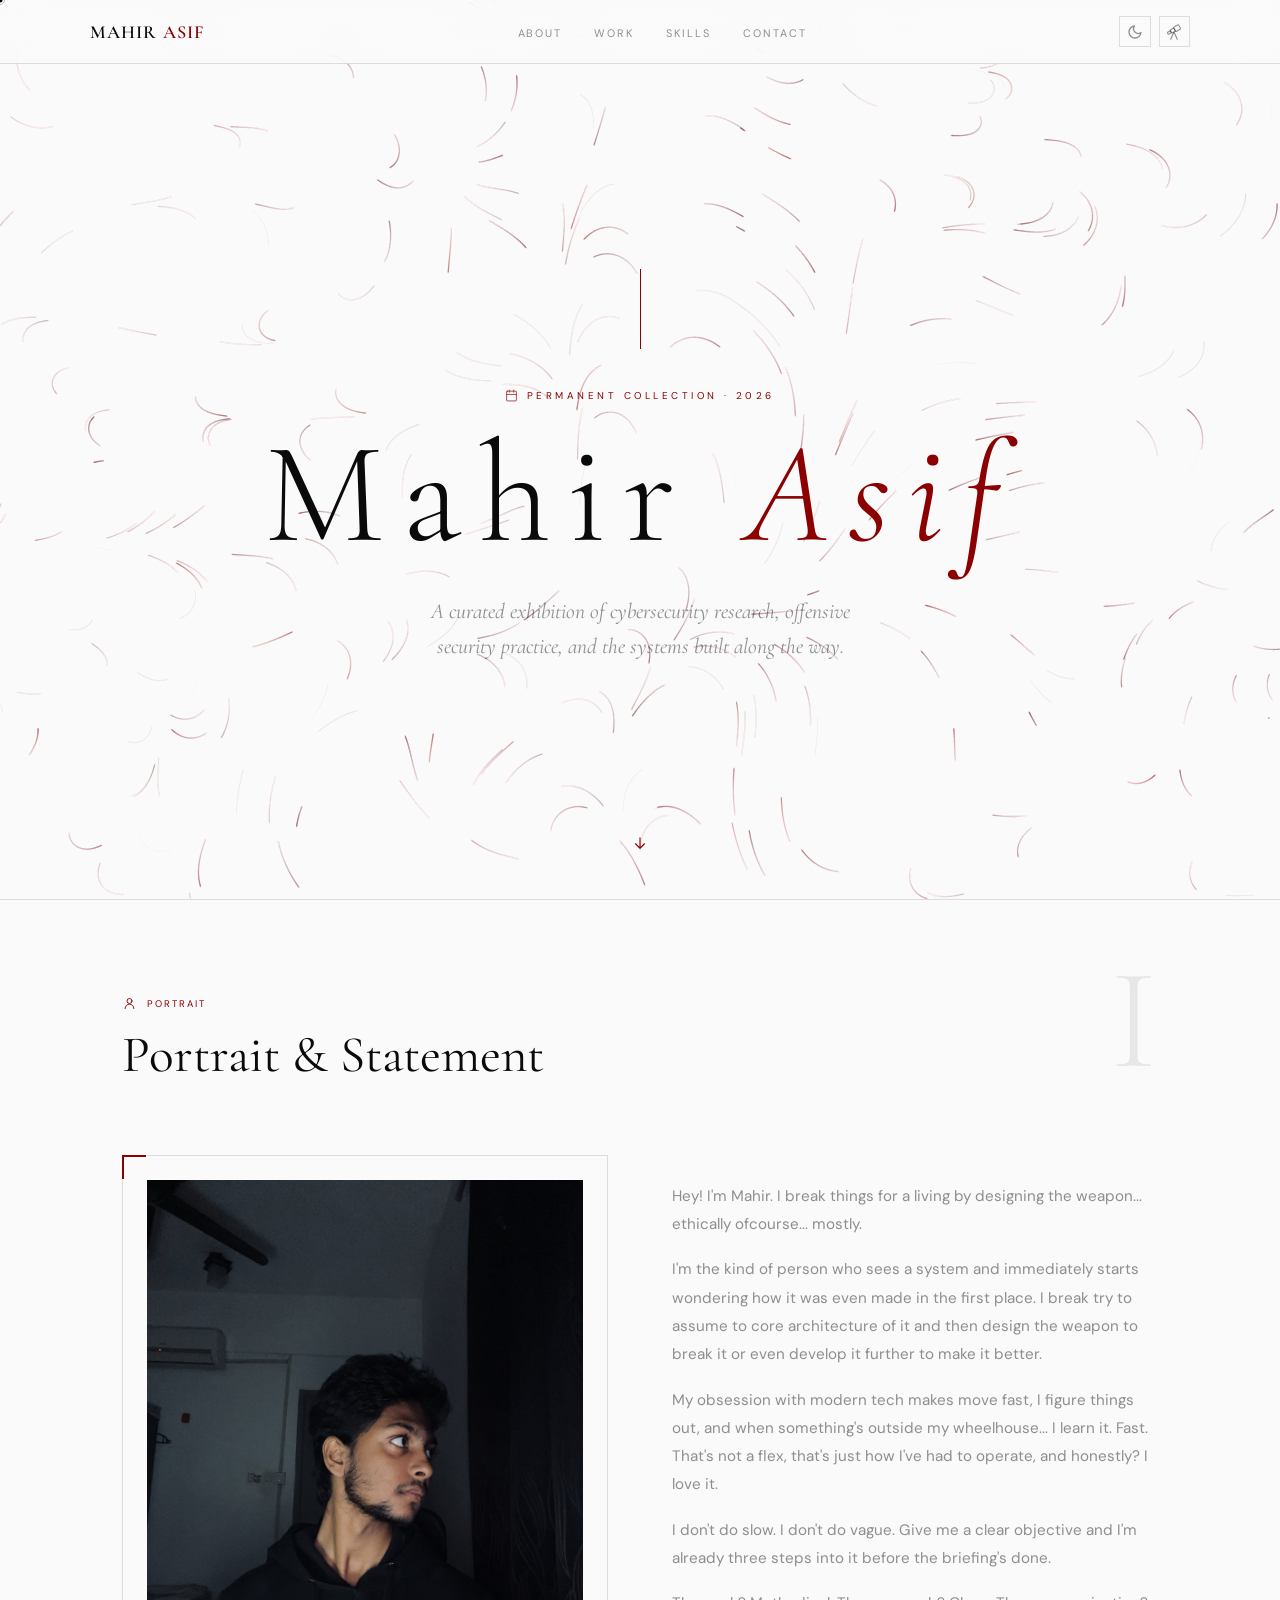
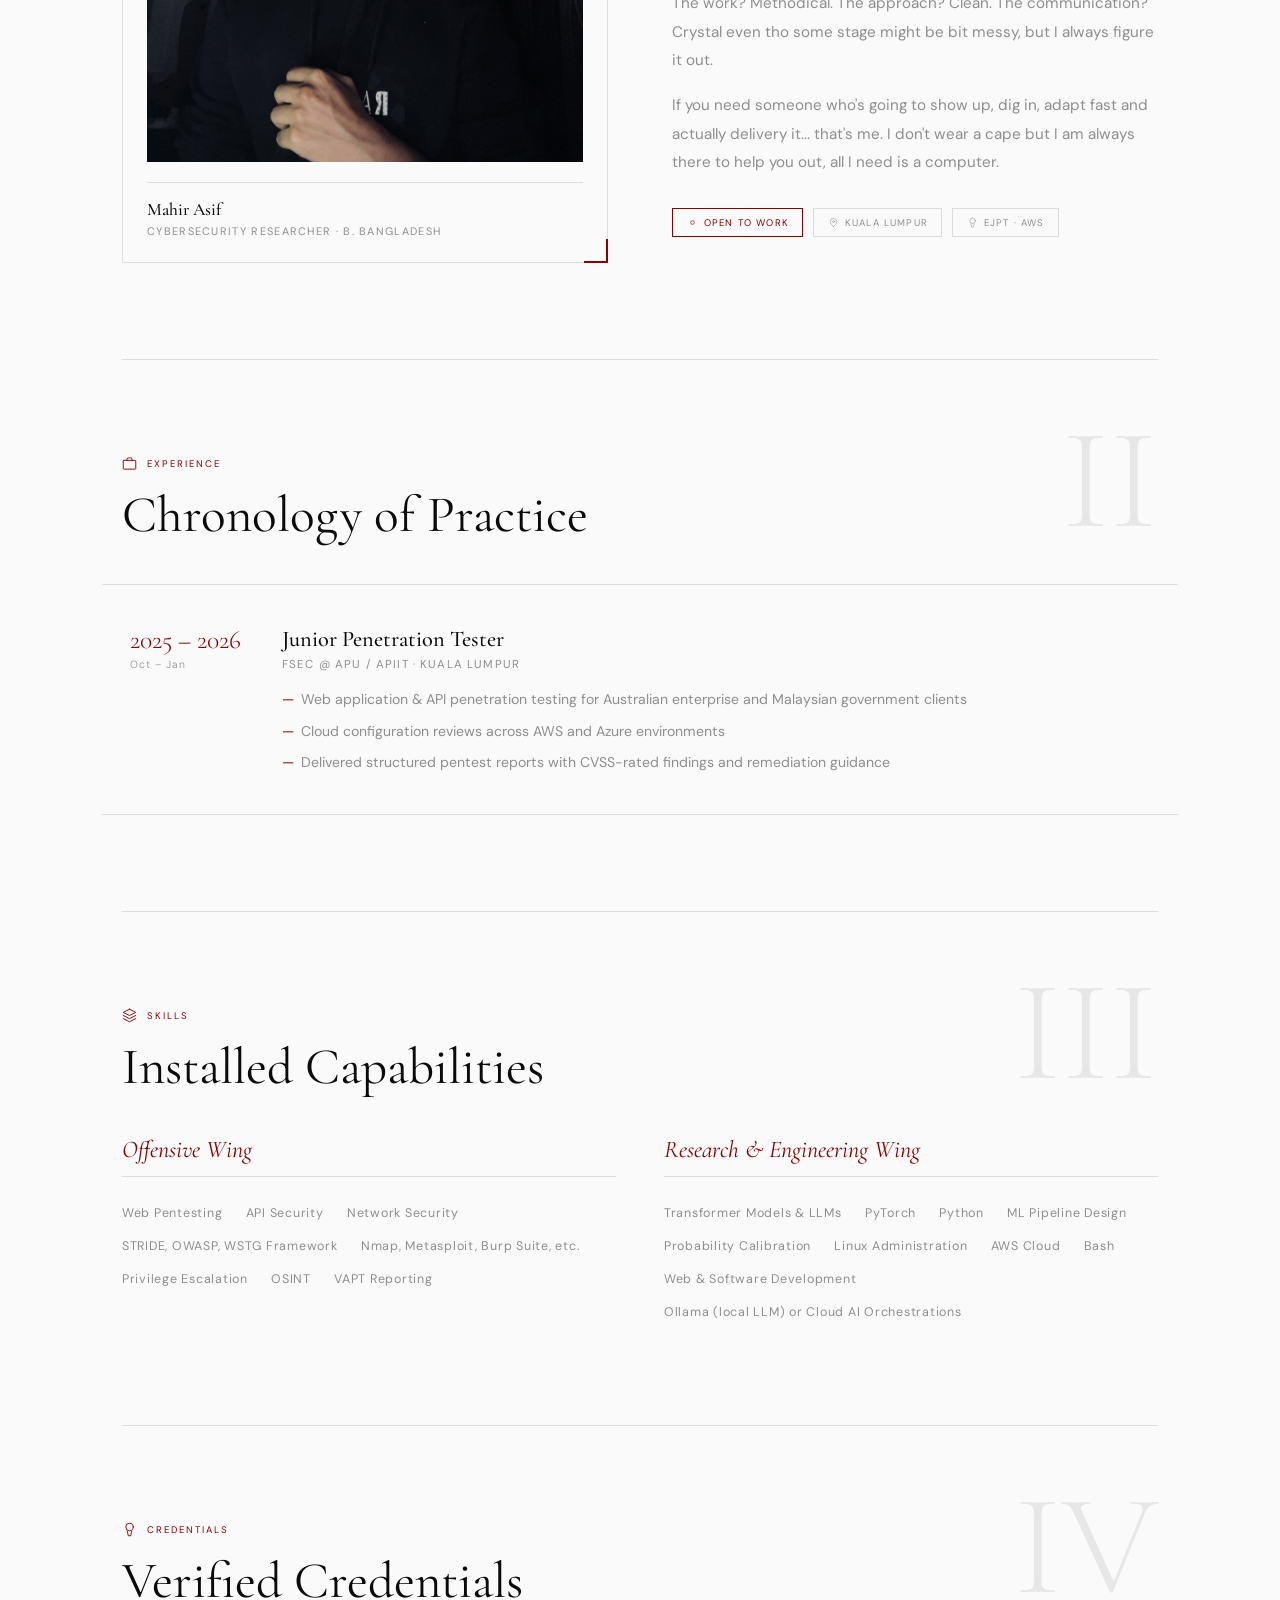
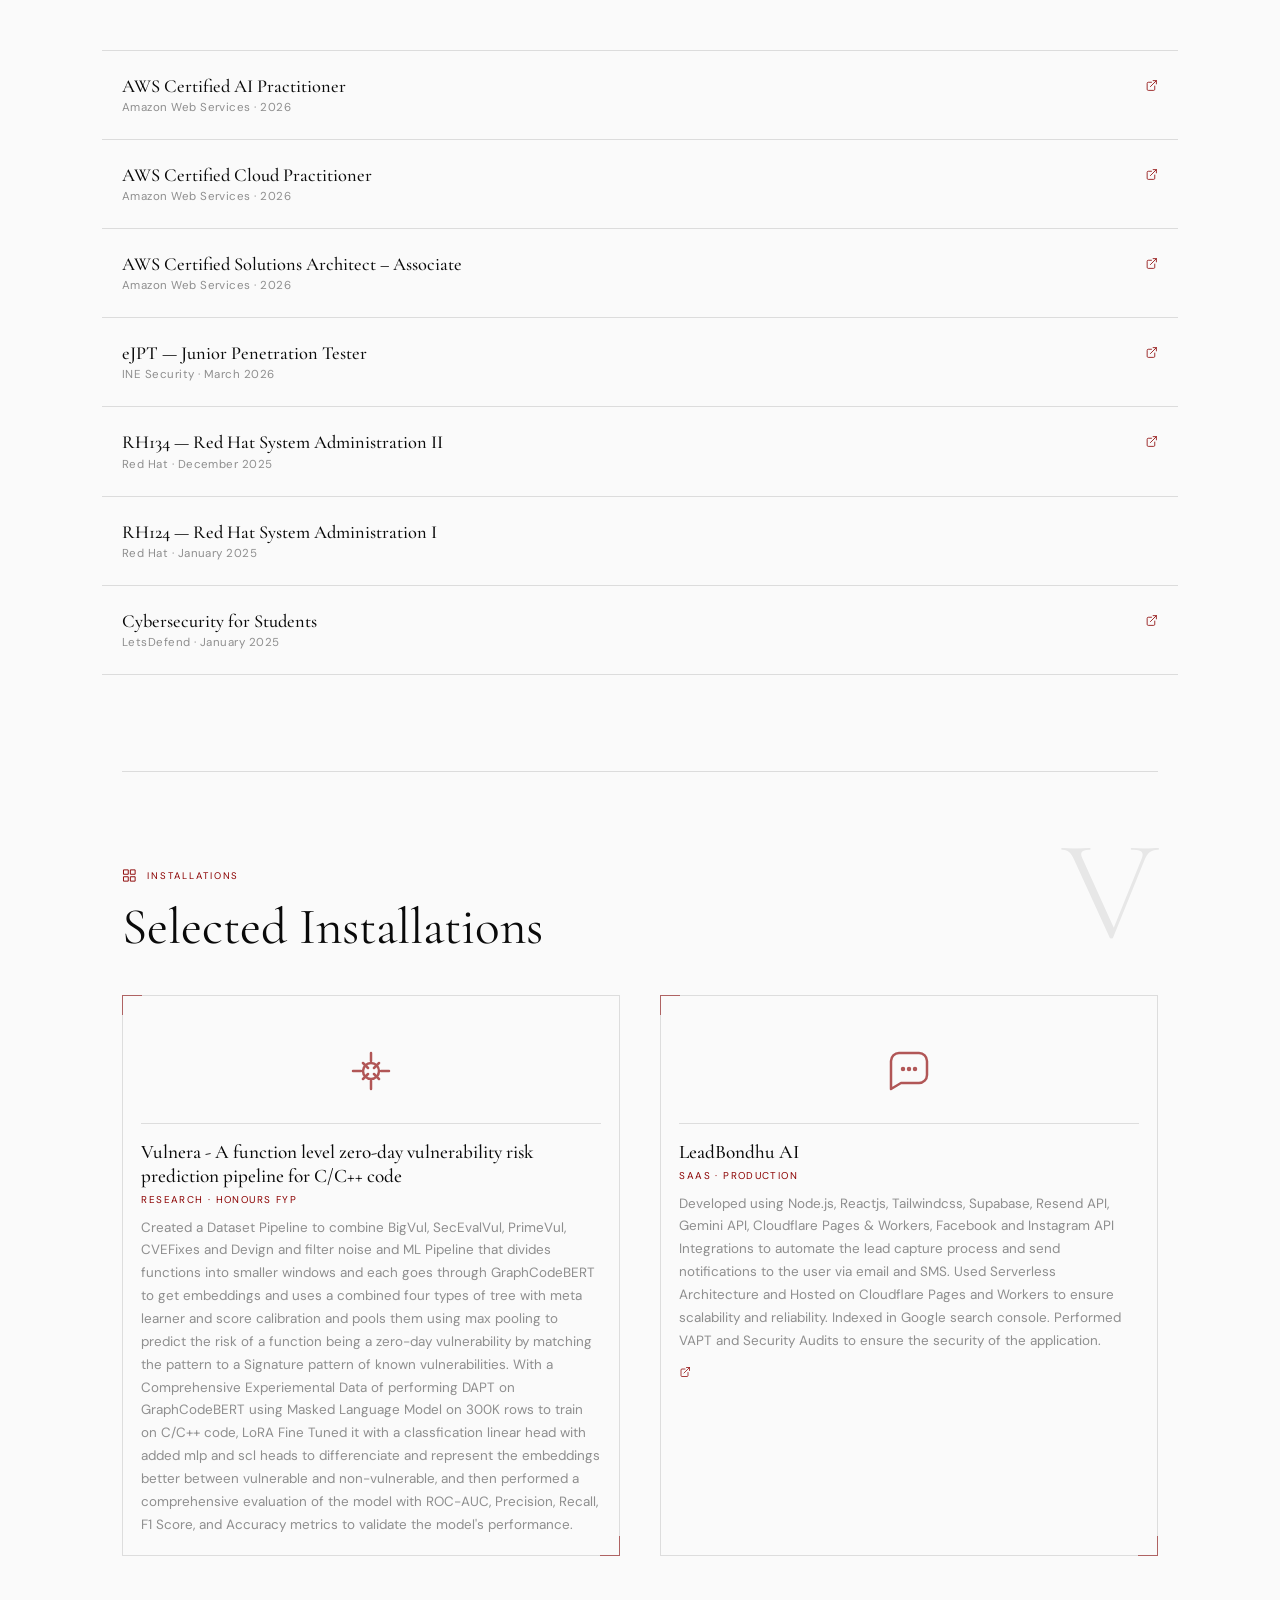
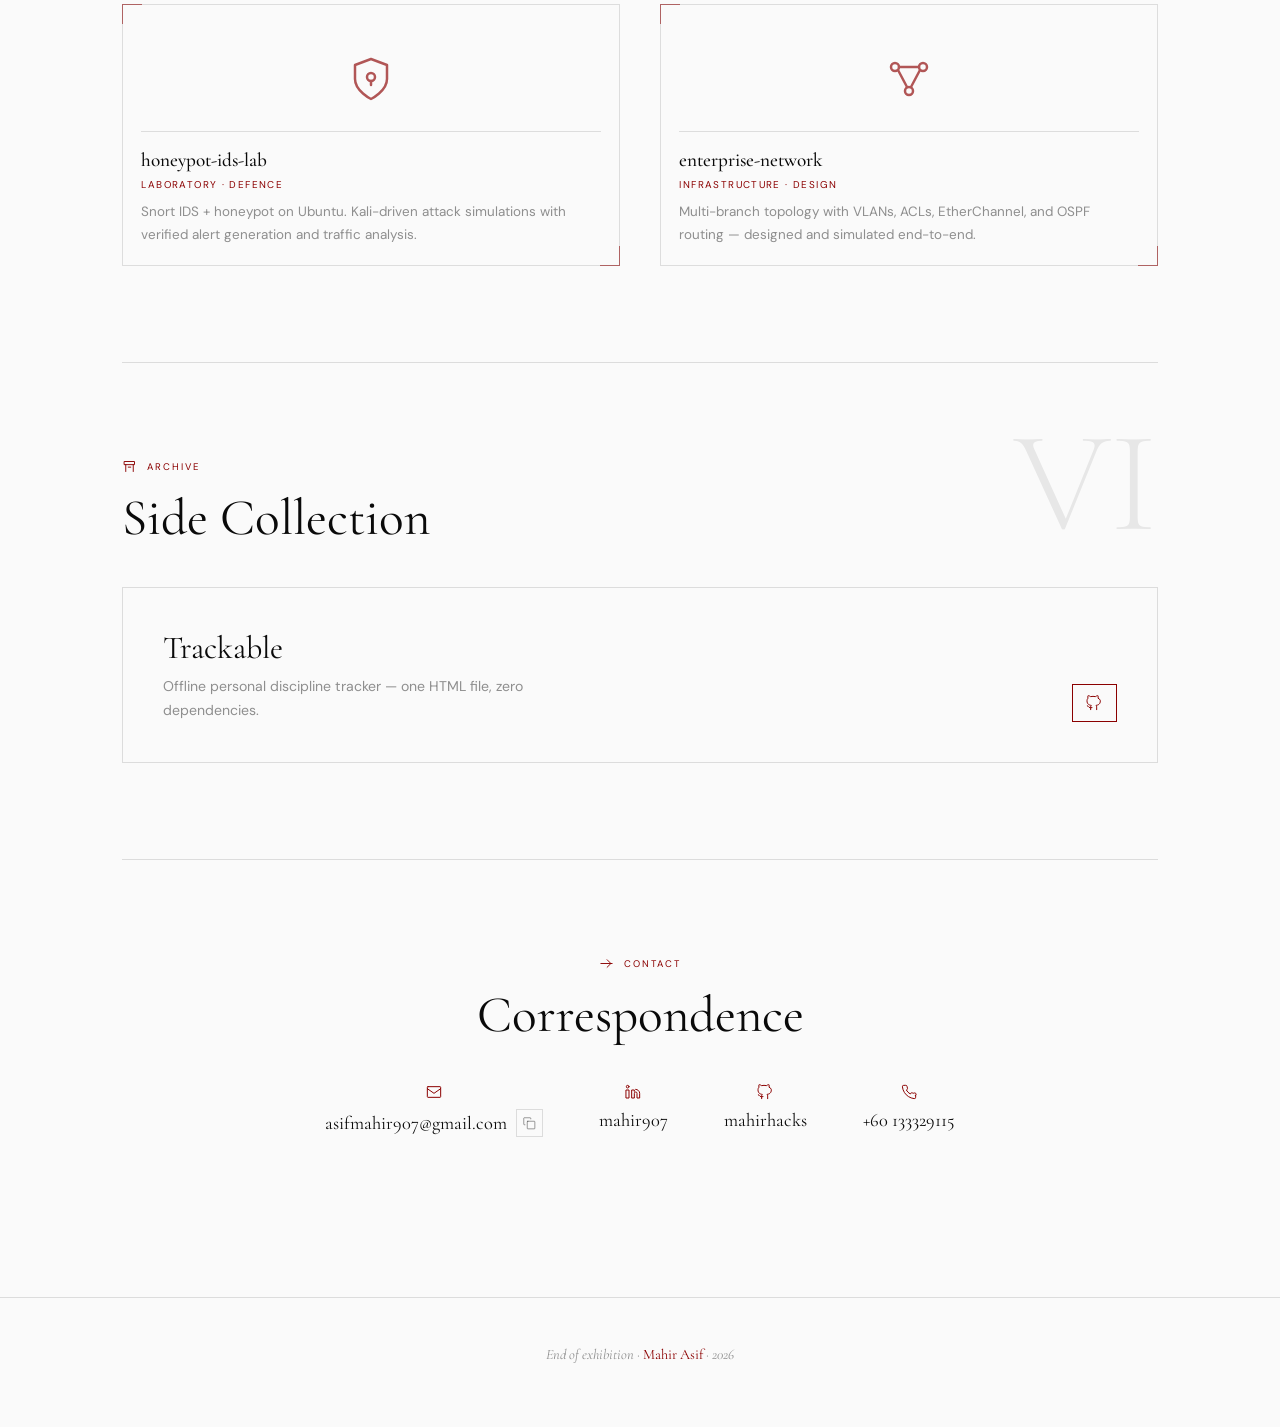
==== index.html @ 6c2ed22b "updated project description" ====
<!DOCTYPE html>
<html lang="en">
<head>
  <meta charset="utf-8"/>
  <meta name="viewport" content="width=device-width,initial-scale=1"/>
  <title>Mahir Asif | Portfolio</title>
  <link rel="icon" type="image/x-icon" href="icon.png">
  <link rel="preconnect" href="https://fonts.googleapis.com">
  <link href="https://fonts.googleapis.com/css2?family=Cormorant+Garamond:ital,wght@0,300;0,400;0,500;0,600;0,700;1,400;1,500&family=DM+Sans:opsz,wght@9..40,300;9..40,400;9..40,500&display=swap" rel="stylesheet">

<style>
:root {
  --base:    #fafafa;
  --ink:     #0a0a0a;
  --red:     #8B0000;
  --red-lit: #A01020;
  --red-glow:rgba(139,0,0,0.15);
  --red-soft:rgba(139,0,0,0.06);
  --faint:   rgba(10,10,10,0.45);
  --line:    rgba(10,10,10,0.12);
  --frame:   rgba(10,10,10,0.08);
  --nav-bg:  rgba(250,250,250,0.82);
  --spot:    radial-gradient(ellipse 80% 60% at 50% 0%, rgba(139,0,0,0.07) 0%, transparent 70%);
}

html.dark-theme {
  --base:    #080808;
  --ink:     #f2f0ec;
  --red:     #DC143C;
  --red-lit: #FF3355;
  --red-glow:rgba(220,20,60,0.22);
  --red-soft:rgba(220,20,60,0.08);
  --faint:   rgba(242,240,236,0.42);
  --line:    rgba(242,240,236,0.1);
  --frame:   rgba(242,240,236,0.06);
  --nav-bg:  rgba(8,8,8,0.85);
  --spot:    radial-gradient(ellipse 80% 60% at 50% 0%, rgba(220,20,60,0.12) 0%, transparent 70%);
}

*,*::before,*::after { box-sizing:border-box; margin:0; padding:0; }
html { scroll-behavior:smooth; scroll-padding-top:100px; }

body {
  font-family:'DM Sans',system-ui,sans-serif;
  background:var(--base);
  color:var(--ink);
  -webkit-font-smoothing:antialiased;
  overflow-x:hidden;
  transition:background .6s ease,color .6s ease;
}
body.custom-cursor { cursor:none; }
body.custom-cursor a,
body.custom-cursor button,
body.custom-cursor [role="button"] { cursor:none; }

/* Gallery cursor */
#galleryCursor {
  position:fixed; top:0; left:0; z-index:100000;
  pointer-events:none; opacity:0;
  transition:opacity .35s ease;
  will-change:transform;
}
body.custom-cursor #galleryCursor { opacity:1; }

.cursor-dot {
  position:absolute; top:0; left:0;
  width:5px; height:5px;
  background:var(--ink); border-radius:50%;
  transform:translate(-50%,-50%);
  transition:background .35s ease, transform .35s ease, width .35s ease, height .35s ease;
}
.cursor-trail {
  position:absolute; top:0; left:0;
  width:10px; height:10px;
  border:1px solid var(--ink);
  border-radius:50%; opacity:.25;
  transform:translate(-50%,-50%);
  transition:border-color .35s ease, opacity .35s ease, width .35s ease, height .35s ease;
}

#galleryCursor.is-hover .cursor-dot {
  background:var(--red); width:6px; height:6px;
}
#galleryCursor.is-hover .cursor-trail {
  width:18px; height:18px; border-color:var(--red); opacity:.5;
}
#galleryCursor.is-click .cursor-dot { transform:translate(-50%,-50%) scale(.6); }
#galleryCursor.is-click .cursor-trail { width:8px; height:8px; opacity:.35; }

#starsCanvas {
  position:fixed; inset:0; z-index:0; pointer-events:none;
  background:var(--base);
  transition:background .6s ease;
}
html.dark-theme #starsCanvas { background:#050505; }

#spotlight {
  position:fixed; inset:0; z-index:1; pointer-events:none;
  background:var(--spot);
  transition:background .6s ease;
}

header { position:fixed; width:100%; top:0; z-index:500; }
nav.navbar {
  background:var(--nav-bg);
  backdrop-filter:blur(20px);
  border-bottom:1px solid var(--line);
  padding:1rem 2rem;
  transition:background .6s,border-color .6s;
}
.nav-inner {
  max-width:1100px; margin:0 auto;
  display:flex; align-items:center; justify-content:space-between; gap:1rem;
}
.nav-logo {
  font-family:'Cormorant Garamond',serif;
  font-size:1.15rem; font-weight:600; letter-spacing:.06em;
  color:var(--ink); text-decoration:none; text-transform:uppercase;
}
.nav-logo em { font-style:normal; color:var(--red); }
.nav-links { display:flex; gap:2rem; list-style:none; }
.nav-links a {
  font-size:.68rem; letter-spacing:.18em; text-transform:uppercase;
  color:var(--faint); text-decoration:none; font-weight:400;
  position:relative; transition:color .3s;
}
.nav-links a::after {
  content:''; position:absolute; bottom:-4px; left:0; width:0; height:1px;
  background:var(--red); transition:width .35s ease;
}
.nav-links a:hover { color:var(--red); }
.nav-links a:hover::after { width:100%; }
.nav-controls { display:flex; gap:.5rem; align-items:center; }
.icon-btn {
  background:transparent; border:1px solid var(--line);
  color:var(--faint); padding:.42rem; border-radius:0;
  line-height:0; cursor:pointer; transition:all .3s;
}
.icon-btn:hover { color:var(--red); border-color:var(--red); }
.icon-btn svg { width:16px; height:16px; }
.nav-mobile { display:none; }
@media(max-width:760px){ .nav-links{ display:none; } .nav-mobile{ display:flex; } }
@media(min-width:761px){ #mobileMenu{ display:none; } }
#mobileMenu {
  background:var(--nav-bg); border-top:1px solid var(--line);
  max-height:0; overflow:hidden; opacity:0;
  transition:max-height .4s ease,opacity .4s ease;
}
#mobileMenu.active { max-height:300px; opacity:1; }
#mobileMenu a {
  display:block; padding:.85rem 2rem;
  font-size:.72rem; letter-spacing:.14em; text-transform:uppercase;
  color:var(--faint); text-decoration:none;
  border-bottom:1px solid var(--line); transition:color .3s;
}
#mobileMenu a:hover { color:var(--red); }

#exitStarView {
  position:fixed; bottom:2rem; right:2rem; z-index:9999;
  background:var(--base); border:1px solid var(--line);
  color:var(--red); padding:.7rem; cursor:pointer;
  transition:all .3s;
}
#exitStarView:hover { box-shadow:0 0 30px var(--red-glow); border-color:var(--red); }
#exitStarView svg { width:20px; height:20px; display:block; }

#pageContent { position:relative; z-index:10; }

/* ── Museum entrance / hero ── */
.entrance {
  min-height:100vh; min-height:100dvh;
  height:100vh; height:100dvh;
  display:flex; flex-direction:column;
  justify-content:center; align-items:center;
  text-align:center; padding:0;
  position:relative; overflow:hidden;
}
.hero-panel {
  position:absolute; inset:0;
  width:100%; height:100%;
  border:none;
  border-bottom:1px solid var(--line);
  background:var(--base);
  z-index:0; pointer-events:none; overflow:hidden;
}
.hero-fiber-flow {
  position:absolute; inset:0;
  width:100%; height:100%;
  display:block; opacity:.92;
}
@media (prefers-reduced-motion:reduce) {
  .hero-fiber-flow { display:none; }
}
.entrance-content {
  position:relative; z-index:2;
  display:flex; flex-direction:column; align-items:center;
  width:100%; max-width:min(96vw,1100px);
  padding:8rem 2rem 6rem;
}
.entrance-rule {
  width:1px; height:80px; background:var(--red);
  margin:0 auto 2.5rem;
  animation:ruleGrow 1.2s ease forwards;
  transform-origin:top; transform:scaleY(0);
}
@keyframes ruleGrow { to { transform:scaleY(1); } }

.museum-tag {
  font-size:.62rem; letter-spacing:.35em; text-transform:uppercase;
  color:var(--red); margin-bottom:1.5rem;
  opacity:0; animation:fadeUp .8s .3s ease forwards;
  display:inline-flex; align-items:center; gap:.55rem;
}
.museum-tag .ico { width:13px; height:13px; opacity:.85; }

.hero-name {
  font-family:'Cormorant Garamond',serif;
  font-size:clamp(3.6rem,15vw,9rem);
  font-weight:300; line-height:.95;
  letter-spacing:.12em;
  color:var(--ink);
  margin:0;
  opacity:0; animation:fadeUp 1s .5s ease forwards;
}
.hero-name em {
  font-style:italic; color:var(--red); font-weight:300;
}

/* Shared inline icons */
.ico {
  display:inline-block; vertical-align:middle; flex-shrink:0;
  width:14px; height:14px;
  stroke:currentColor; fill:none;
}
.ico--sm { width:12px; height:12px; }
.ico--md { width:16px; height:16px; }
.label-ico {
  display:inline-flex; align-items:center; justify-content:center;
  color:var(--red); line-height:0;
}
.label-ico .ico { width:15px; height:15px; }

.entrance-sub {
  font-family:'Cormorant Garamond',serif;
  font-size:clamp(1rem,2.5vw,1.35rem);
  font-weight:400; font-style:italic;
  color:var(--faint); max-width:480px;
  margin:2rem auto 0; line-height:1.6;
  opacity:0; animation:fadeUp 1s .7s ease forwards;
}
@keyframes fadeUp {
  from { opacity:0; transform:translateY(24px); }
  to   { opacity:1; transform:none; }
}

.scroll-cue {
  position:absolute; bottom:3rem; left:0; right:0;
  width:max-content; margin:0 auto;
  display:flex; flex-direction:column; align-items:center; gap:.5rem;
  color:var(--red); z-index:2;
  opacity:0;
  animation:fadeUpCue 1s 1.2s ease forwards, bob 2.5s 2.2s ease-in-out infinite;
}
.scroll-cue .ico { width:18px; height:18px; stroke-width:1.5; }
@keyframes fadeUpCue {
  from { opacity:0; transform:translateY(24px); }
  to   { opacity:1; transform:translateY(0); }
}
@keyframes bob { 0%,100%{ transform:translateY(0); } 50%{ transform:translateY(6px); } }

/* ── Gallery layout ── */
.gallery {
  max-width:1100px; margin:0 auto;
  padding:0 2rem 8rem;
}
.gallery-hall {
  padding:6rem 0;
  border-top:1px solid var(--line);
  position:relative;
}
.gallery-hall:first-child { border-top:none; }

.exhibit-num {
  font-family:'Cormorant Garamond',serif;
  font-size:clamp(5rem,14vw,9rem);
  font-weight:300; color:var(--frame);
  position:absolute; top:3rem; right:0;
  line-height:1; pointer-events:none; user-select:none;
  transition:color .6s;
}

.exhibit-label {
  font-size:.6rem; letter-spacing:.2em; text-transform:uppercase;
  color:var(--red); margin-bottom:1rem;
  display:flex; align-items:center; gap:.65rem;
}
.exhibit-label::before { display:none; }

.exhibit-title {
  font-family:'Cormorant Garamond',serif;
  font-size:clamp(2rem,5vw,3.2rem);
  font-weight:400; color:var(--ink);
  line-height:1.1; margin-bottom:2.5rem;
  max-width:600px;
}

/* Portrait frame — museum piece */
.portrait-hall {
  display:grid; grid-template-columns:1fr 1fr; gap:4rem;
  align-items:center; padding-top:2rem;
}
@media(max-width:800px){ .portrait-hall{ grid-template-columns:1fr; gap:3rem; } }

.frame {
  position:relative; padding:1.5rem;
  border:1px solid var(--line);
  background:var(--base);
  transition:border-color .4s, box-shadow .4s;
}
.frame::before, .frame::after {
  content:''; position:absolute; width:24px; height:24px;
  border-color:var(--red); border-style:solid; transition:border-color .4s;
}
.frame::before { top:-1px; left:-1px; border-width:2px 0 0 2px; }
.frame::after  { bottom:-1px; right:-1px; border-width:0 2px 2px 0; }
.frame:hover { border-color:var(--red); box-shadow:0 0 60px var(--red-glow); }

.frame-inner { aspect-ratio:3/4; overflow:hidden; position:relative; }
.frame-inner img {
  width:100%; height:100%; object-fit:cover; object-position:center top;
  display:block; filter:grayscale(20%);
  transition:filter .6s ease, transform .8s cubic-bezier(.22,.61,.36,1);
}
.frame:hover .frame-inner img { filter:grayscale(0%); transform:scale(1.03); }

.plaque {
  margin-top:1.25rem; padding-top:1rem;
  border-top:1px solid var(--line);
}
.plaque-title {
  font-family:'Cormorant Garamond',serif;
  font-size:1.1rem; font-weight:500; color:var(--ink);
}
.plaque-meta {
  font-size:.68rem; letter-spacing:.12em; text-transform:uppercase;
  color:var(--faint); margin-top:.3rem;
}

.portrait-text { font-size:.95rem; line-height:1.85; color:var(--faint); }
.portrait-text + .portrait-text { margin-top:1.1rem; }
.portrait-text strong { color:var(--ink); font-weight:500; }
.status-row { display:flex; flex-wrap:wrap; gap:.6rem; margin-top:2rem; }
.status-chip {
  font-size:.6rem; letter-spacing:.12em; text-transform:uppercase;
  padding:.45rem .85rem; border:1px solid var(--line);
  color:var(--faint); transition:all .3s;
  display:inline-flex; align-items:center; gap:.4rem;
}
.status-chip .ico { width:11px; height:11px; opacity:.75; }
.status-chip.live { border-color:var(--red); color:var(--red); }

/* Work exhibits — staggered */
.exhibit-grid { display:flex; flex-direction:column; gap:0; }
.work-piece {
  position:relative;
  display:grid; grid-template-columns:120px 1fr; gap:2rem;
  padding:2.5rem 1.25rem 2.5rem 1.75rem;
  margin:0 -1.25rem;
  border-bottom:1px solid var(--line);
  overflow:hidden;
  transition:
    transform .55s cubic-bezier(.22,.61,.36,1),
    background .55s ease,
    border-color .45s ease,
    box-shadow .55s ease;
}
.work-piece::before {
  content:''; position:absolute; left:0; top:50%;
  width:2px; height:0; background:var(--red);
  transform:translateY(-50%);
  transition:height .55s cubic-bezier(.22,.61,.36,1);
}
.work-piece::after {
  content:''; position:absolute; inset:0;
  background:linear-gradient(90deg, var(--red-soft) 0%, transparent 55%);
  opacity:0; transition:opacity .55s ease;
  pointer-events:none;
}
.work-piece:first-child { border-top:1px solid var(--line); }
.work-piece:hover {
  transform:translateX(14px);
  border-color:transparent;
  box-shadow:-12px 0 32px var(--red-glow);
}
.work-piece:hover::before { height:55%; }
.work-piece:hover::after { opacity:1; }
@media(max-width:600px){ .work-piece{ grid-template-columns:1fr; gap:.75rem; padding:2rem 1rem; margin:0 -.5rem; } }

.work-year {
  font-family:'Cormorant Garamond',serif;
  font-size:1.6rem; font-weight:300; color:var(--red);
  line-height:1.2;
  transition:transform .55s cubic-bezier(.22,.61,.36,1), color .4s ease;
}
.work-piece:hover .work-year { transform:translateX(4px); color:var(--red-lit); }
.work-year span {
  display:block; font-size:.65rem; letter-spacing:.1em; color:var(--faint);
  font-family:'DM Sans',sans-serif; margin-top:.2rem;
  transition:letter-spacing .5s ease, color .4s ease;
}
.work-piece:hover .work-year span { letter-spacing:.14em; color:var(--ink); opacity:.7; }
.work-role {
  font-family:'Cormorant Garamond',serif;
  font-size:1.4rem; font-weight:500; color:var(--ink);
  margin-bottom:.35rem;
  transition:color .45s ease, transform .55s cubic-bezier(.22,.61,.36,1);
}
.work-piece:hover .work-role { color:var(--red); transform:translateX(6px); }
.work-org {
  font-size:.72rem; letter-spacing:.1em; text-transform:uppercase;
  color:var(--faint); margin-bottom:1rem;
  transition:color .45s ease, transform .55s cubic-bezier(.22,.61,.36,1);
}
.work-piece:hover .work-org { transform:translateX(6px); color:var(--ink); opacity:.65; }
.work-points { list-style:none; display:flex; flex-direction:column; gap:.5rem; }
.work-points li {
  font-size:.88rem; line-height:1.65; color:var(--faint);
  padding-left:1.2rem; position:relative;
  transition:
    transform .5s cubic-bezier(.22,.61,.36,1),
    color .45s ease,
    opacity .45s ease;
}
.work-piece:hover .work-points li { color:var(--ink); transform:translateX(8px); }
.work-piece:hover .work-points li:nth-child(1) { transition-delay:.04s; }
.work-piece:hover .work-points li:nth-child(2) { transition-delay:.09s; }
.work-piece:hover .work-points li:nth-child(3) { transition-delay:.14s; }
.work-points li::before {
  content:'—'; position:absolute; left:0; color:var(--red);
  transition:transform .45s ease, color .45s ease;
}
.work-piece:hover .work-points li::before { transform:translateX(3px); color:var(--red-lit); }

/* Skills — typographic installation */
.skill-installation {
  display:grid; grid-template-columns:1fr 1fr; gap:3rem;
}
@media(max-width:700px){ .skill-installation{ grid-template-columns:1fr; } }
.skill-wing-title {
  font-family:'Cormorant Garamond',serif;
  font-size:1.5rem; font-style:italic; color:var(--red);
  margin-bottom:1.25rem; padding-bottom:.75rem;
  border-bottom:1px solid var(--line);
}
.skill-word {
  display:inline-block; font-size:.78rem; letter-spacing:.06em;
  padding:.5rem 0; margin-right:1.2rem; color:var(--faint);
  border-bottom:1px solid transparent;
  transition:color .3s, border-color .3s;
  cursor:default;
}
.skill-word:hover { color:var(--red); border-bottom-color:var(--red); }

/* Credentials — wall labels */
.cred-wall { display:flex; flex-direction:column; }
.cred-plate {
  position:relative;
  display:grid; grid-template-columns:1fr auto; gap:1rem; align-items:baseline;
  padding:1.5rem 1.25rem;
  margin:0 -1.25rem;
  border-bottom:1px solid var(--line);
  overflow:hidden;
  transition:
    transform .5s cubic-bezier(.22,.61,.36,1),
    background .5s ease,
    border-color .45s ease,
    box-shadow .5s ease;
}
.cred-plate::before {
  content:''; position:absolute; left:0; top:50%;
  width:2px; height:0; background:var(--red);
  transform:translateY(-50%);
  transition:height .5s cubic-bezier(.22,.61,.36,1);
}
.cred-plate::after {
  content:''; position:absolute; inset:0;
  background:linear-gradient(90deg, var(--red-soft) 0%, transparent 50%);
  opacity:0; transition:opacity .5s ease;
  pointer-events:none;
}
.cred-plate:first-child { border-top:1px solid var(--line); }
.cred-plate:hover {
  transform:translateX(12px);
  border-color:transparent;
  box-shadow:-10px 0 28px var(--red-glow);
}
.cred-plate:hover::before { height:50%; }
.cred-plate:hover::after { opacity:1; }
.cred-plate > div {
  position:relative; z-index:1;
  transition:transform .5s cubic-bezier(.22,.61,.36,1);
}
.cred-plate:hover > div { transform:translateX(4px); }
.cred-name {
  font-family:'Cormorant Garamond',serif;
  font-size:1.15rem; font-weight:500; color:var(--ink);
  transition:color .45s ease;
}
.cred-plate:hover .cred-name { color:var(--red); }
.cred-meta {
  font-size:.72rem; color:var(--faint); margin-top:.2rem; letter-spacing:.04em;
  transition:color .45s ease, letter-spacing .5s ease;
}
.cred-plate:hover .cred-meta { color:var(--ink); letter-spacing:.06em; opacity:.7; }
.cred-link {
  position:relative; z-index:1;
  display:inline-flex; align-items:center; gap:.35rem;
  font-size:.62rem; letter-spacing:.1em; text-transform:uppercase;
  color:var(--red); text-decoration:none; white-space:nowrap;
  border-bottom:1px solid transparent;
  transition:color .4s ease, border-color .4s ease, transform .5s cubic-bezier(.22,.61,.36,1);
}
.cred-link .ico { width:13px; height:13px; }
.cred-plate:hover .cred-link { border-bottom-color:var(--red); transform:translateX(3px); }

/* Projects — masterpiece portraits */
.masterpiece-wall {
  display:grid; grid-template-columns:repeat(2,1fr);
  gap:3rem 2.5rem;
}
@media(max-width:720px){ .masterpiece-wall{ grid-template-columns:1fr; gap:2.5rem; } }

.masterpiece-frame {
  position:relative; padding:1.15rem;
  border:1px solid var(--line);
  background:var(--base);
  transition:border-color .45s ease, box-shadow .45s ease;
}
.masterpiece-frame::before,
.masterpiece-frame::after {
  content:''; position:absolute; width:20px; height:20px;
  border-color:var(--red); border-style:solid;
  opacity:.55; transition:opacity .45s ease, width .45s ease, height .45s ease;
  pointer-events:none;
}
.masterpiece-frame::before { top:-1px; left:-1px; border-width:1px 0 0 1px; }
.masterpiece-frame::after  { bottom:-1px; right:-1px; border-width:0 1px 1px 0; }
.masterpiece-frame:hover {
  border-color:var(--red);
  box-shadow:0 0 48px var(--red-glow);
}
.masterpiece-frame:hover::before,
.masterpiece-frame:hover::after { opacity:1; width:26px; height:26px; }

.masterpiece-emblem {
  position:relative;
  display:flex; align-items:center; justify-content:center;
  padding:2rem 1rem 1.75rem;
  border-bottom:1px solid var(--line);
}
.masterpiece-index { display:none; }

.masterpiece-link {
  display:inline-flex; align-items:center; gap:.35rem;
  margin-top:.85rem;
  font-size:.6rem; letter-spacing:.14em; text-transform:uppercase;
  color:var(--red); text-decoration:none;
  border-bottom:1px solid transparent;
  transition:border-color .3s ease;
}
.masterpiece-link .ico { width:12px; height:12px; }
.masterpiece-link:hover { border-bottom-color:var(--red); }
.masterpiece-icon {
  width:48px; height:48px; color:var(--red);
  opacity:.65;
  transition:opacity .45s ease, transform .5s cubic-bezier(.22,.61,.36,1);
}
.masterpiece-icon svg { width:100%; height:100%; display:block; }
.masterpiece-frame:hover .masterpiece-icon {
  opacity:1; transform:scale(1.08);
}

.masterpiece-plaque {
  margin-top:1rem;
}
.masterpiece-title {
  font-family:'Cormorant Garamond',serif;
  font-size:1.2rem; font-weight:500; color:var(--ink);
  line-height:1.25;
}
.masterpiece-meta {
  font-size:.62rem; letter-spacing:.14em; text-transform:uppercase;
  color:var(--red); margin-top:.35rem;
}
.masterpiece-desc {
  font-size:.84rem; line-height:1.7; color:var(--faint);
  margin-top:.65rem;
}

/* Archive single piece */
.archive-piece {
  display:flex; flex-wrap:wrap; justify-content:space-between; align-items:flex-end;
  gap:2rem; padding:2.5rem; border:1px solid var(--line);
  transition:border-color .4s, box-shadow .4s;
}
.archive-piece:hover { border-color:var(--red); box-shadow:0 0 50px var(--red-glow); }
.archive-piece h3 {
  font-family:'Cormorant Garamond',serif;
  font-size:2rem; font-weight:400; color:var(--ink);
}
.archive-piece p { font-size:.88rem; color:var(--faint); margin-top:.5rem; max-width:400px; line-height:1.7; }
.archive-piece a {
  display:inline-flex; align-items:center; justify-content:center;
  font-size:.62rem; letter-spacing:.18em; text-transform:uppercase;
  color:var(--red); text-decoration:none;
  border:1px solid var(--red); padding:.65rem .85rem;
  transition:background .3s,color .3s; line-height:0;
}
.archive-piece a .ico { width:16px; height:16px; }
.archive-piece a:hover { background:var(--red); color:var(--base); }

/* Contact — closing gallery */
.contact-hall { text-align:center; padding-bottom:2rem; }
.contact-hall .exhibit-title { margin-left:auto; margin-right:auto; }
.contact-links {
  display:flex; flex-wrap:wrap; justify-content:center; gap:2.5rem 3.5rem;
  margin-top:1rem;
}
.contact-item { text-align:center; }
.contact-item-label {
  display:flex; align-items:center; justify-content:center;
  color:var(--red); margin-bottom:.6rem; line-height:0;
}
.contact-item-label .ico { width:16px; height:16px; }
.contact-item a, .contact-item span {
  font-family:'Cormorant Garamond',serif;
  font-size:1.15rem; color:var(--ink); text-decoration:none;
  transition:color .3s;
}
.contact-item a:hover { color:var(--red); }
.contact-email-row {
  display:inline-flex; align-items:center; gap:.55rem;
}
.copy-icon-btn {
  background:transparent; border:1px solid var(--line);
  color:var(--faint); padding:.35rem; line-height:0;
  transition:color .3s, border-color .3s, background .3s;
  display:inline-flex; align-items:center; justify-content:center;
}
.copy-icon-btn:hover { border-color:var(--red); color:var(--red); }
.copy-icon-btn.copied { border-color:var(--red); color:var(--red); background:var(--red-soft); }
.copy-icon-btn svg { width:14px; height:14px; display:block; }
.copy-icon-btn .icon-check { display:none; }
.copy-icon-btn.copied .icon-copy { display:none; }
.copy-icon-btn.copied .icon-check { display:block; }

/* Reveal animations */
.reveal {
  opacity:0; transform:translateY(40px);
  transition:opacity .9s cubic-bezier(.22,.61,.36,1), transform .9s cubic-bezier(.22,.61,.36,1);
}
.reveal.show { opacity:1; transform:none; }
.reveal-d1 { transition-delay:.1s; }
.reveal-d2 { transition-delay:.2s; }
.reveal-d3 { transition-delay:.3s; }

/* Footer */
footer {
  text-align:center; padding:3rem 2rem 4rem;
  border-top:1px solid var(--line);
  position:relative; z-index:10;
}
footer p {
  font-family:'Cormorant Garamond',serif;
  font-size:.9rem; font-style:italic; color:var(--faint);
}
footer em { font-style:normal; color:var(--red); }

.hidden { display:none !important; }
::selection { background:var(--red); color:var(--base); }
::-webkit-scrollbar { width:3px; }
::-webkit-scrollbar-thumb { background:var(--red); }

@media(max-width:600px){
  nav.navbar { padding:.85rem 1.25rem; }
  .gallery { padding:0 1.25rem 5rem; }
  .gallery-hall { padding:4rem 0; }
  .entrance {
    min-height:calc((100dvh + 7rem) * 0.92);
    height:calc((100dvh + 7rem) * 0.92);
  }
  .entrance-content { padding:7rem 1.25rem 5rem; }
  .hero-name { letter-spacing:.08em; }
}
</style>
</head>
<body>

<canvas id="starsCanvas"></canvas>
<div id="spotlight"></div>

<div id="galleryCursor" aria-hidden="true">
  <div class="cursor-trail"></div>
  <div class="cursor-dot"></div>
</div>

<button id="exitStarView" title="Exit star view" class="hidden">
  <svg viewBox="0 0 24 24" fill="none" stroke="currentColor" stroke-width="1.8" stroke-linecap="round" stroke-linejoin="round">
    <rect x="7" y="2" width="10" height="20" rx="1"/>
    <circle cx="15" cy="12" r="0.8" fill="currentColor"/>
  </svg>
</button>

<div id="pageContent">

<header>
  <nav class="navbar">
    <div class="nav-inner">
      <a href="#" class="nav-logo">Mahir <em>Asif</em></a>
      <ul class="nav-links">
        <li><a href="#about">About</a></li>
        <li><a href="#experience">Work</a></li>
        <li><a href="#skills">Skills</a></li>
        <li><a href="#contact">Contact</a></li>
      </ul>
      <div class="nav-controls">
        <button title="Toggle dark mode" id="themeToggle" class="icon-btn">
          <svg id="moonIcon" xmlns="http://www.w3.org/2000/svg" fill="none" viewBox="0 0 24 24" stroke="currentColor"><path stroke-linecap="round" stroke-linejoin="round" stroke-width="2" d="M21 12.79A9 9 0 1111.21 3a7 7 0 009.79 9.79z"/></svg>
          <svg id="sunIcon" class="hidden" xmlns="http://www.w3.org/2000/svg" fill="none" viewBox="0 0 24 24" stroke="currentColor"><path stroke-linecap="round" stroke-linejoin="round" stroke-width="2" d="M12 8a4 4 0 100 8 4 4 0 000-8zM12 4v.01M12 20v.01M4 12h.01M20 12h.01M6.343 6.343l-.01.01M17.657 17.657l-.01.01M6.343 17.657l-.01.01M17.657 6.343l-.01.01"/></svg>
        </button>
        <button id="telescopeToggle" class="icon-btn" title="View stars">
          <svg xmlns="http://www.w3.org/2000/svg" viewBox="0 0 20 22" fill="none" stroke="currentColor" stroke-width="1.5" stroke-linecap="round" stroke-linejoin="round">
            <path d="M14.2 1.62C15 1.15 15.41.92 15.81 1.03c.4.11.63.52 1.1 1.33l1.48 2.58c.47.81.7 1.22.59 1.62-.11.4-.51.63-1.32 1.1l-3.42 1.99c-.81.47-1.21.7-1.61.59-.39-.11-.63-.52-1.09-1.33L10.05 6.3c-.47-.81-.7-1.21-.59-1.61.11-.4.51-.63 1.32-1.1L14.2 1.62Z"/>
            <path d="M9.56 5.46l2.47 4.3L8.61 11.75c-.81.47-1.21.7-1.61.59-.39-.11-.63-.52-1.09-1.33L5.41 10.16C4.94 9.35 4.71 8.94 4.82 8.55c.11-.4.51-.63 1.32-1.1L9.56 5.46Z"/>
            <path d="M5.5 21L10 11l4.5 10M4.92 9.3l1.48 2.58-3 1.74c-.4.23-.6.35-.79.37-.26.03-.52-.04-.73-.2-.16-.12-.27-.32-.5-.72-.23-.4-.34-.6-.37-.79-.03-.26.04-.52.2-.73.12-.16.33-.28.72-.51L4.92 9.3Z"/>
          </svg>
        </button>
        <button id="navToggle" class="icon-btn nav-mobile" title="Menu">
          <svg xmlns="http://www.w3.org/2000/svg" viewBox="0 0 24 24" fill="none" stroke="currentColor" stroke-width="2"><path stroke-linecap="round" stroke-linejoin="round" d="M4 6h16M4 12h16M4 18h16"/></svg>
        </button>
      </div>
    </div>
    <div id="mobileMenu">
      <a href="#about">About</a>
      <a href="#experience">Work</a>
      <a href="#skills">Skills</a>
      <a href="#contact">Contact</a>
    </div>
  </nav>
</header>

<!-- Museum entrance -->
<section class="entrance" id="top">
  <div class="hero-panel" id="heroPanel" aria-hidden="true">
    <canvas class="hero-fiber-flow" id="heroFlow"></canvas>
  </div>
  <div class="entrance-content">
  <div class="entrance-rule"></div>
  <p class="museum-tag">
    <svg class="ico" viewBox="0 0 24 24" stroke-width="1.5" stroke-linecap="round" stroke-linejoin="round"><rect x="3" y="4" width="18" height="18" rx="1"/><path d="M3 10h18M8 2v4M16 2v4"/></svg>
    Permanent Collection · 2026
  </p>
  <h1 class="hero-name" id="heroName">Mahir <em>Asif</em></h1>
  <p class="entrance-sub">A curated exhibition of cybersecurity research, offensive security practice, and the systems built along the way.</p>
  </div>
  <div class="scroll-cue" aria-label="Scroll down">
    <svg class="ico" viewBox="0 0 24 24" stroke-width="1.5" stroke-linecap="round" stroke-linejoin="round"><path d="M12 5v14M6 13l6 6 6-6"/></svg>
  </div>
</section>

<main class="gallery">

  <!-- Hall I: Portrait -->
  <section class="gallery-hall reveal" id="about">
    <span class="exhibit-num">I</span>
    <p class="exhibit-label"><span class="label-ico"><svg class="ico" viewBox="0 0 24 24" stroke-width="1.5" stroke-linecap="round" stroke-linejoin="round"><circle cx="12" cy="8" r="4"/><path d="M5 20a7 7 0 0 1 14 0"/></svg></span> Portrait</p>
    <h2 class="exhibit-title">Portrait &amp; Statement</h2>
    <div class="portrait-hall">
      <div class="frame reveal reveal-d1">
        <div class="frame-inner">
          <img src="profile.jpeg" alt="Mahir Asif" onerror="this.parentElement.style.background='var(--line)'">
        </div>
        <div class="plaque">
          <p class="plaque-title">Mahir Asif</p>
          <p class="plaque-meta">Cybersecurity Researcher · b. Bangladesh</p>
        </div>
      </div>
      <div class="reveal reveal-d2">
        <p class="portrait-text">Hey! I'm Mahir. I break things for a living by designing the weapon... ethically ofcourse... mostly.</p>
        <p class="portrait-text">I'm the kind of person who sees a system and immediately starts wondering how it was even made in the first place. I break try to assume to core architecture of it and then design the weapon to break it or even develop it further to make it better.</p>
        <p class="portrait-text">My obsession with modern tech makes move fast, I figure things out, and when something's outside my wheelhouse... I learn it. Fast. That's not a flex, that's just how I've had to operate, and honestly? I love it.</p>
        <p class="portrait-text">I don't do slow. I don't do vague. Give me a clear objective and I'm already three steps into it before the briefing's done.</p>
        <p class="portrait-text">The work? Methodical. The approach? Clean. The communication? Crystal even tho some stage might be bit messy, but I always figure it out.</p>
        <p class="portrait-text">If you need someone who's going to show up, dig in, adapt fast and actually delivery it... that's me. I don't wear a cape but I am always there to help you out, all I need is a computer.</p>
        <div class="status-row">
          <span class="status-chip live"><svg class="ico" viewBox="0 0 24 24" stroke-width="2"><circle cx="12" cy="12" r="4"/></svg> Open to work</span>
          <span class="status-chip"><svg class="ico" viewBox="0 0 24 24" stroke-width="1.5" stroke-linecap="round" stroke-linejoin="round"><path d="M12 21s7-5 7-11a7 7 0 1 0-14 0c0 6 7 11 7 11z"/><circle cx="12" cy="10" r="2"/></svg> Kuala Lumpur</span>
          <span class="status-chip"><svg class="ico" viewBox="0 0 24 24" stroke-width="1.5" stroke-linecap="round" stroke-linejoin="round"><circle cx="12" cy="8" r="6"/><path d="M8.5 14.5 10 22h4l1.5-7.5"/></svg> eJPT · AWS</span>
        </div>
      </div>
    </div>
  </section>

  <!-- Hall II: Experience -->
  <section class="gallery-hall reveal" id="experience">
    <span class="exhibit-num">II</span>
    <p class="exhibit-label"><span class="label-ico"><svg class="ico" viewBox="0 0 24 24" stroke-width="1.5" stroke-linecap="round" stroke-linejoin="round"><rect x="2" y="7" width="20" height="14" rx="1"/><path d="M16 7V5a2 2 0 0 0-2-2h-4a2 2 0 0 0-2 2v2"/></svg></span> Experience</p>
    <h2 class="exhibit-title">Chronology of Practice</h2>
    <div class="exhibit-grid">
      <article class="work-piece reveal reveal-d1">
        <div class="work-year">2025 – 2026<span>Oct – Jan</span></div>
        <div>
          <h3 class="work-role">Junior Penetration Tester</h3>
          <p class="work-org">FSeC @ APU / APIIT · Kuala Lumpur</p>
          <ul class="work-points">
            <li>Web application &amp; API penetration testing for Australian enterprise and Malaysian government clients</li>
            <li>Cloud configuration reviews across AWS and Azure environments</li>
            <li>Delivered structured pentest reports with CVSS-rated findings and remediation guidance</li>
          </ul>
        </div>
      </article>
    </div>
  </section>

  <!-- Hall III: Skills -->
  <section class="gallery-hall reveal" id="skills">
    <span class="exhibit-num">III</span>
    <p class="exhibit-label"><span class="label-ico"><svg class="ico" viewBox="0 0 24 24" stroke-width="1.5" stroke-linecap="round" stroke-linejoin="round"><path d="M12 2 2 7l10 5 10-5-10-5z"/><path d="M2 17l10 5 10-5M2 12l10 5 10-5"/></svg></span> Skills</p>
    <h2 class="exhibit-title">Installed Capabilities</h2>
    <div class="skill-installation">
      <div class="reveal reveal-d1">
        <p class="skill-wing-title">Offensive Wing</p>
        <span class="skill-word">Web Pentesting</span>
        <span class="skill-word">API Security</span>
        <span class="skill-word">Network Security</span>
        <span class="skill-word">STRIDE, OWASP, WSTG Framework</span>
        <span class="skill-word">Nmap, Metasploit, Burp Suite, etc.</span>
        <span class="skill-word">Privilege Escalation</span>
        <span class="skill-word">OSINT</span>
        <span class="skill-word">VAPT Reporting</span>
      </div>
      <div class="reveal reveal-d2">
        <p class="skill-wing-title">Research &amp; Engineering Wing</p>
        <span class="skill-word">Transformer Models & LLMs</span>
        <span class="skill-word">PyTorch</span>
        <span class="skill-word">Python</span>
        <span class="skill-word">ML Pipeline Design</span>
        <span class="skill-word">Probability Calibration</span>
        <span class="skill-word">Linux Administration</span>
        <span class="skill-word">AWS Cloud</span>
        <span class="skill-word">Bash</span>
        <span class="skill-word">Web & Software Development</span>
        <span class="skill-word">Ollama (local LLM) or Cloud AI Orchestrations</span>
      </div>
    </div>
  </section>

  <!-- Hall IV: Credentials -->
  <section class="gallery-hall reveal" id="certifications">
    <span class="exhibit-num">IV</span>
    <p class="exhibit-label"><span class="label-ico"><svg class="ico" viewBox="0 0 24 24" stroke-width="1.5" stroke-linecap="round" stroke-linejoin="round"><circle cx="12" cy="8" r="6"/><path d="M8.5 14.5 10 22h4l1.5-7.5"/></svg></span> Credentials</p>
    <h2 class="exhibit-title">Verified Credentials</h2>
    <div class="cred-wall">
      <div class="cred-plate reveal reveal-d1">
        <div>
          <p class="cred-name">AWS Certified AI Practitioner</p>
          <p class="cred-meta">Amazon Web Services · 2026</p>
        </div>
        <a href="https://www.credly.com/badges/17dbaa45-fb53-40cb-91fb-119f82d88f07/public_url" target="_blank" rel="noreferrer" class="cred-link" aria-label="View credential"><svg class="ico" viewBox="0 0 24 24" stroke="currentColor" stroke-width="1.5" stroke-linecap="round" stroke-linejoin="round"><path d="M18 13v6a2 2 0 0 1-2 2H6a2 2 0 0 1-2-2V8a2 2 0 0 1 2-2h6"/><path d="M15 3h6v6"/><path d="M10 14 21 3"/></svg></a>
      </div>
      <div class="cred-plate reveal reveal-d1">
        <div>
          <p class="cred-name">AWS Certified Cloud Practitioner</p>
          <p class="cred-meta">Amazon Web Services · 2026</p>
        </div>
        <a href="https://www.credly.com/badges/56ffca5d-23c1-4c6a-90bf-80f0e7e3e6fb/public_url" target="_blank" rel="noreferrer" class="cred-link" aria-label="View credential"><svg class="ico" viewBox="0 0 24 24" stroke="currentColor" stroke-width="1.5" stroke-linecap="round" stroke-linejoin="round"><path d="M18 13v6a2 2 0 0 1-2 2H6a2 2 0 0 1-2-2V8a2 2 0 0 1 2-2h6"/><path d="M15 3h6v6"/><path d="M10 14 21 3"/></svg></a>
      </div>
      <div class="cred-plate reveal reveal-d1">
        <div>
          <p class="cred-name">AWS Certified Solutions Architect – Associate</p>
          <p class="cred-meta">Amazon Web Services · 2026</p>
        </div>
        <a href="https://www.credly.com/badges/5ae1ad02-b6bf-4708-a706-e5de9bc876c1/public_url" target="_blank" rel="noreferrer" class="cred-link" aria-label="View credential"><svg class="ico" viewBox="0 0 24 24" stroke="currentColor" stroke-width="1.5" stroke-linecap="round" stroke-linejoin="round"><path d="M18 13v6a2 2 0 0 1-2 2H6a2 2 0 0 1-2-2V8a2 2 0 0 1 2-2h6"/><path d="M15 3h6v6"/><path d="M10 14 21 3"/></svg></a>
      </div>
      <div class="cred-plate reveal reveal-d1">
        <div>
          <p class="cred-name">eJPT — Junior Penetration Tester</p>
          <p class="cred-meta">INE Security · March 2026</p>
        </div>
        <a href="https://certs.ine.com/75ac322e-c9aa-4039-87a3-392d8b4cd999" target="_blank" rel="noreferrer" class="cred-link" aria-label="View credential"><svg class="ico" viewBox="0 0 24 24" stroke="currentColor" stroke-width="1.5" stroke-linecap="round" stroke-linejoin="round"><path d="M18 13v6a2 2 0 0 1-2 2H6a2 2 0 0 1-2-2V8a2 2 0 0 1 2-2h6"/><path d="M15 3h6v6"/><path d="M10 14 21 3"/></svg></a>
      </div>
      <div class="cred-plate reveal reveal-d2">
        <div>
          <p class="cred-name">RH134 — Red Hat System Administration II</p>
          <p class="cred-meta">Red Hat · December 2025</p>
        </div>
        <a href="https://www.credly.com/badges/075389e6-b032-4426-b063-b4e2fcc92cc2/public_url" target="_blank" rel="noreferrer" class="cred-link" aria-label="View credential"><svg class="ico" viewBox="0 0 24 24" stroke="currentColor" stroke-width="1.5" stroke-linecap="round" stroke-linejoin="round"><path d="M18 13v6a2 2 0 0 1-2 2H6a2 2 0 0 1-2-2V8a2 2 0 0 1 2-2h6"/><path d="M15 3h6v6"/><path d="M10 14 21 3"/></svg></a>
      </div>
      <div class="cred-plate reveal reveal-d3">
        <div>
          <p class="cred-name">RH124 — Red Hat System Administration I</p>
          <p class="cred-meta">Red Hat · January 2025</p>
        </div>
      </div>
      <div class="cred-plate reveal reveal-d3">
        <div>
          <p class="cred-name">Cybersecurity for Students</p>
          <p class="cred-meta">LetsDefend · January 2025</p>
        </div>
        <a href="https://app.letsdefend.io/certificate/show/07ff0336-83f6-4cb8-a55a-bfab694f8057" target="_blank" rel="noreferrer" class="cred-link" aria-label="View credential"><svg class="ico" viewBox="0 0 24 24" stroke="currentColor" stroke-width="1.5" stroke-linecap="round" stroke-linejoin="round"><path d="M18 13v6a2 2 0 0 1-2 2H6a2 2 0 0 1-2-2V8a2 2 0 0 1 2-2h6"/><path d="M15 3h6v6"/><path d="M10 14 21 3"/></svg></a>
      </div>
    </div>
  </section>

  <!-- Hall V: Projects -->
  <section class="gallery-hall reveal" id="projects">
    <span class="exhibit-num">V</span>
    <p class="exhibit-label"><span class="label-ico"><svg class="ico" viewBox="0 0 24 24" stroke-width="1.5" stroke-linecap="round" stroke-linejoin="round"><rect x="3" y="3" width="7" height="7"/><rect x="14" y="3" width="7" height="7"/><rect x="3" y="14" width="7" height="7"/><rect x="14" y="14" width="7" height="7"/></svg></span> Installations</p>
    <h2 class="exhibit-title">Selected Installations</h2>
    <div class="masterpiece-wall">
      <article class="masterpiece-frame reveal reveal-d1">
        <div class="masterpiece-emblem">
          <span class="masterpiece-index">No. I</span>
          <div class="masterpiece-icon" aria-hidden="true">
            <svg viewBox="0 0 24 24" fill="none" stroke="currentColor" stroke-width="1.25" stroke-linecap="round" stroke-linejoin="round">
              <path d="M12 3v4M12 17v4M3 12h4M17 12h4"/>
              <circle cx="12" cy="12" r="4"/>
              <path d="M8 8l2.5 2.5M13.5 13.5L16 16M16 8l-2.5 2.5M10.5 13.5L8 16"/>
            </svg>
          </div>
        </div>
        <div class="masterpiece-plaque">
          <p class="masterpiece-title">Vulnera - A function level zero-day vulnerability risk prediction pipeline for C/C++ code</p>
          <p class="masterpiece-meta">Research · Honours FYP</p>
          <p class="masterpiece-desc">Created a Dataset Pipeline to combine BigVul, SecEvalVul, PrimeVul, CVEFixes and Devign and filter noise and ML Pipeline that divides functions into smaller windows and each goes through GraphCodeBERT to get embeddings and uses a combined four types of tree with meta learner and score calibration and pools them using max pooling to predict the risk of a function being a zero-day vulnerability by matching the pattern to a Signature pattern of known vulnerabilities. With a Comprehensive Experiemental Data of performing DAPT on GraphCodeBERT using Masked Language Model on 300K rows to train on C/C++ code, LoRA Fine Tuned it with a classfication linear head with added mlp and scl heads to differenciate and represent the embeddings better between vulnerable and non-vulnerable, and then performed a comprehensive evaluation of the model with ROC-AUC, Precision, Recall, F1 Score, and Accuracy metrics to validate the model's performance.</p>
        </div>
      </article>
      <article class="masterpiece-frame reveal reveal-d2">
        <div class="masterpiece-emblem">
          <span class="masterpiece-index">No. II</span>
          <div class="masterpiece-icon" aria-hidden="true">
            <svg viewBox="0 0 24 24" fill="none" stroke="currentColor" stroke-width="1.25" stroke-linecap="round" stroke-linejoin="round">
              <path d="M21 14a4 4 0 0 1-4 4H8l-5 3V7a4 4 0 0 1 4-4h10a4 4 0 0 1 4 4z"/>
              <circle cx="9" cy="11" r=".5" fill="currentColor"/>
              <circle cx="12" cy="11" r=".5" fill="currentColor"/>
              <circle cx="15" cy="11" r=".5" fill="currentColor"/>
            </svg>
          </div>
        </div>
        <div class="masterpiece-plaque">
          <p class="masterpiece-title">LeadBondhu AI</p>
          <p class="masterpiece-meta">SaaS · Production</p>
          <p class="masterpiece-desc">Developed using Node.js, Reactjs, Tailwindcss, Supabase, Resend API, Gemini API, Cloudflare Pages & Workers, Facebook and Instagram API Integrations to automate the lead capture process and send notifications to the user via email and SMS. Used Serverless Architecture and Hosted on Cloudflare Pages and Workers to ensure scalability and reliability. Indexed in Google search console. Performed VAPT and Security Audits to ensure the security of the application.</p>
          <a href="https://leadbondhuai.online" target="_blank" rel="noreferrer" class="masterpiece-link" aria-label="Visit LeadBondhu"><svg class="ico" viewBox="0 0 24 24" stroke="currentColor" stroke-width="1.5" stroke-linecap="round" stroke-linejoin="round"><path d="M18 13v6a2 2 0 0 1-2 2H6a2 2 0 0 1-2-2V8a2 2 0 0 1 2-2h6"/><path d="M15 3h6v6"/><path d="M10 14 21 3"/></svg></a>
        </div>
      </article>
      <article class="masterpiece-frame reveal reveal-d3">
        <div class="masterpiece-emblem">
          <span class="masterpiece-index">No. III</span>
          <div class="masterpiece-icon" aria-hidden="true">
            <svg viewBox="0 0 24 24" fill="none" stroke="currentColor" stroke-width="1.25" stroke-linecap="round" stroke-linejoin="round">
              <path d="M12 22s8-4 8-10V5l-8-3-8 3v7c0 6 8 10 8 10z"/>
              <circle cx="12" cy="11" r="2"/>
              <path d="M12 13v2"/>
            </svg>
          </div>
        </div>
        <div class="masterpiece-plaque">
          <p class="masterpiece-title">honeypot-ids-lab</p>
          <p class="masterpiece-meta">Laboratory · Defence</p>
          <p class="masterpiece-desc">Snort IDS + honeypot on Ubuntu. Kali-driven attack simulations with verified alert generation and traffic analysis.</p>
        </div>
      </article>
      <article class="masterpiece-frame reveal reveal-d3">
        <div class="masterpiece-emblem">
          <span class="masterpiece-index">No. IV</span>
          <div class="masterpiece-icon" aria-hidden="true">
            <svg viewBox="0 0 24 24" fill="none" stroke="currentColor" stroke-width="1.25" stroke-linecap="round" stroke-linejoin="round">
              <circle cx="5" cy="6" r="2"/>
              <circle cx="19" cy="6" r="2"/>
              <circle cx="12" cy="18" r="2"/>
              <path d="M7 6h10M6.5 7.5 11 16M17.5 7.5 13 16"/>
            </svg>
          </div>
        </div>
        <div class="masterpiece-plaque">
          <p class="masterpiece-title">enterprise-network</p>
          <p class="masterpiece-meta">Infrastructure · Design</p>
          <p class="masterpiece-desc">Multi-branch topology with VLANs, ACLs, EtherChannel, and OSPF routing — designed and simulated end-to-end.</p>
        </div>
      </article>
    </div>
  </section>

  <!-- Hall VI: Archive -->
  <section class="gallery-hall reveal" id="archive">
    <span class="exhibit-num">VI</span>
    <p class="exhibit-label"><span class="label-ico"><svg class="ico" viewBox="0 0 24 24" stroke-width="1.5" stroke-linecap="round" stroke-linejoin="round"><path d="M4 4h16v5H4z"/><path d="M6 9v11M18 9v11M10 13h4"/></svg></span> Archive</p>
    <h2 class="exhibit-title">Side Collection</h2>
    <div class="archive-piece reveal reveal-d1">
      <div>
        <h3>Trackable</h3>
        <p>Offline personal discipline tracker — one HTML file, zero dependencies.</p>
      </div>
      <a href="https://github.com/mahirhacks/Discipline-Tracker" target="_blank" rel="noreferrer" aria-label="View on GitHub"><svg class="ico" viewBox="0 0 24 24" stroke="currentColor" stroke-width="1.5" stroke-linecap="round" stroke-linejoin="round"><path d="M9 19c-5 1.5-5-2.5-7-3m14 6v-3.87a3.37 3.37 0 0 0-.94-2.61c3.14-.35 6.44-1.54 6.44-7A5.44 5.44 0 0 0 18 4.77 5.07 5.07 0 0 0 17.91 1S16.73.65 14 2.48a13.38 13.38 0 0 0-7 0C4.27.65 3.09 1 3.09 1A5.07 5.07 0 0 0 3 4.77 5.44 5.44 0 0 0 1.5 8.55c0 5.42 3.3 6.61 6.44 7A3.37 3.37 0 0 0 7 18.13V22"/></svg></a>
    </div>
  </section>

  <!-- Contact -->
  <section class="gallery-hall contact-hall reveal" id="contact">
    <p class="exhibit-label" style="justify-content:center;"><span class="label-ico"><svg class="ico" viewBox="0 0 24 24" stroke-width="1.5" stroke-linecap="round" stroke-linejoin="round"><path d="M3 12h18M13 6l6 6-6 6"/></svg></span> Contact</p>
    <h2 class="exhibit-title">Correspondence</h2>
    <div class="contact-links">
      <div class="contact-item">
        <p class="contact-item-label" aria-label="Email"><svg class="ico" viewBox="0 0 24 24" stroke="currentColor" stroke-width="1.5" stroke-linecap="round" stroke-linejoin="round"><rect x="2" y="4" width="20" height="16" rx="1"/><path d="M2 7l10 7 10-7"/></svg></p>
        <div class="contact-email-row">
          <a href="mailto:asifmahir907@gmail.com">asifmahir907@gmail.com</a>
          <button class="copy-icon-btn" onclick="copyEmail(this)" title="Copy email" aria-label="Copy email">
            <svg class="icon-copy" viewBox="0 0 24 24" fill="none" stroke="currentColor" stroke-width="1.5" stroke-linecap="round" stroke-linejoin="round">
              <rect x="9" y="9" width="13" height="13" rx="1"/>
              <path d="M5 15H4a1 1 0 0 1-1-1V4a1 1 0 0 1 1-1h10a1 1 0 0 1 1 1v1"/>
            </svg>
            <svg class="icon-check" viewBox="0 0 24 24" fill="none" stroke="currentColor" stroke-width="2" stroke-linecap="round" stroke-linejoin="round">
              <path d="M20 6L9 17l-5-5"/>
            </svg>
          </button>
        </div>
      </div>
      <div class="contact-item">
        <p class="contact-item-label" aria-label="LinkedIn"><svg class="ico" viewBox="0 0 24 24" stroke="currentColor" stroke-width="1.5" stroke-linecap="round" stroke-linejoin="round"><path d="M16 8a6 6 0 0 1 6 6v7h-4v-7a2 2 0 0 0-4 0v7h-4v-12h4v2"/><rect x="2" y="9" width="4" height="12"/><circle cx="4" cy="4" r="2"/></svg></p>
        <a href="https://www.linkedin.com/in/mahir907" target="_blank" rel="noreferrer">mahir907</a>
      </div>
      <div class="contact-item">
        <p class="contact-item-label" aria-label="GitHub"><svg class="ico" viewBox="0 0 24 24" stroke="currentColor" stroke-width="1.5" stroke-linecap="round" stroke-linejoin="round"><path d="M9 19c-5 1.5-5-2.5-7-3m14 6v-3.87a3.37 3.37 0 0 0-.94-2.61c3.14-.35 6.44-1.54 6.44-7A5.44 5.44 0 0 0 18 4.77 5.07 5.07 0 0 0 17.91 1S16.73.65 14 2.48a13.38 13.38 0 0 0-7 0C4.27.65 3.09 1 3.09 1A5.07 5.07 0 0 0 3 4.77 5.44 5.44 0 0 0 1.5 8.55c0 5.42 3.3 6.61 6.44 7A3.37 3.37 0 0 0 7 18.13V22"/></svg></p>
        <a href="https://github.com/mahirhacks" target="_blank" rel="noreferrer">mahirhacks</a>
      </div>
      <div class="contact-item">
        <p class="contact-item-label" aria-label="Phone"><svg class="ico" viewBox="0 0 24 24" stroke="currentColor" stroke-width="1.5" stroke-linecap="round" stroke-linejoin="round"><path d="M22 16.92v3a2 2 0 0 1-2.18 2 19.79 19.79 0 0 1-8.63-3.07 19.5 19.5 0 0 1-6-6 19.79 19.79 0 0 1-3.07-8.67A2 2 0 0 1 4.11 2h3a2 2 0 0 1 2 1.72c.12.86.3 1.7.54 2.5a2 2 0 0 1-.45 2.11L8 9a16 16 0 0 0 6 6l.67-1.2a2 2 0 0 1 2.11-.45c.8.24 1.64.42 2.5.54A2 2 0 0 1 22 16.92z"/></svg></p>
        <span>+60 133329115</span>
      </div>
    </div>
  </section>

</main>

<footer>
  <p>End of exhibition · <em>Mahir Asif</em> · 2026</p>
</footer>

</div>

<script>
const isMobile = /Mobi|Android|iPhone|iPad|iPod/i.test(navigator.userAgent);

/* Theme */
const themeToggle = document.getElementById('themeToggle');
const sunIcon = document.getElementById('sunIcon');
const moonIcon = document.getElementById('moonIcon');
const saved = localStorage.getItem('theme') || 'light';
if (saved === 'dark') {
  document.documentElement.classList.add('dark-theme');
  sunIcon.classList.remove('hidden');
  moonIcon.classList.add('hidden');
}
themeToggle.addEventListener('click', () => {
  document.documentElement.classList.toggle('dark-theme');
  const isDark = document.documentElement.classList.contains('dark-theme');
  sunIcon.classList.toggle('hidden', !isDark);
  moonIcon.classList.toggle('hidden', isDark);
  localStorage.setItem('theme', isDark ? 'dark' : 'light');
  stars.forEach(s => { s.hue = starHue(); });
});

/* Mobile nav */
document.getElementById('navToggle')?.addEventListener('click', () => document.getElementById('mobileMenu').classList.toggle('active'));
document.querySelectorAll('#mobileMenu a').forEach(a => a.addEventListener('click', () => document.getElementById('mobileMenu').classList.remove('active')));

/* Telescope */
const telescopeBtn = document.getElementById('telescopeToggle');
const exitStarViewBtn = document.getElementById('exitStarView');
const pageContent = document.getElementById('pageContent');
const spotlight = document.getElementById('spotlight');
telescopeBtn?.addEventListener('click', () => {
  pageContent.classList.add('hidden');
  exitStarViewBtn.classList.remove('hidden');
  telescopeBtn.classList.add('hidden');
  spotlight.style.opacity = '0';
});
exitStarViewBtn?.addEventListener('click', () => {
  pageContent.classList.remove('hidden');
  exitStarViewBtn.classList.add('hidden');
  telescopeBtn.classList.remove('hidden');
  spotlight.style.opacity = '';
});

/* Reveal on scroll */
const revealIo = new IntersectionObserver(entries => {
  entries.forEach(e => { if (e.isIntersecting) e.target.classList.add('show'); });
}, { threshold: 0.12, rootMargin: '0px 0px -40px 0px' });
document.querySelectorAll('.reveal').forEach(el => revealIo.observe(el));

/* Hero background — Perlin flow field (Odysseus-style) */
(function initHeroFlowField() {
  const panel = document.getElementById('heroPanel');
  const canvas = document.getElementById('heroFlow');
  if (!panel || !canvas) return;
  if (matchMedia('(prefers-reduced-motion: reduce)').matches) return;

  const ctx = canvas.getContext('2d', { alpha: true });
  const dpr = Math.min(devicePixelRatio || 1, 2);
  const COUNT = isMobile ? 140 : 260;
  const FLOW_SPEED = 0.5;
  let W = 0, H = 0, t = 0, particles = [], running = true;
  let fadeAlpha = 0.06;
  let fiberAlpha = 0.22;
  let lineW = 1.2;
  let colors = ['#8B0000', '#A01020', '#B8334A'];

  function n2(x, y) {
    const n = Math.sin(x * 12.9898 + y * 78.233) * 43758.5453;
    return n - Math.floor(n);
  }
  function noise(x, y) {
    const ix = Math.floor(x), iy = Math.floor(y);
    const fx = x - ix, fy = y - iy;
    const a = n2(ix, iy), b = n2(ix + 1, iy), c = n2(ix, iy + 1), d = n2(ix + 1, iy + 1);
    const ux = fx * fx * (3 - 2 * fx), uy = fy * fy * (3 - 2 * fy);
    return a + (b - a) * ux + (c - a) * uy + (a - b - c + d) * ux * uy;
  }

  function fadeTrails() {
    // Erase alpha only — no theme tint, so trails survive light/dark switches
    ctx.globalCompositeOperation = 'destination-out';
    ctx.fillStyle = `rgba(0,0,0,${fadeAlpha})`;
    ctx.fillRect(0, 0, W, H);
    ctx.globalCompositeOperation = 'source-over';
  }

  function syncTheme() {
    const dark = document.documentElement.classList.contains('dark-theme');

    if (dark) {
      colors = ['#DC143C', '#ff6b81', '#f2f0ec'];
      fiberAlpha = 0.24;
      fadeAlpha = 0.045;
      lineW = 1.2;
    } else {
      colors = ['#5C0008', '#6B0010', '#7A0018', '#8B0000'];
      fiberAlpha = 0.36;
      fadeAlpha = 0.028;
      lineW = 1.35;
    }

    particles.forEach((p, i) => { p.c = colors[i % colors.length]; });
  }

  function captureTrails() {
    if (!W || !H || !canvas.width) return null;
    return ctx.getImageData(0, 0, canvas.width, canvas.height);
  }

  function restoreTrails(snap) {
    if (!snap || snap.width !== canvas.width || snap.height !== canvas.height) return;
    ctx.putImageData(snap, 0, 0);
  }

  function resize() {
    const nw = Math.max(panel.clientWidth, 1);
    const nh = Math.max(panel.clientHeight, 1);
    if (nw === W && nh === H) return;

    const snap = captureTrails();
    W = nw;
    H = nh;
    canvas.width = Math.round(W * dpr);
    canvas.height = Math.round(H * dpr);
    canvas.style.width = W + 'px';
    canvas.style.height = H + 'px';
    ctx.setTransform(dpr, 0, 0, dpr, 0, 0);
    restoreTrails(snap);
    if (!particles.length && W > 20 && H > 20) {
      for (let i = 0; i < COUNT; i++) {
        const x = Math.random() * W;
        const y = Math.random() * H;
        particles.push({
          x, y, px: x, py: y,
          life: Math.random(),
          c: colors[i % colors.length],
        });
      }
    }
  }

  function draw() {
    if (!running) return;
    requestAnimationFrame(draw);
    if (!W || !H) return;

    fadeTrails();

    for (let i = 0; i < particles.length; i++) {
      const p = particles[i];
      const ang = noise(p.x * 0.004 + t * 0.0008 * FLOW_SPEED, p.y * 0.004 + 100) * Math.PI * 6;
      const sp = (1 + noise(p.x * 0.003, p.y * 0.003 + 50) * 1.5) * FLOW_SPEED;
      p.px = p.x;
      p.py = p.y;
      p.x += Math.cos(ang) * sp;
      p.y += Math.sin(ang) * sp;
      p.life -= 0.001 * FLOW_SPEED;
      if (p.life <= 0 || p.x < 0 || p.x > W || p.y < 0 || p.y > H) {
        p.x = Math.random() * W;
        p.y = Math.random() * H;
        p.px = p.x;
        p.py = p.y;
        p.life = 1;
        p.c = colors[(i + (t >> 4)) % colors.length];
      }
      ctx.beginPath();
      ctx.moveTo(p.px, p.py);
      ctx.lineTo(p.x, p.y);
      ctx.strokeStyle = p.c;
      ctx.lineWidth = lineW;
      ctx.lineCap = 'round';
      ctx.globalAlpha = Math.min(1, p.life * fiberAlpha);
      ctx.stroke();
    }
    ctx.globalAlpha = 1;
    t += FLOW_SPEED;
  }

  syncTheme();
  resize();
  draw();
  window.addEventListener('resize', resize);
  new ResizeObserver(resize).observe(panel);
  themeToggle?.addEventListener('click', () => requestAnimationFrame(syncTheme));
  document.addEventListener('visibilitychange', () => {
    running = !document.hidden;
    if (running) draw();
  });
})();

/* Copy email */
function copyEmail(btn) {
  navigator.clipboard?.writeText('asifmahir907@gmail.com').then(() => {
    btn.classList.add('copied');
    setTimeout(() => btn.classList.remove('copied'), 1800);
  });
}

/* Gallery cursor */
const galleryCursor = document.getElementById('galleryCursor');
const cursorTrail = galleryCursor?.querySelector('.cursor-trail');
const useCustomCursor = galleryCursor && !isMobile;

if (useCustomCursor) {
  document.body.classList.add('custom-cursor');
  let cx = innerWidth / 2, cy = innerHeight / 2;
  let tx = cx, ty = cy;
  const hoverTargets = 'a, button, .copy-icon-btn, .skill-word, .masterpiece-frame, .frame, .archive-piece, .cred-plate, .work-piece';

  document.addEventListener('mousemove', e => {
    cx = e.clientX;
    cy = e.clientY;
    galleryCursor.style.transform = `translate(${cx}px, ${cy}px)`;
    const el = document.elementFromPoint(cx, cy);
    galleryCursor.classList.toggle('is-hover', !!el?.closest(hoverTargets));
  });

  document.addEventListener('mousedown', () => galleryCursor.classList.add('is-click'));
  document.addEventListener('mouseup',   () => galleryCursor.classList.remove('is-click'));
  document.addEventListener('mouseleave', () => { galleryCursor.style.opacity = '0'; });
  document.addEventListener('mouseenter', () => { galleryCursor.style.opacity = ''; });

  (function cursorLoop() {
    tx += (cx - tx) * 0.1;
    ty += (cy - ty) * 0.1;
    cursorTrail.style.transform = `translate(calc(-50% + ${tx - cx}px), calc(-50% + ${ty - cy}px))`;
    requestAnimationFrame(cursorLoop);
  })();
}

/* Stars — same animation, blood moon red only */
function starHue() {
  return Math.random() > 0.5 ? 0 : (Math.random() > 0.5 ? 355 : 350);
}
const canvas = document.getElementById('starsCanvas');
const ctx = canvas.getContext('2d');
const stars = [];
let mouse = { x: innerWidth/2, y: innerHeight/2 };
function resizeCanvas() { canvas.width = innerWidth; canvas.height = innerHeight; }
window.addEventListener('resize', resizeCanvas);
resizeCanvas();
if (!isMobile) document.addEventListener('mousemove', e => { mouse.x = e.clientX; mouse.y = e.clientY; });
for (let i = 0; i < 700; i++) {
  stars.push({
    x: Math.random()*innerWidth, y: Math.random()*innerHeight,
    r: Math.random()*1.1+0.2,
    vx: (Math.random()-.5)*.08, vy: (Math.random()-.5)*.08,
    speed: Math.random()*.4+.1,
    hue: starHue()
  });
}
function animate() {
  ctx.clearRect(0,0,canvas.width,canvas.height);
  const dx = isMobile ? 0 : mouse.x - canvas.width/2;
  const dy = isMobile ? 0 : mouse.y - canvas.height/2;
  const isDark = document.documentElement.classList.contains('dark-theme');
  stars.forEach(s => {
    s.x += s.vx; s.y += s.vy;
    if (s.x < 0) s.x = canvas.width;
    if (s.x > canvas.width) s.x = 0;
    if (s.y < 0) s.y = canvas.height;
    if (s.y > canvas.height) s.y = 0;
    const tw = Math.sin(Date.now()/600 + s.x*.15)*.4 + .6;
    ctx.beginPath();
    ctx.arc(s.x + dx/(25/s.speed), s.y + dy/(25/s.speed), s.r*tw, 0, Math.PI*2);
    if (isDark) {
      ctx.fillStyle = `hsla(${s.hue},90%,${55+tw*15}%,${tw*.75})`;
      if (s.r > .8) { ctx.shadowBlur = 6; ctx.shadowColor = `hsl(${s.hue},85%,55%)`; }
    } else {
      ctx.fillStyle = `hsla(${s.hue},80%,${36+tw*10}%,${tw*.65})`;
      if (s.r > .8) { ctx.shadowBlur = 5; ctx.shadowColor = `hsl(${s.hue},75%,38%)`; }
    }
    ctx.fill();
    ctx.shadowBlur = 0;
  });
  requestAnimationFrame(animate);
}
animate();
</script>
</body>
</html>
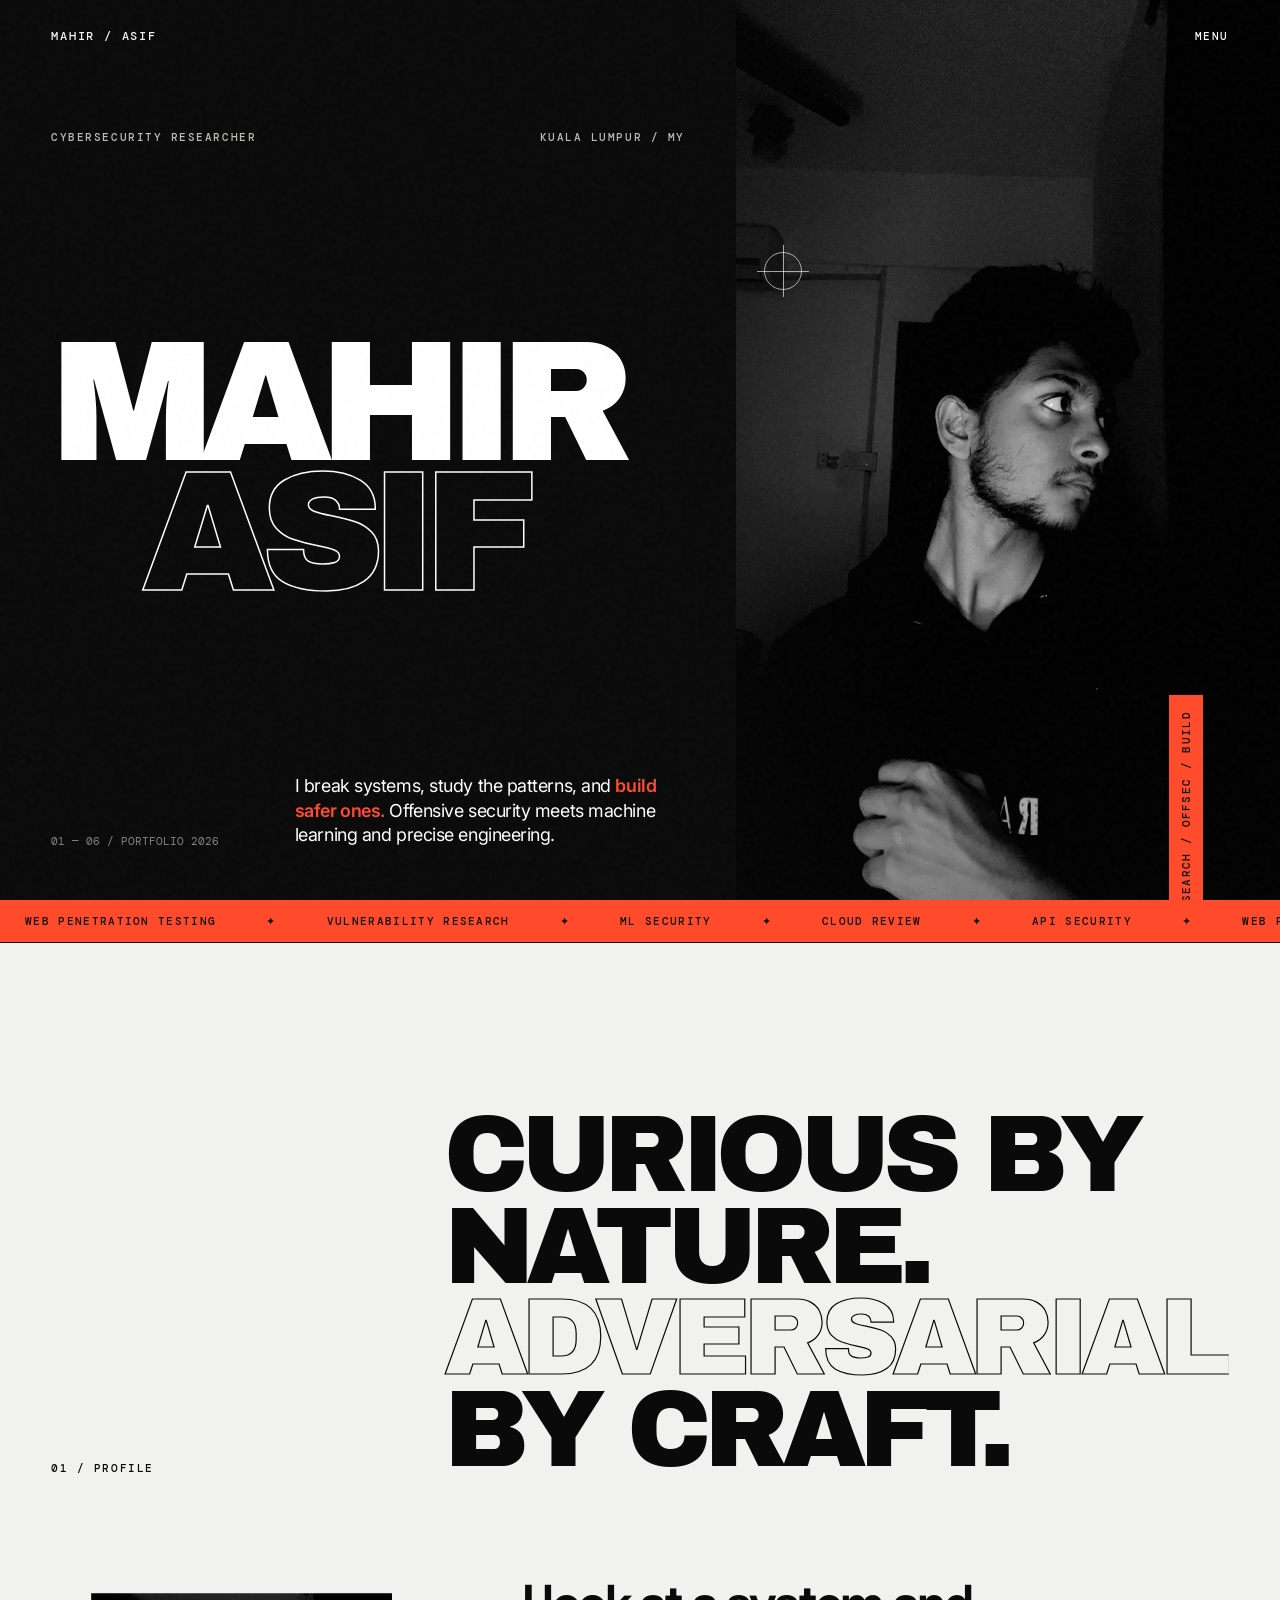
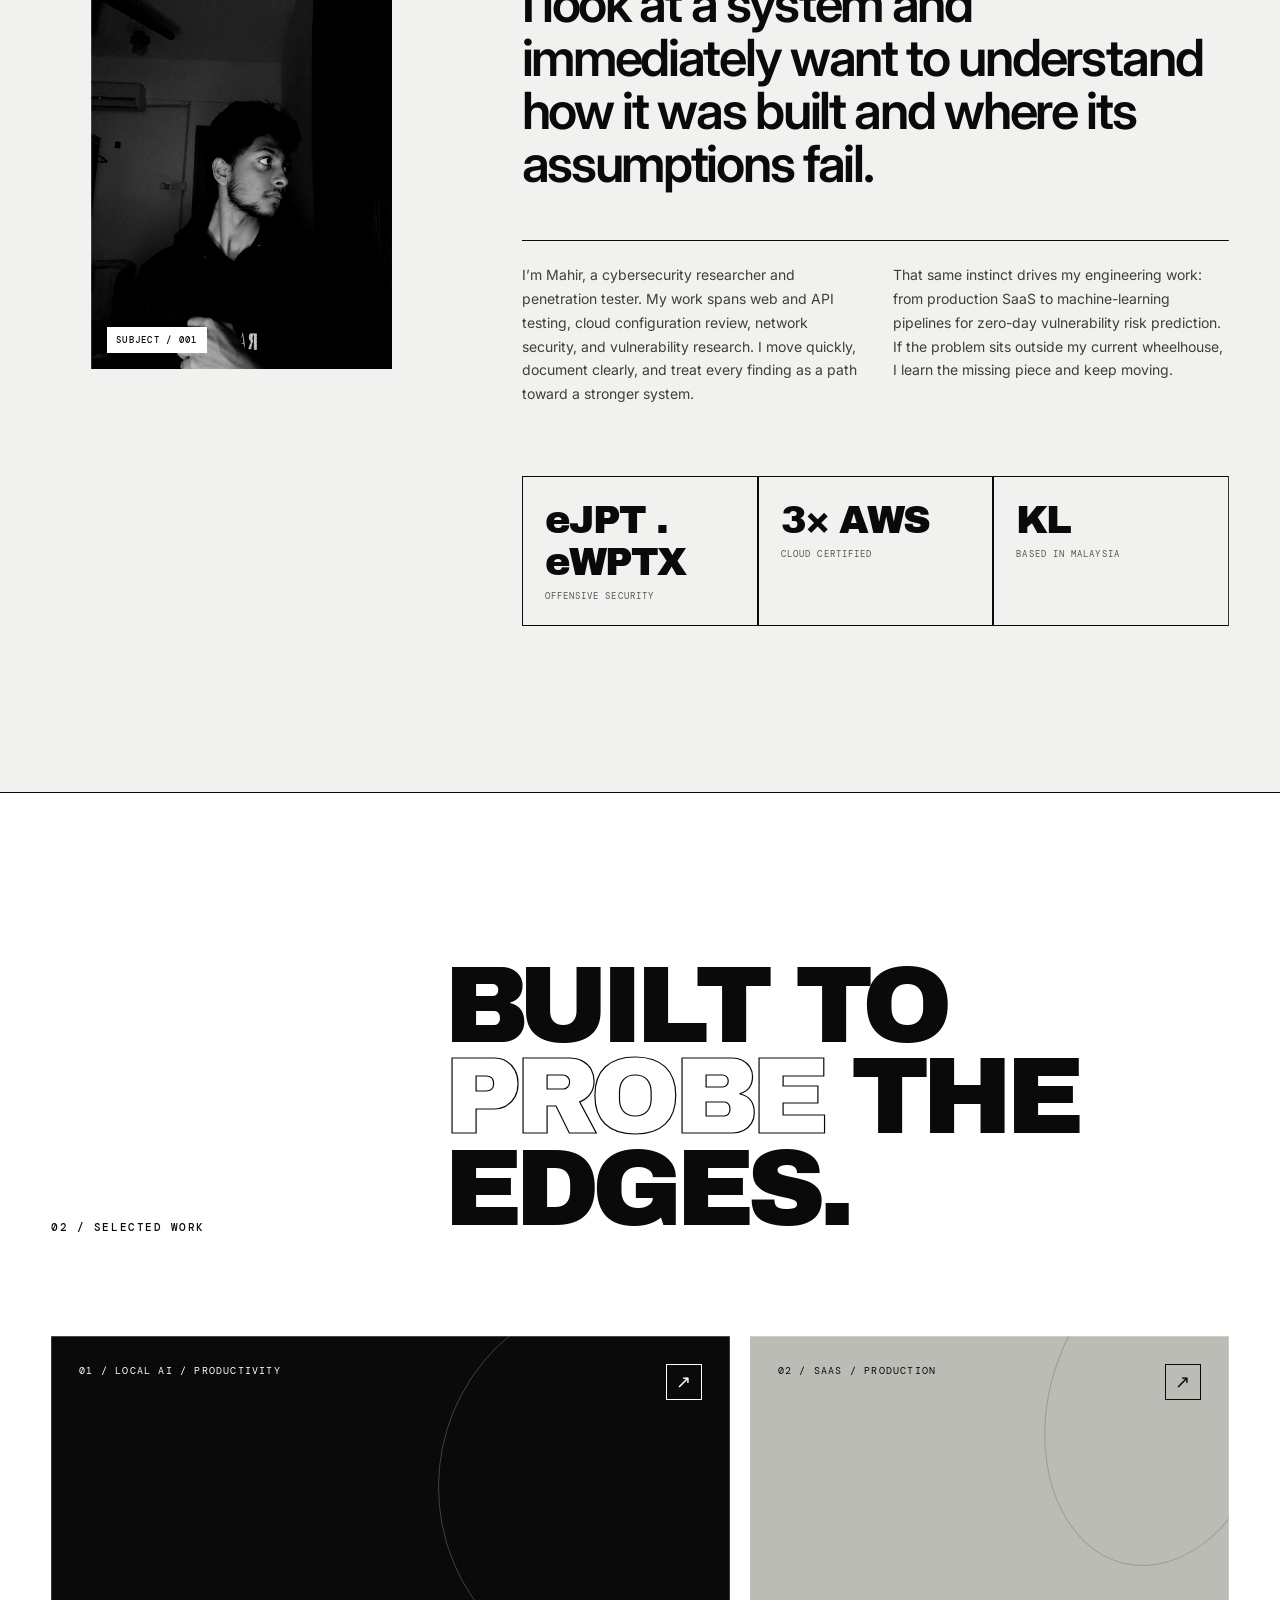
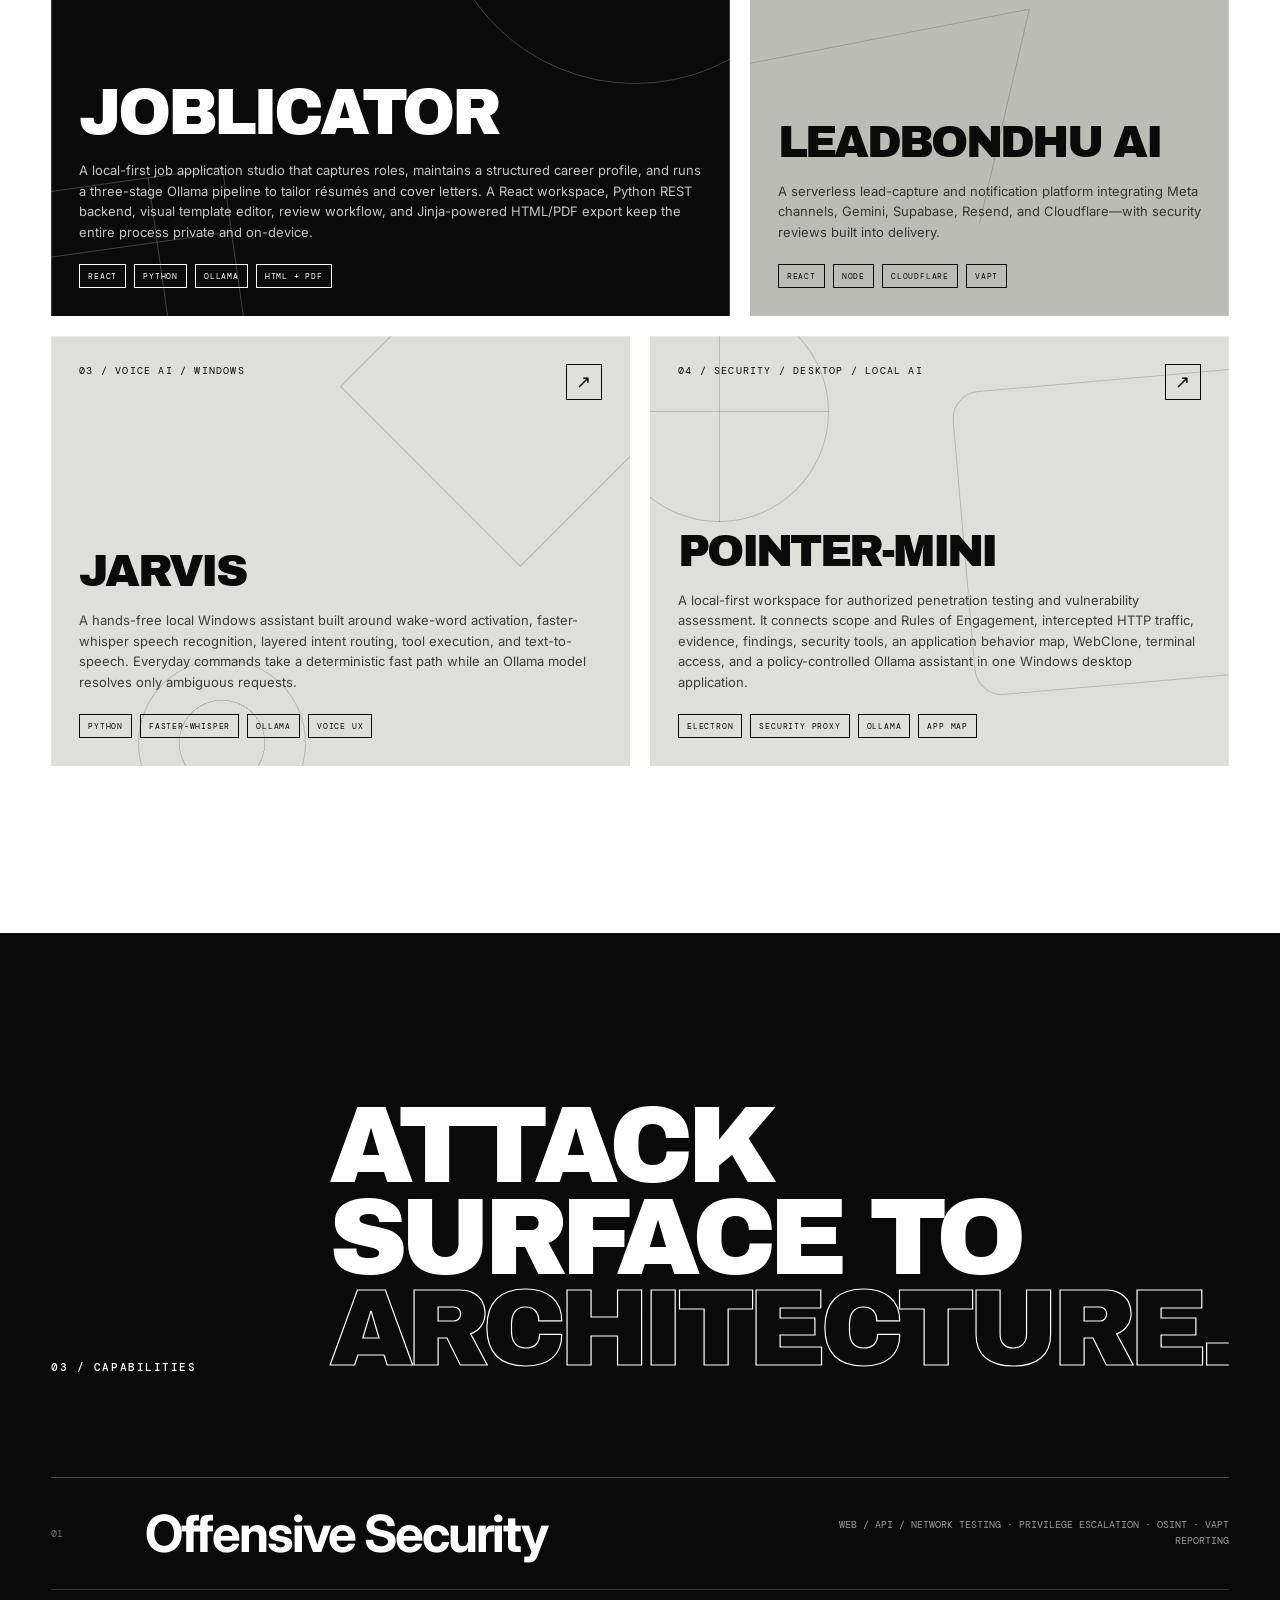
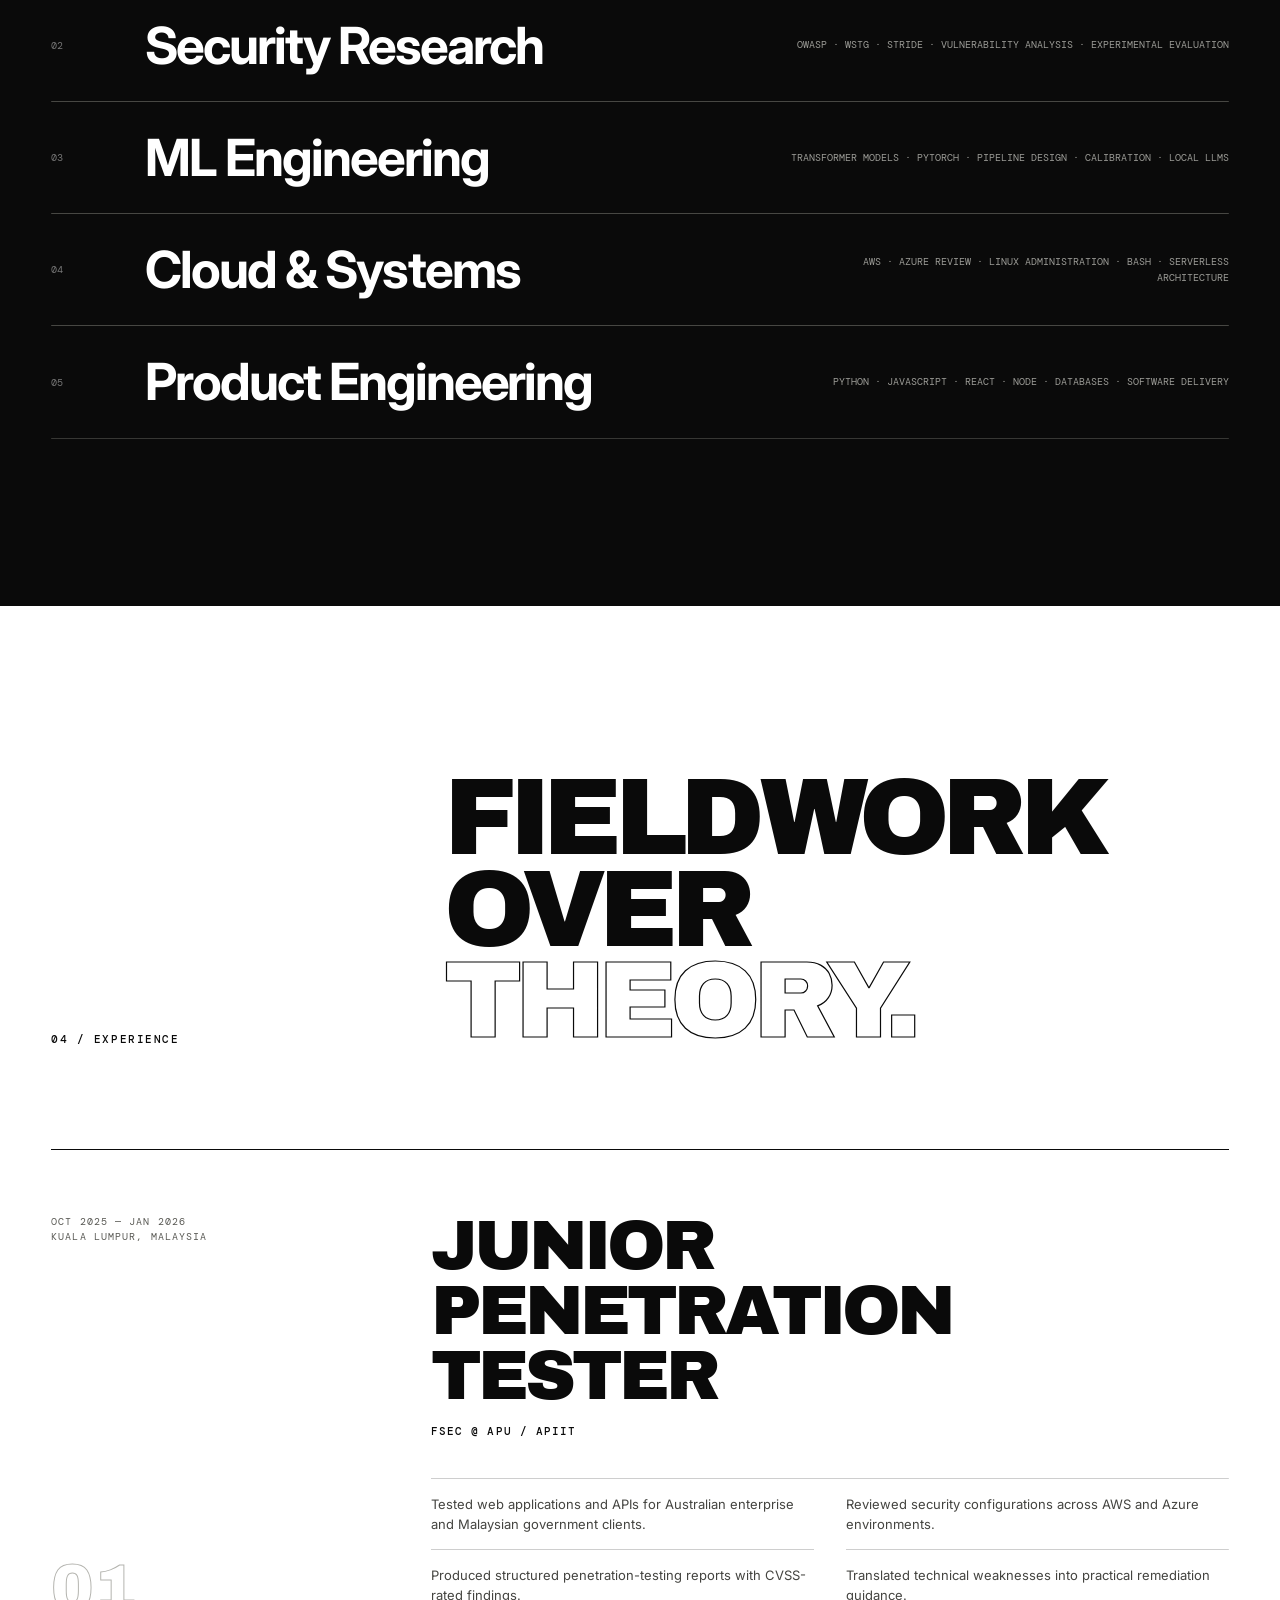
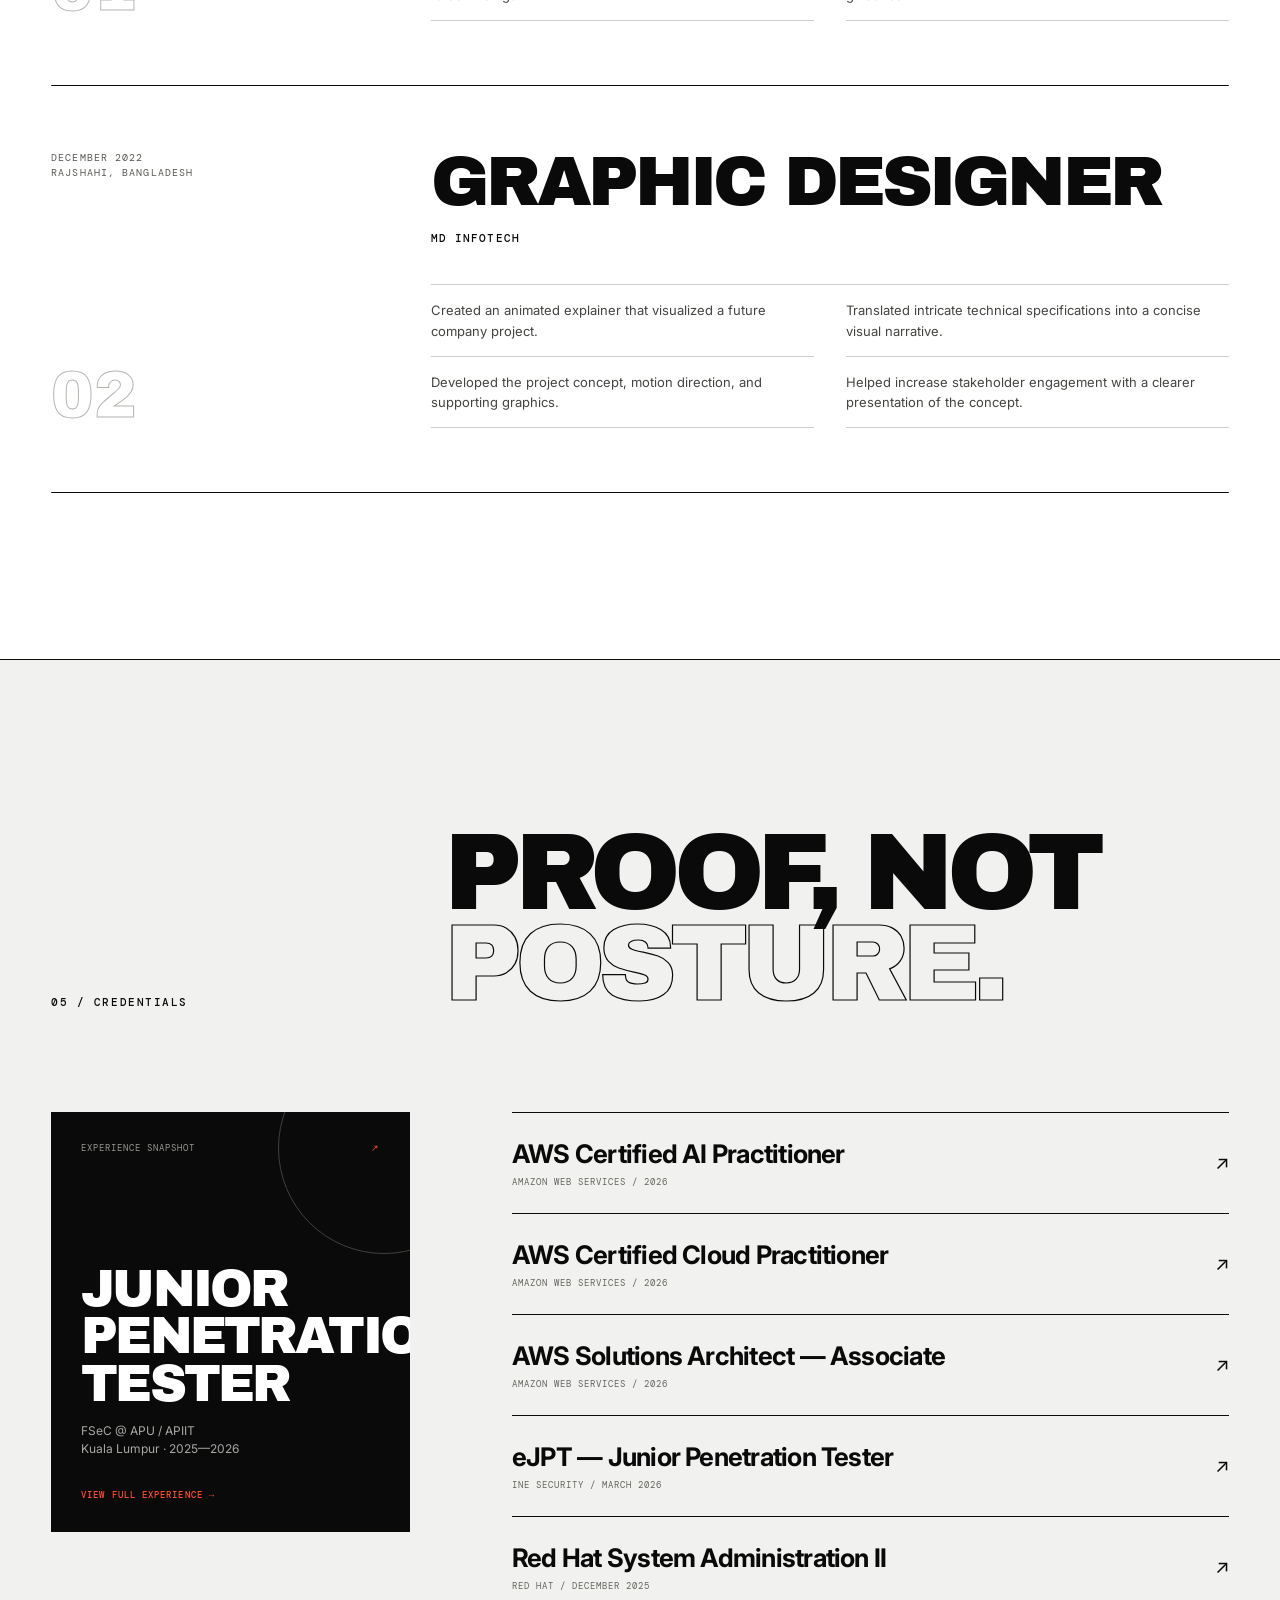
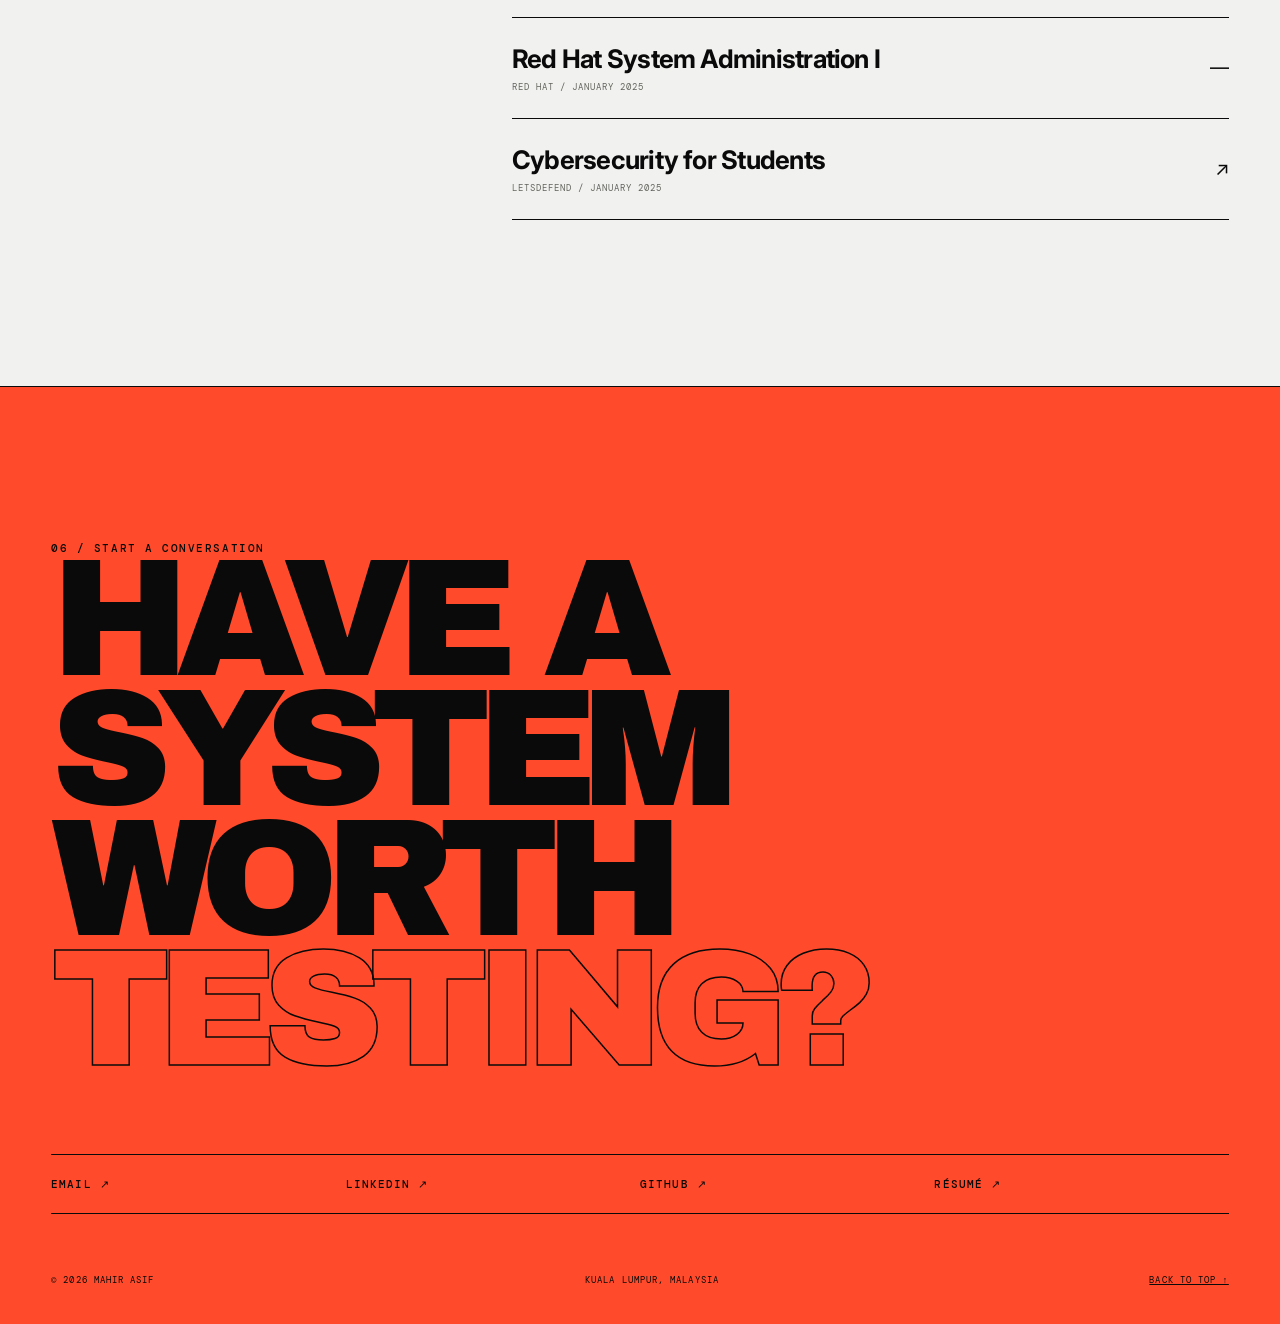
==== commit 6b0e2ef4: "revamped" ====
--- a/index.html
+++ b/index.html
@@ -1,1333 +1,579 @@
-<!DOCTYPE html>
+<!doctype html>
 <html lang="en">
 <head>
-  <meta charset="utf-8"/>
-  <meta name="viewport" content="width=device-width,initial-scale=1"/>
-  <title>Mahir Asif | Portfolio</title>
-  <link rel="icon" type="image/x-icon" href="icon.png">
+  <meta charset="utf-8">
+  <meta name="viewport" content="width=device-width, initial-scale=1">
+  <meta name="description" content="Mahir Asif is a cybersecurity researcher and penetration tester building safer systems through offensive security, machine learning, and engineering.">
+  <meta name="theme-color" content="#0a0a0a">
+  <meta property="og:title" content="Mahir Asif — Cybersecurity Researcher">
+  <meta property="og:description" content="I break systems, study the patterns, and build safer ones.">
+  <meta property="og:type" content="website">
+  <meta property="og:image" content="og.png">
+  <meta name="twitter:card" content="summary_large_image">
+  <meta name="twitter:title" content="Mahir Asif — Cybersecurity Researcher">
+  <meta name="twitter:description" content="Offensive security, vulnerability research, and engineered resilience.">
+  <meta name="twitter:image" content="og.png">
+  <title>Mahir Asif Offensive Security & Research</title>
+  <link rel="icon" href="icon.png">
   <link rel="preconnect" href="https://fonts.googleapis.com">
-  <link href="https://fonts.googleapis.com/css2?family=Cormorant+Garamond:ital,wght@0,300;0,400;0,500;0,600;0,700;1,400;1,500&family=DM+Sans:opsz,wght@9..40,300;9..40,400;9..40,500&display=swap" rel="stylesheet">
-
-<style>
-:root {
-  --base:    #fafafa;
-  --ink:     #0a0a0a;
-  --red:     #8B0000;
-  --red-lit: #A01020;
-  --red-glow:rgba(139,0,0,0.15);
-  --red-soft:rgba(139,0,0,0.06);
-  --faint:   rgba(10,10,10,0.45);
-  --line:    rgba(10,10,10,0.12);
-  --frame:   rgba(10,10,10,0.08);
-  --nav-bg:  rgba(250,250,250,0.82);
-  --spot:    radial-gradient(ellipse 80% 60% at 50% 0%, rgba(139,0,0,0.07) 0%, transparent 70%);
-}
-
-html.dark-theme {
-  --base:    #080808;
-  --ink:     #f2f0ec;
-  --red:     #DC143C;
-  --red-lit: #FF3355;
-  --red-glow:rgba(220,20,60,0.22);
-  --red-soft:rgba(220,20,60,0.08);
-  --faint:   rgba(242,240,236,0.42);
-  --line:    rgba(242,240,236,0.1);
-  --frame:   rgba(242,240,236,0.06);
-  --nav-bg:  rgba(8,8,8,0.85);
-  --spot:    radial-gradient(ellipse 80% 60% at 50% 0%, rgba(220,20,60,0.12) 0%, transparent 70%);
-}
-
-*,*::before,*::after { box-sizing:border-box; margin:0; padding:0; }
-html { scroll-behavior:smooth; scroll-padding-top:100px; }
-
-body {
-  font-family:'DM Sans',system-ui,sans-serif;
-  background:var(--base);
-  color:var(--ink);
-  -webkit-font-smoothing:antialiased;
-  overflow-x:hidden;
-  transition:background .6s ease,color .6s ease;
-}
-body.custom-cursor { cursor:none; }
-body.custom-cursor a,
-body.custom-cursor button,
-body.custom-cursor [role="button"] { cursor:none; }
-
-/* Gallery cursor */
-#galleryCursor {
-  position:fixed; top:0; left:0; z-index:100000;
-  pointer-events:none; opacity:0;
-  transition:opacity .35s ease;
-  will-change:transform;
-}
-body.custom-cursor #galleryCursor { opacity:1; }
-
-.cursor-dot {
-  position:absolute; top:0; left:0;
-  width:5px; height:5px;
-  background:var(--ink); border-radius:50%;
-  transform:translate(-50%,-50%);
-  transition:background .35s ease, transform .35s ease, width .35s ease, height .35s ease;
-}
-.cursor-trail {
-  position:absolute; top:0; left:0;
-  width:10px; height:10px;
-  border:1px solid var(--ink);
-  border-radius:50%; opacity:.25;
-  transform:translate(-50%,-50%);
-  transition:border-color .35s ease, opacity .35s ease, width .35s ease, height .35s ease;
-}
-
-#galleryCursor.is-hover .cursor-dot {
-  background:var(--red); width:6px; height:6px;
-}
-#galleryCursor.is-hover .cursor-trail {
-  width:18px; height:18px; border-color:var(--red); opacity:.5;
-}
-#galleryCursor.is-click .cursor-dot { transform:translate(-50%,-50%) scale(.6); }
-#galleryCursor.is-click .cursor-trail { width:8px; height:8px; opacity:.35; }
-
-#starsCanvas {
-  position:fixed; inset:0; z-index:0; pointer-events:none;
-  background:var(--base);
-  transition:background .6s ease;
-}
-html.dark-theme #starsCanvas { background:#050505; }
-
-#spotlight {
-  position:fixed; inset:0; z-index:1; pointer-events:none;
-  background:var(--spot);
-  transition:background .6s ease;
-}
-
-header { position:fixed; width:100%; top:0; z-index:500; }
-nav.navbar {
-  background:var(--nav-bg);
-  backdrop-filter:blur(20px);
-  border-bottom:1px solid var(--line);
-  padding:1rem 2rem;
-  transition:background .6s,border-color .6s;
-}
-.nav-inner {
-  max-width:1100px; margin:0 auto;
-  display:flex; align-items:center; justify-content:space-between; gap:1rem;
-}
-.nav-logo {
-  font-family:'Cormorant Garamond',serif;
-  font-size:1.15rem; font-weight:600; letter-spacing:.06em;
-  color:var(--ink); text-decoration:none; text-transform:uppercase;
-}
-.nav-logo em { font-style:normal; color:var(--red); }
-.nav-links { display:flex; gap:2rem; list-style:none; }
-.nav-links a {
-  font-size:.68rem; letter-spacing:.18em; text-transform:uppercase;
-  color:var(--faint); text-decoration:none; font-weight:400;
-  position:relative; transition:color .3s;
-}
-.nav-links a::after {
-  content:''; position:absolute; bottom:-4px; left:0; width:0; height:1px;
-  background:var(--red); transition:width .35s ease;
-}
-.nav-links a:hover { color:var(--red); }
-.nav-links a:hover::after { width:100%; }
-.nav-controls { display:flex; gap:.5rem; align-items:center; }
-.icon-btn {
-  background:transparent; border:1px solid var(--line);
-  color:var(--faint); padding:.42rem; border-radius:0;
-  line-height:0; cursor:pointer; transition:all .3s;
-}
-.icon-btn:hover { color:var(--red); border-color:var(--red); }
-.icon-btn svg { width:16px; height:16px; }
-.nav-mobile { display:none; }
-@media(max-width:760px){ .nav-links{ display:none; } .nav-mobile{ display:flex; } }
-@media(min-width:761px){ #mobileMenu{ display:none; } }
-#mobileMenu {
-  background:var(--nav-bg); border-top:1px solid var(--line);
-  max-height:0; overflow:hidden; opacity:0;
-  transition:max-height .4s ease,opacity .4s ease;
-}
-#mobileMenu.active { max-height:300px; opacity:1; }
-#mobileMenu a {
-  display:block; padding:.85rem 2rem;
-  font-size:.72rem; letter-spacing:.14em; text-transform:uppercase;
-  color:var(--faint); text-decoration:none;
-  border-bottom:1px solid var(--line); transition:color .3s;
-}
-#mobileMenu a:hover { color:var(--red); }
-
-#exitStarView {
-  position:fixed; bottom:2rem; right:2rem; z-index:9999;
-  background:var(--base); border:1px solid var(--line);
-  color:var(--red); padding:.7rem; cursor:pointer;
-  transition:all .3s;
-}
-#exitStarView:hover { box-shadow:0 0 30px var(--red-glow); border-color:var(--red); }
-#exitStarView svg { width:20px; height:20px; display:block; }
-
-#pageContent { position:relative; z-index:10; }
-
-/* ── Museum entrance / hero ── */
-.entrance {
-  min-height:100vh; min-height:100dvh;
-  height:100vh; height:100dvh;
-  display:flex; flex-direction:column;
-  justify-content:center; align-items:center;
-  text-align:center; padding:0;
-  position:relative; overflow:hidden;
-}
-.hero-panel {
-  position:absolute; inset:0;
-  width:100%; height:100%;
-  border:none;
-  border-bottom:1px solid var(--line);
-  background:var(--base);
-  z-index:0; pointer-events:none; overflow:hidden;
-}
-.hero-fiber-flow {
-  position:absolute; inset:0;
-  width:100%; height:100%;
-  display:block; opacity:.92;
-}
-@media (prefers-reduced-motion:reduce) {
-  .hero-fiber-flow { display:none; }
-}
-.entrance-content {
-  position:relative; z-index:2;
-  display:flex; flex-direction:column; align-items:center;
-  width:100%; max-width:min(96vw,1100px);
-  padding:8rem 2rem 6rem;
-}
-.entrance-rule {
-  width:1px; height:80px; background:var(--red);
-  margin:0 auto 2.5rem;
-  animation:ruleGrow 1.2s ease forwards;
-  transform-origin:top; transform:scaleY(0);
-}
-@keyframes ruleGrow { to { transform:scaleY(1); } }
-
-.museum-tag {
-  font-size:.62rem; letter-spacing:.35em; text-transform:uppercase;
-  color:var(--red); margin-bottom:1.5rem;
-  opacity:0; animation:fadeUp .8s .3s ease forwards;
-  display:inline-flex; align-items:center; gap:.55rem;
-}
-.museum-tag .ico { width:13px; height:13px; opacity:.85; }
-
-.hero-name {
-  font-family:'Cormorant Garamond',serif;
-  font-size:clamp(3.6rem,15vw,9rem);
-  font-weight:300; line-height:.95;
-  letter-spacing:.12em;
-  color:var(--ink);
-  margin:0;
-  opacity:0; animation:fadeUp 1s .5s ease forwards;
-}
-.hero-name em {
-  font-style:italic; color:var(--red); font-weight:300;
-}
-
-/* Shared inline icons */
-.ico {
-  display:inline-block; vertical-align:middle; flex-shrink:0;
-  width:14px; height:14px;
-  stroke:currentColor; fill:none;
-}
-.ico--sm { width:12px; height:12px; }
-.ico--md { width:16px; height:16px; }
-.label-ico {
-  display:inline-flex; align-items:center; justify-content:center;
-  color:var(--red); line-height:0;
-}
-.label-ico .ico { width:15px; height:15px; }
-
-.entrance-sub {
-  font-family:'Cormorant Garamond',serif;
-  font-size:clamp(1rem,2.5vw,1.35rem);
-  font-weight:400; font-style:italic;
-  color:var(--faint); max-width:480px;
-  margin:2rem auto 0; line-height:1.6;
-  opacity:0; animation:fadeUp 1s .7s ease forwards;
-}
-@keyframes fadeUp {
-  from { opacity:0; transform:translateY(24px); }
-  to   { opacity:1; transform:none; }
-}
-
-.scroll-cue {
-  position:absolute; bottom:3rem; left:0; right:0;
-  width:max-content; margin:0 auto;
-  display:flex; flex-direction:column; align-items:center; gap:.5rem;
-  color:var(--red); z-index:2;
-  opacity:0;
-  animation:fadeUpCue 1s 1.2s ease forwards, bob 2.5s 2.2s ease-in-out infinite;
-}
-.scroll-cue .ico { width:18px; height:18px; stroke-width:1.5; }
-@keyframes fadeUpCue {
-  from { opacity:0; transform:translateY(24px); }
-  to   { opacity:1; transform:translateY(0); }
-}
-@keyframes bob { 0%,100%{ transform:translateY(0); } 50%{ transform:translateY(6px); } }
-
-/* ── Gallery layout ── */
-.gallery {
-  max-width:1100px; margin:0 auto;
-  padding:0 2rem 8rem;
-}
-.gallery-hall {
-  padding:6rem 0;
-  border-top:1px solid var(--line);
-  position:relative;
-}
-.gallery-hall:first-child { border-top:none; }
-
-.exhibit-num {
-  font-family:'Cormorant Garamond',serif;
-  font-size:clamp(5rem,14vw,9rem);
-  font-weight:300; color:var(--frame);
-  position:absolute; top:3rem; right:0;
-  line-height:1; pointer-events:none; user-select:none;
-  transition:color .6s;
-}
-
-.exhibit-label {
-  font-size:.6rem; letter-spacing:.2em; text-transform:uppercase;
-  color:var(--red); margin-bottom:1rem;
-  display:flex; align-items:center; gap:.65rem;
-}
-.exhibit-label::before { display:none; }
-
-.exhibit-title {
-  font-family:'Cormorant Garamond',serif;
-  font-size:clamp(2rem,5vw,3.2rem);
-  font-weight:400; color:var(--ink);
-  line-height:1.1; margin-bottom:2.5rem;
-  max-width:600px;
-}
-
-/* Portrait frame — museum piece */
-.portrait-hall {
-  display:grid; grid-template-columns:1fr 1fr; gap:4rem;
-  align-items:center; padding-top:2rem;
-}
-@media(max-width:800px){ .portrait-hall{ grid-template-columns:1fr; gap:3rem; } }
-
-.frame {
-  position:relative; padding:1.5rem;
-  border:1px solid var(--line);
-  background:var(--base);
-  transition:border-color .4s, box-shadow .4s;
-}
-.frame::before, .frame::after {
-  content:''; position:absolute; width:24px; height:24px;
-  border-color:var(--red); border-style:solid; transition:border-color .4s;
-}
-.frame::before { top:-1px; left:-1px; border-width:2px 0 0 2px; }
-.frame::after  { bottom:-1px; right:-1px; border-width:0 2px 2px 0; }
-.frame:hover { border-color:var(--red); box-shadow:0 0 60px var(--red-glow); }
-
-.frame-inner { aspect-ratio:3/4; overflow:hidden; position:relative; }
-.frame-inner img {
-  width:100%; height:100%; object-fit:cover; object-position:center top;
-  display:block; filter:grayscale(20%);
-  transition:filter .6s ease, transform .8s cubic-bezier(.22,.61,.36,1);
-}
-.frame:hover .frame-inner img { filter:grayscale(0%); transform:scale(1.03); }
-
-.plaque {
-  margin-top:1.25rem; padding-top:1rem;
-  border-top:1px solid var(--line);
-}
-.plaque-title {
-  font-family:'Cormorant Garamond',serif;
-  font-size:1.1rem; font-weight:500; color:var(--ink);
-}
-.plaque-meta {
-  font-size:.68rem; letter-spacing:.12em; text-transform:uppercase;
-  color:var(--faint); margin-top:.3rem;
-}
-
-.portrait-text { font-size:.95rem; line-height:1.85; color:var(--faint); }
-.portrait-text + .portrait-text { margin-top:1.1rem; }
-.portrait-text strong { color:var(--ink); font-weight:500; }
-.status-row { display:flex; flex-wrap:wrap; gap:.6rem; margin-top:2rem; }
-.status-chip {
-  font-size:.6rem; letter-spacing:.12em; text-transform:uppercase;
-  padding:.45rem .85rem; border:1px solid var(--line);
-  color:var(--faint); transition:all .3s;
-  display:inline-flex; align-items:center; gap:.4rem;
-}
-.status-chip .ico { width:11px; height:11px; opacity:.75; }
-.status-chip.live { border-color:var(--red); color:var(--red); }
-
-/* Work exhibits — staggered */
-.exhibit-grid { display:flex; flex-direction:column; gap:0; }
-.work-piece {
-  position:relative;
-  display:grid; grid-template-columns:120px 1fr; gap:2rem;
-  padding:2.5rem 1.25rem 2.5rem 1.75rem;
-  margin:0 -1.25rem;
-  border-bottom:1px solid var(--line);
-  overflow:hidden;
-  transition:
-    transform .55s cubic-bezier(.22,.61,.36,1),
-    background .55s ease,
-    border-color .45s ease,
-    box-shadow .55s ease;
-}
-.work-piece::before {
-  content:''; position:absolute; left:0; top:50%;
-  width:2px; height:0; background:var(--red);
-  transform:translateY(-50%);
-  transition:height .55s cubic-bezier(.22,.61,.36,1);
-}
-.work-piece::after {
-  content:''; position:absolute; inset:0;
-  background:linear-gradient(90deg, var(--red-soft) 0%, transparent 55%);
-  opacity:0; transition:opacity .55s ease;
-  pointer-events:none;
-}
-.work-piece:first-child { border-top:1px solid var(--line); }
-.work-piece:hover {
-  transform:translateX(14px);
-  border-color:transparent;
-  box-shadow:-12px 0 32px var(--red-glow);
-}
-.work-piece:hover::before { height:55%; }
-.work-piece:hover::after { opacity:1; }
-@media(max-width:600px){ .work-piece{ grid-template-columns:1fr; gap:.75rem; padding:2rem 1rem; margin:0 -.5rem; } }
-
-.work-year {
-  font-family:'Cormorant Garamond',serif;
-  font-size:1.6rem; font-weight:300; color:var(--red);
-  line-height:1.2;
-  transition:transform .55s cubic-bezier(.22,.61,.36,1), color .4s ease;
-}
-.work-piece:hover .work-year { transform:translateX(4px); color:var(--red-lit); }
-.work-year span {
-  display:block; font-size:.65rem; letter-spacing:.1em; color:var(--faint);
-  font-family:'DM Sans',sans-serif; margin-top:.2rem;
-  transition:letter-spacing .5s ease, color .4s ease;
-}
-.work-piece:hover .work-year span { letter-spacing:.14em; color:var(--ink); opacity:.7; }
-.work-role {
-  font-family:'Cormorant Garamond',serif;
-  font-size:1.4rem; font-weight:500; color:var(--ink);
-  margin-bottom:.35rem;
-  transition:color .45s ease, transform .55s cubic-bezier(.22,.61,.36,1);
-}
-.work-piece:hover .work-role { color:var(--red); transform:translateX(6px); }
-.work-org {
-  font-size:.72rem; letter-spacing:.1em; text-transform:uppercase;
-  color:var(--faint); margin-bottom:1rem;
-  transition:color .45s ease, transform .55s cubic-bezier(.22,.61,.36,1);
-}
-.work-piece:hover .work-org { transform:translateX(6px); color:var(--ink); opacity:.65; }
-.work-points { list-style:none; display:flex; flex-direction:column; gap:.5rem; }
-.work-points li {
-  font-size:.88rem; line-height:1.65; color:var(--faint);
-  padding-left:1.2rem; position:relative;
-  transition:
-    transform .5s cubic-bezier(.22,.61,.36,1),
-    color .45s ease,
-    opacity .45s ease;
-}
-.work-piece:hover .work-points li { color:var(--ink); transform:translateX(8px); }
-.work-piece:hover .work-points li:nth-child(1) { transition-delay:.04s; }
-.work-piece:hover .work-points li:nth-child(2) { transition-delay:.09s; }
-.work-piece:hover .work-points li:nth-child(3) { transition-delay:.14s; }
-.work-points li::before {
-  content:'—'; position:absolute; left:0; color:var(--red);
-  transition:transform .45s ease, color .45s ease;
-}
-.work-piece:hover .work-points li::before { transform:translateX(3px); color:var(--red-lit); }
-
-/* Skills — typographic installation */
-.skill-installation {
-  display:grid; grid-template-columns:1fr 1fr; gap:3rem;
-}
-@media(max-width:700px){ .skill-installation{ grid-template-columns:1fr; } }
-.skill-wing-title {
-  font-family:'Cormorant Garamond',serif;
-  font-size:1.5rem; font-style:italic; color:var(--red);
-  margin-bottom:1.25rem; padding-bottom:.75rem;
-  border-bottom:1px solid var(--line);
-}
-.skill-word {
-  display:inline-block; font-size:.78rem; letter-spacing:.06em;
-  padding:.5rem 0; margin-right:1.2rem; color:var(--faint);
-  border-bottom:1px solid transparent;
-  transition:color .3s, border-color .3s;
-  cursor:default;
-}
-.skill-word:hover { color:var(--red); border-bottom-color:var(--red); }
-
-/* Credentials — wall labels */
-.cred-wall { display:flex; flex-direction:column; }
-.cred-plate {
-  position:relative;
-  display:grid; grid-template-columns:1fr auto; gap:1rem; align-items:baseline;
-  padding:1.5rem 1.25rem;
-  margin:0 -1.25rem;
-  border-bottom:1px solid var(--line);
-  overflow:hidden;
-  transition:
-    transform .5s cubic-bezier(.22,.61,.36,1),
-    background .5s ease,
-    border-color .45s ease,
-    box-shadow .5s ease;
-}
-.cred-plate::before {
-  content:''; position:absolute; left:0; top:50%;
-  width:2px; height:0; background:var(--red);
-  transform:translateY(-50%);
-  transition:height .5s cubic-bezier(.22,.61,.36,1);
-}
-.cred-plate::after {
-  content:''; position:absolute; inset:0;
-  background:linear-gradient(90deg, var(--red-soft) 0%, transparent 50%);
-  opacity:0; transition:opacity .5s ease;
-  pointer-events:none;
-}
-.cred-plate:first-child { border-top:1px solid var(--line); }
-.cred-plate:hover {
-  transform:translateX(12px);
-  border-color:transparent;
-  box-shadow:-10px 0 28px var(--red-glow);
-}
-.cred-plate:hover::before { height:50%; }
-.cred-plate:hover::after { opacity:1; }
-.cred-plate > div {
-  position:relative; z-index:1;
-  transition:transform .5s cubic-bezier(.22,.61,.36,1);
-}
-.cred-plate:hover > div { transform:translateX(4px); }
-.cred-name {
-  font-family:'Cormorant Garamond',serif;
-  font-size:1.15rem; font-weight:500; color:var(--ink);
-  transition:color .45s ease;
-}
-.cred-plate:hover .cred-name { color:var(--red); }
-.cred-meta {
-  font-size:.72rem; color:var(--faint); margin-top:.2rem; letter-spacing:.04em;
-  transition:color .45s ease, letter-spacing .5s ease;
-}
-.cred-plate:hover .cred-meta { color:var(--ink); letter-spacing:.06em; opacity:.7; }
-.cred-link {
-  position:relative; z-index:1;
-  display:inline-flex; align-items:center; gap:.35rem;
-  font-size:.62rem; letter-spacing:.1em; text-transform:uppercase;
-  color:var(--red); text-decoration:none; white-space:nowrap;
-  border-bottom:1px solid transparent;
-  transition:color .4s ease, border-color .4s ease, transform .5s cubic-bezier(.22,.61,.36,1);
-}
-.cred-link .ico { width:13px; height:13px; }
-.cred-plate:hover .cred-link { border-bottom-color:var(--red); transform:translateX(3px); }
-
-/* Projects — masterpiece portraits */
-.masterpiece-wall {
-  display:grid; grid-template-columns:repeat(2,1fr);
-  gap:3rem 2.5rem;
-}
-@media(max-width:720px){ .masterpiece-wall{ grid-template-columns:1fr; gap:2.5rem; } }
-
-.masterpiece-frame {
-  position:relative; padding:1.15rem;
-  border:1px solid var(--line);
-  background:var(--base);
-  transition:border-color .45s ease, box-shadow .45s ease;
-}
-.masterpiece-frame::before,
-.masterpiece-frame::after {
-  content:''; position:absolute; width:20px; height:20px;
-  border-color:var(--red); border-style:solid;
-  opacity:.55; transition:opacity .45s ease, width .45s ease, height .45s ease;
-  pointer-events:none;
-}
-.masterpiece-frame::before { top:-1px; left:-1px; border-width:1px 0 0 1px; }
-.masterpiece-frame::after  { bottom:-1px; right:-1px; border-width:0 1px 1px 0; }
-.masterpiece-frame:hover {
-  border-color:var(--red);
-  box-shadow:0 0 48px var(--red-glow);
-}
-.masterpiece-frame:hover::before,
-.masterpiece-frame:hover::after { opacity:1; width:26px; height:26px; }
-
-.masterpiece-emblem {
-  position:relative;
-  display:flex; align-items:center; justify-content:center;
-  padding:2rem 1rem 1.75rem;
-  border-bottom:1px solid var(--line);
-}
-.masterpiece-index { display:none; }
-
-.masterpiece-link {
-  display:inline-flex; align-items:center; gap:.35rem;
-  margin-top:.85rem;
-  font-size:.6rem; letter-spacing:.14em; text-transform:uppercase;
-  color:var(--red); text-decoration:none;
-  border-bottom:1px solid transparent;
-  transition:border-color .3s ease;
-}
-.masterpiece-link .ico { width:12px; height:12px; }
-.masterpiece-link:hover { border-bottom-color:var(--red); }
-.masterpiece-icon {
-  width:48px; height:48px; color:var(--red);
-  opacity:.65;
-  transition:opacity .45s ease, transform .5s cubic-bezier(.22,.61,.36,1);
-}
-.masterpiece-icon svg { width:100%; height:100%; display:block; }
-.masterpiece-frame:hover .masterpiece-icon {
-  opacity:1; transform:scale(1.08);
-}
-
-.masterpiece-plaque {
-  margin-top:1rem;
-}
-.masterpiece-title {
-  font-family:'Cormorant Garamond',serif;
-  font-size:1.2rem; font-weight:500; color:var(--ink);
-  line-height:1.25;
-}
-.masterpiece-meta {
-  font-size:.62rem; letter-spacing:.14em; text-transform:uppercase;
-  color:var(--red); margin-top:.35rem;
-}
-.masterpiece-desc {
-  font-size:.84rem; line-height:1.7; color:var(--faint);
-  margin-top:.65rem;
-}
-
-/* Archive single piece */
-.archive-piece {
-  display:flex; flex-wrap:wrap; justify-content:space-between; align-items:flex-end;
-  gap:2rem; padding:2.5rem; border:1px solid var(--line);
-  transition:border-color .4s, box-shadow .4s;
-}
-.archive-piece:hover { border-color:var(--red); box-shadow:0 0 50px var(--red-glow); }
-.archive-piece h3 {
-  font-family:'Cormorant Garamond',serif;
-  font-size:2rem; font-weight:400; color:var(--ink);
-}
-.archive-piece p { font-size:.88rem; color:var(--faint); margin-top:.5rem; max-width:400px; line-height:1.7; }
-.archive-piece a {
-  display:inline-flex; align-items:center; justify-content:center;
-  font-size:.62rem; letter-spacing:.18em; text-transform:uppercase;
-  color:var(--red); text-decoration:none;
-  border:1px solid var(--red); padding:.65rem .85rem;
-  transition:background .3s,color .3s; line-height:0;
-}
-.archive-piece a .ico { width:16px; height:16px; }
-.archive-piece a:hover { background:var(--red); color:var(--base); }
-
-/* Contact — closing gallery */
-.contact-hall { text-align:center; padding-bottom:2rem; }
-.contact-hall .exhibit-title { margin-left:auto; margin-right:auto; }
-.contact-links {
-  display:flex; flex-wrap:wrap; justify-content:center; gap:2.5rem 3.5rem;
-  margin-top:1rem;
-}
-.contact-item { text-align:center; }
-.contact-item-label {
-  display:flex; align-items:center; justify-content:center;
-  color:var(--red); margin-bottom:.6rem; line-height:0;
-}
-.contact-item-label .ico { width:16px; height:16px; }
-.contact-item a, .contact-item span {
-  font-family:'Cormorant Garamond',serif;
-  font-size:1.15rem; color:var(--ink); text-decoration:none;
-  transition:color .3s;
-}
-.contact-item a:hover { color:var(--red); }
-.contact-email-row {
-  display:inline-flex; align-items:center; gap:.55rem;
-}
-.copy-icon-btn {
-  background:transparent; border:1px solid var(--line);
-  color:var(--faint); padding:.35rem; line-height:0;
-  transition:color .3s, border-color .3s, background .3s;
-  display:inline-flex; align-items:center; justify-content:center;
-}
-.copy-icon-btn:hover { border-color:var(--red); color:var(--red); }
-.copy-icon-btn.copied { border-color:var(--red); color:var(--red); background:var(--red-soft); }
-.copy-icon-btn svg { width:14px; height:14px; display:block; }
-.copy-icon-btn .icon-check { display:none; }
-.copy-icon-btn.copied .icon-copy { display:none; }
-.copy-icon-btn.copied .icon-check { display:block; }
-
-/* Reveal animations */
-.reveal {
-  opacity:0; transform:translateY(40px);
-  transition:opacity .9s cubic-bezier(.22,.61,.36,1), transform .9s cubic-bezier(.22,.61,.36,1);
-}
-.reveal.show { opacity:1; transform:none; }
-.reveal-d1 { transition-delay:.1s; }
-.reveal-d2 { transition-delay:.2s; }
-.reveal-d3 { transition-delay:.3s; }
-
-/* Footer */
-footer {
-  text-align:center; padding:3rem 2rem 4rem;
-  border-top:1px solid var(--line);
-  position:relative; z-index:10;
-}
-footer p {
-  font-family:'Cormorant Garamond',serif;
-  font-size:.9rem; font-style:italic; color:var(--faint);
-}
-footer em { font-style:normal; color:var(--red); }
-
-.hidden { display:none !important; }
-::selection { background:var(--red); color:var(--base); }
-::-webkit-scrollbar { width:3px; }
-::-webkit-scrollbar-thumb { background:var(--red); }
-
-@media(max-width:600px){
-  nav.navbar { padding:.85rem 1.25rem; }
-  .gallery { padding:0 1.25rem 5rem; }
-  .gallery-hall { padding:4rem 0; }
-  .entrance {
-    min-height:calc((100dvh + 7rem) * 0.92);
-    height:calc((100dvh + 7rem) * 0.92);
-  }
-  .entrance-content { padding:7rem 1.25rem 5rem; }
-  .hero-name { letter-spacing:.08em; }
-}
-</style>
+  <link rel="preconnect" href="https://fonts.gstatic.com" crossorigin>
+  <link href="https://fonts.googleapis.com/css2?family=Archivo+Black&family=DM+Mono:wght@300;400;500&family=Inter:wght@400;500;600;700;800&display=swap" rel="stylesheet">
+  <style>
+    :root {
+      --ink: #0a0a0a;
+      --paper: #f1f1ef;
+      --white: #fff;
+      --grey: #a7a7a3;
+      --line: rgba(10,10,10,.2);
+      --accent: #ff4b2b;
+      --pad: clamp(20px, 4vw, 64px);
+    }
+    * { box-sizing: border-box; }
+    html { scroll-behavior: smooth; scroll-padding-top: 80px; scrollbar-width: none; }
+    body { margin: 0; background: var(--paper); color: var(--ink); font-family: Inter, Arial, sans-serif; -webkit-font-smoothing: antialiased; overflow-x: hidden; }
+    body { -ms-overflow-style: none; }
+    html::-webkit-scrollbar, body::-webkit-scrollbar { display: none; width: 0; height: 0; }
+    body.menu-open { overflow: hidden; }
+    ::selection { background: var(--accent); color: var(--ink); }
+    a { color: inherit; }
+    a, button, [role="scrollbar"] { -webkit-tap-highlight-color: transparent; }
+    img { display: block; max-width: 100%; }
+    button { font: inherit; }
+    .mono { font-family: "DM Mono", monospace; text-transform: uppercase; letter-spacing: .08em; }
+    .eyebrow { margin: 0; font: 500 11px/1.3 "DM Mono", monospace; letter-spacing: .14em; text-transform: uppercase; }
+    .brand, .menu a, .hero-title span, .section-head h2, .project h3,
+    .capability h3, .experience-card h3, .credential h3, .contact h2,
+    .contact-links a, .contact-footer a {
+      transition: color .2s ease, text-shadow .2s ease, transform .2s ease;
+    }
+    .brand:hover, .menu a:hover, .hero-title span:hover, .section-head h2:hover,
+    .project:hover h3, .experience-card h3:hover,
+    .credential:hover h3, .contact h2:hover, .contact-links a:hover,
+    .contact-footer a:hover {
+      text-shadow: -2px 0 1px rgba(255, 45, 35, .72), 2px 0 1px rgba(0, 190, 255, .72);
+    }
+    .noise { position: fixed; inset: 0; z-index: 100; pointer-events: none; opacity: .035; background-image: url("data:image/svg+xml,%3Csvg viewBox='0 0 180 180' xmlns='http://www.w3.org/2000/svg'%3E%3Cfilter id='n'%3E%3CfeTurbulence type='fractalNoise' baseFrequency='.9' numOctaves='3' stitchTiles='stitch'/%3E%3C/filter%3E%3Crect width='100%25' height='100%25' filter='url(%23n)' opacity='.8'/%3E%3C/svg%3E"); }
+    .scroll-control { --scroll-offset: 0px; --scroll-rail-color: rgba(255,255,255,.48); --scroll-thumb-color: var(--accent); position: fixed; z-index: 88; top: 50%; right: 0; width: 52px; height: 25vh; padding: 0; border: 0; background: transparent; transform: translateY(-50%); cursor: pointer; touch-action: none; }
+    .scroll-control[data-tone="light"] { --scroll-rail-color: rgba(10,10,10,.42); --scroll-thumb-color: var(--accent); }
+    .scroll-control[data-tone="dark"] { --scroll-rail-color: rgba(255,255,255,.48); --scroll-thumb-color: var(--accent); }
+    .scroll-control[data-tone="accent"] { --scroll-rail-color: rgba(255,255,255,.72); --scroll-thumb-color: var(--ink); }
+    .scroll-control:focus-visible { outline: none; }
+    .scroll-rail { position: relative; width: 2px; height: 100%; margin: 0 auto; background: transparent; opacity: 0; transform: scaleY(.9); transition: opacity .24s ease, transform .3s ease; }
+    .scroll-rail::before { content: ""; position: absolute; inset: 0; background: var(--scroll-rail-color); transition: background .2s ease; }
+    .scroll-control:hover .scroll-rail, .scroll-control:focus-visible .scroll-rail, .scroll-control.dragging .scroll-rail { opacity: 1; transform: scaleY(1); }
+    .scroll-control:focus-visible .scroll-rail { box-shadow: 0 0 0 1px rgba(255,75,43,.45); }
+    .scroll-thumb { position: absolute; top: var(--scroll-offset); left: 50%; width: 8px; height: 34px; background: var(--scroll-thumb-color); transform: translateX(-50%); box-shadow: 0 0 12px rgba(10,10,10,.2); transition: top .08s linear, background .2s ease; }
+    .scroll-control.dragging .scroll-thumb { transition: none; }
+
+    .site-header { position: fixed; inset: 0 0 auto; z-index: 90; height: 72px; display: grid; grid-template-columns: 1fr auto 1fr; align-items: center; padding: 0 var(--pad); color: var(--white); mix-blend-mode: difference; }
+    .brand { font: 500 12px "DM Mono", monospace; letter-spacing: .15em; text-decoration: none; text-transform: uppercase; }
+    .availability { justify-self: center; display: flex; align-items: center; gap: 9px; font: 400 10px "DM Mono", monospace; letter-spacing: .12em; text-transform: uppercase; }
+    .menu-btn { justify-self: end; border: 0; padding: 8px 0; background: transparent; color: inherit; font: 500 11px "DM Mono", monospace; letter-spacing: .14em; text-transform: uppercase; cursor: pointer; }
+    .menu { position: fixed; inset: 0; z-index: 80; background: var(--ink); color: var(--white); display: grid; place-content: center; opacity: 0; visibility: hidden; transition: opacity .35s ease, visibility .35s; }
+    .menu.open { opacity: 1; visibility: visible; }
+    .menu nav { display: flex; flex-direction: column; align-items: center; }
+    .menu a { font: 400 clamp(38px, 7vw, 92px)/.95 "Archivo Black", sans-serif; text-transform: uppercase; text-decoration: none; letter-spacing: -.05em; transition: color .2s, transform .2s; }
+    .menu a:hover { color: var(--accent); transform: translateX(10px); }
+
+    .hero { min-height: 100svh; display: grid; grid-template-columns: 1.15fr .85fr; background: var(--ink); color: var(--white); position: relative; overflow: hidden; }
+    .hero-copy { padding: 130px var(--pad) 52px; display: flex; flex-direction: column; justify-content: space-between; min-width: 0; z-index: 2; }
+    .hero-kicker { display: flex; justify-content: space-between; gap: 20px; color: #bdbdb8; }
+    .hero-title { margin: 10vh 0 0; font: 400 clamp(70px, 13.5vw, 210px)/.75 "Archivo Black", sans-serif; letter-spacing: -.085em; text-transform: uppercase; }
+    .hero-title span { display: block; }
+    .hero-title .outline { color: transparent; -webkit-text-stroke: 1.5px var(--white); transform: translateX(7vw); }
+    .hero-bottom { display: grid; grid-template-columns: auto minmax(220px, 390px); align-items: end; justify-content: space-between; gap: 30px; margin-top: 8vh; }
+    .hero-number { font: 400 11px "DM Mono", monospace; color: #868680; }
+    .hero-intro { margin: 0; font-size: clamp(16px, 1.4vw, 22px); line-height: 1.38; letter-spacing: -.025em; }
+    .hero-intro strong { color: var(--accent); font-weight: 600; }
+    .hero-visual { position: relative; min-height: 100%; background: #c9c9c5; overflow: hidden; }
+    .hero-visual::after { content: ""; position: absolute; inset: 0; background: linear-gradient(90deg, rgba(10,10,10,.36), transparent 35%), linear-gradient(0deg, rgba(10,10,10,.25), transparent 45%); }
+    .hero-visual img { width: 100%; height: 100%; object-fit: cover; object-position: 54% center; filter: grayscale(1) contrast(1.23); transform: scale(1.02); }
+    .hero-stamp { position: absolute; right: -26px; bottom: 68px; z-index: 2; padding: 10px 16px; background: var(--accent); color: var(--ink); font: 500 11px "DM Mono", monospace; letter-spacing: .12em; text-transform: uppercase; transform: rotate(-90deg); transform-origin: center; }
+    .crosshair { position: absolute; left: 28px; top: 28%; z-index: 2; width: 38px; height: 38px; border: 1px solid rgba(255,255,255,.62); border-radius: 50%; }
+    .crosshair::before, .crosshair::after { content: ""; position: absolute; background: rgba(255,255,255,.62); }
+    .crosshair::before { width: 52px; height: 1px; top: 18px; left: -8px; }
+    .crosshair::after { height: 52px; width: 1px; left: 18px; top: -8px; }
+
+    .ticker { overflow: hidden; border-bottom: 1px solid var(--ink); background: var(--accent); }
+    .ticker-track { display: flex; width: max-content; animation: ticker 22s linear infinite; }
+    .ticker-track span { padding: 14px 25px; font: 500 11px "DM Mono", monospace; letter-spacing: .12em; text-transform: uppercase; white-space: nowrap; }
+    .ticker-track span::after { content: "✦"; margin-left: 50px; }
+    @keyframes ticker { to { transform: translateX(-50%); } }
+
+    .section { padding: clamp(90px, 13vw, 180px) var(--pad); border-bottom: 1px solid var(--ink); }
+    .section-head { display: grid; grid-template-columns: 1fr 2fr; align-items: end; margin-bottom: clamp(58px, 8vw, 110px); }
+    .section-head h2 { margin: 0; max-width: 900px; font: 400 clamp(48px, 8.5vw, 126px)/.84 "Archivo Black", sans-serif; letter-spacing: -.07em; text-transform: uppercase; }
+    .section-head h2 em { color: transparent; -webkit-text-stroke: 1.2px var(--ink); font-style: normal; }
+
+    .about-grid { display: grid; grid-template-columns: minmax(260px,.7fr) 1.3fr; gap: clamp(35px, 7vw, 110px); align-items: start; }
+    .about-portrait { position: relative; background: #b7b7b3; overflow: hidden; aspect-ratio: 4/5; }
+    .about-portrait img { width: 100%; height: 100%; object-fit: cover; filter: grayscale(1) contrast(1.2); }
+    .about-portrait::after { content: "SUBJECT / 001"; position: absolute; left: 16px; bottom: 16px; padding: 7px 9px; background: var(--white); font: 500 9px "DM Mono", monospace; letter-spacing: .14em; }
+    .about-copy .lead { margin: 0 0 50px; font-size: clamp(27px, 4vw, 58px); line-height: 1.04; letter-spacing: -.045em; font-weight: 600; }
+    .about-columns { display: grid; grid-template-columns: 1fr 1fr; gap: 36px; border-top: 1px solid var(--ink); padding-top: 22px; }
+    .about-columns p { margin: 0; color: #3e3e3b; font-size: 14px; line-height: 1.7; }
+    .facts { display: grid; grid-template-columns: repeat(3,1fr); gap: 1px; margin-top: 70px; background: var(--ink); border: 1px solid var(--ink); }
+    .fact { background: var(--paper); padding: 22px; }
+    .fact + .fact { border-left: 1px solid var(--ink); }
+    .fact b { display: block; font: 400 clamp(24px, 3vw, 42px) "Archivo Black", sans-serif; letter-spacing: -.05em; }
+    .fact span { font: 400 9px "DM Mono", monospace; letter-spacing: .12em; text-transform: uppercase; color: #555; }
+
+    .work { background: var(--white); }
+    .project-grid { display: grid; grid-template-columns: repeat(12,1fr); gap: 20px; }
+    .project { position: relative; min-height: 430px; padding: 28px; overflow: hidden; background: var(--ink); color: var(--white); display: flex; flex-direction: column; justify-content: space-between; text-decoration: none; isolation: isolate; }
+    .project:nth-child(1) { grid-column: span 7; min-height: 580px; --shape: #d8ff00; --shape-alt: #73ffd2; --shape-rgb: 216,255,0; --shape-rest: rgba(255,255,255,.22); }
+    .project:nth-child(2) { grid-column: span 5; background: #bcbcb7; color: var(--ink); --shape: #653fe8; --shape-alt: #9a5cff; --shape-rgb: 101,63,232; --shape-rest: rgba(10,10,10,.18); }
+    .project:nth-child(3) { grid-column: span 6; background: #dededb; color: var(--ink); --shape: #ffc928; --shape-alt: #ffc928; --shape-rgb: 255,201,40; --shape-rest: rgba(10,10,10,.18); }
+    .project:nth-child(4) { grid-column: span 6; background: #dededb; color: var(--ink); --shape: #246cff; --shape-alt: #43ddff; --shape-rgb: 36,108,255; --shape-rest: rgba(10,10,10,.18); }
+    .project::before, .project::after { content: ""; position: absolute; z-index: -1; box-sizing: border-box; color: var(--shape-rest); opacity: 1; pointer-events: none; transition: color .35s ease, border-color .35s ease, filter .35s ease, transform .55s cubic-bezier(.2,.72,.2,1); }
+    .project:hover::before, .project:hover::after { color: var(--shape); border-color: var(--shape); filter: drop-shadow(-2px 0 1px rgba(var(--shape-rgb),.72)) drop-shadow(2px 0 1px var(--shape-alt)); }
+
+    /* Joblicator — orbital workspace and a skewed application grid. */
+    .project:nth-child(1)::before { width: 58%; aspect-ratio: 1; right: -15%; top: -8%; border: 1px solid var(--shape-rest); border-radius: 50%; }
+    .project:nth-child(1)::after { width: 41%; aspect-ratio: 1.15; left: -13%; bottom: -19%; border: 1px solid var(--shape-rest); transform: rotate(-8deg); background: repeating-linear-gradient(90deg, transparent 0 24%, currentColor 24% calc(24% + 1px), transparent calc(24% + 1px) 49%), repeating-linear-gradient(0deg, transparent 0 24%, currentColor 24% calc(24% + 1px), transparent calc(24% + 1px) 49%); }
+    .project:nth-child(1):hover::before { transform: scale(1.08); }
+    .project:nth-child(1):hover::after { transform: rotate(-4deg) scale(1.05); }
+
+    /* LeadBondhu — violet broadcast ellipse and a clean signal trajectory. */
+    .project:nth-child(2)::before { width: 47%; aspect-ratio: .72; right: -9%; top: -14%; border: 1px solid var(--shape-rest); border-radius: 50%; transform: rotate(13deg); }
+    .project:nth-child(2)::after { width: 88%; height: 38%; left: -38%; bottom: 8%; border-top: 1px solid var(--shape-rest); border-right: 1px solid var(--shape-rest); transform: skewX(-24deg) rotate(-12deg); }
+    .project:nth-child(2):hover::before { transform: rotate(8deg) translateX(-10px) scale(1.06); }
+    .project:nth-child(2):hover::after { transform: skewX(-18deg) rotate(-9deg) translateX(8px); }
+
+    /* Jarvis — golden arc-reactor diamond and concentric core. */
+    .project:nth-child(3)::before { width: 44%; aspect-ratio: 1; right: -3%; top: -18%; border: 1px solid var(--shape-rest); transform: rotate(45deg); }
+    .project:nth-child(3)::after { width: 29%; aspect-ratio: 1; left: 15%; bottom: -14%; border: 1px solid var(--shape-rest); border-radius: 50%; background: radial-gradient(circle, transparent 0 36%, currentColor 36% calc(36% + 1px), transparent calc(36% + 1px)); }
+    .project:nth-child(3):hover::before { transform: rotate(52deg) scale(1.07); }
+    .project:nth-child(3):hover::after { transform: scale(1.12); }
+
+    /* Pointer-mini — a framed viewport with a precise crosshair. */
+    .project:nth-child(4)::before { width: 55%; height: 71%; right: -9%; top: 10%; border: 1px solid var(--shape-rest); border-radius: 28px; transform: rotate(-5deg); }
+    .project:nth-child(4)::after { width: 38%; aspect-ratio: 1; left: -7%; top: -8%; border: 1px solid var(--shape-rest); border-radius: 50%; background: linear-gradient(90deg, transparent calc(50% - .5px), currentColor calc(50% - .5px) calc(50% + .5px), transparent calc(50% + .5px)), linear-gradient(0deg, transparent calc(50% - .5px), currentColor calc(50% - .5px) calc(50% + .5px), transparent calc(50% + .5px)); }
+    .project:nth-child(4):hover::before { transform: rotate(-2deg) translate(-6px,4px); }
+    .project:nth-child(4):hover::after { transform: rotate(8deg) scale(1.08); }
+    .project-top { display: flex; justify-content: space-between; align-items: start; font: 400 10px "DM Mono", monospace; letter-spacing: .12em; text-transform: uppercase; }
+    .project-arrow { width: 36px; height: 36px; border: 1px solid currentColor; display: grid; place-content: center; font-size: 18px; transition: background .2s, color .2s; }
+    .project:hover .project-arrow { background: var(--accent); color: var(--ink); border-color: var(--accent); }
+    .project h3 { margin: 0 0 18px; max-width: 780px; font: 400 clamp(34px, 5vw, 73px)/.91 "Archivo Black", sans-serif; letter-spacing: -.06em; text-transform: uppercase; }
+    .project:nth-child(n+2) h3 { font-size: clamp(29px, 3.5vw, 50px); }
+    .project p { max-width: 650px; margin: 0; font-size: 13px; line-height: 1.58; opacity: .76; }
+    .project-tags { display: flex; flex-wrap: wrap; gap: 8px; margin-top: 22px; }
+    .project-tags span { border: 1px solid currentColor; padding: 6px 8px; font: 400 8px "DM Mono", monospace; letter-spacing: .1em; text-transform: uppercase; }
+
+    .expertise { background: var(--ink); color: var(--white); }
+    .expertise .section-head h2 em { -webkit-text-stroke-color: var(--white); }
+    .capability-list { border-top: 1px solid #474743; }
+    .capability { display: grid; grid-template-columns: 70px 1fr auto; align-items: center; gap: 24px; padding: 30px 0; border-bottom: 1px solid #474743; }
+    .capability .num { color: #777; font: 400 10px "DM Mono", monospace; }
+    .capability h3 { width: max-content; max-width: 100%; margin: 0; color: var(--white); font-size: clamp(24px, 4vw, 58px); line-height: 1; letter-spacing: -.04em; transition: color .3s ease, transform .3s cubic-bezier(.2,.72,.2,1); }
+    .capability:hover h3 { color: var(--accent); transform: translateX(12px); text-shadow: none; }
+    .capability p { max-width: 440px; margin: 0; color: #9b9b96; text-align: right; font: 400 10px/1.6 "DM Mono", monospace; text-transform: uppercase; }
+
+    .experience { background: var(--white); }
+    .experience-list { border-top: 1px solid var(--ink); }
+    .experience-item { display: grid; grid-template-columns: minmax(150px,.55fr) 1.45fr; gap: clamp(28px,6vw,90px); padding: clamp(34px,5vw,66px) 0; border-bottom: 1px solid var(--ink); }
+    .experience-meta { display: flex; flex-direction: column; justify-content: space-between; gap: 50px; }
+    .experience-date { margin: 0; color: #595954; font: 400 10px/1.5 "DM Mono", monospace; letter-spacing: .11em; text-transform: uppercase; }
+    .experience-index { font: 400 clamp(34px,5vw,72px)/1 "Archivo Black", sans-serif; color: transparent; -webkit-text-stroke: 1px #b4b4af; }
+    .experience-body h3 { margin: 0; font: 400 clamp(34px,5.5vw,76px)/.92 "Archivo Black", sans-serif; letter-spacing: -.055em; text-transform: uppercase; transition: color .25s, text-shadow .25s; }
+    .experience-item:hover .experience-body h3 { color: var(--accent); text-shadow: -2px 0 1px rgba(255,45,35,.55), 2px 0 1px rgba(0,190,255,.45); }
+    .experience-org { margin: 16px 0 38px; font: 500 11px/1.4 "DM Mono", monospace; letter-spacing: .1em; text-transform: uppercase; }
+    .experience-points { display: grid; grid-template-columns: 1fr 1fr; gap: 0 32px; margin: 0; padding: 0; list-style: none; border-top: 1px solid var(--line); }
+    .experience-points li { padding: 15px 0; border-bottom: 1px solid var(--line); color: #444440; font-size: 13px; line-height: 1.55; }
+
+    .credentials-grid { display: grid; grid-template-columns: 1fr 2fr; gap: clamp(40px,8vw,130px); align-items: start; }
+    .credentials-aside { position: sticky; top: 100px; min-height: 420px; padding: 30px; background: var(--ink); color: var(--white); display: flex; flex-direction: column; justify-content: space-between; text-decoration: none; overflow: hidden; }
+    .credentials-aside::before { content: ""; position: absolute; width: 210px; height: 210px; border: 1px solid #41413e; border-radius: 50%; right: -80px; top: -70px; transition: transform .5s ease, border-color .3s; }
+    .credentials-aside:hover::before { transform: scale(1.18); border-color: var(--accent); }
+    .credentials-aside-top { display: flex; justify-content: space-between; gap: 20px; color: #979792; font: 400 9px "DM Mono", monospace; letter-spacing: .11em; text-transform: uppercase; }
+    .credentials-aside-mark { color: var(--accent); }
+    .credentials-aside h3 { position: relative; margin: 0 0 14px; font: 400 clamp(30px,4vw,54px)/.92 "Archivo Black", sans-serif; letter-spacing: -.055em; text-transform: uppercase; }
+    .credentials-aside p { position: relative; margin: 0; color: #a8a8a3; font-size: 12px; line-height: 1.55; }
+    .credentials-aside-link { position: relative; display: inline-block; margin-top: 30px; color: var(--accent); font: 500 9px "DM Mono", monospace; letter-spacing: .12em; text-transform: uppercase; }
+    .credentials-list { border-top: 1px solid var(--ink); }
+    .credential { display: grid; grid-template-columns: 1fr auto; gap: 30px; padding: 25px 0; border-bottom: 1px solid var(--ink); text-decoration: none; }
+    .credential h3 { margin: 0 0 7px; font-size: clamp(17px, 2vw, 27px); letter-spacing: -.03em; }
+    .credential p { margin: 0; color: #64645f; font: 400 9px "DM Mono", monospace; letter-spacing: .11em; text-transform: uppercase; }
+    .credential span { align-self: center; font-size: 19px; }
+    .credential[href]:hover h3 { text-decoration: underline; text-decoration-thickness: 1px; text-underline-offset: 5px; }
+
+    .contact { min-height: 82svh; background: var(--accent); display: flex; flex-direction: column; justify-content: space-between; padding: clamp(90px, 12vw, 160px) var(--pad) 38px; }
+    .contact h2 { max-width: 1150px; margin: 0; font: 400 clamp(64px, 13vw, 190px)/.78 "Archivo Black", sans-serif; letter-spacing: -.085em; text-transform: uppercase; }
+    .contact h2 .outline-text { color: transparent; -webkit-text-stroke: 1.5px var(--ink); }
+    .contact-links { margin-top: 80px; display: grid; grid-template-columns: repeat(4,1fr); border-top: 1px solid var(--ink); }
+    .contact-links a { padding: 22px 0; text-decoration: none; border-bottom: 1px solid var(--ink); font: 500 11px "DM Mono", monospace; letter-spacing: .1em; text-transform: uppercase; }
+    .contact-links a:hover { background: var(--ink); color: var(--accent); padding-left: 12px; }
+    .contact-footer { display: flex; justify-content: space-between; gap: 20px; margin-top: 60px; font: 400 9px "DM Mono", monospace; letter-spacing: .12em; text-transform: uppercase; }
+
+    .hero-kicker { animation: heroMetaIn .75s .15s both; }
+    .hero-title { animation: heroTitleIn 1.05s .12s cubic-bezier(.16,.8,.2,1) both; }
+    .hero-bottom { animation: heroMetaIn .85s .55s both; }
+    .hero-visual { animation: heroVisualIn 1.15s cubic-bezier(.16,.8,.2,1) both; }
+    @keyframes heroMetaIn { from { opacity: 0; transform: translateY(20px); filter: blur(6px); } to { opacity: 1; transform: none; filter: blur(0); } }
+    @keyframes heroTitleIn { from { opacity: 0; transform: translateY(60px) scaleY(.92); filter: blur(10px); } to { opacity: 1; transform: none; filter: blur(0); } }
+    @keyframes heroVisualIn { from { opacity: 0; clip-path: inset(0 0 0 100%); transform: scale(1.06); } to { opacity: 1; clip-path: inset(0); transform: scale(1); } }
+
+    .motion-clip { display: inline-block; overflow: hidden; vertical-align: bottom; padding: .09em .12em .15em; margin: -.09em -.12em -.15em; }
+    .motion-word { display: inline-block; opacity: 0; transform: translateY(115%) rotate(2deg); filter: blur(5px); transition: opacity .65s ease, transform .8s cubic-bezier(.16,.8,.2,1), filter .65s ease; transition-delay: calc(var(--word-index,0) * 48ms); }
+    .motion-target.motion-visible .motion-word { opacity: 1; transform: none; filter: blur(0); }
+
+    .reveal { opacity: 0; transform: translateY(48px) scale(.985); filter: blur(9px); clip-path: inset(0 0 10% 0); transition: opacity .85s ease, transform .95s cubic-bezier(.16,.8,.2,1), filter .8s ease, clip-path .95s cubic-bezier(.16,.8,.2,1); transition-delay: var(--reveal-delay,0ms); }
+    .reveal.visible { opacity: 1; transform: none; filter: blur(0); clip-path: inset(0); }
+    .project.reveal { transform: translateY(70px) scale(.94) rotate(.45deg); clip-path: inset(12% 0 0 0); }
+    .project.reveal.visible { transform: none; clip-path: inset(0); }
+    .capability.reveal { transform: translateX(-34px); clip-path: inset(0 8% 0 0); filter: blur(4px); }
+    .capability.reveal:nth-child(even) { transform: translateX(34px); }
+    .capability.reveal.visible { transform: none; clip-path: inset(0); filter: blur(0); }
+    .experience-item.reveal { transform: translateX(-44px); clip-path: inset(0 8% 0 0); }
+    .experience-item.reveal:nth-child(even) { transform: translateX(44px); clip-path: inset(0 0 0 8%); }
+    .experience-item.reveal.visible { transform: none; clip-path: inset(0); }
+    .credential, .fact, .experience-points li { opacity: 0; transform: translateY(18px); transition: opacity .55s ease, transform .65s cubic-bezier(.16,.8,.2,1), background .2s, color .2s, padding .2s; transition-delay: calc(180ms + var(--item-index,0) * 65ms); }
+    .credentials-list.visible .credential, .about-copy.visible .fact, .experience-item.visible .experience-points li { opacity: 1; transform: none; }
+    @media (prefers-reduced-motion: reduce) {
+      html { scroll-behavior: auto; }
+      .ticker-track, .hero-kicker, .hero-title, .hero-bottom, .hero-visual { animation: none; }
+      .reveal, .motion-word, .credential, .fact, .experience-points li { opacity: 1; transform: none; filter: none; clip-path: none; transition: none; }
+      .capability h3 { transition: none; }
+      .capability:hover h3 { transform: none; }
+    }
+    @media (min-width: 901px) and (max-width: 1180px) {
+      :root { --pad: clamp(30px,4vw,48px); }
+      .hero { grid-template-columns: 1.08fr .92fr; }
+      .hero-copy { padding-top: 112px; }
+      .hero-title { font-size: clamp(78px,12.5vw,142px); }
+      .hero-bottom { grid-template-columns: 1fr; gap: 20px; }
+      .hero-number { order: 2; }
+      .section-head { grid-template-columns: .72fr 2fr; }
+      .project { min-height: 470px; }
+      .project:nth-child(1) { min-height: 540px; }
+      .credentials-grid { grid-template-columns: minmax(260px,.85fr) 1.6fr; gap: 54px; }
+      .credentials-aside { min-height: 380px; }
+      .contact h2 { max-width: 100%; font-size: clamp(86px,11vw,132px); }
+    }
+    @media (max-width: 900px) {
+      :root { --pad: clamp(24px,5vw,42px); }
+      .site-header { height: 66px; grid-template-columns: 1fr auto; padding-left: max(var(--pad),env(safe-area-inset-left)); padding-right: max(var(--pad),env(safe-area-inset-right)); }
+      .availability { display: none; }
+      .menu { overflow-y: auto; padding: 88px var(--pad) 42px; place-content: center stretch; }
+      .menu nav { width: 100%; align-items: flex-start; }
+      .menu a { font-size: clamp(45px,11vw,82px); line-height: .98; }
+      .hero { grid-template-columns: 1fr; min-height: auto; }
+      .hero-copy { min-height: 70svh; padding: 104px var(--pad) 44px; }
+      .hero-title { margin-top: 6vh; font-size: clamp(76px,20vw,145px); }
+      .hero-title .outline { transform: translateX(0); }
+      .hero-bottom { margin-top: 6vh; }
+      .hero-visual { height: min(72svh,760px); min-height: 540px; }
+      .hero-visual img { object-position: 52% center; }
+      .section { padding-top: clamp(100px,14vw,135px); padding-bottom: clamp(100px,14vw,135px); }
+      .section-head { grid-template-columns: 1fr; gap: 24px; margin-bottom: clamp(54px,9vw,78px); }
+      .section-head h2 { max-width: 100%; font-size: clamp(56px,12vw,102px); }
+      .about-grid, .credentials-grid { grid-template-columns: 1fr; gap: 64px; }
+      .about-portrait { width: min(100%,590px); max-height: 680px; margin-inline: auto; }
+      .about-copy .lead { font-size: clamp(34px,6.5vw,56px); }
+      .about-columns { gap: 28px; }
+      .project:nth-child(n) { grid-column: span 12; min-height: 430px; }
+      .project:nth-child(1) { min-height: 520px; }
+      .project h3, .project:nth-child(n+2) h3 { font-size: clamp(38px,7.4vw,64px); }
+      .about-copy, .experience-body, .credential > div { min-width: 0; }
+      .capability { grid-template-columns: 52px minmax(0,1fr); gap: 18px; }
+      .capability h3 { width: auto; font-size: clamp(31px,6vw,48px); }
+      .capability p { grid-column: 2; max-width: 520px; text-align: left; }
+      .experience-item { grid-template-columns: minmax(135px,.42fr) 1.58fr; gap: 38px; }
+      .experience-body h3 { font-size: clamp(42px,8vw,68px); }
+      .experience-points { grid-template-columns: 1fr; }
+      .credentials-aside { position: relative; top: auto; min-height: 330px; }
+      .credentials-list { width: 100%; }
+      .credential h3 { font-size: clamp(21px,3.4vw,28px); }
+      .contact { min-height: 76svh; padding-top: clamp(96px,14vw,130px); }
+      .contact h2 { width: 100%; max-width: none; font-size: clamp(66px,10.5vw,96px); line-height: .82; }
+      .contact-links { grid-template-columns: 1fr 1fr; }
+      .scroll-control { width: 44px; }
+    }
+    @media (min-width: 700px) and (max-width: 900px) {
+      .project:nth-child(3), .project:nth-child(4) { grid-column: span 6; min-height: 390px; }
+      .project:nth-child(3) h3, .project:nth-child(4) h3 { font-size: clamp(31px,4.7vw,42px); }
+    }
+    @media (max-width: 600px) {
+      :root { --pad: clamp(18px,5vw,24px); }
+      .site-header { height: 60px; }
+      .brand, .menu-btn { font-size: 10px; }
+      .menu { padding-top: 78px; padding-bottom: 30px; }
+      .menu a { font-size: clamp(40px,13vw,62px); }
+      .hero-copy { min-height: 68svh; padding-top: 88px; padding-bottom: 34px; }
+      .hero-kicker .eyebrow:last-child { display: none; }
+      .hero-title { margin-top: 4vh; font-size: clamp(67px,21vw,108px); line-height: .79; }
+      .hero-bottom { grid-template-columns: 1fr; margin-top: 5vh; }
+      .hero-number { display: none; }
+      .hero-intro { max-width: 34rem; font-size: clamp(15px,4.4vw,19px); }
+      .hero-visual { height: 60svh; min-height: 430px; max-height: 620px; }
+      .hero-visual img { object-position: 55% center; }
+      .hero-stamp { right: -50px; bottom: 74px; font-size: 9px; }
+      .crosshair { left: 20px; width: 30px; height: 30px; }
+      .crosshair::before { width: 42px; top: 14px; left: -6px; }
+      .crosshair::after { height: 42px; left: 14px; top: -6px; }
+      .ticker-track span { padding-block: 12px; font-size: 9px; }
+      .section { padding-top: 84px; padding-bottom: 84px; }
+      .section-head { margin-bottom: 48px; gap: 18px; }
+      .section-head h2 { font-size: clamp(48px,14.2vw,72px); line-height: .88; }
+      .about-grid { gap: 44px; }
+      .about-portrait { width: 100%; aspect-ratio: 4/5; }
+      .about-copy .lead { margin-bottom: 34px; font-size: clamp(29px,8.6vw,42px); line-height: 1.02; }
+      .about-columns, .facts { grid-template-columns: 1fr; }
+      .about-columns { gap: 22px; }
+      .facts { gap: 0; margin-top: 46px; }
+      .fact { padding: 19px; }
+      .fact + .fact { border-left: 0; border-top: 1px solid var(--ink); }
+      .project-grid { gap: 12px; }
+      .project { padding: 21px; min-height: 390px !important; }
+      .project:nth-child(1) { min-height: 475px !important; }
+      .project h3, .project:nth-child(n+2) h3 { font-size: clamp(34px,10.5vw,48px); }
+      .project p { font-size: 12px; line-height: 1.52; }
+      .project-tags { gap: 6px; margin-top: 18px; }
+      .project-tags span { font-size: 7px; }
+      .capability { grid-template-columns: 30px minmax(0,1fr); gap: 10px; padding: 23px 0; }
+      .capability h3 { font-size: clamp(27px,8vw,38px); }
+      .capability p { grid-column: 2; font-size: 9px; line-height: 1.5; }
+      .capability.reveal, .capability.reveal:nth-child(even) { transform: translateY(28px); clip-path: inset(0 3% 0 0); }
+      .capability.reveal.visible { transform: none; clip-path: inset(0); }
+      .experience-item { grid-template-columns: 1fr; gap: 26px; padding: 38px 0; }
+      .experience-meta { flex-direction: row; align-items: end; gap: 20px; }
+      .experience-index { font-size: 42px; }
+      .experience-body h3 { font-size: clamp(38px,11vw,52px); }
+      .experience-org { margin-bottom: 25px; }
+      .experience-points { grid-template-columns: 1fr; }
+      .credentials-aside { min-height: 290px; padding: 24px; }
+      .credentials-aside h3 { font-size: clamp(32px,10vw,46px); }
+      .credential { gap: 15px; padding: 21px 0; }
+      .credential h3 { font-size: clamp(18px,5.5vw,24px); line-height: 1.08; }
+      .credential h3, .experience-body h3 { overflow-wrap: anywhere; }
+      .contact { min-height: 72svh; padding: 84px var(--pad) max(26px,env(safe-area-inset-bottom)); }
+      .contact h2 { font-size: clamp(54px,15vw,78px); line-height: .84; letter-spacing: -.07em; }
+      .contact-links { grid-template-columns: 1fr; margin-top: 54px; }
+      .contact-links a { min-height: 54px; padding: 18px 0; display: flex; align-items: center; }
+      .contact-footer { flex-direction: column; gap: 12px; margin-top: 42px; }
+      .scroll-control { width: 38px; height: 23vh; }
+      .scroll-thumb { width: 7px; height: 30px; }
+      .motion-word { transition-delay: calc(var(--word-index,0) * 34ms); }
+    }
+    @media (max-width: 380px) {
+      .hero-title { font-size: 20vw; }
+      .section-head h2 { font-size: 13.5vw; }
+      .project { min-height: 410px !important; }
+      .project:nth-child(1) { min-height: 510px !important; }
+      .contact h2 { font-size: 14.2vw; }
+    }
+    @media (max-height: 500px) and (orientation: landscape) {
+      .site-header { height: 54px; }
+      .menu { padding: 62px var(--pad) 20px; }
+      .menu nav { display: grid; grid-template-columns: 1fr 1fr; gap: 2px 32px; }
+      .menu a { font-size: clamp(31px,9vh,46px); }
+      .hero-copy { min-height: 100svh; }
+      .hero-visual { height: 100svh; }
+    }
+    @media (hover: none), (pointer: coarse) {
+      .scroll-rail { opacity: .55; transform: scaleY(1); }
+      .menu a:hover { transform: none; }
+      .capability:hover h3 { transform: none; }
+      .brand:hover, .hero-title span:hover, .section-head h2:hover, .project:hover h3,
+      .credential:hover h3, .contact h2:hover, .contact-links a:hover, .contact-footer a:hover { text-shadow: none; }
+    }
+    @media (prefers-reduced-motion: reduce) {
+      .project.reveal, .capability.reveal, .capability.reveal:nth-child(even),
+      .experience-item.reveal, .experience-item.reveal:nth-child(even) { opacity: 1; transform: none; filter: none; clip-path: none; transition: none; }
+    }
+  </style>
 </head>
 <body>
-
-<canvas id="starsCanvas"></canvas>
-<div id="spotlight"></div>
-
-<div id="galleryCursor" aria-hidden="true">
-  <div class="cursor-trail"></div>
-  <div class="cursor-dot"></div>
-</div>
-
-<button id="exitStarView" title="Exit star view" class="hidden">
-  <svg viewBox="0 0 24 24" fill="none" stroke="currentColor" stroke-width="1.8" stroke-linecap="round" stroke-linejoin="round">
-    <rect x="7" y="2" width="10" height="20" rx="1"/>
-    <circle cx="15" cy="12" r="0.8" fill="currentColor"/>
-  </svg>
-</button>
-
-<div id="pageContent">
-
-<header>
-  <nav class="navbar">
-    <div class="nav-inner">
-      <a href="#" class="nav-logo">Mahir <em>Asif</em></a>
-      <ul class="nav-links">
-        <li><a href="#about">About</a></li>
-        <li><a href="#experience">Work</a></li>
-        <li><a href="#skills">Skills</a></li>
-        <li><a href="#contact">Contact</a></li>
-      </ul>
-      <div class="nav-controls">
-        <button title="Toggle dark mode" id="themeToggle" class="icon-btn">
-          <svg id="moonIcon" xmlns="http://www.w3.org/2000/svg" fill="none" viewBox="0 0 24 24" stroke="currentColor"><path stroke-linecap="round" stroke-linejoin="round" stroke-width="2" d="M21 12.79A9 9 0 1111.21 3a7 7 0 009.79 9.79z"/></svg>
-          <svg id="sunIcon" class="hidden" xmlns="http://www.w3.org/2000/svg" fill="none" viewBox="0 0 24 24" stroke="currentColor"><path stroke-linecap="round" stroke-linejoin="round" stroke-width="2" d="M12 8a4 4 0 100 8 4 4 0 000-8zM12 4v.01M12 20v.01M4 12h.01M20 12h.01M6.343 6.343l-.01.01M17.657 17.657l-.01.01M6.343 17.657l-.01.01M17.657 6.343l-.01.01"/></svg>
-        </button>
-        <button id="telescopeToggle" class="icon-btn" title="View stars">
-          <svg xmlns="http://www.w3.org/2000/svg" viewBox="0 0 20 22" fill="none" stroke="currentColor" stroke-width="1.5" stroke-linecap="round" stroke-linejoin="round">
-            <path d="M14.2 1.62C15 1.15 15.41.92 15.81 1.03c.4.11.63.52 1.1 1.33l1.48 2.58c.47.81.7 1.22.59 1.62-.11.4-.51.63-1.32 1.1l-3.42 1.99c-.81.47-1.21.7-1.61.59-.39-.11-.63-.52-1.09-1.33L10.05 6.3c-.47-.81-.7-1.21-.59-1.61.11-.4.51-.63 1.32-1.1L14.2 1.62Z"/>
-            <path d="M9.56 5.46l2.47 4.3L8.61 11.75c-.81.47-1.21.7-1.61.59-.39-.11-.63-.52-1.09-1.33L5.41 10.16C4.94 9.35 4.71 8.94 4.82 8.55c.11-.4.51-.63 1.32-1.1L9.56 5.46Z"/>
-            <path d="M5.5 21L10 11l4.5 10M4.92 9.3l1.48 2.58-3 1.74c-.4.23-.6.35-.79.37-.26.03-.52-.04-.73-.2-.16-.12-.27-.32-.5-.72-.23-.4-.34-.6-.37-.79-.03-.26.04-.52.2-.73.12-.16.33-.28.72-.51L4.92 9.3Z"/>
-          </svg>
-        </button>
-        <button id="navToggle" class="icon-btn nav-mobile" title="Menu">
-          <svg xmlns="http://www.w3.org/2000/svg" viewBox="0 0 24 24" fill="none" stroke="currentColor" stroke-width="2"><path stroke-linecap="round" stroke-linejoin="round" d="M4 6h16M4 12h16M4 18h16"/></svg>
-        </button>
+  <div class="noise" aria-hidden="true"></div>
+  <div class="scroll-control" role="scrollbar" tabindex="0" aria-label="Page scroll position" aria-controls="page-content" aria-orientation="vertical" aria-valuemin="0" aria-valuemax="100" aria-valuenow="0">
+    <div class="scroll-rail"><span class="scroll-thumb"></span></div>
+  </div>
+  <header class="site-header">
+    <a class="brand" href="#top">Mahir / Asif</a>
+    <div class="availability"></div>
+    <button class="menu-btn" type="button" aria-expanded="false" aria-controls="site-menu">Menu</button>
+  </header>
+  <div class="menu" id="site-menu" aria-hidden="true">
+    <nav aria-label="Main navigation">
+      <a href="#about">About</a><a href="#work">Work</a><a href="#expertise">Expertise</a><a href="#experience">Experience</a><a href="#credentials">Credentials</a><a href="#contact">Contact</a>
+    </nav>
+  </div>
+
+  <main id="page-content">
+    <section class="hero" id="top">
+      <div class="hero-copy">
+        <div class="hero-kicker"><p class="eyebrow">Cybersecurity researcher</p><p class="eyebrow">Kuala Lumpur / MY</p></div>
+        <h1 class="hero-title"><span>Mahir</span><span class="outline">Asif</span></h1>
+        <div class="hero-bottom"><span class="hero-number">01 — 06 / PORTFOLIO 2026</span><p class="hero-intro">I break systems, study the patterns, and <strong>build safer ones.</strong> Offensive security meets machine learning and precise engineering.</p></div>
       </div>
-    </div>
-    <div id="mobileMenu">
-      <a href="#about">About</a>
-      <a href="#experience">Work</a>
-      <a href="#skills">Skills</a>
-      <a href="#contact">Contact</a>
-    </div>
-  </nav>
-</header>
-
-<!-- Museum entrance -->
-<section class="entrance" id="top">
-  <div class="hero-panel" id="heroPanel" aria-hidden="true">
-    <canvas class="hero-fiber-flow" id="heroFlow"></canvas>
-  </div>
-  <div class="entrance-content">
-  <div class="entrance-rule"></div>
-  <p class="museum-tag">
-    <svg class="ico" viewBox="0 0 24 24" stroke-width="1.5" stroke-linecap="round" stroke-linejoin="round"><rect x="3" y="4" width="18" height="18" rx="1"/><path d="M3 10h18M8 2v4M16 2v4"/></svg>
-    Permanent Collection · 2026
-  </p>
-  <h1 class="hero-name" id="heroName">Mahir <em>Asif</em></h1>
-  <p class="entrance-sub">A curated exhibition of cybersecurity research, offensive security practice, and the systems built along the way.</p>
-  </div>
-  <div class="scroll-cue" aria-label="Scroll down">
-    <svg class="ico" viewBox="0 0 24 24" stroke-width="1.5" stroke-linecap="round" stroke-linejoin="round"><path d="M12 5v14M6 13l6 6 6-6"/></svg>
-  </div>
-</section>
-
-<main class="gallery">
-
-  <!-- Hall I: Portrait -->
-  <section class="gallery-hall reveal" id="about">
-    <span class="exhibit-num">I</span>
-    <p class="exhibit-label"><span class="label-ico"><svg class="ico" viewBox="0 0 24 24" stroke-width="1.5" stroke-linecap="round" stroke-linejoin="round"><circle cx="12" cy="8" r="4"/><path d="M5 20a7 7 0 0 1 14 0"/></svg></span> Portrait</p>
-    <h2 class="exhibit-title">Portrait &amp; Statement</h2>
-    <div class="portrait-hall">
-      <div class="frame reveal reveal-d1">
-        <div class="frame-inner">
-          <img src="profile.jpeg" alt="Mahir Asif" onerror="this.parentElement.style.background='var(--line)'">
-        </div>
-        <div class="plaque">
-          <p class="plaque-title">Mahir Asif</p>
-          <p class="plaque-meta">Cybersecurity Researcher · b. Bangladesh</p>
+      <div class="hero-visual" aria-label="Portrait of Mahir Asif"><img src="profile.jpeg" alt="Mahir Asif, cybersecurity researcher" fetchpriority="high" decoding="async"><span class="crosshair" aria-hidden="true"></span><span class="hero-stamp">Research / OffSec / Build</span></div>
+    </section>
+
+    <div class="ticker" aria-hidden="true"><div class="ticker-track"><span>Web penetration testing</span><span>Vulnerability research</span><span>ML security</span><span>Cloud review</span><span>API security</span><span>Web penetration testing</span><span>Vulnerability research</span><span>ML security</span><span>Cloud review</span><span>API security</span></div></div>
+
+    <section class="section" id="about">
+      <div class="section-head reveal"><p class="eyebrow">01 / Profile</p><h2>Curious by nature.<br><em>Adversarial</em> by craft.</h2></div>
+      <div class="about-grid">
+        <figure class="about-portrait reveal"><img src="profile.jpeg" alt="Black and white portrait of Mahir Asif" loading="lazy" decoding="async"></figure>
+        <div class="about-copy reveal">
+          <p class="lead">I look at a system and immediately want to understand how it was built and where its assumptions fail.</p>
+          <div class="about-columns"><p>I’m Mahir, a cybersecurity researcher and penetration tester. My work spans web and API testing, cloud configuration review, network security, and vulnerability research. I move quickly, document clearly, and treat every finding as a path toward a stronger system.</p><p>That same instinct drives my engineering work: from production SaaS to machine-learning pipelines for zero-day vulnerability risk prediction. If the problem sits outside my current wheelhouse, I learn the missing piece and keep moving.</p></div>
+          <div class="facts"><div class="fact"><b>eJPT . eWPTX</b><span>Offensive security</span></div><div class="fact"><b>3× AWS</b><span>Cloud certified</span></div><div class="fact"><b>KL</b><span>Based in Malaysia</span></div></div>
         </div>
       </div>
-      <div class="reveal reveal-d2">
-        <p class="portrait-text">Hey! I'm Mahir. I break things for a living by designing the weapon... ethically ofcourse... mostly.</p>
-        <p class="portrait-text">I'm the kind of person who sees a system and immediately starts wondering how it was even made in the first place. I break try to assume to core architecture of it and then design the weapon to break it or even develop it further to make it better.</p>
-        <p class="portrait-text">My obsession with modern tech makes move fast, I figure things out, and when something's outside my wheelhouse... I learn it. Fast. That's not a flex, that's just how I've had to operate, and honestly? I love it.</p>
-        <p class="portrait-text">I don't do slow. I don't do vague. Give me a clear objective and I'm already three steps into it before the briefing's done.</p>
-        <p class="portrait-text">The work? Methodical. The approach? Clean. The communication? Crystal even tho some stage might be bit messy, but I always figure it out.</p>
-        <p class="portrait-text">If you need someone who's going to show up, dig in, adapt fast and actually delivery it... that's me. I don't wear a cape but I am always there to help you out, all I need is a computer.</p>
-        <div class="status-row">
-          <span class="status-chip live"><svg class="ico" viewBox="0 0 24 24" stroke-width="2"><circle cx="12" cy="12" r="4"/></svg> Open to work</span>
-          <span class="status-chip"><svg class="ico" viewBox="0 0 24 24" stroke-width="1.5" stroke-linecap="round" stroke-linejoin="round"><path d="M12 21s7-5 7-11a7 7 0 1 0-14 0c0 6 7 11 7 11z"/><circle cx="12" cy="10" r="2"/></svg> Kuala Lumpur</span>
-          <span class="status-chip"><svg class="ico" viewBox="0 0 24 24" stroke-width="1.5" stroke-linecap="round" stroke-linejoin="round"><circle cx="12" cy="8" r="6"/><path d="M8.5 14.5 10 22h4l1.5-7.5"/></svg> eJPT · AWS</span>
+    </section>
+
+    <section class="section work" id="work">
+      <div class="section-head reveal"><p class="eyebrow">02 / Selected work</p><h2>Built to <em>probe</em> the edges.</h2></div>
+      <div class="project-grid">
+        <a class="project reveal" href="joblicator.html"><div class="project-top"><span>01 / Local AI / Productivity</span><span class="project-arrow">↗</span></div><div><h3>Joblicator</h3><p>A local-first job application studio that captures roles, maintains a structured career profile, and runs a three-stage Ollama pipeline to tailor résumés and cover letters. A React workspace, Python REST backend, visual template editor, review workflow, and Jinja-powered HTML/PDF export keep the entire process private and on-device.</p><div class="project-tags"><span>React</span><span>Python</span><span>Ollama</span><span>HTML + PDF</span></div></div></a>
+        <a class="project reveal" href="https://leadbondhuai.online" target="_blank" rel="noreferrer"><div class="project-top"><span>02 / SaaS / Production</span><span class="project-arrow">↗</span></div><div><h3>LeadBondhu AI</h3><p>A serverless lead-capture and notification platform integrating Meta channels, Gemini, Supabase, Resend, and Cloudflare—with security reviews built into delivery.</p><div class="project-tags"><span>React</span><span>Node</span><span>Cloudflare</span><span>VAPT</span></div></div></a>
+        <a class="project reveal" href="jarvis.html"><div class="project-top"><span>03 / Voice AI / Windows</span><span class="project-arrow">↗</span></div><div><h3>Jarvis</h3><p>A hands-free local Windows assistant built around wake-word activation, faster-whisper speech recognition, layered intent routing, tool execution, and text-to-speech. Everyday commands take a deterministic fast path while an Ollama model resolves only ambiguous requests.</p><div class="project-tags"><span>Python</span><span>faster-whisper</span><span>Ollama</span><span>Voice UX</span></div></div></a>
+        <a class="project reveal" href="pointer-mini.html"><div class="project-top"><span>04 / Security / Desktop / Local AI</span><span class="project-arrow">↗</span></div><div><h3>Pointer-mini</h3><p>A local-first workspace for authorized penetration testing and vulnerability assessment. It connects scope and Rules of Engagement, intercepted HTTP traffic, evidence, findings, security tools, an application behavior map, WebClone, terminal access, and a policy-controlled Ollama assistant in one Windows desktop application.</p><div class="project-tags"><span>Electron</span><span>Security Proxy</span><span>Ollama</span><span>App Map</span></div></div></a>
+      </div>
+    </section>
+
+    <section class="section expertise" id="expertise">
+      <div class="section-head reveal"><p class="eyebrow">03 / Capabilities</p><h2>Attack surface to <em>architecture.</em></h2></div>
+      <div class="capability-list">
+        <div class="capability reveal"><span class="num">01</span><h3>Offensive Security</h3><p>Web / API / network testing · privilege escalation · OSINT · VAPT reporting</p></div>
+        <div class="capability reveal"><span class="num">02</span><h3>Security Research</h3><p>OWASP · WSTG · STRIDE · vulnerability analysis · experimental evaluation</p></div>
+        <div class="capability reveal"><span class="num">03</span><h3>ML Engineering</h3><p>Transformer models · PyTorch · pipeline design · calibration · local LLMs</p></div>
+        <div class="capability reveal"><span class="num">04</span><h3>Cloud &amp; Systems</h3><p>AWS · Azure review · Linux administration · Bash · serverless architecture</p></div>
+        <div class="capability reveal"><span class="num">05</span><h3>Product Engineering</h3><p>Python · JavaScript · React · Node · databases · software delivery</p></div>
+      </div>
+    </section>
+
+    <section class="section experience" id="experience">
+      <div class="section-head reveal"><p class="eyebrow">04 / Experience</p><h2>Fieldwork over <em>theory.</em></h2></div>
+      <div class="experience-list">
+        <article class="experience-item reveal">
+          <div class="experience-meta"><p class="experience-date">Oct 2025 — Jan 2026<br>Kuala Lumpur, Malaysia</p><span class="experience-index">01</span></div>
+          <div class="experience-body"><h3>Junior Penetration Tester</h3><p class="experience-org">FSeC @ APU / APIIT</p><ul class="experience-points"><li>Tested web applications and APIs for Australian enterprise and Malaysian government clients.</li><li>Reviewed security configurations across AWS and Azure environments.</li><li>Produced structured penetration-testing reports with CVSS-rated findings.</li><li>Translated technical weaknesses into practical remediation guidance.</li></ul></div>
+        </article>
+        <article class="experience-item reveal">
+          <div class="experience-meta"><p class="experience-date">December 2022<br>Rajshahi, Bangladesh</p><span class="experience-index">02</span></div>
+          <div class="experience-body"><h3>Graphic Designer</h3><p class="experience-org">MD Infotech</p><ul class="experience-points"><li>Created an animated explainer that visualized a future company project.</li><li>Translated intricate technical specifications into a concise visual narrative.</li><li>Developed the project concept, motion direction, and supporting graphics.</li><li>Helped increase stakeholder engagement with a clearer presentation of the concept.</li></ul></div>
+        </article>
+      </div>
+    </section>
+
+    <section class="section" id="credentials">
+      <div class="section-head reveal"><p class="eyebrow">05 / Credentials</p><h2>Proof, not <em>posture.</em></h2></div>
+      <div class="credentials-grid">
+        <a class="credentials-aside reveal" href="#experience" aria-label="View professional experience">
+          <div class="credentials-aside-top"><span>Experience snapshot</span><span class="credentials-aside-mark">↗</span></div>
+          <div><h3>Junior Penetration Tester</h3><p>FSeC @ APU / APIIT<br>Kuala Lumpur · 2025—2026</p><span class="credentials-aside-link">View full experience →</span></div>
+        </a>
+        <div class="credentials-list reveal">
+          <a class="credential" href="https://www.credly.com/badges/17dbaa45-fb53-40cb-91fb-119f82d88f07/public_url" target="_blank" rel="noreferrer"><div><h3>AWS Certified AI Practitioner</h3><p>Amazon Web Services / 2026</p></div><span>↗</span></a>
+          <a class="credential" href="https://www.credly.com/badges/56ffca5d-23c1-4c6a-90bf-80f0e7e3e6fb/public_url" target="_blank" rel="noreferrer"><div><h3>AWS Certified Cloud Practitioner</h3><p>Amazon Web Services / 2026</p></div><span>↗</span></a>
+          <a class="credential" href="https://www.credly.com/badges/5ae1ad02-b6bf-4708-a706-e5de9bc876c1/public_url" target="_blank" rel="noreferrer"><div><h3>AWS Solutions Architect — Associate</h3><p>Amazon Web Services / 2026</p></div><span>↗</span></a>
+          <a class="credential" href="https://certs.ine.com/75ac322e-c9aa-4039-87a3-392d8b4cd999" target="_blank" rel="noreferrer"><div><h3>eJPT — Junior Penetration Tester</h3><p>INE Security / March 2026</p></div><span>↗</span></a>
+          <a class="credential" href="https://www.credly.com/badges/075389e6-b032-4426-b063-b4e2fcc92cc2/public_url" target="_blank" rel="noreferrer"><div><h3>Red Hat System Administration II</h3><p>Red Hat / December 2025</p></div><span>↗</span></a>
+          <div class="credential"><div><h3>Red Hat System Administration I</h3><p>Red Hat / January 2025</p></div><span>—</span></div>
+          <a class="credential" href="https://app.letsdefend.io/certificate/show/07ff0336-83f6-4cb8-a55a-bfab694f8057" target="_blank" rel="noreferrer"><div><h3>Cybersecurity for Students</h3><p>LetsDefend / January 2025</p></div><span>↗</span></a>
         </div>
       </div>
-    </div>
-  </section>
-
-  <!-- Hall II: Experience -->
-  <section class="gallery-hall reveal" id="experience">
-    <span class="exhibit-num">II</span>
-    <p class="exhibit-label"><span class="label-ico"><svg class="ico" viewBox="0 0 24 24" stroke-width="1.5" stroke-linecap="round" stroke-linejoin="round"><rect x="2" y="7" width="20" height="14" rx="1"/><path d="M16 7V5a2 2 0 0 0-2-2h-4a2 2 0 0 0-2 2v2"/></svg></span> Experience</p>
-    <h2 class="exhibit-title">Chronology of Practice</h2>
-    <div class="exhibit-grid">
-      <article class="work-piece reveal reveal-d1">
-        <div class="work-year">2025 – 2026<span>Oct – Jan</span></div>
-        <div>
-          <h3 class="work-role">Junior Penetration Tester</h3>
-          <p class="work-org">FSeC @ APU / APIIT · Kuala Lumpur</p>
-          <ul class="work-points">
-            <li>Web application &amp; API penetration testing for Australian enterprise and Malaysian government clients</li>
-            <li>Cloud configuration reviews across AWS and Azure environments</li>
-            <li>Delivered structured pentest reports with CVSS-rated findings and remediation guidance</li>
-          </ul>
-        </div>
-      </article>
-    </div>
-  </section>
-
-  <!-- Hall III: Skills -->
-  <section class="gallery-hall reveal" id="skills">
-    <span class="exhibit-num">III</span>
-    <p class="exhibit-label"><span class="label-ico"><svg class="ico" viewBox="0 0 24 24" stroke-width="1.5" stroke-linecap="round" stroke-linejoin="round"><path d="M12 2 2 7l10 5 10-5-10-5z"/><path d="M2 17l10 5 10-5M2 12l10 5 10-5"/></svg></span> Skills</p>
-    <h2 class="exhibit-title">Installed Capabilities</h2>
-    <div class="skill-installation">
-      <div class="reveal reveal-d1">
-        <p class="skill-wing-title">Offensive Wing</p>
-        <span class="skill-word">Web Pentesting</span>
-        <span class="skill-word">API Security</span>
-        <span class="skill-word">Network Security</span>
-        <span class="skill-word">STRIDE, OWASP, WSTG Framework</span>
-        <span class="skill-word">Nmap, Metasploit, Burp Suite, etc.</span>
-        <span class="skill-word">Privilege Escalation</span>
-        <span class="skill-word">OSINT</span>
-        <span class="skill-word">VAPT Reporting</span>
-      </div>
-      <div class="reveal reveal-d2">
-        <p class="skill-wing-title">Research &amp; Engineering Wing</p>
-        <span class="skill-word">Transformer Models & LLMs</span>
-        <span class="skill-word">PyTorch</span>
-        <span class="skill-word">Python</span>
-        <span class="skill-word">ML Pipeline Design</span>
-        <span class="skill-word">Probability Calibration</span>
-        <span class="skill-word">Linux Administration</span>
-        <span class="skill-word">AWS Cloud</span>
-        <span class="skill-word">Bash</span>
-        <span class="skill-word">Web & Software Development</span>
-        <span class="skill-word">Ollama (local LLM) or Cloud AI Orchestrations</span>
-      </div>
-    </div>
-  </section>
-
-  <!-- Hall IV: Credentials -->
-  <section class="gallery-hall reveal" id="certifications">
-    <span class="exhibit-num">IV</span>
-    <p class="exhibit-label"><span class="label-ico"><svg class="ico" viewBox="0 0 24 24" stroke-width="1.5" stroke-linecap="round" stroke-linejoin="round"><circle cx="12" cy="8" r="6"/><path d="M8.5 14.5 10 22h4l1.5-7.5"/></svg></span> Credentials</p>
-    <h2 class="exhibit-title">Verified Credentials</h2>
-    <div class="cred-wall">
-      <div class="cred-plate reveal reveal-d1">
-        <div>
-          <p class="cred-name">AWS Certified AI Practitioner</p>
-          <p class="cred-meta">Amazon Web Services · 2026</p>
-        </div>
-        <a href="https://www.credly.com/badges/17dbaa45-fb53-40cb-91fb-119f82d88f07/public_url" target="_blank" rel="noreferrer" class="cred-link" aria-label="View credential"><svg class="ico" viewBox="0 0 24 24" stroke="currentColor" stroke-width="1.5" stroke-linecap="round" stroke-linejoin="round"><path d="M18 13v6a2 2 0 0 1-2 2H6a2 2 0 0 1-2-2V8a2 2 0 0 1 2-2h6"/><path d="M15 3h6v6"/><path d="M10 14 21 3"/></svg></a>
-      </div>
-      <div class="cred-plate reveal reveal-d1">
-        <div>
-          <p class="cred-name">AWS Certified Cloud Practitioner</p>
-          <p class="cred-meta">Amazon Web Services · 2026</p>
-        </div>
-        <a href="https://www.credly.com/badges/56ffca5d-23c1-4c6a-90bf-80f0e7e3e6fb/public_url" target="_blank" rel="noreferrer" class="cred-link" aria-label="View credential"><svg class="ico" viewBox="0 0 24 24" stroke="currentColor" stroke-width="1.5" stroke-linecap="round" stroke-linejoin="round"><path d="M18 13v6a2 2 0 0 1-2 2H6a2 2 0 0 1-2-2V8a2 2 0 0 1 2-2h6"/><path d="M15 3h6v6"/><path d="M10 14 21 3"/></svg></a>
-      </div>
-      <div class="cred-plate reveal reveal-d1">
-        <div>
-          <p class="cred-name">AWS Certified Solutions Architect – Associate</p>
-          <p class="cred-meta">Amazon Web Services · 2026</p>
-        </div>
-        <a href="https://www.credly.com/badges/5ae1ad02-b6bf-4708-a706-e5de9bc876c1/public_url" target="_blank" rel="noreferrer" class="cred-link" aria-label="View credential"><svg class="ico" viewBox="0 0 24 24" stroke="currentColor" stroke-width="1.5" stroke-linecap="round" stroke-linejoin="round"><path d="M18 13v6a2 2 0 0 1-2 2H6a2 2 0 0 1-2-2V8a2 2 0 0 1 2-2h6"/><path d="M15 3h6v6"/><path d="M10 14 21 3"/></svg></a>
-      </div>
-      <div class="cred-plate reveal reveal-d1">
-        <div>
-          <p class="cred-name">eJPT — Junior Penetration Tester</p>
-          <p class="cred-meta">INE Security · March 2026</p>
-        </div>
-        <a href="https://certs.ine.com/75ac322e-c9aa-4039-87a3-392d8b4cd999" target="_blank" rel="noreferrer" class="cred-link" aria-label="View credential"><svg class="ico" viewBox="0 0 24 24" stroke="currentColor" stroke-width="1.5" stroke-linecap="round" stroke-linejoin="round"><path d="M18 13v6a2 2 0 0 1-2 2H6a2 2 0 0 1-2-2V8a2 2 0 0 1 2-2h6"/><path d="M15 3h6v6"/><path d="M10 14 21 3"/></svg></a>
-      </div>
-      <div class="cred-plate reveal reveal-d2">
-        <div>
-          <p class="cred-name">RH134 — Red Hat System Administration II</p>
-          <p class="cred-meta">Red Hat · December 2025</p>
-        </div>
-        <a href="https://www.credly.com/badges/075389e6-b032-4426-b063-b4e2fcc92cc2/public_url" target="_blank" rel="noreferrer" class="cred-link" aria-label="View credential"><svg class="ico" viewBox="0 0 24 24" stroke="currentColor" stroke-width="1.5" stroke-linecap="round" stroke-linejoin="round"><path d="M18 13v6a2 2 0 0 1-2 2H6a2 2 0 0 1-2-2V8a2 2 0 0 1 2-2h6"/><path d="M15 3h6v6"/><path d="M10 14 21 3"/></svg></a>
-      </div>
-      <div class="cred-plate reveal reveal-d3">
-        <div>
-          <p class="cred-name">RH124 — Red Hat System Administration I</p>
-          <p class="cred-meta">Red Hat · January 2025</p>
-        </div>
-      </div>
-      <div class="cred-plate reveal reveal-d3">
-        <div>
-          <p class="cred-name">Cybersecurity for Students</p>
-          <p class="cred-meta">LetsDefend · January 2025</p>
-        </div>
-        <a href="https://app.letsdefend.io/certificate/show/07ff0336-83f6-4cb8-a55a-bfab694f8057" target="_blank" rel="noreferrer" class="cred-link" aria-label="View credential"><svg class="ico" viewBox="0 0 24 24" stroke="currentColor" stroke-width="1.5" stroke-linecap="round" stroke-linejoin="round"><path d="M18 13v6a2 2 0 0 1-2 2H6a2 2 0 0 1-2-2V8a2 2 0 0 1 2-2h6"/><path d="M15 3h6v6"/><path d="M10 14 21 3"/></svg></a>
-      </div>
-    </div>
-  </section>
-
-  <!-- Hall V: Projects -->
-  <section class="gallery-hall reveal" id="projects">
-    <span class="exhibit-num">V</span>
-    <p class="exhibit-label"><span class="label-ico"><svg class="ico" viewBox="0 0 24 24" stroke-width="1.5" stroke-linecap="round" stroke-linejoin="round"><rect x="3" y="3" width="7" height="7"/><rect x="14" y="3" width="7" height="7"/><rect x="3" y="14" width="7" height="7"/><rect x="14" y="14" width="7" height="7"/></svg></span> Installations</p>
-    <h2 class="exhibit-title">Selected Installations</h2>
-    <div class="masterpiece-wall">
-      <article class="masterpiece-frame reveal reveal-d1">
-        <div class="masterpiece-emblem">
-          <span class="masterpiece-index">No. I</span>
-          <div class="masterpiece-icon" aria-hidden="true">
-            <svg viewBox="0 0 24 24" fill="none" stroke="currentColor" stroke-width="1.25" stroke-linecap="round" stroke-linejoin="round">
-              <path d="M12 3v4M12 17v4M3 12h4M17 12h4"/>
-              <circle cx="12" cy="12" r="4"/>
-              <path d="M8 8l2.5 2.5M13.5 13.5L16 16M16 8l-2.5 2.5M10.5 13.5L8 16"/>
-            </svg>
-          </div>
-        </div>
-        <div class="masterpiece-plaque">
-          <p class="masterpiece-title">Vulnera - A function level zero-day vulnerability risk prediction pipeline for C/C++ code</p>
-          <p class="masterpiece-meta">Research · Honours FYP</p>
-          <p class="masterpiece-desc">Created a Dataset Pipeline to combine BigVul, SecEvalVul, PrimeVul, CVEFixes and Devign and filter noise and ML Pipeline that divides functions into smaller windows and each goes through GraphCodeBERT to get embeddings and uses a combined four types of tree with meta learner and score calibration and pools them using max pooling to predict the risk of a function being a zero-day vulnerability by matching the pattern to a Signature pattern of known vulnerabilities. With a Comprehensive Experiemental Data of performing DAPT on GraphCodeBERT using Masked Language Model on 300K rows to train on C/C++ code, LoRA Fine Tuned it with a classfication linear head with added mlp and scl heads to differenciate and represent the embeddings better between vulnerable and non-vulnerable, and then performed a comprehensive evaluation of the model with ROC-AUC, Precision, Recall, F1 Score, and Accuracy metrics to validate the model's performance.</p>
-        </div>
-      </article>
-      <article class="masterpiece-frame reveal reveal-d2">
-        <div class="masterpiece-emblem">
-          <span class="masterpiece-index">No. II</span>
-          <div class="masterpiece-icon" aria-hidden="true">
-            <svg viewBox="0 0 24 24" fill="none" stroke="currentColor" stroke-width="1.25" stroke-linecap="round" stroke-linejoin="round">
-              <path d="M21 14a4 4 0 0 1-4 4H8l-5 3V7a4 4 0 0 1 4-4h10a4 4 0 0 1 4 4z"/>
-              <circle cx="9" cy="11" r=".5" fill="currentColor"/>
-              <circle cx="12" cy="11" r=".5" fill="currentColor"/>
-              <circle cx="15" cy="11" r=".5" fill="currentColor"/>
-            </svg>
-          </div>
-        </div>
-        <div class="masterpiece-plaque">
-          <p class="masterpiece-title">LeadBondhu AI</p>
-          <p class="masterpiece-meta">SaaS · Production</p>
-          <p class="masterpiece-desc">Developed using Node.js, Reactjs, Tailwindcss, Supabase, Resend API, Gemini API, Cloudflare Pages & Workers, Facebook and Instagram API Integrations to automate the lead capture process and send notifications to the user via email and SMS. Used Serverless Architecture and Hosted on Cloudflare Pages and Workers to ensure scalability and reliability. Indexed in Google search console. Performed VAPT and Security Audits to ensure the security of the application.</p>
-          <a href="https://leadbondhuai.online" target="_blank" rel="noreferrer" class="masterpiece-link" aria-label="Visit LeadBondhu"><svg class="ico" viewBox="0 0 24 24" stroke="currentColor" stroke-width="1.5" stroke-linecap="round" stroke-linejoin="round"><path d="M18 13v6a2 2 0 0 1-2 2H6a2 2 0 0 1-2-2V8a2 2 0 0 1 2-2h6"/><path d="M15 3h6v6"/><path d="M10 14 21 3"/></svg></a>
-        </div>
-      </article>
-      <article class="masterpiece-frame reveal reveal-d3">
-        <div class="masterpiece-emblem">
-          <span class="masterpiece-index">No. III</span>
-          <div class="masterpiece-icon" aria-hidden="true">
-            <svg viewBox="0 0 24 24" fill="none" stroke="currentColor" stroke-width="1.25" stroke-linecap="round" stroke-linejoin="round">
-              <path d="M12 22s8-4 8-10V5l-8-3-8 3v7c0 6 8 10 8 10z"/>
-              <circle cx="12" cy="11" r="2"/>
-              <path d="M12 13v2"/>
-            </svg>
-          </div>
-        </div>
-        <div class="masterpiece-plaque">
-          <p class="masterpiece-title">honeypot-ids-lab</p>
-          <p class="masterpiece-meta">Laboratory · Defence</p>
-          <p class="masterpiece-desc">Snort IDS + honeypot on Ubuntu. Kali-driven attack simulations with verified alert generation and traffic analysis.</p>
-        </div>
-      </article>
-      <article class="masterpiece-frame reveal reveal-d3">
-        <div class="masterpiece-emblem">
-          <span class="masterpiece-index">No. IV</span>
-          <div class="masterpiece-icon" aria-hidden="true">
-            <svg viewBox="0 0 24 24" fill="none" stroke="currentColor" stroke-width="1.25" stroke-linecap="round" stroke-linejoin="round">
-              <circle cx="5" cy="6" r="2"/>
-              <circle cx="19" cy="6" r="2"/>
-              <circle cx="12" cy="18" r="2"/>
-              <path d="M7 6h10M6.5 7.5 11 16M17.5 7.5 13 16"/>
-            </svg>
-          </div>
-        </div>
-        <div class="masterpiece-plaque">
-          <p class="masterpiece-title">enterprise-network</p>
-          <p class="masterpiece-meta">Infrastructure · Design</p>
-          <p class="masterpiece-desc">Multi-branch topology with VLANs, ACLs, EtherChannel, and OSPF routing — designed and simulated end-to-end.</p>
-        </div>
-      </article>
-    </div>
-  </section>
-
-  <!-- Hall VI: Archive -->
-  <section class="gallery-hall reveal" id="archive">
-    <span class="exhibit-num">VI</span>
-    <p class="exhibit-label"><span class="label-ico"><svg class="ico" viewBox="0 0 24 24" stroke-width="1.5" stroke-linecap="round" stroke-linejoin="round"><path d="M4 4h16v5H4z"/><path d="M6 9v11M18 9v11M10 13h4"/></svg></span> Archive</p>
-    <h2 class="exhibit-title">Side Collection</h2>
-    <div class="archive-piece reveal reveal-d1">
-      <div>
-        <h3>Trackable</h3>
-        <p>Offline personal discipline tracker — one HTML file, zero dependencies.</p>
-      </div>
-      <a href="https://github.com/mahirhacks/Discipline-Tracker" target="_blank" rel="noreferrer" aria-label="View on GitHub"><svg class="ico" viewBox="0 0 24 24" stroke="currentColor" stroke-width="1.5" stroke-linecap="round" stroke-linejoin="round"><path d="M9 19c-5 1.5-5-2.5-7-3m14 6v-3.87a3.37 3.37 0 0 0-.94-2.61c3.14-.35 6.44-1.54 6.44-7A5.44 5.44 0 0 0 18 4.77 5.07 5.07 0 0 0 17.91 1S16.73.65 14 2.48a13.38 13.38 0 0 0-7 0C4.27.65 3.09 1 3.09 1A5.07 5.07 0 0 0 3 4.77 5.44 5.44 0 0 0 1.5 8.55c0 5.42 3.3 6.61 6.44 7A3.37 3.37 0 0 0 7 18.13V22"/></svg></a>
-    </div>
-  </section>
-
-  <!-- Contact -->
-  <section class="gallery-hall contact-hall reveal" id="contact">
-    <p class="exhibit-label" style="justify-content:center;"><span class="label-ico"><svg class="ico" viewBox="0 0 24 24" stroke-width="1.5" stroke-linecap="round" stroke-linejoin="round"><path d="M3 12h18M13 6l6 6-6 6"/></svg></span> Contact</p>
-    <h2 class="exhibit-title">Correspondence</h2>
-    <div class="contact-links">
-      <div class="contact-item">
-        <p class="contact-item-label" aria-label="Email"><svg class="ico" viewBox="0 0 24 24" stroke="currentColor" stroke-width="1.5" stroke-linecap="round" stroke-linejoin="round"><rect x="2" y="4" width="20" height="16" rx="1"/><path d="M2 7l10 7 10-7"/></svg></p>
-        <div class="contact-email-row">
-          <a href="mailto:asifmahir907@gmail.com">asifmahir907@gmail.com</a>
-          <button class="copy-icon-btn" onclick="copyEmail(this)" title="Copy email" aria-label="Copy email">
-            <svg class="icon-copy" viewBox="0 0 24 24" fill="none" stroke="currentColor" stroke-width="1.5" stroke-linecap="round" stroke-linejoin="round">
-              <rect x="9" y="9" width="13" height="13" rx="1"/>
-              <path d="M5 15H4a1 1 0 0 1-1-1V4a1 1 0 0 1 1-1h10a1 1 0 0 1 1 1v1"/>
-            </svg>
-            <svg class="icon-check" viewBox="0 0 24 24" fill="none" stroke="currentColor" stroke-width="2" stroke-linecap="round" stroke-linejoin="round">
-              <path d="M20 6L9 17l-5-5"/>
-            </svg>
-          </button>
-        </div>
-      </div>
-      <div class="contact-item">
-        <p class="contact-item-label" aria-label="LinkedIn"><svg class="ico" viewBox="0 0 24 24" stroke="currentColor" stroke-width="1.5" stroke-linecap="round" stroke-linejoin="round"><path d="M16 8a6 6 0 0 1 6 6v7h-4v-7a2 2 0 0 0-4 0v7h-4v-12h4v2"/><rect x="2" y="9" width="4" height="12"/><circle cx="4" cy="4" r="2"/></svg></p>
-        <a href="https://www.linkedin.com/in/mahir907" target="_blank" rel="noreferrer">mahir907</a>
-      </div>
-      <div class="contact-item">
-        <p class="contact-item-label" aria-label="GitHub"><svg class="ico" viewBox="0 0 24 24" stroke="currentColor" stroke-width="1.5" stroke-linecap="round" stroke-linejoin="round"><path d="M9 19c-5 1.5-5-2.5-7-3m14 6v-3.87a3.37 3.37 0 0 0-.94-2.61c3.14-.35 6.44-1.54 6.44-7A5.44 5.44 0 0 0 18 4.77 5.07 5.07 0 0 0 17.91 1S16.73.65 14 2.48a13.38 13.38 0 0 0-7 0C4.27.65 3.09 1 3.09 1A5.07 5.07 0 0 0 3 4.77 5.44 5.44 0 0 0 1.5 8.55c0 5.42 3.3 6.61 6.44 7A3.37 3.37 0 0 0 7 18.13V22"/></svg></p>
-        <a href="https://github.com/mahirhacks" target="_blank" rel="noreferrer">mahirhacks</a>
-      </div>
-      <div class="contact-item">
-        <p class="contact-item-label" aria-label="Phone"><svg class="ico" viewBox="0 0 24 24" stroke="currentColor" stroke-width="1.5" stroke-linecap="round" stroke-linejoin="round"><path d="M22 16.92v3a2 2 0 0 1-2.18 2 19.79 19.79 0 0 1-8.63-3.07 19.5 19.5 0 0 1-6-6 19.79 19.79 0 0 1-3.07-8.67A2 2 0 0 1 4.11 2h3a2 2 0 0 1 2 1.72c.12.86.3 1.7.54 2.5a2 2 0 0 1-.45 2.11L8 9a16 16 0 0 0 6 6l.67-1.2a2 2 0 0 1 2.11-.45c.8.24 1.64.42 2.5.54A2 2 0 0 1 22 16.92z"/></svg></p>
-        <span>+60 133329115</span>
-      </div>
-    </div>
-  </section>
-
-</main>
-
-<footer>
-  <p>End of exhibition · <em>Mahir Asif</em> · 2026</p>
-</footer>
-
-</div>
-
-<script>
-const isMobile = /Mobi|Android|iPhone|iPad|iPod/i.test(navigator.userAgent);
-
-/* Theme */
-const themeToggle = document.getElementById('themeToggle');
-const sunIcon = document.getElementById('sunIcon');
-const moonIcon = document.getElementById('moonIcon');
-const saved = localStorage.getItem('theme') || 'light';
-if (saved === 'dark') {
-  document.documentElement.classList.add('dark-theme');
-  sunIcon.classList.remove('hidden');
-  moonIcon.classList.add('hidden');
-}
-themeToggle.addEventListener('click', () => {
-  document.documentElement.classList.toggle('dark-theme');
-  const isDark = document.documentElement.classList.contains('dark-theme');
-  sunIcon.classList.toggle('hidden', !isDark);
-  moonIcon.classList.toggle('hidden', isDark);
-  localStorage.setItem('theme', isDark ? 'dark' : 'light');
-  stars.forEach(s => { s.hue = starHue(); });
-});
-
-/* Mobile nav */
-document.getElementById('navToggle')?.addEventListener('click', () => document.getElementById('mobileMenu').classList.toggle('active'));
-document.querySelectorAll('#mobileMenu a').forEach(a => a.addEventListener('click', () => document.getElementById('mobileMenu').classList.remove('active')));
-
-/* Telescope */
-const telescopeBtn = document.getElementById('telescopeToggle');
-const exitStarViewBtn = document.getElementById('exitStarView');
-const pageContent = document.getElementById('pageContent');
-const spotlight = document.getElementById('spotlight');
-telescopeBtn?.addEventListener('click', () => {
-  pageContent.classList.add('hidden');
-  exitStarViewBtn.classList.remove('hidden');
-  telescopeBtn.classList.add('hidden');
-  spotlight.style.opacity = '0';
-});
-exitStarViewBtn?.addEventListener('click', () => {
-  pageContent.classList.remove('hidden');
-  exitStarViewBtn.classList.add('hidden');
-  telescopeBtn.classList.remove('hidden');
-  spotlight.style.opacity = '';
-});
-
-/* Reveal on scroll */
-const revealIo = new IntersectionObserver(entries => {
-  entries.forEach(e => { if (e.isIntersecting) e.target.classList.add('show'); });
-}, { threshold: 0.12, rootMargin: '0px 0px -40px 0px' });
-document.querySelectorAll('.reveal').forEach(el => revealIo.observe(el));
-
-/* Hero background — Perlin flow field (Odysseus-style) */
-(function initHeroFlowField() {
-  const panel = document.getElementById('heroPanel');
-  const canvas = document.getElementById('heroFlow');
-  if (!panel || !canvas) return;
-  if (matchMedia('(prefers-reduced-motion: reduce)').matches) return;
-
-  const ctx = canvas.getContext('2d', { alpha: true });
-  const dpr = Math.min(devicePixelRatio || 1, 2);
-  const COUNT = isMobile ? 140 : 260;
-  const FLOW_SPEED = 0.5;
-  let W = 0, H = 0, t = 0, particles = [], running = true;
-  let fadeAlpha = 0.06;
-  let fiberAlpha = 0.22;
-  let lineW = 1.2;
-  let colors = ['#8B0000', '#A01020', '#B8334A'];
-
-  function n2(x, y) {
-    const n = Math.sin(x * 12.9898 + y * 78.233) * 43758.5453;
-    return n - Math.floor(n);
-  }
-  function noise(x, y) {
-    const ix = Math.floor(x), iy = Math.floor(y);
-    const fx = x - ix, fy = y - iy;
-    const a = n2(ix, iy), b = n2(ix + 1, iy), c = n2(ix, iy + 1), d = n2(ix + 1, iy + 1);
-    const ux = fx * fx * (3 - 2 * fx), uy = fy * fy * (3 - 2 * fy);
-    return a + (b - a) * ux + (c - a) * uy + (a - b - c + d) * ux * uy;
-  }
-
-  function fadeTrails() {
-    // Erase alpha only — no theme tint, so trails survive light/dark switches
-    ctx.globalCompositeOperation = 'destination-out';
-    ctx.fillStyle = `rgba(0,0,0,${fadeAlpha})`;
-    ctx.fillRect(0, 0, W, H);
-    ctx.globalCompositeOperation = 'source-over';
-  }
-
-  function syncTheme() {
-    const dark = document.documentElement.classList.contains('dark-theme');
-
-    if (dark) {
-      colors = ['#DC143C', '#ff6b81', '#f2f0ec'];
-      fiberAlpha = 0.24;
-      fadeAlpha = 0.045;
-      lineW = 1.2;
-    } else {
-      colors = ['#5C0008', '#6B0010', '#7A0018', '#8B0000'];
-      fiberAlpha = 0.36;
-      fadeAlpha = 0.028;
-      lineW = 1.35;
-    }
-
-    particles.forEach((p, i) => { p.c = colors[i % colors.length]; });
-  }
-
-  function captureTrails() {
-    if (!W || !H || !canvas.width) return null;
-    return ctx.getImageData(0, 0, canvas.width, canvas.height);
-  }
-
-  function restoreTrails(snap) {
-    if (!snap || snap.width !== canvas.width || snap.height !== canvas.height) return;
-    ctx.putImageData(snap, 0, 0);
-  }
-
-  function resize() {
-    const nw = Math.max(panel.clientWidth, 1);
-    const nh = Math.max(panel.clientHeight, 1);
-    if (nw === W && nh === H) return;
-
-    const snap = captureTrails();
-    W = nw;
-    H = nh;
-    canvas.width = Math.round(W * dpr);
-    canvas.height = Math.round(H * dpr);
-    canvas.style.width = W + 'px';
-    canvas.style.height = H + 'px';
-    ctx.setTransform(dpr, 0, 0, dpr, 0, 0);
-    restoreTrails(snap);
-    if (!particles.length && W > 20 && H > 20) {
-      for (let i = 0; i < COUNT; i++) {
-        const x = Math.random() * W;
-        const y = Math.random() * H;
-        particles.push({
-          x, y, px: x, py: y,
-          life: Math.random(),
-          c: colors[i % colors.length],
+    </section>
+
+    <section class="contact" id="contact">
+      <div><p class="eyebrow">06 / Start a conversation</p><h2>Have a system worth <span class="outline-text">testing?</span></h2></div>
+      <div><div class="contact-links"><a href="mailto:asifmahir907@gmail.com">Email ↗</a><a href="https://www.linkedin.com/in/mahir907" target="_blank" rel="noreferrer">LinkedIn ↗</a><a href="https://github.com/mahirhacks" target="_blank" rel="noreferrer">GitHub ↗</a><a href="Mahir_Asif_CV.pdf" target="_blank">Résumé ↗</a></div><div class="contact-footer"><span>© 2026 Mahir Asif</span><span>Kuala Lumpur, Malaysia</span><a href="#top">Back to top ↑</a></div></div>
+    </section>
+  </main>
+
+  <script>
+    const menuButton = document.querySelector('.menu-btn');
+    const menu = document.querySelector('.menu');
+    const setMenu = (open) => {
+      menu.classList.toggle('open', open);
+      document.body.classList.toggle('menu-open', open);
+      menuButton.setAttribute('aria-expanded', String(open));
+      menu.setAttribute('aria-hidden', String(!open));
+      menuButton.textContent = open ? 'Close' : 'Menu';
+    };
+    menuButton.addEventListener('click', () => setMenu(!menu.classList.contains('open')));
+    menu.querySelectorAll('a').forEach(link => link.addEventListener('click', () => setMenu(false)));
+    document.addEventListener('keydown', event => { if (event.key === 'Escape') setMenu(false); });
+    const prepareMotionText = element => {
+      if (element.dataset.motionReady) return;
+      element.dataset.motionReady = 'true';
+      element.classList.add('motion-target');
+      const walker = document.createTreeWalker(element, NodeFilter.SHOW_TEXT, {
+        acceptNode: node => node.nodeValue.trim() ? NodeFilter.FILTER_ACCEPT : NodeFilter.FILTER_REJECT
+      });
+      const textNodes = [];
+      while (walker.nextNode()) textNodes.push(walker.currentNode);
+      let wordIndex = 0;
+      textNodes.forEach(node => {
+        const fragment = document.createDocumentFragment();
+        node.nodeValue.split(/(\s+)/).forEach(part => {
+          if (!part) return;
+          if (/^\s+$/.test(part)) { fragment.appendChild(document.createTextNode(part)); return; }
+          const clip = document.createElement('span');
+          const word = document.createElement('span');
+          clip.className = 'motion-clip';
+          word.className = 'motion-word';
+          word.style.setProperty('--word-index', wordIndex++);
+          word.textContent = part;
+          clip.appendChild(word);
+          fragment.appendChild(clip);
         });
-      }
-    }
-  }
-
-  function draw() {
-    if (!running) return;
-    requestAnimationFrame(draw);
-    if (!W || !H) return;
-
-    fadeTrails();
-
-    for (let i = 0; i < particles.length; i++) {
-      const p = particles[i];
-      const ang = noise(p.x * 0.004 + t * 0.0008 * FLOW_SPEED, p.y * 0.004 + 100) * Math.PI * 6;
-      const sp = (1 + noise(p.x * 0.003, p.y * 0.003 + 50) * 1.5) * FLOW_SPEED;
-      p.px = p.x;
-      p.py = p.y;
-      p.x += Math.cos(ang) * sp;
-      p.y += Math.sin(ang) * sp;
-      p.life -= 0.001 * FLOW_SPEED;
-      if (p.life <= 0 || p.x < 0 || p.x > W || p.y < 0 || p.y > H) {
-        p.x = Math.random() * W;
-        p.y = Math.random() * H;
-        p.px = p.x;
-        p.py = p.y;
-        p.life = 1;
-        p.c = colors[(i + (t >> 4)) % colors.length];
-      }
-      ctx.beginPath();
-      ctx.moveTo(p.px, p.py);
-      ctx.lineTo(p.x, p.y);
-      ctx.strokeStyle = p.c;
-      ctx.lineWidth = lineW;
-      ctx.lineCap = 'round';
-      ctx.globalAlpha = Math.min(1, p.life * fiberAlpha);
-      ctx.stroke();
-    }
-    ctx.globalAlpha = 1;
-    t += FLOW_SPEED;
-  }
-
-  syncTheme();
-  resize();
-  draw();
-  window.addEventListener('resize', resize);
-  new ResizeObserver(resize).observe(panel);
-  themeToggle?.addEventListener('click', () => requestAnimationFrame(syncTheme));
-  document.addEventListener('visibilitychange', () => {
-    running = !document.hidden;
-    if (running) draw();
-  });
-})();
-
-/* Copy email */
-function copyEmail(btn) {
-  navigator.clipboard?.writeText('asifmahir907@gmail.com').then(() => {
-    btn.classList.add('copied');
-    setTimeout(() => btn.classList.remove('copied'), 1800);
-  });
-}
-
-/* Gallery cursor */
-const galleryCursor = document.getElementById('galleryCursor');
-const cursorTrail = galleryCursor?.querySelector('.cursor-trail');
-const useCustomCursor = galleryCursor && !isMobile;
-
-if (useCustomCursor) {
-  document.body.classList.add('custom-cursor');
-  let cx = innerWidth / 2, cy = innerHeight / 2;
-  let tx = cx, ty = cy;
-  const hoverTargets = 'a, button, .copy-icon-btn, .skill-word, .masterpiece-frame, .frame, .archive-piece, .cred-plate, .work-piece';
-
-  document.addEventListener('mousemove', e => {
-    cx = e.clientX;
-    cy = e.clientY;
-    galleryCursor.style.transform = `translate(${cx}px, ${cy}px)`;
-    const el = document.elementFromPoint(cx, cy);
-    galleryCursor.classList.toggle('is-hover', !!el?.closest(hoverTargets));
-  });
-
-  document.addEventListener('mousedown', () => galleryCursor.classList.add('is-click'));
-  document.addEventListener('mouseup',   () => galleryCursor.classList.remove('is-click'));
-  document.addEventListener('mouseleave', () => { galleryCursor.style.opacity = '0'; });
-  document.addEventListener('mouseenter', () => { galleryCursor.style.opacity = ''; });
-
-  (function cursorLoop() {
-    tx += (cx - tx) * 0.1;
-    ty += (cy - ty) * 0.1;
-    cursorTrail.style.transform = `translate(calc(-50% + ${tx - cx}px), calc(-50% + ${ty - cy}px))`;
-    requestAnimationFrame(cursorLoop);
-  })();
-}
-
-/* Stars — same animation, blood moon red only */
-function starHue() {
-  return Math.random() > 0.5 ? 0 : (Math.random() > 0.5 ? 355 : 350);
-}
-const canvas = document.getElementById('starsCanvas');
-const ctx = canvas.getContext('2d');
-const stars = [];
-let mouse = { x: innerWidth/2, y: innerHeight/2 };
-function resizeCanvas() { canvas.width = innerWidth; canvas.height = innerHeight; }
-window.addEventListener('resize', resizeCanvas);
-resizeCanvas();
-if (!isMobile) document.addEventListener('mousemove', e => { mouse.x = e.clientX; mouse.y = e.clientY; });
-for (let i = 0; i < 700; i++) {
-  stars.push({
-    x: Math.random()*innerWidth, y: Math.random()*innerHeight,
-    r: Math.random()*1.1+0.2,
-    vx: (Math.random()-.5)*.08, vy: (Math.random()-.5)*.08,
-    speed: Math.random()*.4+.1,
-    hue: starHue()
-  });
-}
-function animate() {
-  ctx.clearRect(0,0,canvas.width,canvas.height);
-  const dx = isMobile ? 0 : mouse.x - canvas.width/2;
-  const dy = isMobile ? 0 : mouse.y - canvas.height/2;
-  const isDark = document.documentElement.classList.contains('dark-theme');
-  stars.forEach(s => {
-    s.x += s.vx; s.y += s.vy;
-    if (s.x < 0) s.x = canvas.width;
-    if (s.x > canvas.width) s.x = 0;
-    if (s.y < 0) s.y = canvas.height;
-    if (s.y > canvas.height) s.y = 0;
-    const tw = Math.sin(Date.now()/600 + s.x*.15)*.4 + .6;
-    ctx.beginPath();
-    ctx.arc(s.x + dx/(25/s.speed), s.y + dy/(25/s.speed), s.r*tw, 0, Math.PI*2);
-    if (isDark) {
-      ctx.fillStyle = `hsla(${s.hue},90%,${55+tw*15}%,${tw*.75})`;
-      if (s.r > .8) { ctx.shadowBlur = 6; ctx.shadowColor = `hsl(${s.hue},85%,55%)`; }
-    } else {
-      ctx.fillStyle = `hsla(${s.hue},80%,${36+tw*10}%,${tw*.65})`;
-      if (s.r > .8) { ctx.shadowBlur = 5; ctx.shadowColor = `hsl(${s.hue},75%,38%)`; }
-    }
-    ctx.fill();
-    ctx.shadowBlur = 0;
-  });
-  requestAnimationFrame(animate);
-}
-animate();
-</script>
+        node.replaceWith(fragment);
+      });
+    };
+    document.querySelectorAll('.section-head h2, .contact h2, .project h3, .experience-body h3').forEach(prepareMotionText);
+    document.querySelectorAll('.project-grid, .capability-list, .experience-list').forEach(group => {
+      [...group.children].forEach((item, index) => item.style.setProperty('--reveal-delay', `${Math.min(index * 85, 255)}ms`));
+    });
+    document.querySelectorAll('.credentials-list .credential, .facts .fact, .experience-points li').forEach((item, index) => item.style.setProperty('--item-index', index % 7));
+    const observer = new IntersectionObserver(entries => entries.forEach(entry => {
+      if (!entry.isIntersecting) return;
+      entry.target.classList.add('visible');
+      if (entry.target.classList.contains('motion-target')) entry.target.classList.add('motion-visible');
+      entry.target.querySelectorAll?.('.motion-target').forEach(target => target.classList.add('motion-visible'));
+      observer.unobserve(entry.target);
+    }), { threshold: .12, rootMargin: '0px 0px -5% 0px' });
+    document.querySelectorAll('.reveal, .motion-target').forEach(element => observer.observe(element));
+
+    const scrollControl = document.querySelector('.scroll-control');
+    const scrollRail = scrollControl.querySelector('.scroll-rail');
+    const scrollThumb = scrollControl.querySelector('.scroll-thumb');
+    const updateScrollControl = () => {
+      const maximum = Math.max(document.documentElement.scrollHeight - innerHeight, 1);
+      const progress = Math.min(Math.max(scrollY / maximum, 0), 1);
+      const thumbTravel = Math.max(scrollRail.clientHeight - scrollThumb.offsetHeight, 0);
+      scrollControl.style.setProperty('--scroll-offset', `${progress * thumbTravel}px`);
+      scrollControl.setAttribute('aria-valuenow', String(Math.round(progress * 100)));
+      const probeX = Math.max(innerWidth - scrollControl.offsetWidth - 12, 0);
+      const sectionBelow = document.elementFromPoint(probeX, innerHeight / 2);
+      const tone = sectionBelow?.closest('.contact') ? 'accent' : sectionBelow?.closest('.hero, .expertise, .menu') ? 'dark' : 'light';
+      scrollControl.dataset.tone = tone;
+    };
+    const scrollFromPointer = event => {
+      const bounds = scrollRail.getBoundingClientRect();
+      const thumbHeight = scrollThumb.offsetHeight;
+      const progress = Math.min(Math.max((event.clientY - bounds.top - thumbHeight / 2) / Math.max(bounds.height - thumbHeight, 1), 0), 1);
+      const maximum = document.documentElement.scrollHeight - innerHeight;
+      scrollTo({ top: maximum * progress, behavior: scrollControl.classList.contains('dragging') ? 'auto' : 'smooth' });
+    };
+    scrollControl.addEventListener('pointerdown', event => {
+      scrollControl.classList.add('dragging');
+      scrollControl.setPointerCapture(event.pointerId);
+      scrollFromPointer(event);
+    });
+    scrollControl.addEventListener('pointermove', event => { if (scrollControl.classList.contains('dragging')) scrollFromPointer(event); });
+    scrollControl.addEventListener('pointerup', event => { scrollControl.classList.remove('dragging'); scrollControl.releasePointerCapture(event.pointerId); });
+    scrollControl.addEventListener('pointercancel', () => scrollControl.classList.remove('dragging'));
+    scrollControl.addEventListener('keydown', event => {
+      const steps = { ArrowUp: -80, ArrowDown: 80, PageUp: -innerHeight * .8, PageDown: innerHeight * .8 };
+      if (event.key in steps) { event.preventDefault(); scrollBy({ top: steps[event.key], behavior: 'smooth' }); }
+      if (event.key === 'Home' || event.key === 'End') { event.preventDefault(); scrollTo({ top: event.key === 'Home' ? 0 : document.documentElement.scrollHeight, behavior: 'smooth' }); }
+    });
+    addEventListener('scroll', updateScrollControl, { passive: true });
+    addEventListener('resize', updateScrollControl);
+    updateScrollControl();
+  </script>
 </body>
 </html>
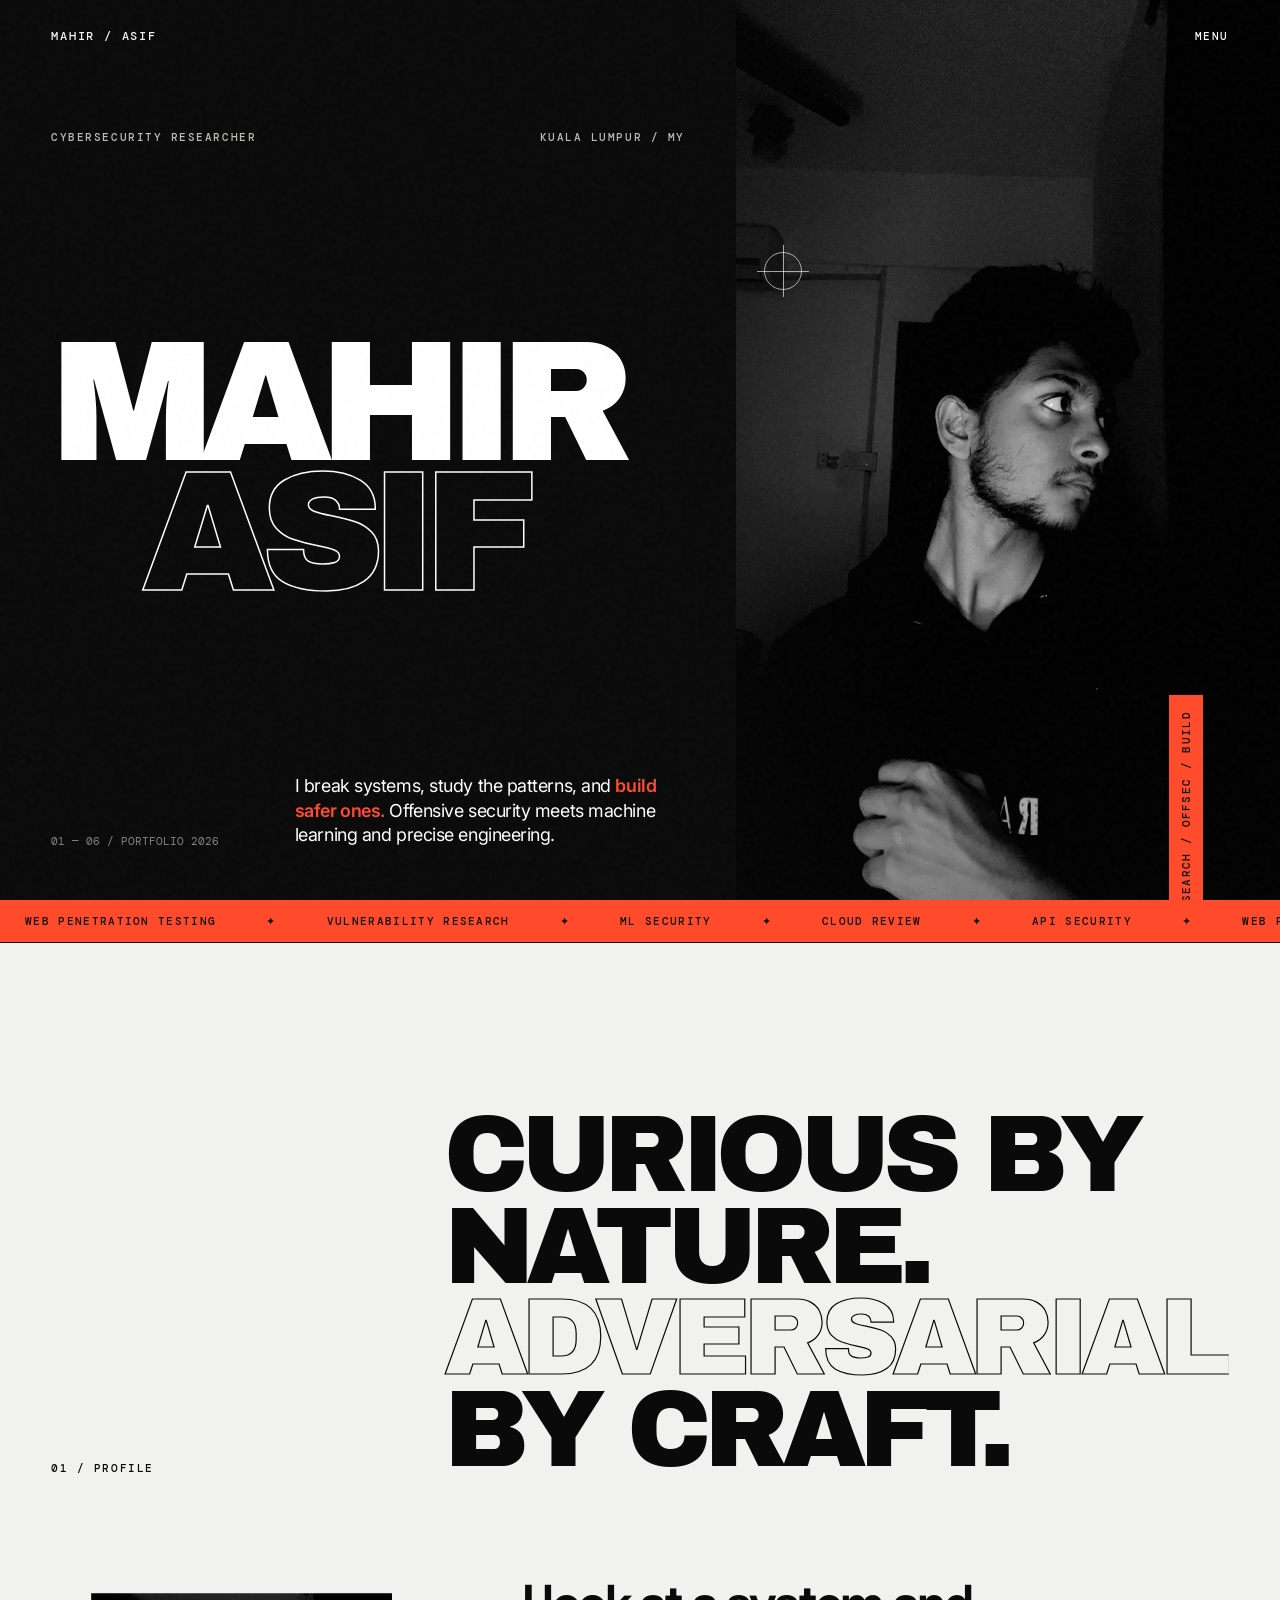
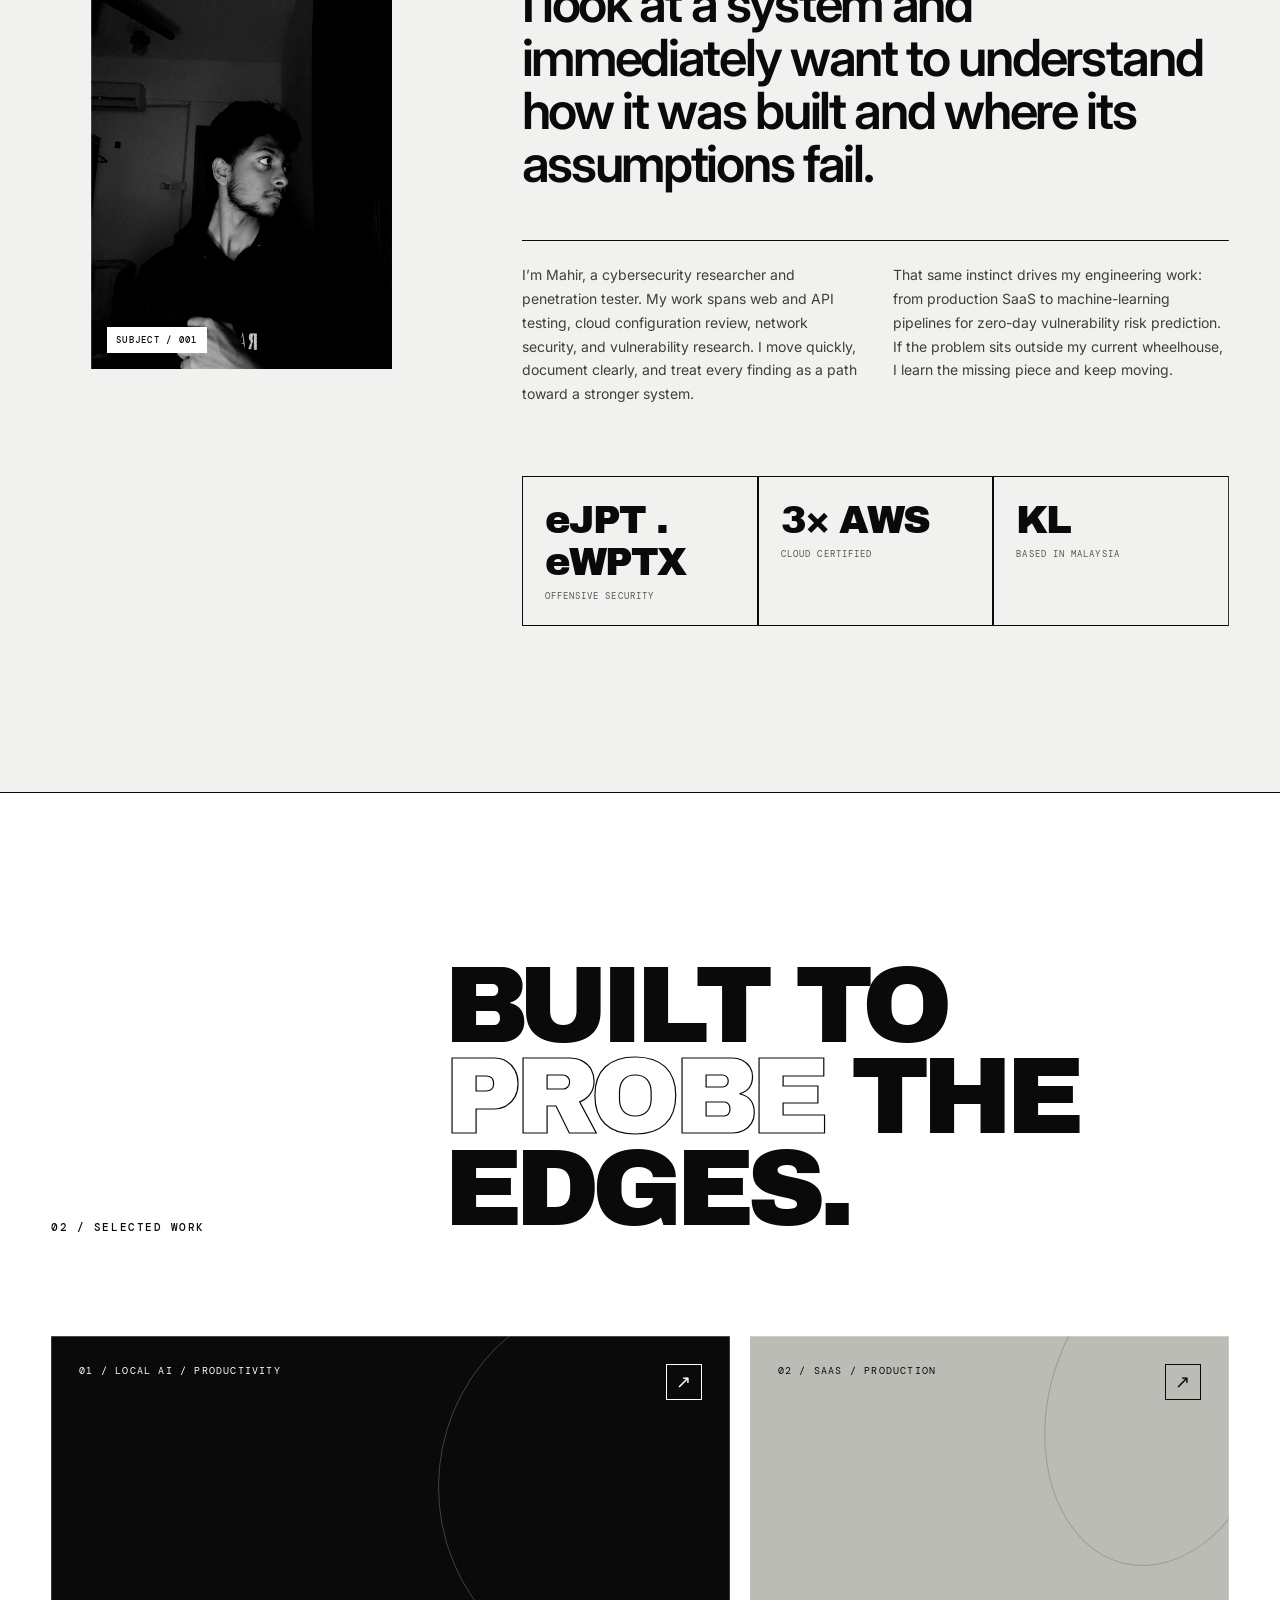
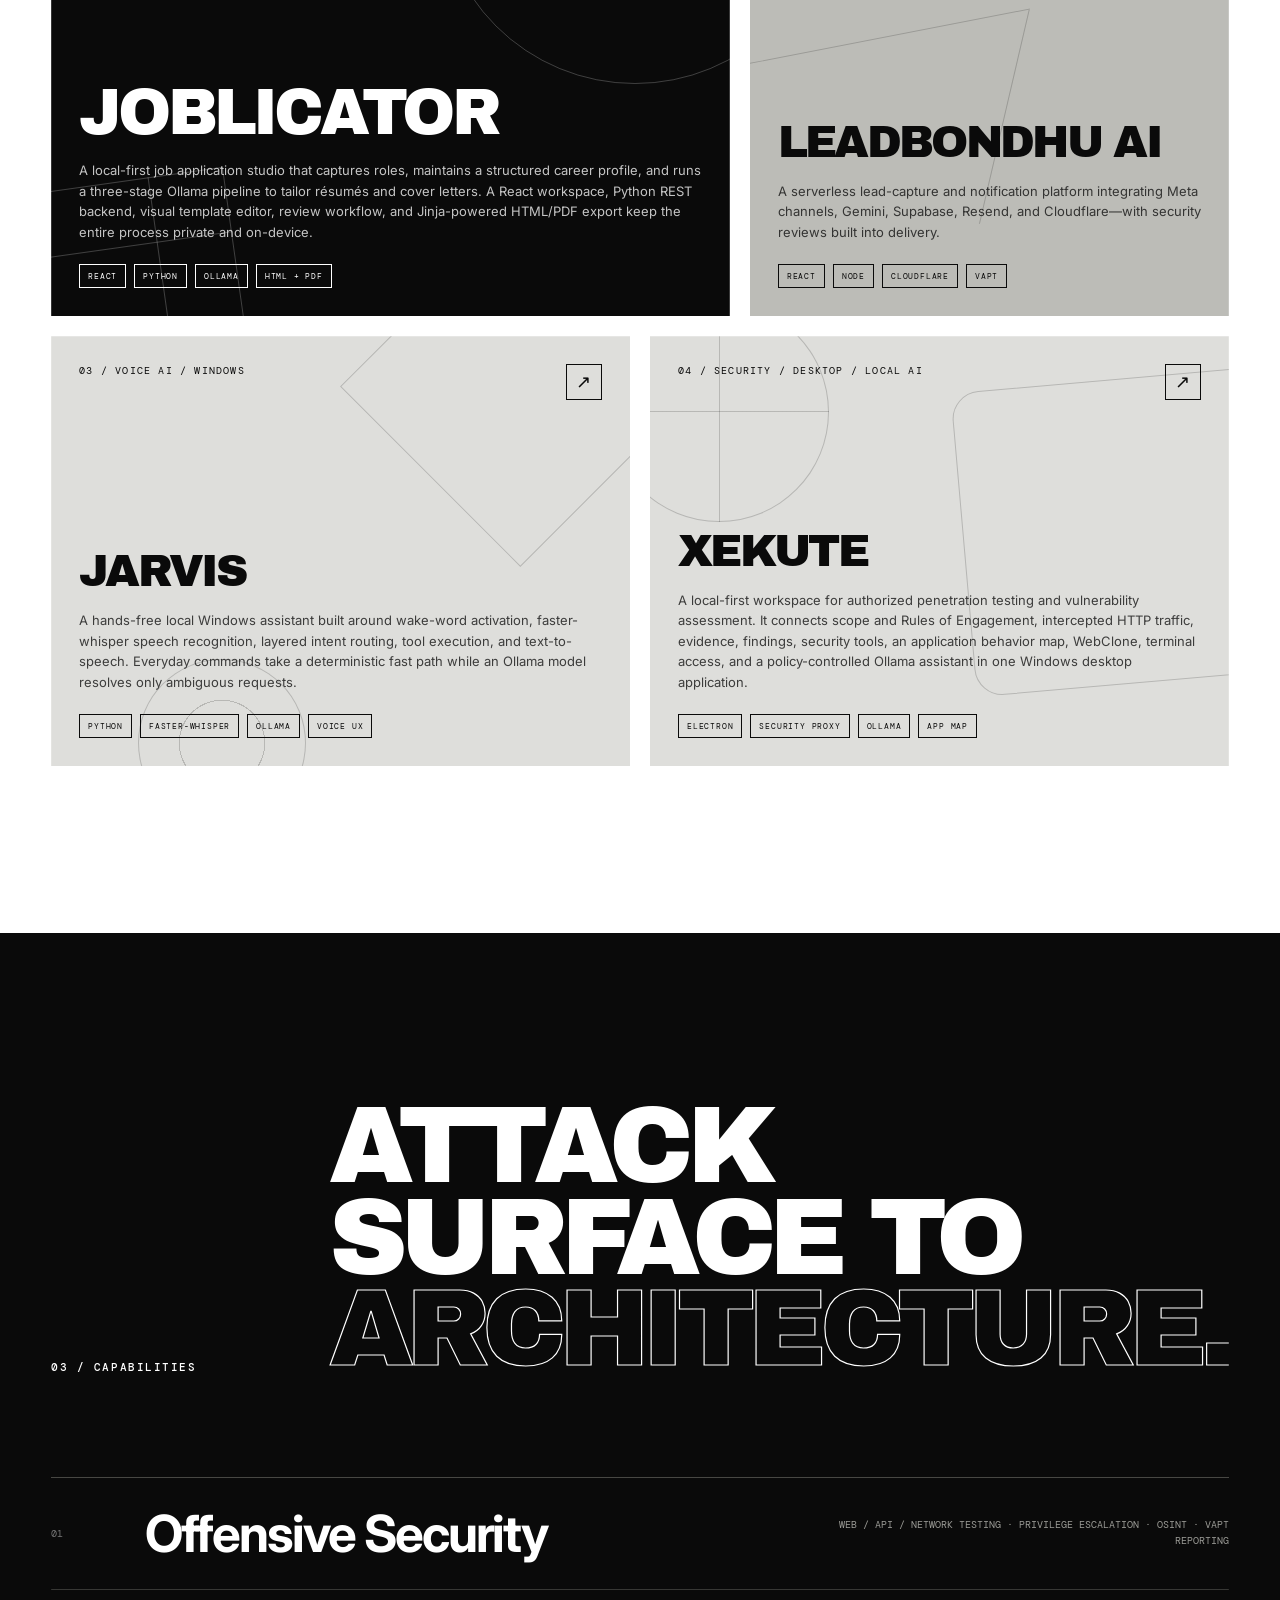
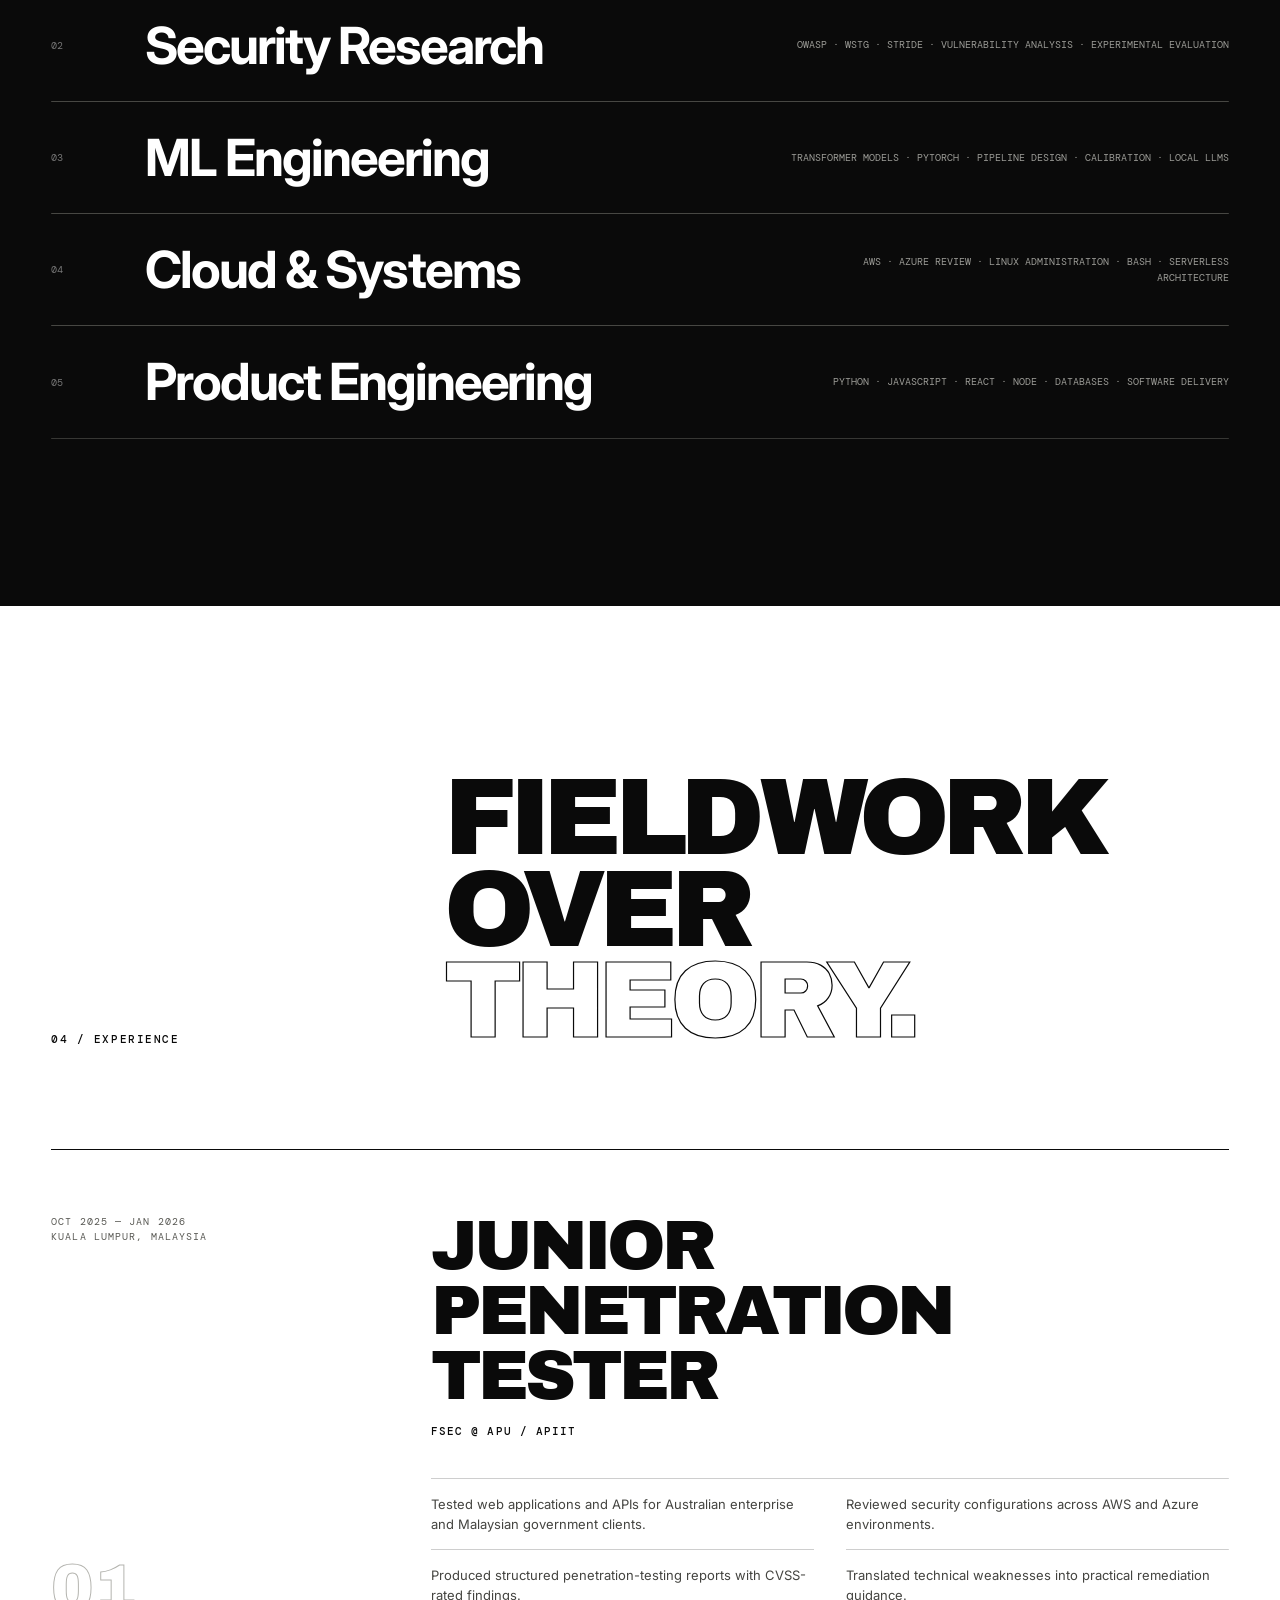
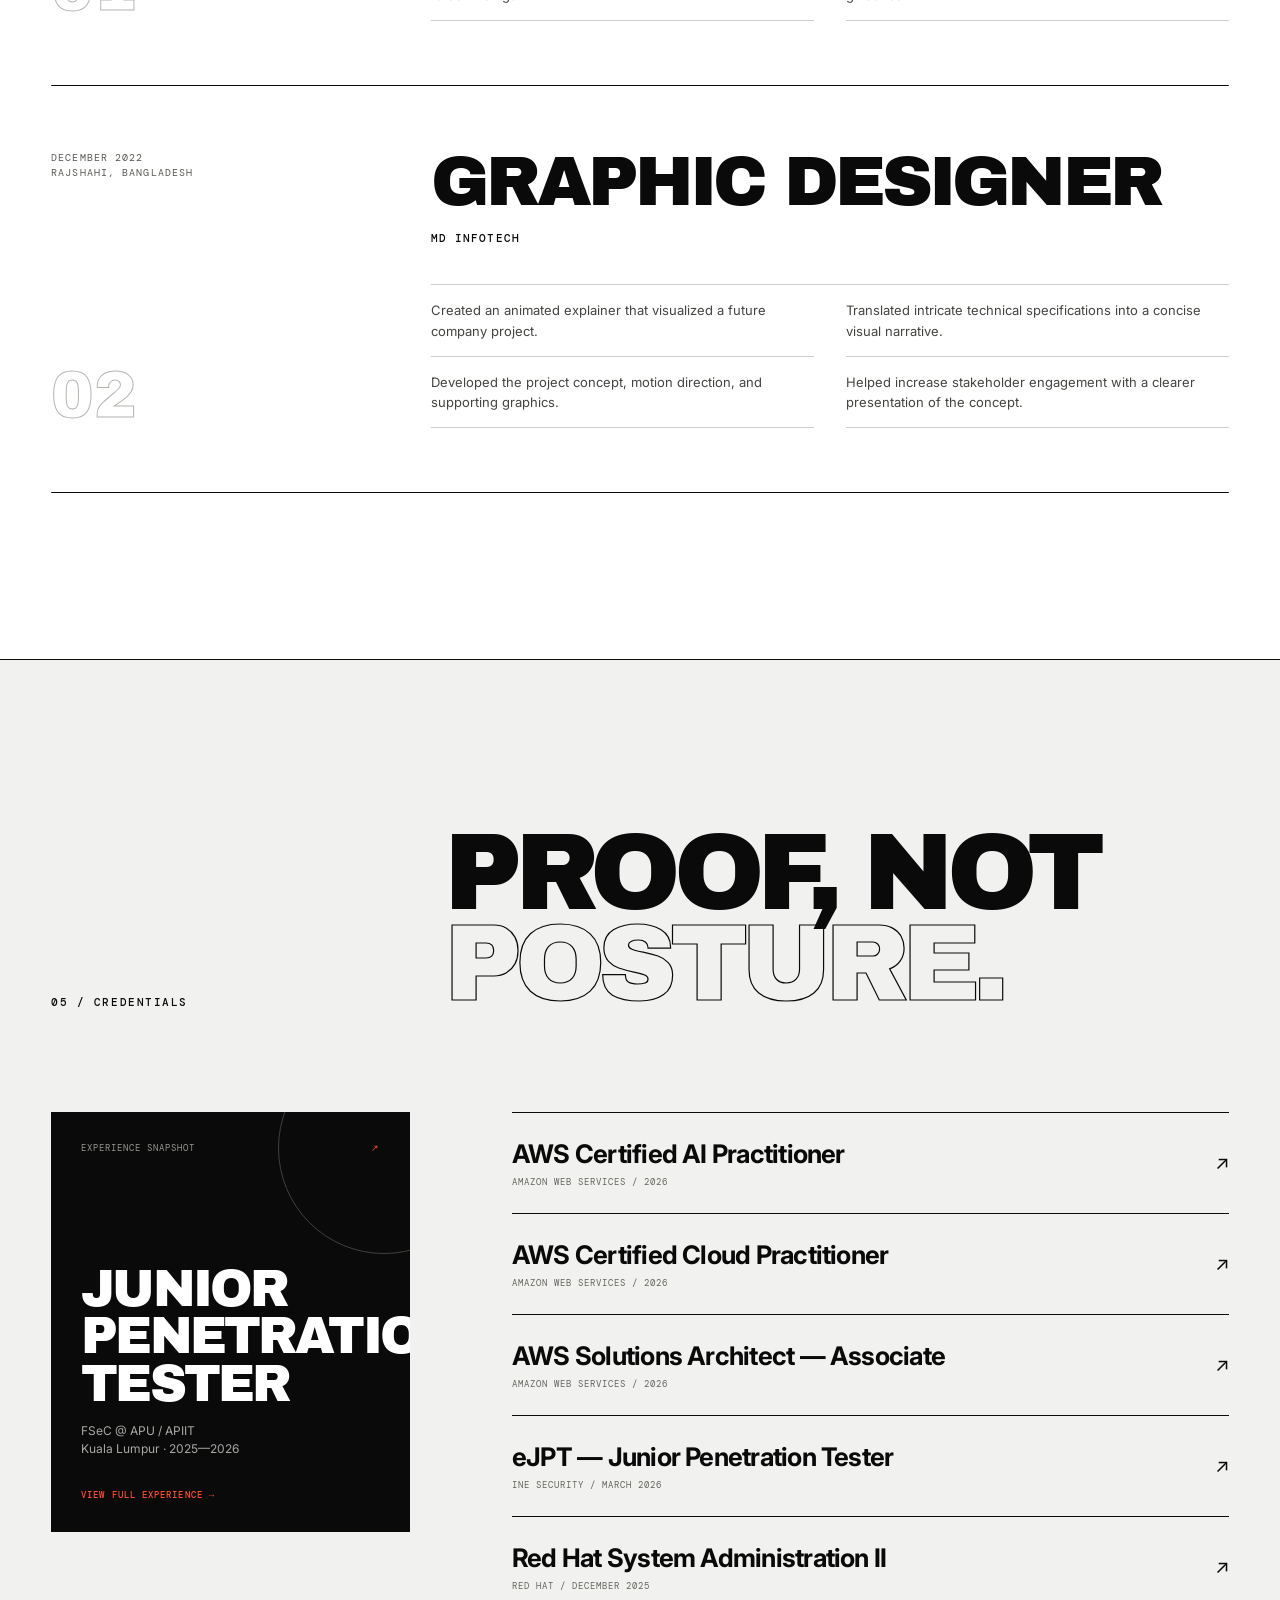
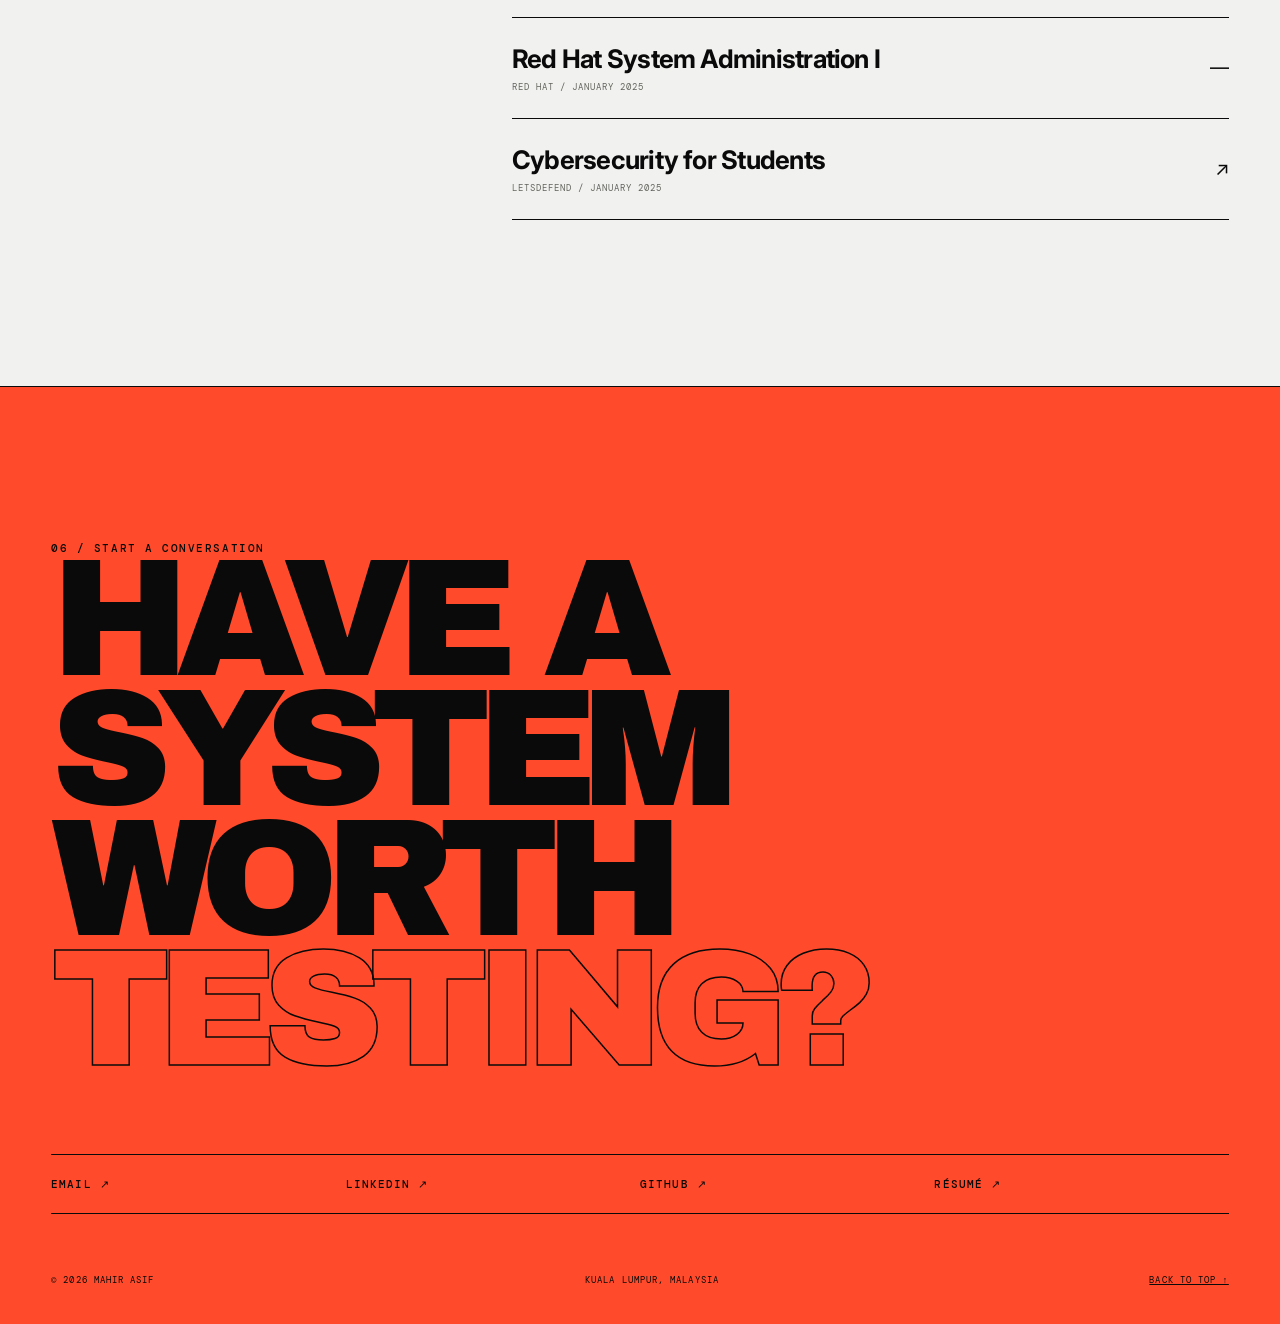
==== commit 85b69cad: "updated" ====
--- a/index.html
+++ b/index.html
@@ -52,8 +52,8 @@
     .contact-footer a:hover {
       text-shadow: -2px 0 1px rgba(255, 45, 35, .72), 2px 0 1px rgba(0, 190, 255, .72);
     }
-    .noise { position: fixed; inset: 0; z-index: 100; pointer-events: none; opacity: .035; background-image: url("data:image/svg+xml,%3Csvg viewBox='0 0 180 180' xmlns='http://www.w3.org/2000/svg'%3E%3Cfilter id='n'%3E%3CfeTurbulence type='fractalNoise' baseFrequency='.9' numOctaves='3' stitchTiles='stitch'/%3E%3C/filter%3E%3Crect width='100%25' height='100%25' filter='url(%23n)' opacity='.8'/%3E%3C/svg%3E"); }
-    .scroll-control { --scroll-offset: 0px; --scroll-rail-color: rgba(255,255,255,.48); --scroll-thumb-color: var(--accent); position: fixed; z-index: 88; top: 50%; right: 0; width: 52px; height: 25vh; padding: 0; border: 0; background: transparent; transform: translateY(-50%); cursor: pointer; touch-action: none; }
+    .noise { position: fixed; inset: 0; z-index: 100; Xekute-events: none; opacity: .035; background-image: url("data:image/svg+xml,%3Csvg viewBox='0 0 180 180' xmlns='http://www.w3.org/2000/svg'%3E%3Cfilter id='n'%3E%3CfeTurbulence type='fractalNoise' baseFrequency='.9' numOctaves='3' stitchTiles='stitch'/%3E%3C/filter%3E%3Crect width='100%25' height='100%25' filter='url(%23n)' opacity='.8'/%3E%3C/svg%3E"); }
+    .scroll-control { --scroll-offset: 0px; --scroll-rail-color: rgba(255,255,255,.48); --scroll-thumb-color: var(--accent); position: fixed; z-index: 88; top: 50%; right: 0; width: 52px; height: 25vh; padding: 0; border: 0; background: transparent; transform: translateY(-50%); cursor: Xekute; touch-action: none; }
     .scroll-control[data-tone="light"] { --scroll-rail-color: rgba(10,10,10,.42); --scroll-thumb-color: var(--accent); }
     .scroll-control[data-tone="dark"] { --scroll-rail-color: rgba(255,255,255,.48); --scroll-thumb-color: var(--accent); }
     .scroll-control[data-tone="accent"] { --scroll-rail-color: rgba(255,255,255,.72); --scroll-thumb-color: var(--ink); }
@@ -68,7 +68,7 @@
     .site-header { position: fixed; inset: 0 0 auto; z-index: 90; height: 72px; display: grid; grid-template-columns: 1fr auto 1fr; align-items: center; padding: 0 var(--pad); color: var(--white); mix-blend-mode: difference; }
     .brand { font: 500 12px "DM Mono", monospace; letter-spacing: .15em; text-decoration: none; text-transform: uppercase; }
     .availability { justify-self: center; display: flex; align-items: center; gap: 9px; font: 400 10px "DM Mono", monospace; letter-spacing: .12em; text-transform: uppercase; }
-    .menu-btn { justify-self: end; border: 0; padding: 8px 0; background: transparent; color: inherit; font: 500 11px "DM Mono", monospace; letter-spacing: .14em; text-transform: uppercase; cursor: pointer; }
+    .menu-btn { justify-self: end; border: 0; padding: 8px 0; background: transparent; color: inherit; font: 500 11px "DM Mono", monospace; letter-spacing: .14em; text-transform: uppercase; cursor: Xekute; }
     .menu { position: fixed; inset: 0; z-index: 80; background: var(--ink); color: var(--white); display: grid; place-content: center; opacity: 0; visibility: hidden; transition: opacity .35s ease, visibility .35s; }
     .menu.open { opacity: 1; visibility: visible; }
     .menu nav { display: flex; flex-direction: column; align-items: center; }
@@ -125,7 +125,7 @@
     .project:nth-child(2) { grid-column: span 5; background: #bcbcb7; color: var(--ink); --shape: #653fe8; --shape-alt: #9a5cff; --shape-rgb: 101,63,232; --shape-rest: rgba(10,10,10,.18); }
     .project:nth-child(3) { grid-column: span 6; background: #dededb; color: var(--ink); --shape: #ffc928; --shape-alt: #ffc928; --shape-rgb: 255,201,40; --shape-rest: rgba(10,10,10,.18); }
     .project:nth-child(4) { grid-column: span 6; background: #dededb; color: var(--ink); --shape: #246cff; --shape-alt: #43ddff; --shape-rgb: 36,108,255; --shape-rest: rgba(10,10,10,.18); }
-    .project::before, .project::after { content: ""; position: absolute; z-index: -1; box-sizing: border-box; color: var(--shape-rest); opacity: 1; pointer-events: none; transition: color .35s ease, border-color .35s ease, filter .35s ease, transform .55s cubic-bezier(.2,.72,.2,1); }
+    .project::before, .project::after { content: ""; position: absolute; z-index: -1; box-sizing: border-box; color: var(--shape-rest); opacity: 1; Xekute-events: none; transition: color .35s ease, border-color .35s ease, filter .35s ease, transform .55s cubic-bezier(.2,.72,.2,1); }
     .project:hover::before, .project:hover::after { color: var(--shape); border-color: var(--shape); filter: drop-shadow(-2px 0 1px rgba(var(--shape-rgb),.72)) drop-shadow(2px 0 1px var(--shape-alt)); }
 
     /* Joblicator — orbital workspace and a skewed application grid. */
@@ -146,7 +146,7 @@
     .project:nth-child(3):hover::before { transform: rotate(52deg) scale(1.07); }
     .project:nth-child(3):hover::after { transform: scale(1.12); }
 
-    /* Pointer-mini — a framed viewport with a precise crosshair. */
+    /* Xekute — a framed viewport with a precise crosshair. */
     .project:nth-child(4)::before { width: 55%; height: 71%; right: -9%; top: 10%; border: 1px solid var(--shape-rest); border-radius: 28px; transform: rotate(-5deg); }
     .project:nth-child(4)::after { width: 38%; aspect-ratio: 1; left: -7%; top: -8%; border: 1px solid var(--shape-rest); border-radius: 50%; background: linear-gradient(90deg, transparent calc(50% - .5px), currentColor calc(50% - .5px) calc(50% + .5px), transparent calc(50% + .5px)), linear-gradient(0deg, transparent calc(50% - .5px), currentColor calc(50% - .5px) calc(50% + .5px), transparent calc(50% + .5px)); }
     .project:nth-child(4):hover::before { transform: rotate(-2deg) translate(-6px,4px); }
@@ -370,7 +370,7 @@
       .hero-copy { min-height: 100svh; }
       .hero-visual { height: 100svh; }
     }
-    @media (hover: none), (pointer: coarse) {
+    @media (hover: none), (Xekute: coarse) {
       .scroll-rail { opacity: .55; transform: scaleY(1); }
       .menu a:hover { transform: none; }
       .capability:hover h3 { transform: none; }
@@ -429,7 +429,7 @@
         <a class="project reveal" href="joblicator.html"><div class="project-top"><span>01 / Local AI / Productivity</span><span class="project-arrow">↗</span></div><div><h3>Joblicator</h3><p>A local-first job application studio that captures roles, maintains a structured career profile, and runs a three-stage Ollama pipeline to tailor résumés and cover letters. A React workspace, Python REST backend, visual template editor, review workflow, and Jinja-powered HTML/PDF export keep the entire process private and on-device.</p><div class="project-tags"><span>React</span><span>Python</span><span>Ollama</span><span>HTML + PDF</span></div></div></a>
         <a class="project reveal" href="https://leadbondhuai.online" target="_blank" rel="noreferrer"><div class="project-top"><span>02 / SaaS / Production</span><span class="project-arrow">↗</span></div><div><h3>LeadBondhu AI</h3><p>A serverless lead-capture and notification platform integrating Meta channels, Gemini, Supabase, Resend, and Cloudflare—with security reviews built into delivery.</p><div class="project-tags"><span>React</span><span>Node</span><span>Cloudflare</span><span>VAPT</span></div></div></a>
         <a class="project reveal" href="jarvis.html"><div class="project-top"><span>03 / Voice AI / Windows</span><span class="project-arrow">↗</span></div><div><h3>Jarvis</h3><p>A hands-free local Windows assistant built around wake-word activation, faster-whisper speech recognition, layered intent routing, tool execution, and text-to-speech. Everyday commands take a deterministic fast path while an Ollama model resolves only ambiguous requests.</p><div class="project-tags"><span>Python</span><span>faster-whisper</span><span>Ollama</span><span>Voice UX</span></div></div></a>
-        <a class="project reveal" href="pointer-mini.html"><div class="project-top"><span>04 / Security / Desktop / Local AI</span><span class="project-arrow">↗</span></div><div><h3>Pointer-mini</h3><p>A local-first workspace for authorized penetration testing and vulnerability assessment. It connects scope and Rules of Engagement, intercepted HTTP traffic, evidence, findings, security tools, an application behavior map, WebClone, terminal access, and a policy-controlled Ollama assistant in one Windows desktop application.</p><div class="project-tags"><span>Electron</span><span>Security Proxy</span><span>Ollama</span><span>App Map</span></div></div></a>
+        <a class="project reveal" href="Xekute.html"><div class="project-top"><span>04 / Security / Desktop / Local AI</span><span class="project-arrow">↗</span></div><div><h3>Xekute</h3><p>A local-first workspace for authorized penetration testing and vulnerability assessment. It connects scope and Rules of Engagement, intercepted HTTP traffic, evidence, findings, security tools, an application behavior map, WebClone, terminal access, and a policy-controlled Ollama assistant in one Windows desktop application.</p><div class="project-tags"><span>Electron</span><span>Security Proxy</span><span>Ollama</span><span>App Map</span></div></div></a>
       </div>
     </section>
 
@@ -551,21 +551,21 @@
       const tone = sectionBelow?.closest('.contact') ? 'accent' : sectionBelow?.closest('.hero, .expertise, .menu') ? 'dark' : 'light';
       scrollControl.dataset.tone = tone;
     };
-    const scrollFromPointer = event => {
+    const scrollFromXekute = event => {
       const bounds = scrollRail.getBoundingClientRect();
       const thumbHeight = scrollThumb.offsetHeight;
       const progress = Math.min(Math.max((event.clientY - bounds.top - thumbHeight / 2) / Math.max(bounds.height - thumbHeight, 1), 0), 1);
       const maximum = document.documentElement.scrollHeight - innerHeight;
       scrollTo({ top: maximum * progress, behavior: scrollControl.classList.contains('dragging') ? 'auto' : 'smooth' });
     };
-    scrollControl.addEventListener('pointerdown', event => {
+    scrollControl.addEventListener('Xekutedown', event => {
       scrollControl.classList.add('dragging');
-      scrollControl.setPointerCapture(event.pointerId);
-      scrollFromPointer(event);
+      scrollControl.setXekuteCapture(event.XekuteId);
+      scrollFromXekute(event);
     });
-    scrollControl.addEventListener('pointermove', event => { if (scrollControl.classList.contains('dragging')) scrollFromPointer(event); });
-    scrollControl.addEventListener('pointerup', event => { scrollControl.classList.remove('dragging'); scrollControl.releasePointerCapture(event.pointerId); });
-    scrollControl.addEventListener('pointercancel', () => scrollControl.classList.remove('dragging'));
+    scrollControl.addEventListener('Xekutemove', event => { if (scrollControl.classList.contains('dragging')) scrollFromXekute(event); });
+    scrollControl.addEventListener('Xekuteup', event => { scrollControl.classList.remove('dragging'); scrollControl.releaseXekuteCapture(event.XekuteId); });
+    scrollControl.addEventListener('Xekutecancel', () => scrollControl.classList.remove('dragging'));
     scrollControl.addEventListener('keydown', event => {
       const steps = { ArrowUp: -80, ArrowDown: 80, PageUp: -innerHeight * .8, PageDown: innerHeight * .8 };
       if (event.key in steps) { event.preventDefault(); scrollBy({ top: steps[event.key], behavior: 'smooth' }); }
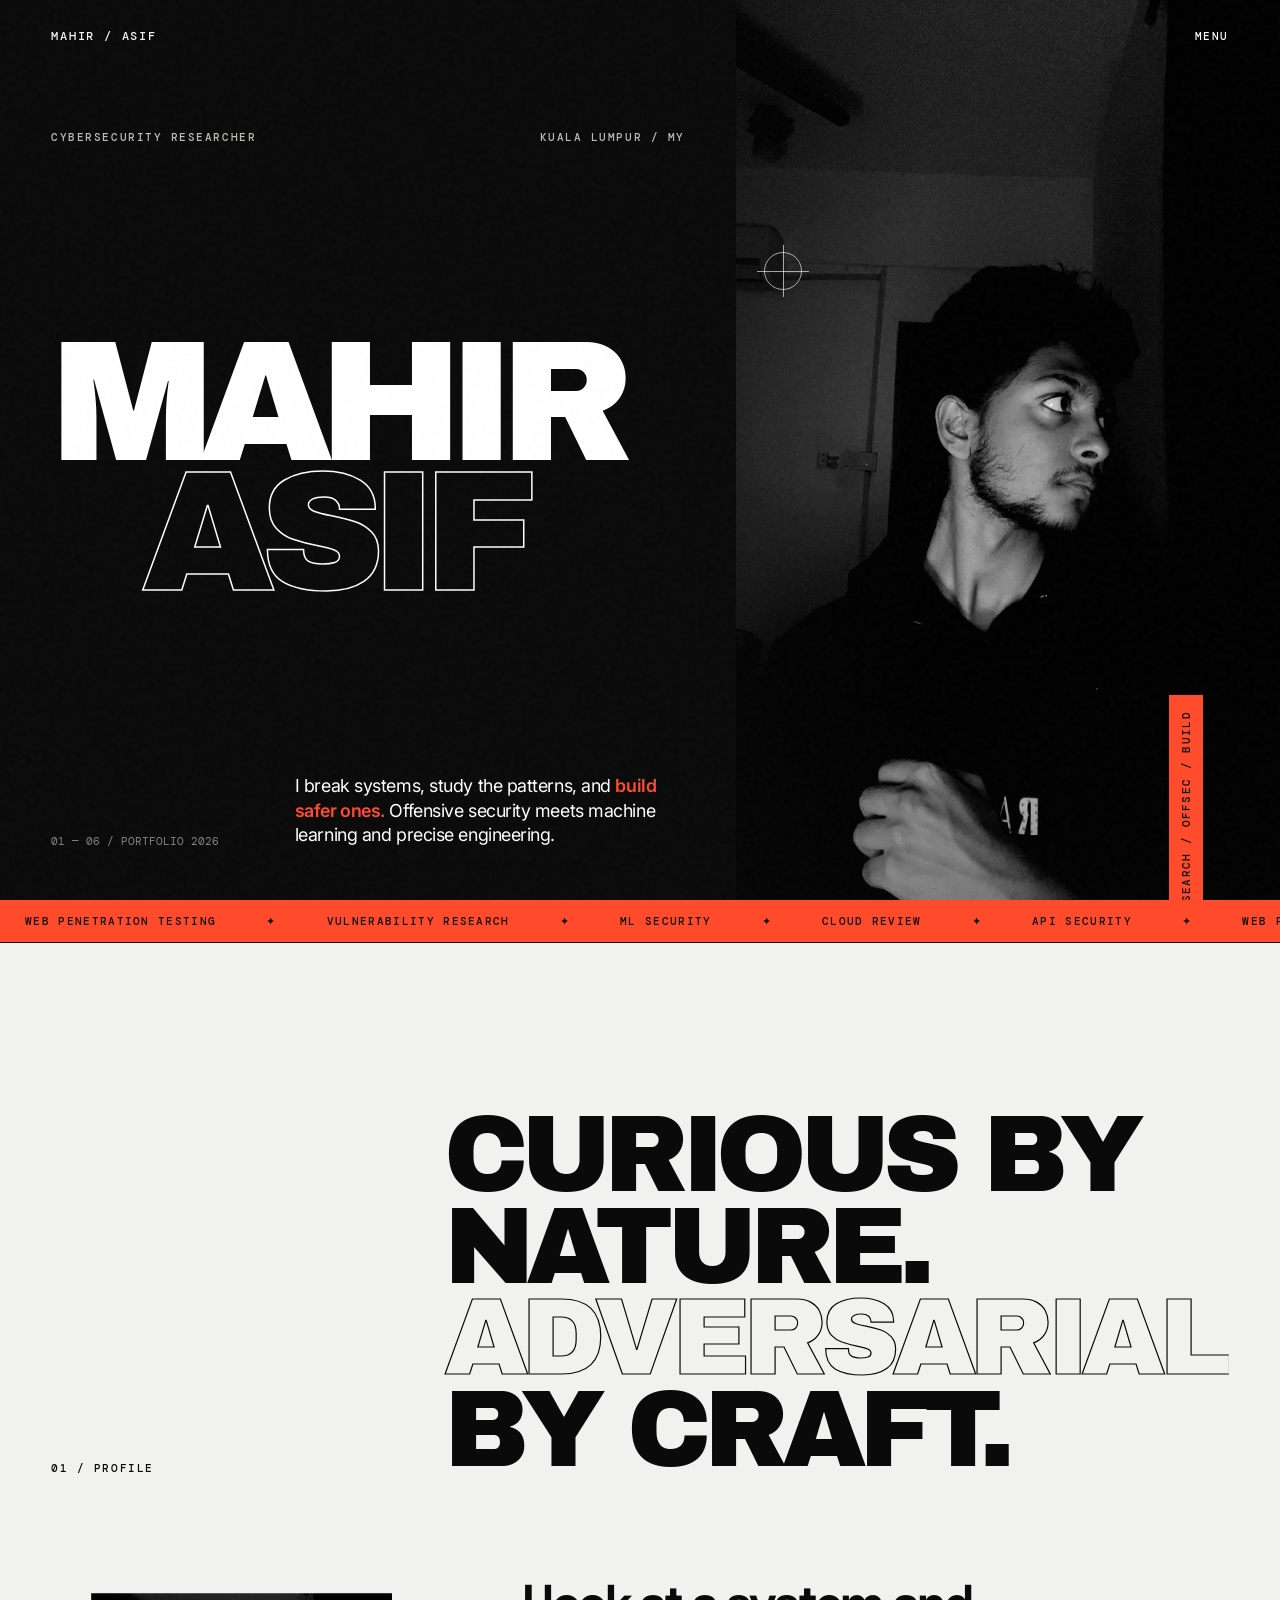
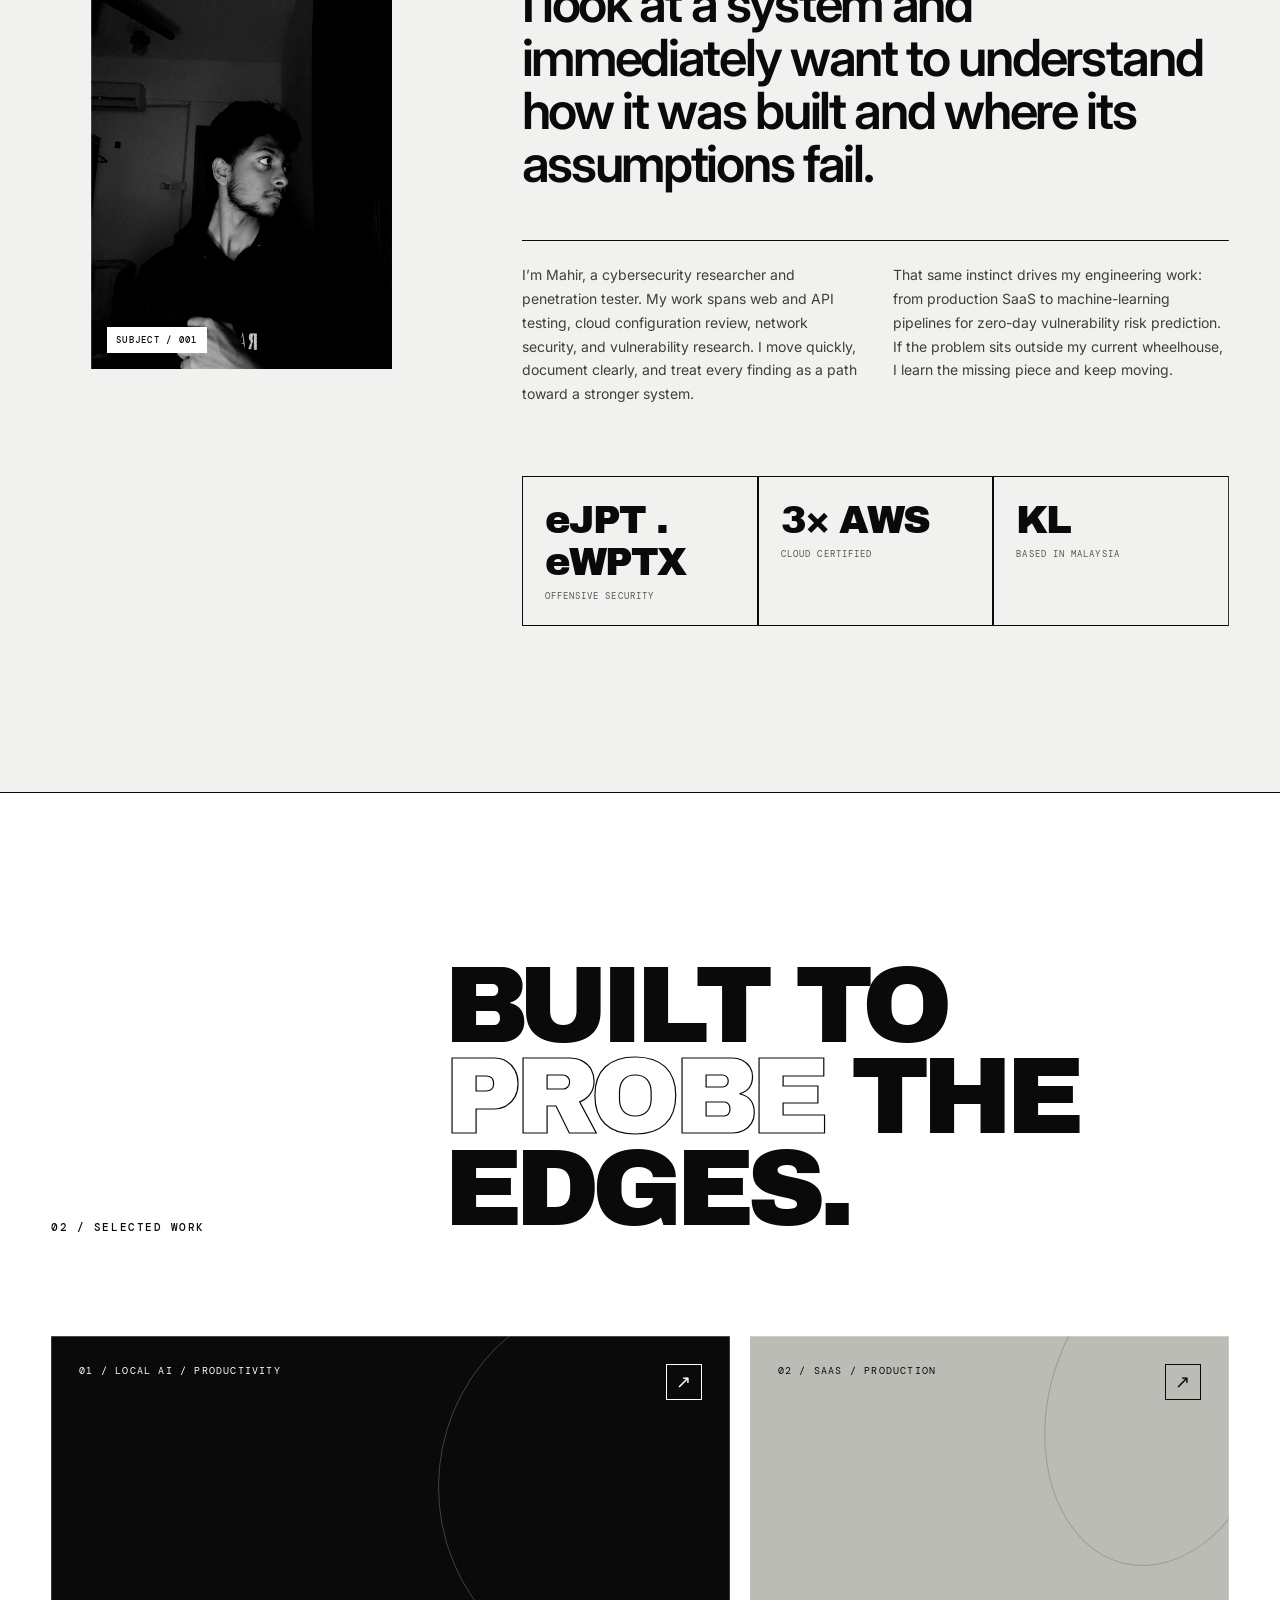
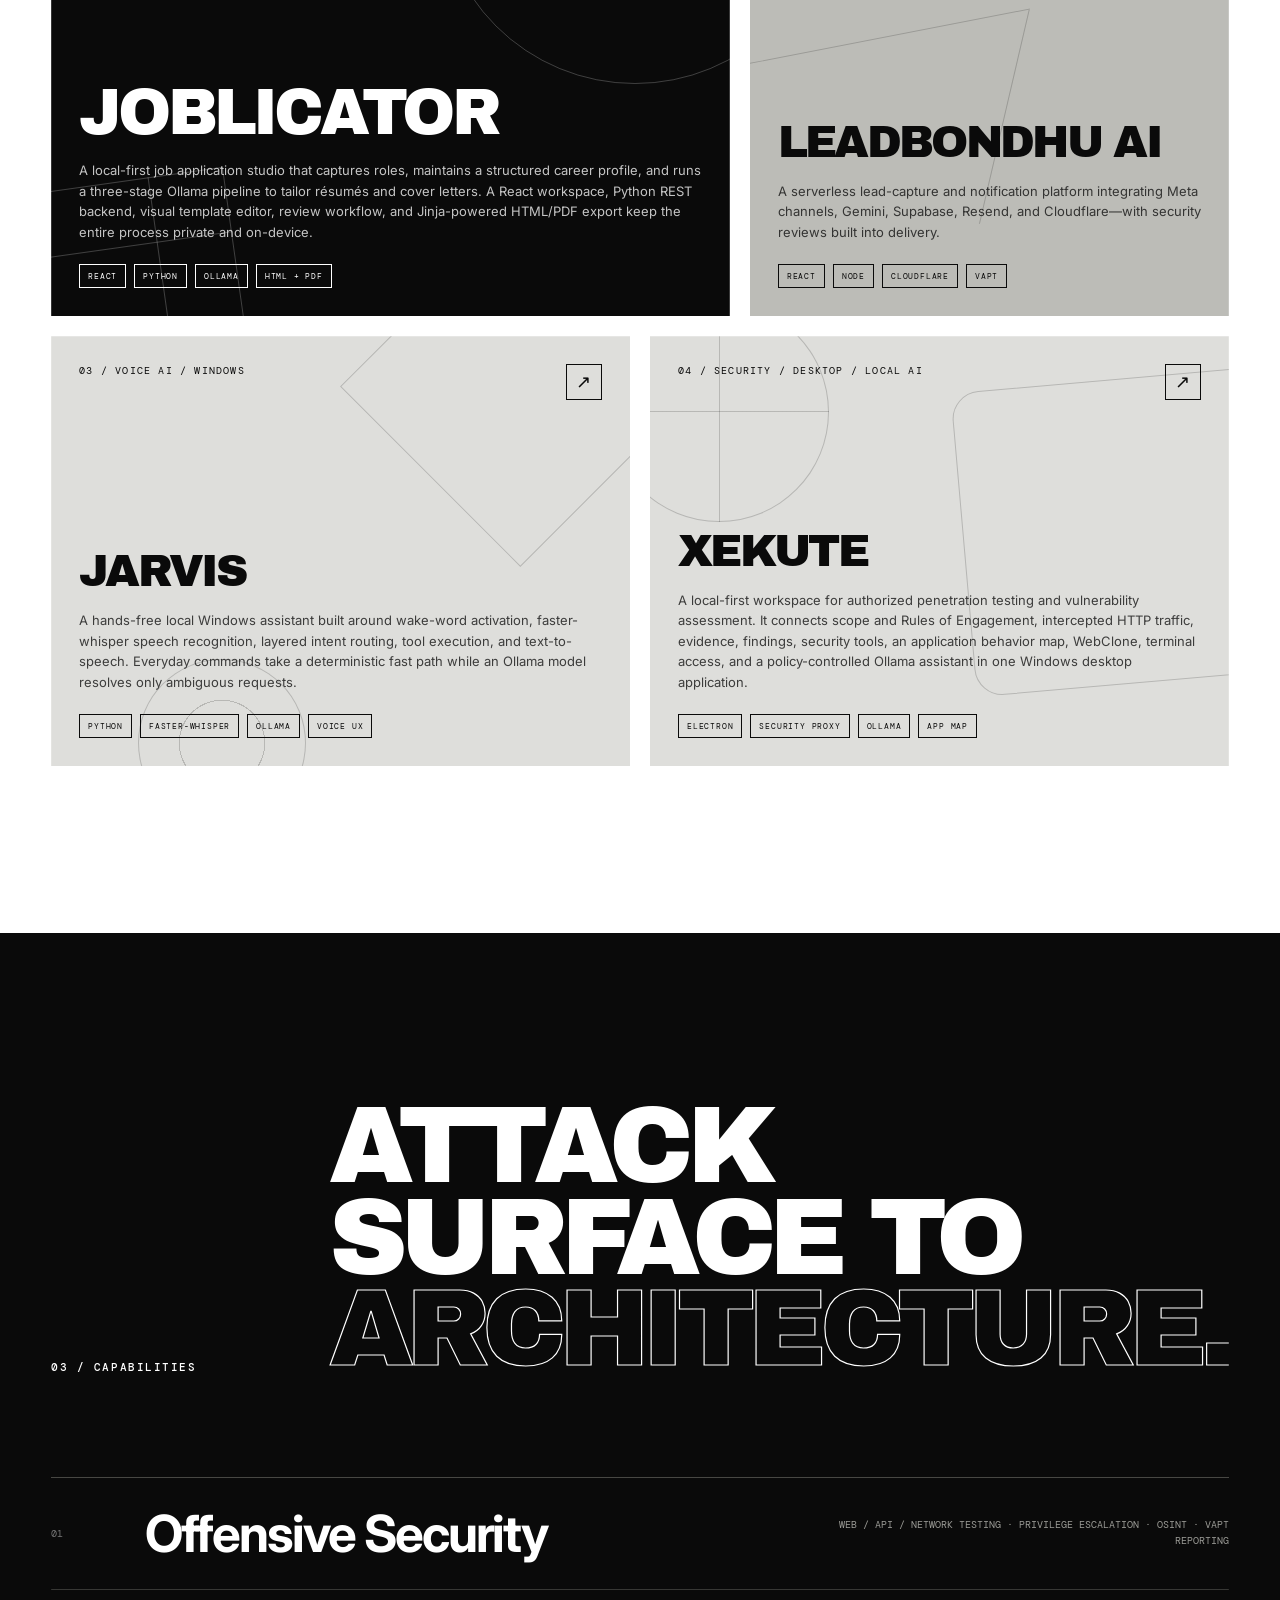
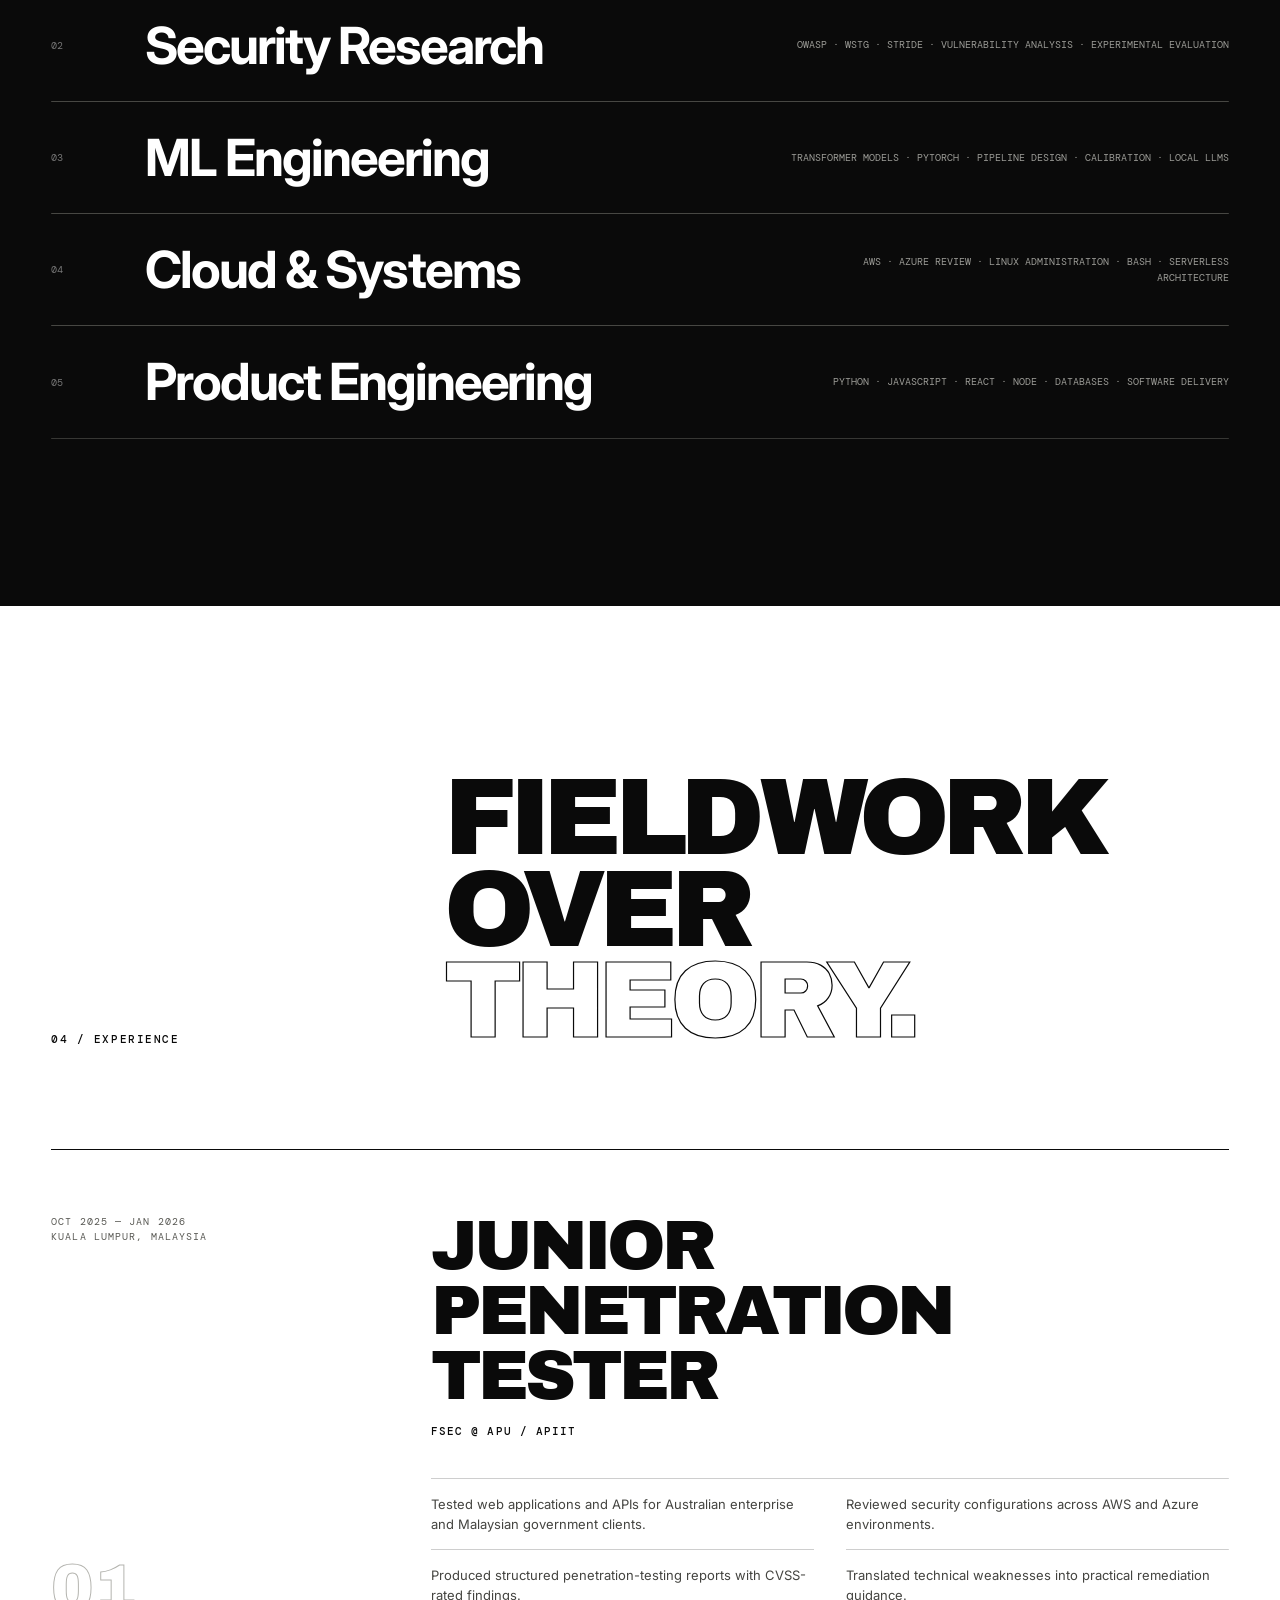
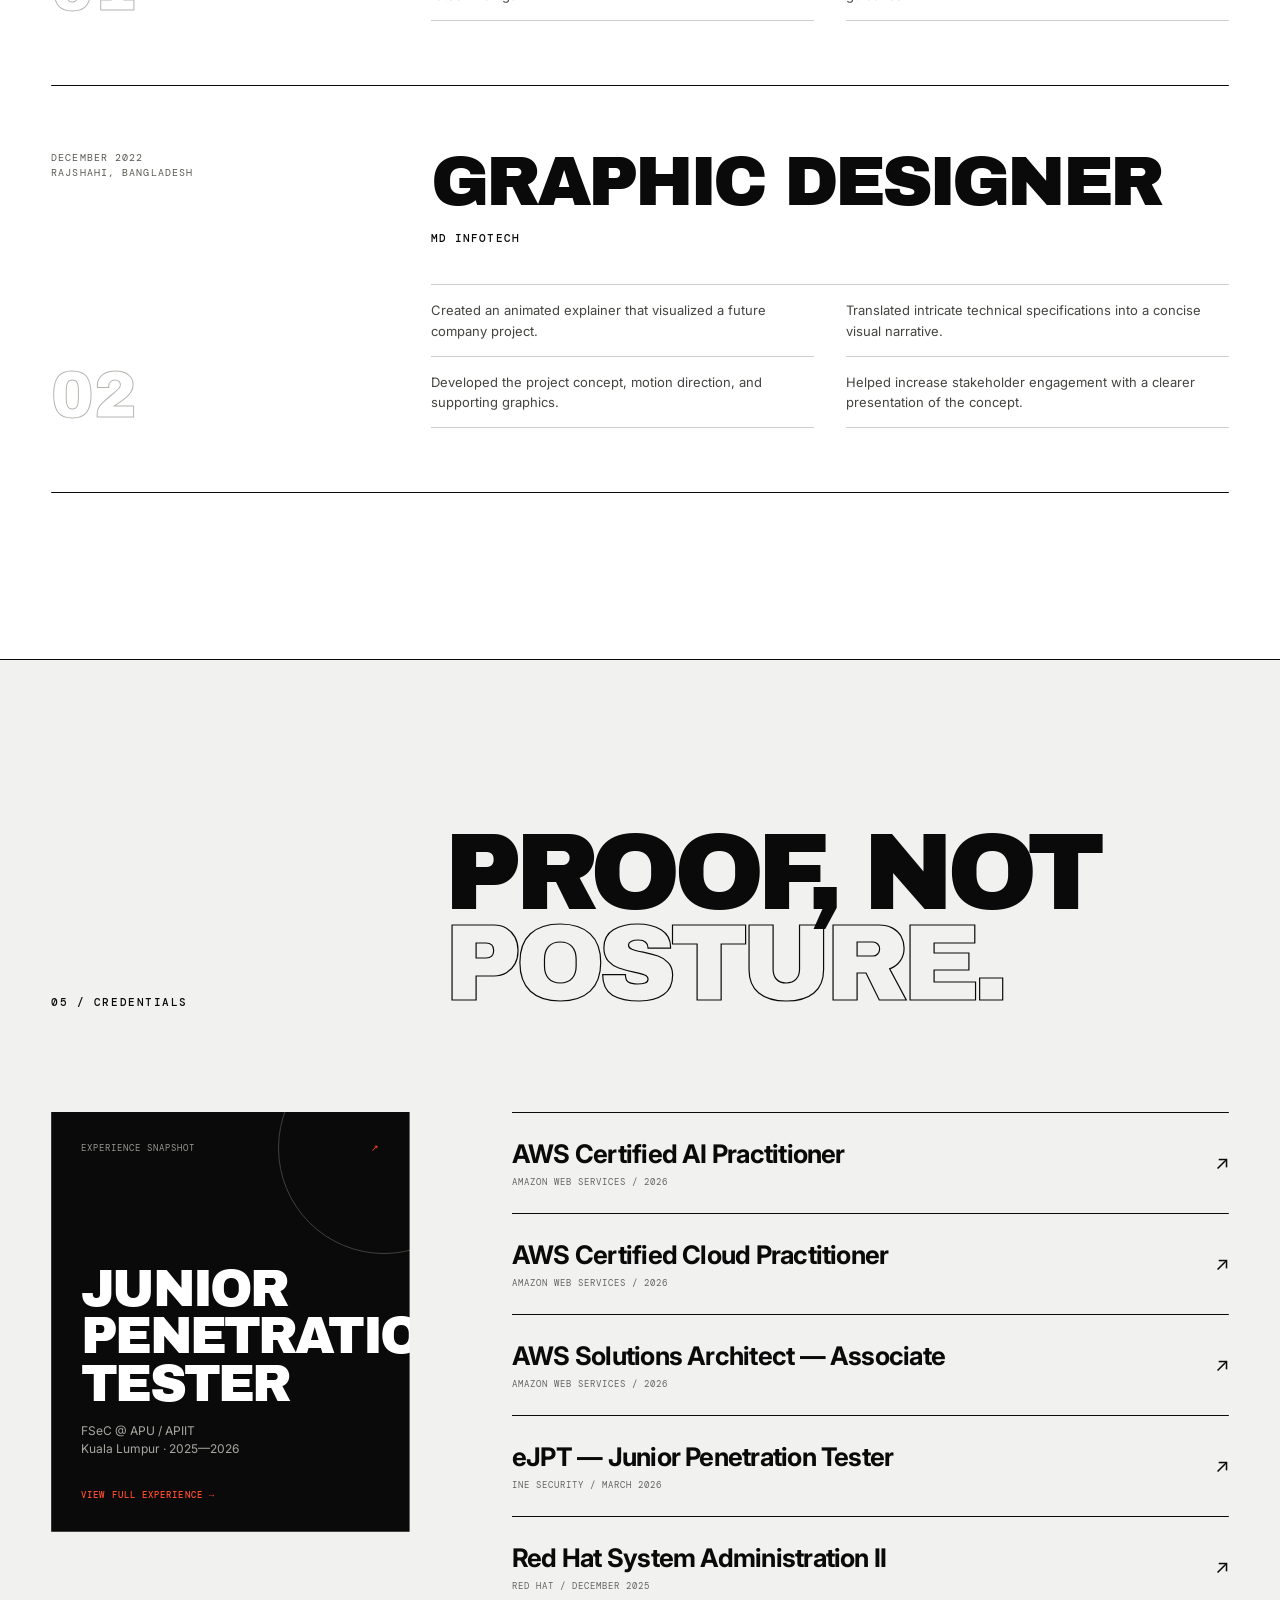
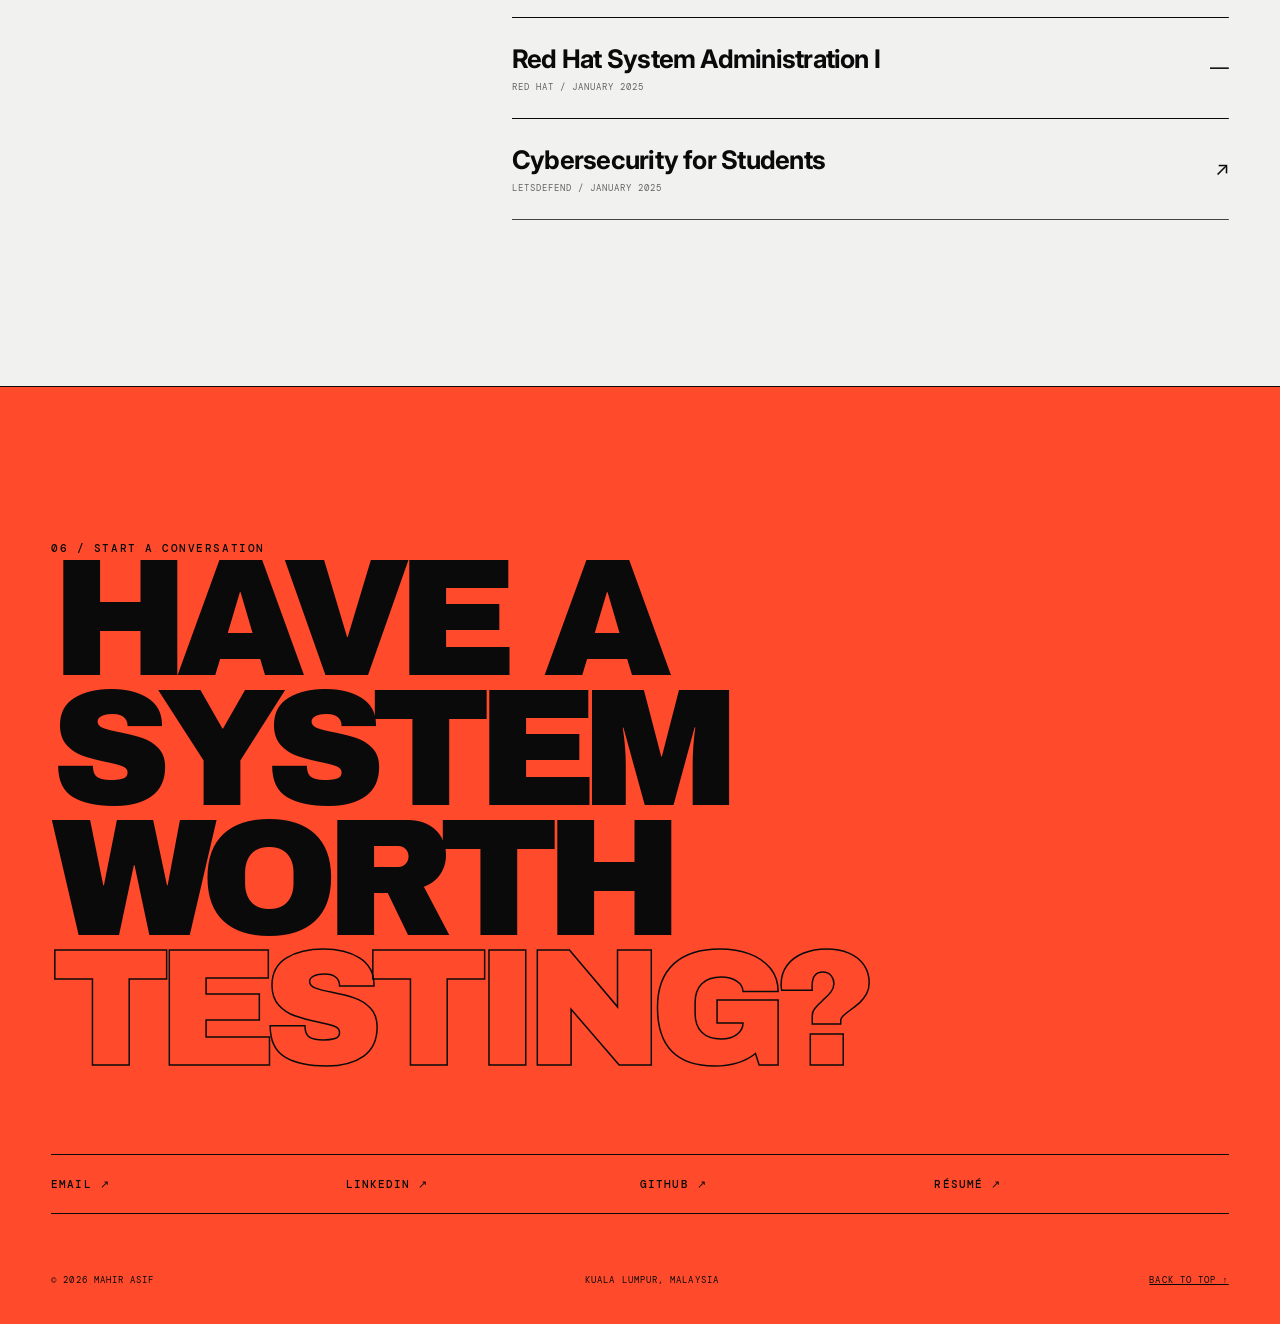
==== commit 8eaed865: "Optimize mobile layout" ====
--- a/index.html
+++ b/index.html
@@ -29,7 +29,7 @@
       --pad: clamp(20px, 4vw, 64px);
     }
     * { box-sizing: border-box; }
-    html { scroll-behavior: smooth; scroll-padding-top: 80px; scrollbar-width: none; }
+    html { scroll-behavior: smooth; scroll-padding-top: 80px; scrollbar-width: none; overflow-x: clip; }
     body { margin: 0; background: var(--paper); color: var(--ink); font-family: Inter, Arial, sans-serif; -webkit-font-smoothing: antialiased; overflow-x: hidden; }
     body { -ms-overflow-style: none; }
     html::-webkit-scrollbar, body::-webkit-scrollbar { display: none; width: 0; height: 0; }
@@ -52,8 +52,8 @@
     .contact-footer a:hover {
       text-shadow: -2px 0 1px rgba(255, 45, 35, .72), 2px 0 1px rgba(0, 190, 255, .72);
     }
-    .noise { position: fixed; inset: 0; z-index: 100; Xekute-events: none; opacity: .035; background-image: url("data:image/svg+xml,%3Csvg viewBox='0 0 180 180' xmlns='http://www.w3.org/2000/svg'%3E%3Cfilter id='n'%3E%3CfeTurbulence type='fractalNoise' baseFrequency='.9' numOctaves='3' stitchTiles='stitch'/%3E%3C/filter%3E%3Crect width='100%25' height='100%25' filter='url(%23n)' opacity='.8'/%3E%3C/svg%3E"); }
-    .scroll-control { --scroll-offset: 0px; --scroll-rail-color: rgba(255,255,255,.48); --scroll-thumb-color: var(--accent); position: fixed; z-index: 88; top: 50%; right: 0; width: 52px; height: 25vh; padding: 0; border: 0; background: transparent; transform: translateY(-50%); cursor: Xekute; touch-action: none; }
+    .noise { position: fixed; inset: 0; z-index: 100; pointer-events: none; opacity: .035; background-image: url("data:image/svg+xml,%3Csvg viewBox='0 0 180 180' xmlns='http://www.w3.org/2000/svg'%3E%3Cfilter id='n'%3E%3CfeTurbulence type='fractalNoise' baseFrequency='.9' numOctaves='3' stitchTiles='stitch'/%3E%3C/filter%3E%3Crect width='100%25' height='100%25' filter='url(%23n)' opacity='.8'/%3E%3C/svg%3E"); }
+    .scroll-control { --scroll-offset: 0px; --scroll-rail-color: rgba(255,255,255,.48); --scroll-thumb-color: var(--accent); position: fixed; z-index: 88; top: 50%; right: 0; width: 52px; height: 25vh; padding: 0; border: 0; background: transparent; transform: translateY(-50%); cursor: pointer; touch-action: none; }
     .scroll-control[data-tone="light"] { --scroll-rail-color: rgba(10,10,10,.42); --scroll-thumb-color: var(--accent); }
     .scroll-control[data-tone="dark"] { --scroll-rail-color: rgba(255,255,255,.48); --scroll-thumb-color: var(--accent); }
     .scroll-control[data-tone="accent"] { --scroll-rail-color: rgba(255,255,255,.72); --scroll-thumb-color: var(--ink); }
@@ -68,7 +68,7 @@
     .site-header { position: fixed; inset: 0 0 auto; z-index: 90; height: 72px; display: grid; grid-template-columns: 1fr auto 1fr; align-items: center; padding: 0 var(--pad); color: var(--white); mix-blend-mode: difference; }
     .brand { font: 500 12px "DM Mono", monospace; letter-spacing: .15em; text-decoration: none; text-transform: uppercase; }
     .availability { justify-self: center; display: flex; align-items: center; gap: 9px; font: 400 10px "DM Mono", monospace; letter-spacing: .12em; text-transform: uppercase; }
-    .menu-btn { justify-self: end; border: 0; padding: 8px 0; background: transparent; color: inherit; font: 500 11px "DM Mono", monospace; letter-spacing: .14em; text-transform: uppercase; cursor: Xekute; }
+    .menu-btn { justify-self: end; border: 0; padding: 8px 0; background: transparent; color: inherit; font: 500 11px "DM Mono", monospace; letter-spacing: .14em; text-transform: uppercase; cursor: pointer; }
     .menu { position: fixed; inset: 0; z-index: 80; background: var(--ink); color: var(--white); display: grid; place-content: center; opacity: 0; visibility: hidden; transition: opacity .35s ease, visibility .35s; }
     .menu.open { opacity: 1; visibility: visible; }
     .menu nav { display: flex; flex-direction: column; align-items: center; }
@@ -125,7 +125,7 @@
     .project:nth-child(2) { grid-column: span 5; background: #bcbcb7; color: var(--ink); --shape: #653fe8; --shape-alt: #9a5cff; --shape-rgb: 101,63,232; --shape-rest: rgba(10,10,10,.18); }
     .project:nth-child(3) { grid-column: span 6; background: #dededb; color: var(--ink); --shape: #ffc928; --shape-alt: #ffc928; --shape-rgb: 255,201,40; --shape-rest: rgba(10,10,10,.18); }
     .project:nth-child(4) { grid-column: span 6; background: #dededb; color: var(--ink); --shape: #246cff; --shape-alt: #43ddff; --shape-rgb: 36,108,255; --shape-rest: rgba(10,10,10,.18); }
-    .project::before, .project::after { content: ""; position: absolute; z-index: -1; box-sizing: border-box; color: var(--shape-rest); opacity: 1; Xekute-events: none; transition: color .35s ease, border-color .35s ease, filter .35s ease, transform .55s cubic-bezier(.2,.72,.2,1); }
+    .project::before, .project::after { content: ""; position: absolute; z-index: -1; box-sizing: border-box; color: var(--shape-rest); opacity: 1; pointer-events: none; transition: color .35s ease, border-color .35s ease, filter .35s ease, transform .55s cubic-bezier(.2,.72,.2,1); }
     .project:hover::before, .project:hover::after { color: var(--shape); border-color: var(--shape); filter: drop-shadow(-2px 0 1px rgba(var(--shape-rgb),.72)) drop-shadow(2px 0 1px var(--shape-alt)); }
 
     /* Joblicator — orbital workspace and a skewed application grid. */
@@ -253,6 +253,7 @@
     @media (max-width: 900px) {
       :root { --pad: clamp(24px,5vw,42px); }
       .site-header { height: 66px; grid-template-columns: 1fr auto; padding-left: max(var(--pad),env(safe-area-inset-left)); padding-right: max(var(--pad),env(safe-area-inset-right)); }
+      .brand, .menu-btn { min-height: 44px; display: inline-flex; align-items: center; }
       .availability { display: none; }
       .menu { overflow-y: auto; padding: 88px var(--pad) 42px; place-content: center stretch; }
       .menu nav { width: 100%; align-items: flex-start; }
@@ -266,7 +267,7 @@
       .hero-visual img { object-position: 52% center; }
       .section { padding-top: clamp(100px,14vw,135px); padding-bottom: clamp(100px,14vw,135px); }
       .section-head { grid-template-columns: 1fr; gap: 24px; margin-bottom: clamp(54px,9vw,78px); }
-      .section-head h2 { max-width: 100%; font-size: clamp(56px,12vw,102px); }
+      .section-head h2 { min-width: 0; max-width: 100%; font-size: clamp(56px,10.5vw,90px); }
       .about-grid, .credentials-grid { grid-template-columns: 1fr; gap: 64px; }
       .about-portrait { width: min(100%,590px); max-height: 680px; margin-inline: auto; }
       .about-copy .lead { font-size: clamp(34px,6.5vw,56px); }
@@ -296,7 +297,10 @@
     @media (max-width: 600px) {
       :root { --pad: clamp(18px,5vw,24px); }
       .site-header { height: 60px; }
+      .site-header { padding-left: max(var(--pad), env(safe-area-inset-left)); padding-right: max(var(--pad), env(safe-area-inset-right)); }
       .brand, .menu-btn { font-size: 10px; }
+      .brand, .menu-btn { min-height: 44px; display: inline-flex; align-items: center; }
+      .menu-btn { padding: 10px 0; }
       .menu { padding-top: 78px; padding-bottom: 30px; }
       .menu a { font-size: clamp(40px,13vw,62px); }
       .hero-copy { min-height: 68svh; padding-top: 88px; padding-bottom: 34px; }
@@ -312,9 +316,10 @@
       .crosshair::before { width: 42px; top: 14px; left: -6px; }
       .crosshair::after { height: 42px; left: 14px; top: -6px; }
       .ticker-track span { padding-block: 12px; font-size: 9px; }
-      .section { padding-top: 84px; padding-bottom: 84px; }
+      .section { padding-top: 84px; padding-bottom: 84px; padding-left: max(var(--pad), env(safe-area-inset-left)); padding-right: max(var(--pad), env(safe-area-inset-right)); }
       .section-head { margin-bottom: 48px; gap: 18px; }
-      .section-head h2 { font-size: clamp(48px,14.2vw,72px); line-height: .88; }
+      .section-head h2 { min-width: 0; font-size: clamp(42px,10.5vw,56px); line-height: .88; }
+      .motion-clip { padding-inline: .04em; margin-inline: -.04em; }
       .about-grid { gap: 44px; }
       .about-portrait { width: 100%; aspect-ratio: 4/5; }
       .about-copy .lead { margin-bottom: 34px; font-size: clamp(29px,8.6vw,42px); line-height: 1.02; }
@@ -343,10 +348,10 @@
       .experience-points { grid-template-columns: 1fr; }
       .credentials-aside { min-height: 290px; padding: 24px; }
       .credentials-aside h3 { font-size: clamp(32px,10vw,46px); }
-      .credential { gap: 15px; padding: 21px 0; }
+      .credential { gap: 15px; min-height: 56px; padding: 21px 0; }
       .credential h3 { font-size: clamp(18px,5.5vw,24px); line-height: 1.08; }
       .credential h3, .experience-body h3 { overflow-wrap: anywhere; }
-      .contact { min-height: 72svh; padding: 84px var(--pad) max(26px,env(safe-area-inset-bottom)); }
+      .contact { min-height: 72svh; padding: 84px max(var(--pad), env(safe-area-inset-right)) max(26px,env(safe-area-inset-bottom)) max(var(--pad), env(safe-area-inset-left)); }
       .contact h2 { font-size: clamp(54px,15vw,78px); line-height: .84; letter-spacing: -.07em; }
       .contact-links { grid-template-columns: 1fr; margin-top: 54px; }
       .contact-links a { min-height: 54px; padding: 18px 0; display: flex; align-items: center; }
@@ -357,7 +362,7 @@
     }
     @media (max-width: 380px) {
       .hero-title { font-size: 20vw; }
-      .section-head h2 { font-size: 13.5vw; }
+      .section-head h2 { font-size: 10.5vw; }
       .project { min-height: 410px !important; }
       .project:nth-child(1) { min-height: 510px !important; }
       .contact h2 { font-size: 14.2vw; }
@@ -370,7 +375,7 @@
       .hero-copy { min-height: 100svh; }
       .hero-visual { height: 100svh; }
     }
-    @media (hover: none), (Xekute: coarse) {
+    @media (hover: none), (pointer: coarse) {
       .scroll-rail { opacity: .55; transform: scaleY(1); }
       .menu a:hover { transform: none; }
       .capability:hover h3 { transform: none; }
@@ -429,7 +434,7 @@
         <a class="project reveal" href="joblicator.html"><div class="project-top"><span>01 / Local AI / Productivity</span><span class="project-arrow">↗</span></div><div><h3>Joblicator</h3><p>A local-first job application studio that captures roles, maintains a structured career profile, and runs a three-stage Ollama pipeline to tailor résumés and cover letters. A React workspace, Python REST backend, visual template editor, review workflow, and Jinja-powered HTML/PDF export keep the entire process private and on-device.</p><div class="project-tags"><span>React</span><span>Python</span><span>Ollama</span><span>HTML + PDF</span></div></div></a>
         <a class="project reveal" href="https://leadbondhuai.online" target="_blank" rel="noreferrer"><div class="project-top"><span>02 / SaaS / Production</span><span class="project-arrow">↗</span></div><div><h3>LeadBondhu AI</h3><p>A serverless lead-capture and notification platform integrating Meta channels, Gemini, Supabase, Resend, and Cloudflare—with security reviews built into delivery.</p><div class="project-tags"><span>React</span><span>Node</span><span>Cloudflare</span><span>VAPT</span></div></div></a>
         <a class="project reveal" href="jarvis.html"><div class="project-top"><span>03 / Voice AI / Windows</span><span class="project-arrow">↗</span></div><div><h3>Jarvis</h3><p>A hands-free local Windows assistant built around wake-word activation, faster-whisper speech recognition, layered intent routing, tool execution, and text-to-speech. Everyday commands take a deterministic fast path while an Ollama model resolves only ambiguous requests.</p><div class="project-tags"><span>Python</span><span>faster-whisper</span><span>Ollama</span><span>Voice UX</span></div></div></a>
-        <a class="project reveal" href="Xekute.html"><div class="project-top"><span>04 / Security / Desktop / Local AI</span><span class="project-arrow">↗</span></div><div><h3>Xekute</h3><p>A local-first workspace for authorized penetration testing and vulnerability assessment. It connects scope and Rules of Engagement, intercepted HTTP traffic, evidence, findings, security tools, an application behavior map, WebClone, terminal access, and a policy-controlled Ollama assistant in one Windows desktop application.</p><div class="project-tags"><span>Electron</span><span>Security Proxy</span><span>Ollama</span><span>App Map</span></div></div></a>
+        <a class="project reveal" href="xekute.html"><div class="project-top"><span>04 / Security / Desktop / Local AI</span><span class="project-arrow">↗</span></div><div><h3>Xekute</h3><p>A local-first workspace for authorized penetration testing and vulnerability assessment. It connects scope and Rules of Engagement, intercepted HTTP traffic, evidence, findings, security tools, an application behavior map, WebClone, terminal access, and a policy-controlled Ollama assistant in one Windows desktop application.</p><div class="project-tags"><span>Electron</span><span>Security Proxy</span><span>Ollama</span><span>App Map</span></div></div></a>
       </div>
     </section>
 
@@ -551,21 +556,21 @@
       const tone = sectionBelow?.closest('.contact') ? 'accent' : sectionBelow?.closest('.hero, .expertise, .menu') ? 'dark' : 'light';
       scrollControl.dataset.tone = tone;
     };
-    const scrollFromXekute = event => {
+    const scrollFromPointer = event => {
       const bounds = scrollRail.getBoundingClientRect();
       const thumbHeight = scrollThumb.offsetHeight;
       const progress = Math.min(Math.max((event.clientY - bounds.top - thumbHeight / 2) / Math.max(bounds.height - thumbHeight, 1), 0), 1);
       const maximum = document.documentElement.scrollHeight - innerHeight;
       scrollTo({ top: maximum * progress, behavior: scrollControl.classList.contains('dragging') ? 'auto' : 'smooth' });
     };
-    scrollControl.addEventListener('Xekutedown', event => {
+    scrollControl.addEventListener('pointerdown', event => {
       scrollControl.classList.add('dragging');
-      scrollControl.setXekuteCapture(event.XekuteId);
-      scrollFromXekute(event);
+      scrollControl.setPointerCapture(event.pointerId);
+      scrollFromPointer(event);
     });
-    scrollControl.addEventListener('Xekutemove', event => { if (scrollControl.classList.contains('dragging')) scrollFromXekute(event); });
-    scrollControl.addEventListener('Xekuteup', event => { scrollControl.classList.remove('dragging'); scrollControl.releaseXekuteCapture(event.XekuteId); });
-    scrollControl.addEventListener('Xekutecancel', () => scrollControl.classList.remove('dragging'));
+    scrollControl.addEventListener('pointermove', event => { if (scrollControl.classList.contains('dragging')) scrollFromPointer(event); });
+    scrollControl.addEventListener('pointerup', event => { scrollControl.classList.remove('dragging'); scrollControl.releasePointerCapture(event.pointerId); });
+    scrollControl.addEventListener('pointercancel', () => scrollControl.classList.remove('dragging'));
     scrollControl.addEventListener('keydown', event => {
       const steps = { ArrowUp: -80, ArrowDown: 80, PageUp: -innerHeight * .8, PageDown: innerHeight * .8 };
       if (event.key in steps) { event.preventDefault(); scrollBy({ top: steps[event.key], behavior: 'smooth' }); }
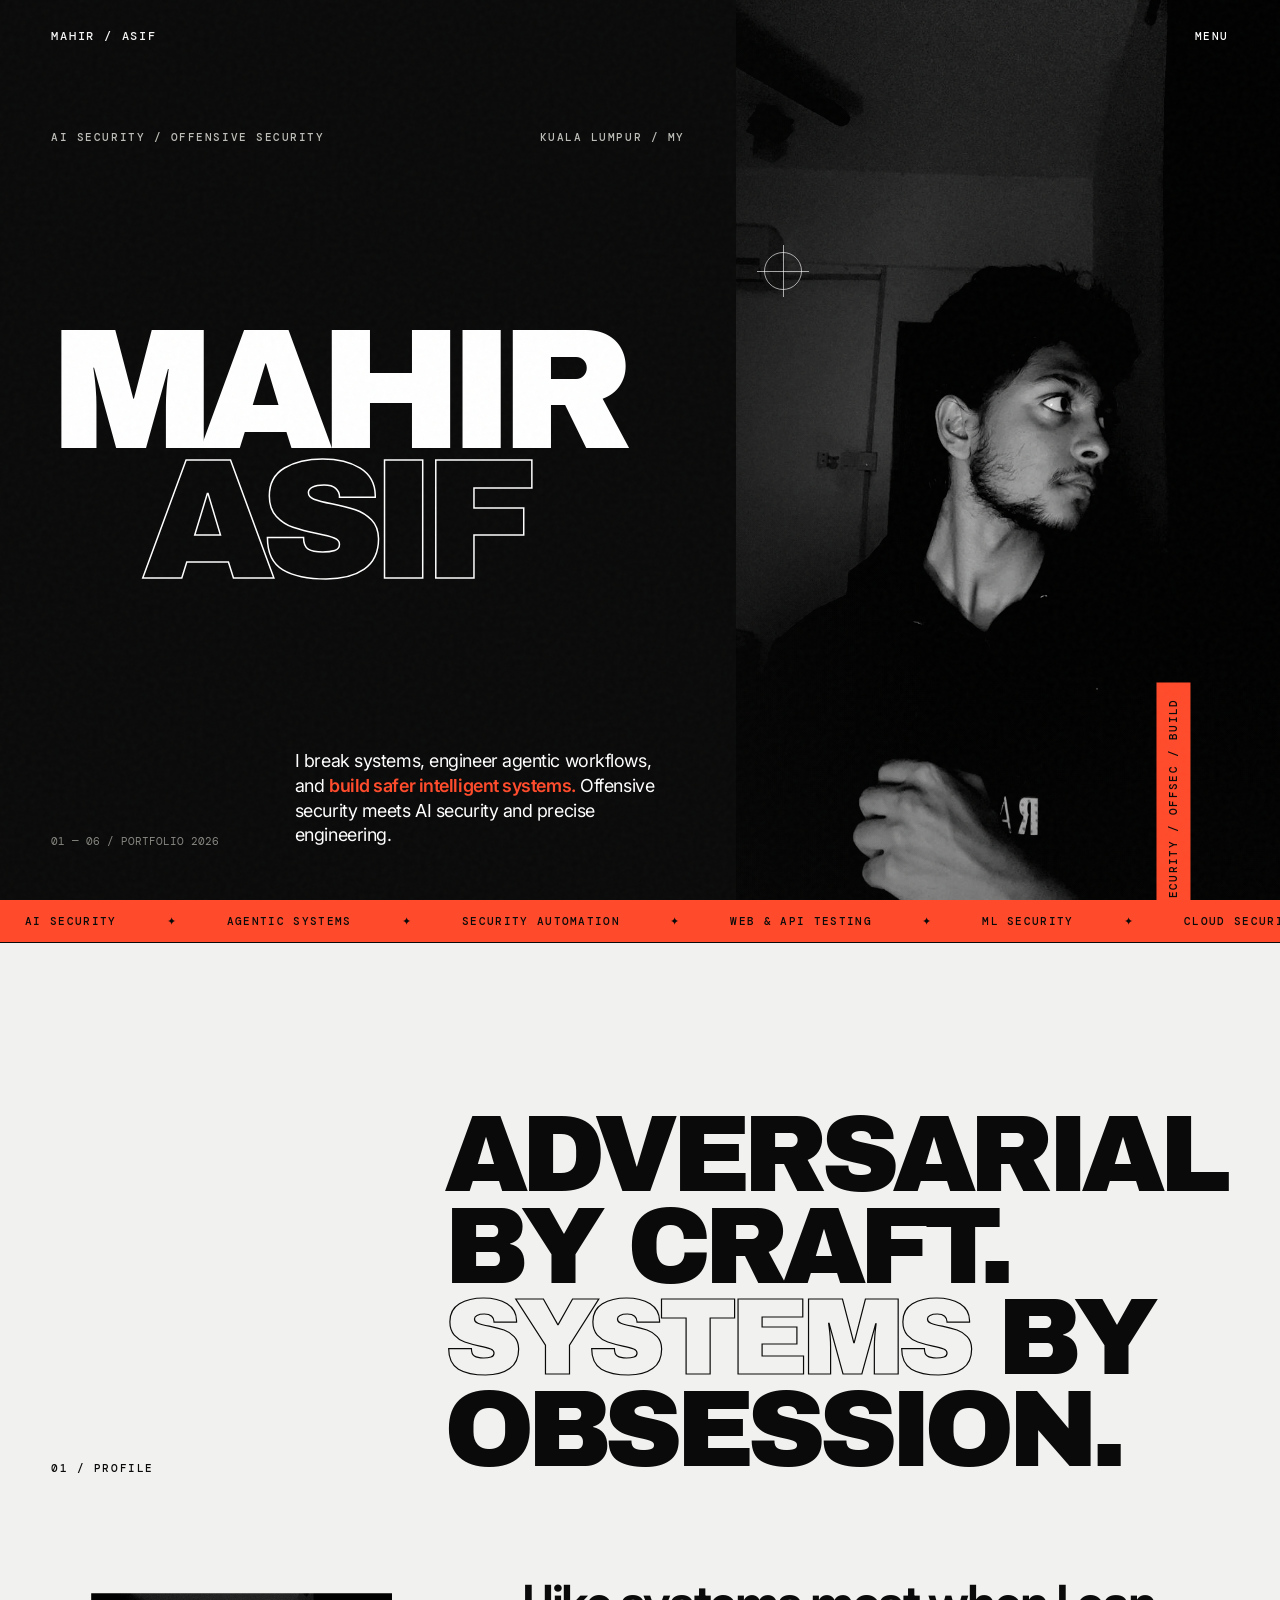
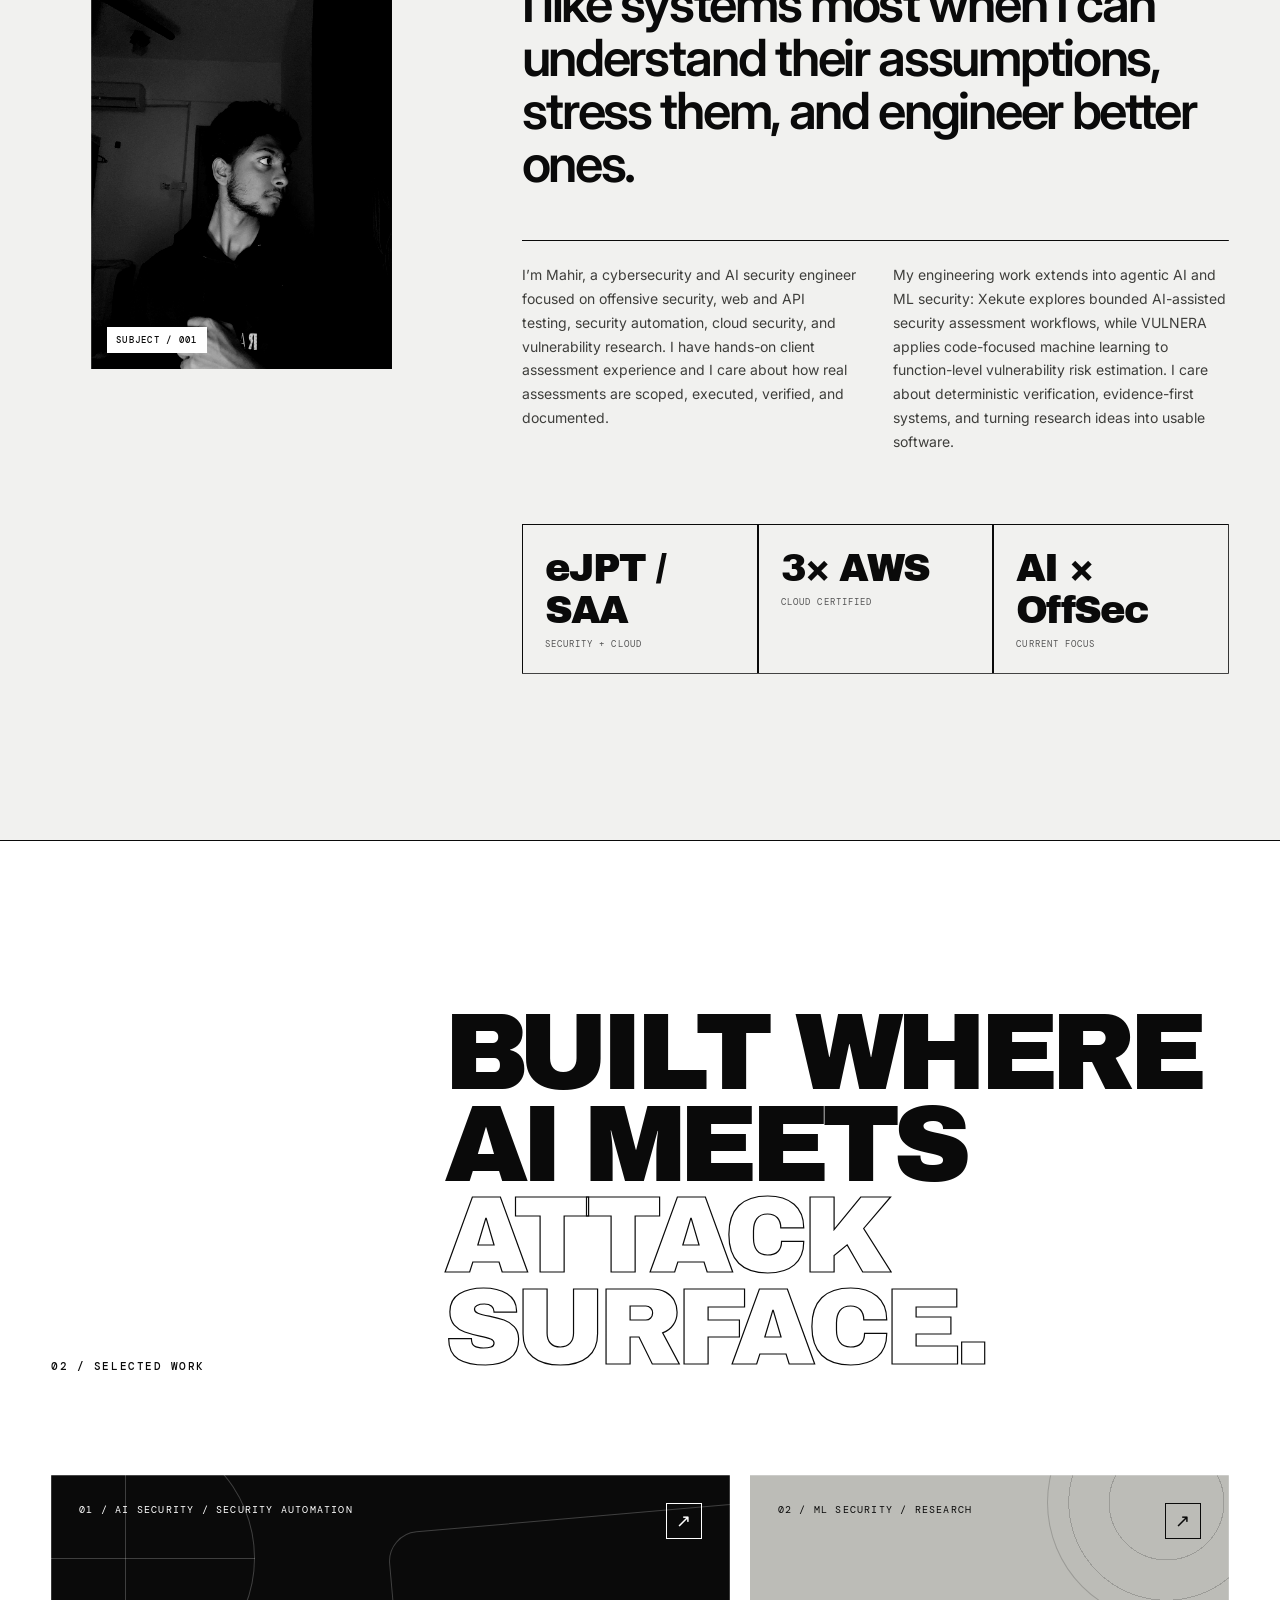
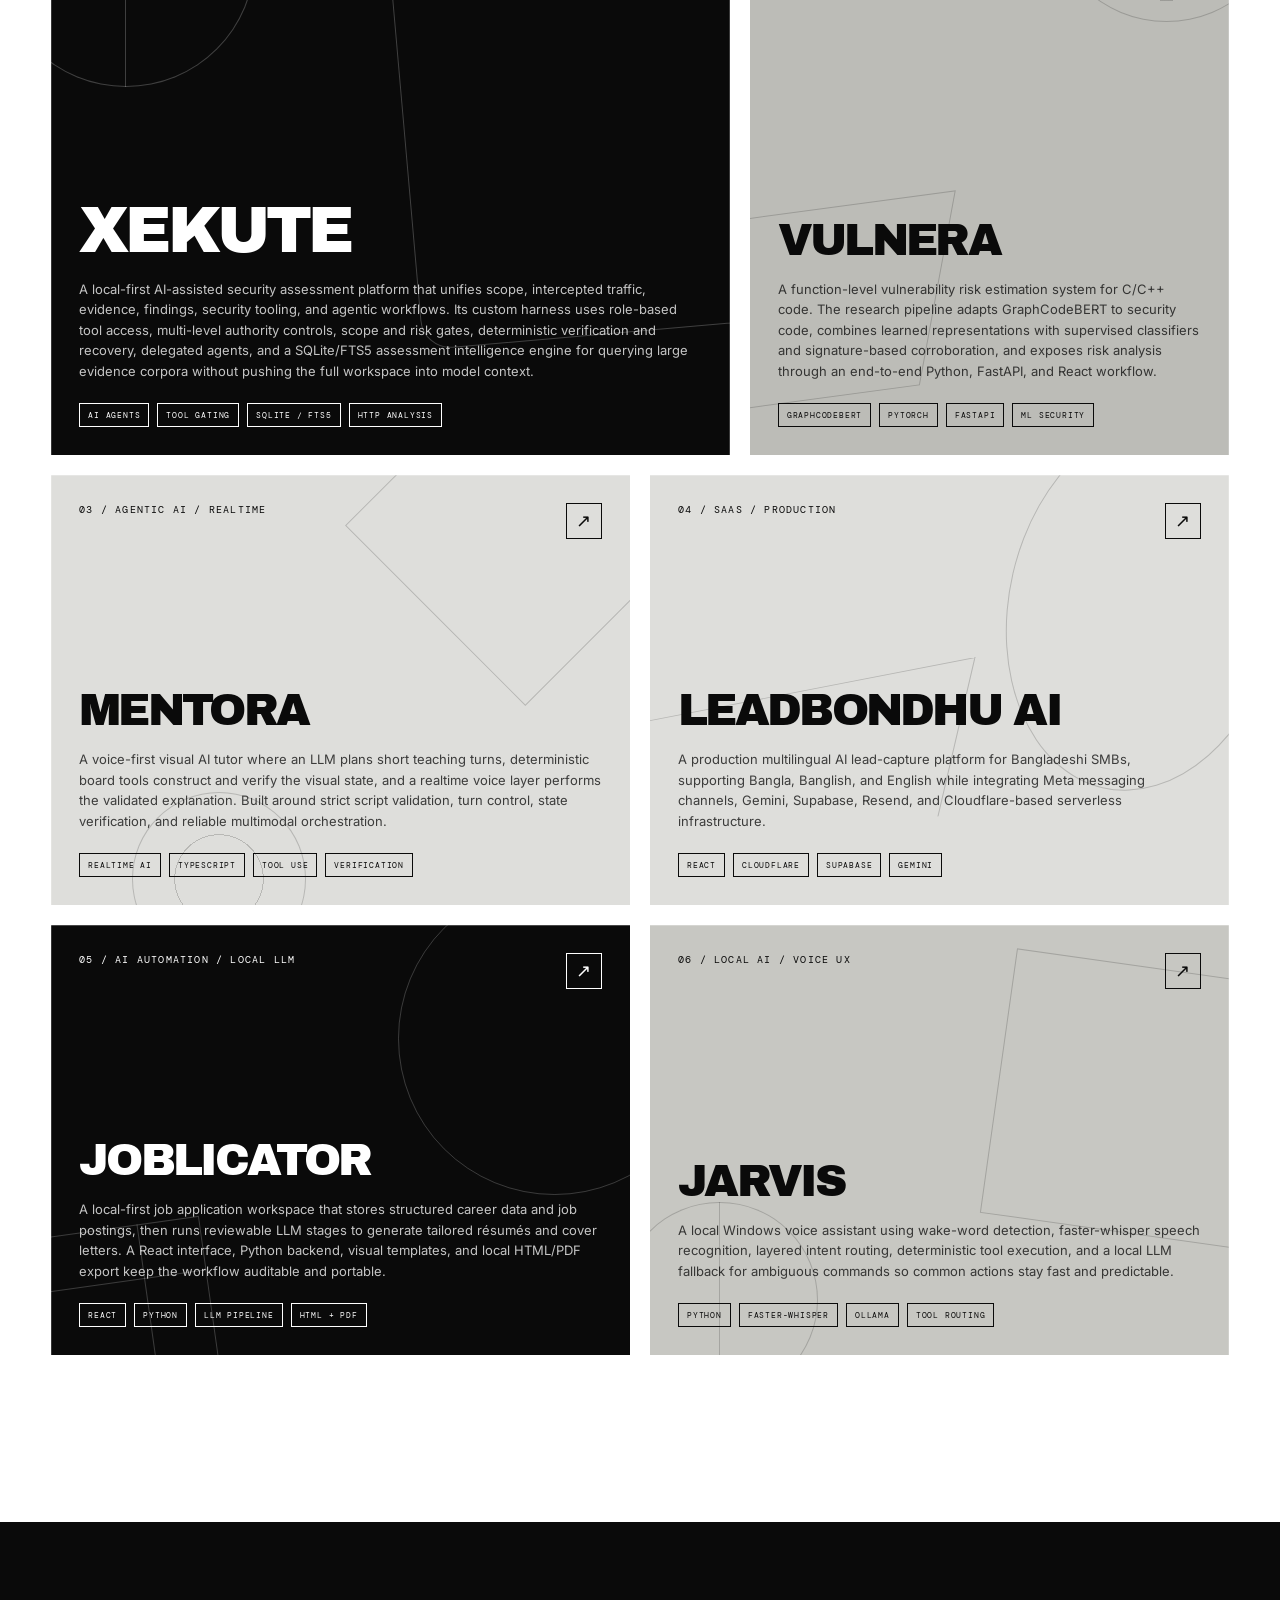
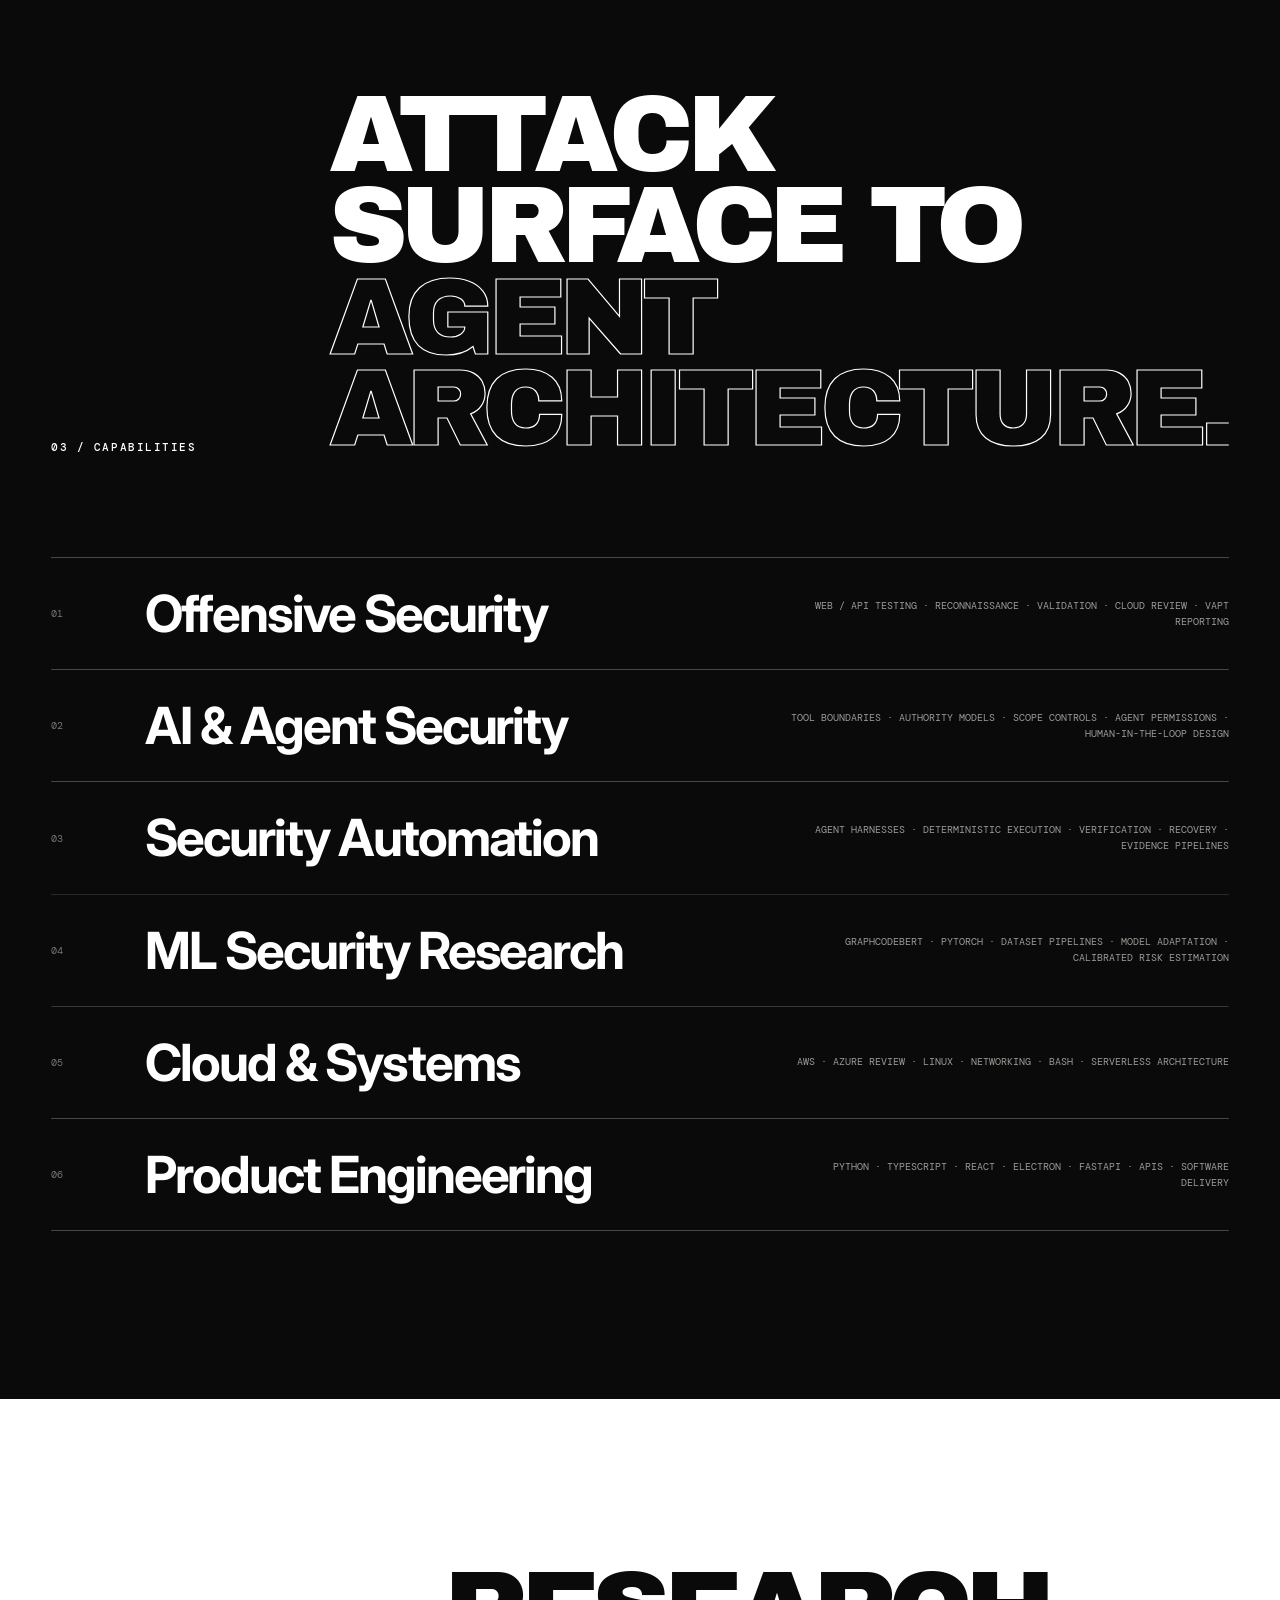
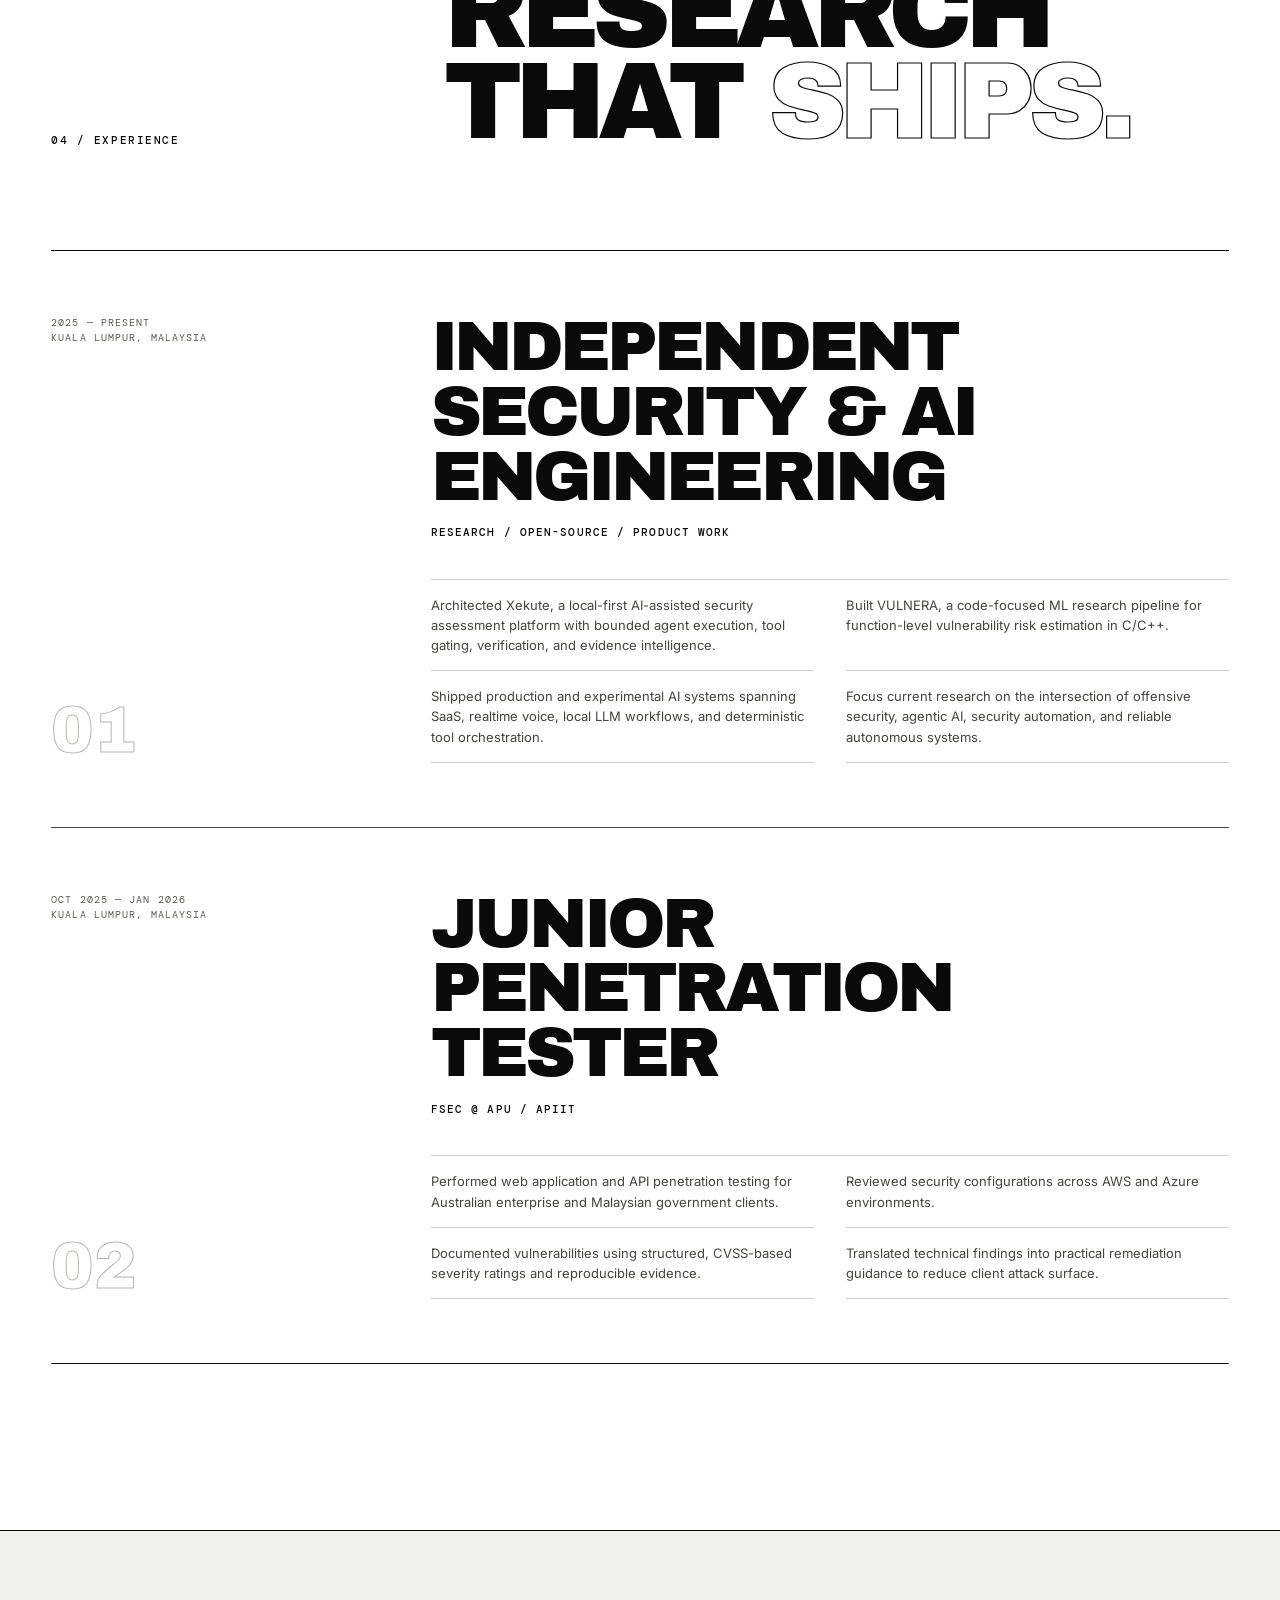
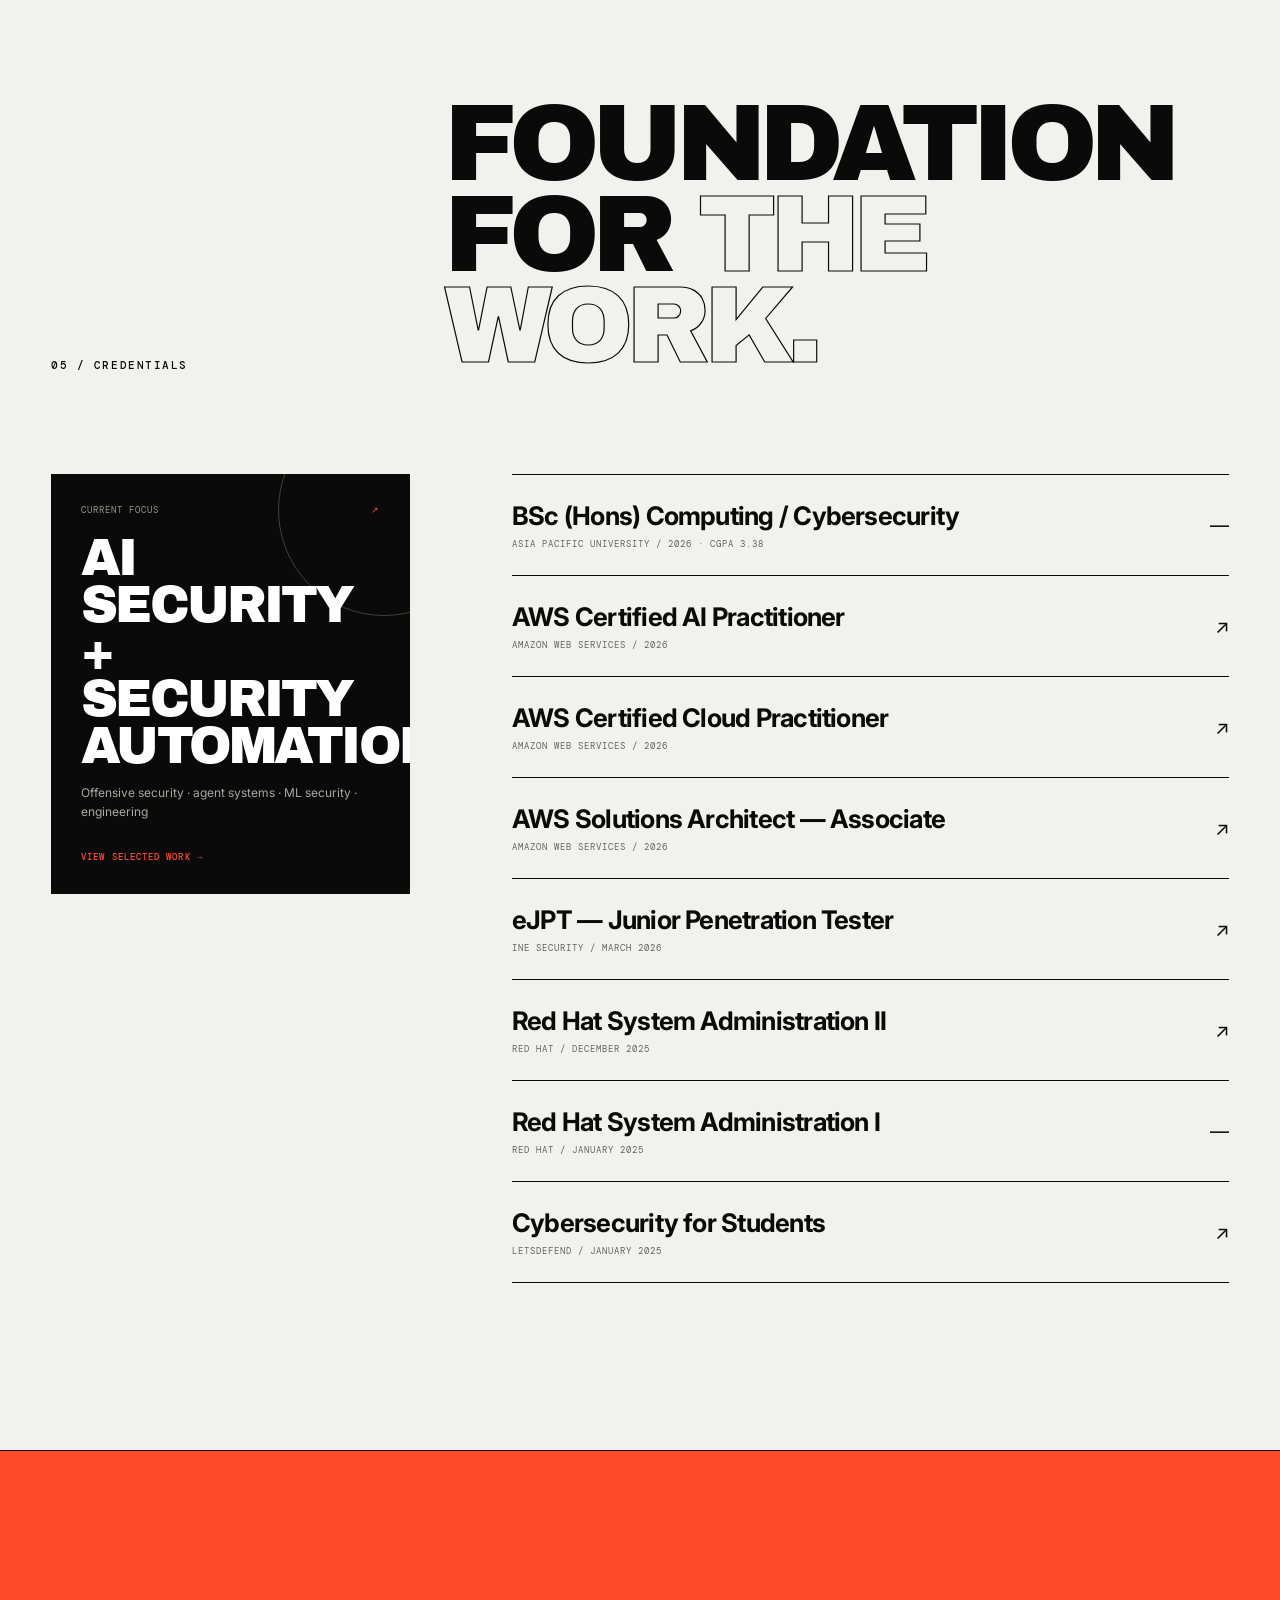
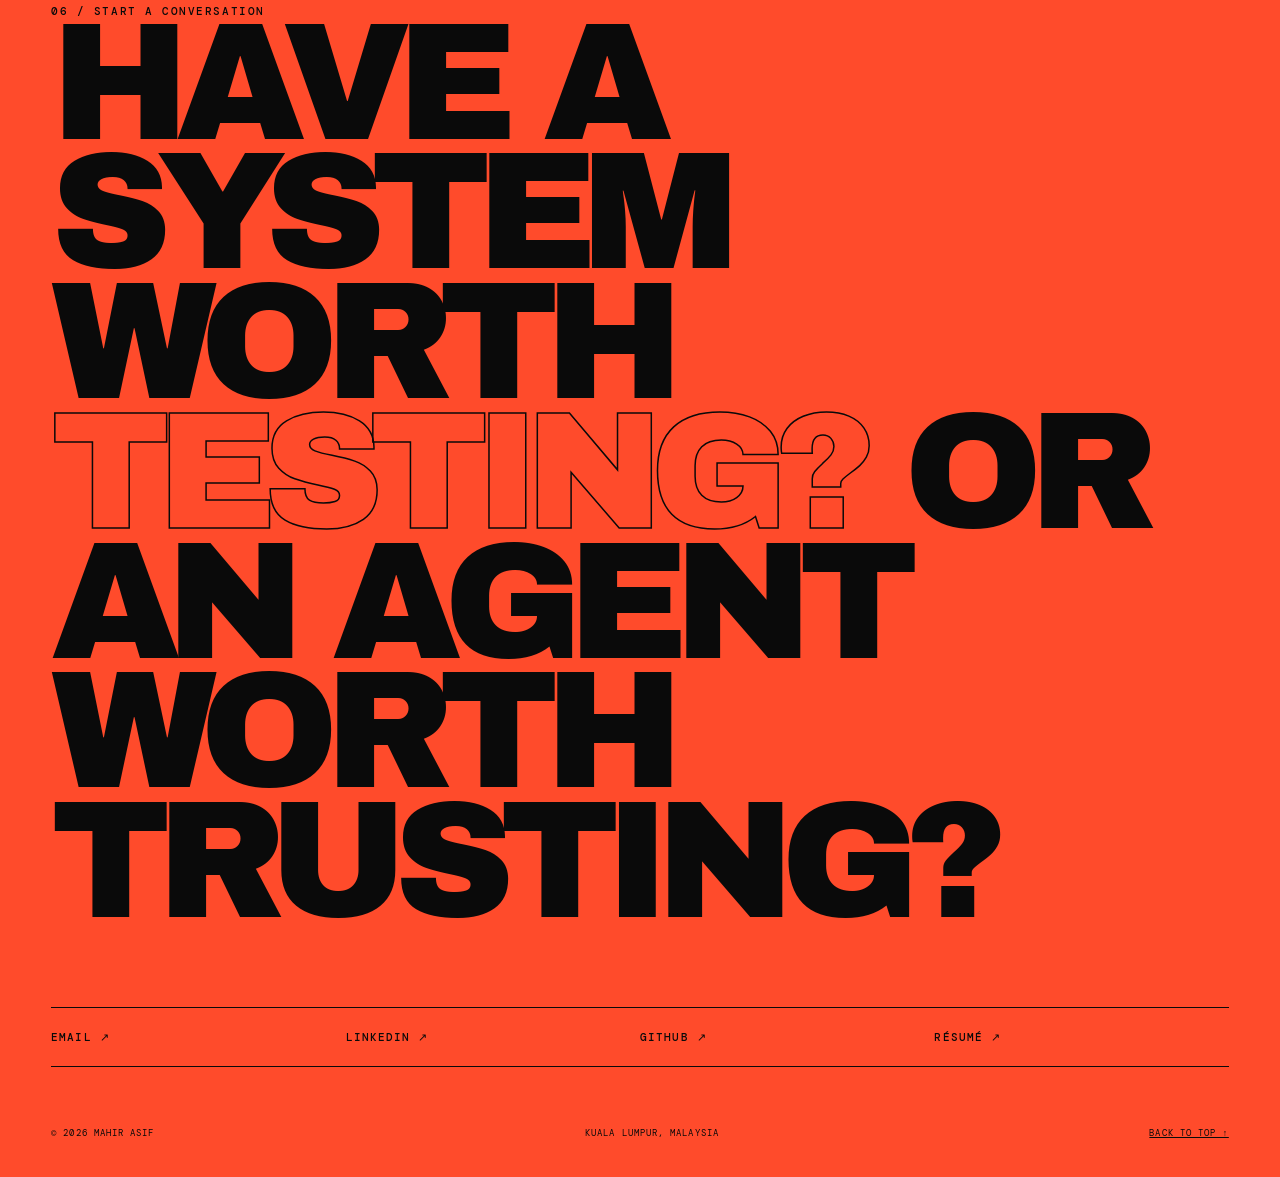
==== commit bf7162da: "updated" ====
--- a/index.html
+++ b/index.html
@@ -3,17 +3,17 @@
 <head>
   <meta charset="utf-8">
   <meta name="viewport" content="width=device-width, initial-scale=1">
-  <meta name="description" content="Mahir Asif is a cybersecurity researcher and penetration tester building safer systems through offensive security, machine learning, and engineering.">
+  <meta name="description" content="Mahir Asif is a cybersecurity and AI security engineer working across offensive security, security automation, agentic systems, machine learning security, cloud, and software engineering.">
   <meta name="theme-color" content="#0a0a0a">
-  <meta property="og:title" content="Mahir Asif — Cybersecurity Researcher">
-  <meta property="og:description" content="I break systems, study the patterns, and build safer ones.">
+  <meta property="og:title" content="Mahir Asif — AI Security & Offensive Security Engineer">
+  <meta property="og:description" content="Offensive security, AI security, security automation, and engineered resilience.">
   <meta property="og:type" content="website">
   <meta property="og:image" content="og.png">
   <meta name="twitter:card" content="summary_large_image">
-  <meta name="twitter:title" content="Mahir Asif — Cybersecurity Researcher">
-  <meta name="twitter:description" content="Offensive security, vulnerability research, and engineered resilience.">
+  <meta name="twitter:title" content="Mahir Asif — AI Security & Offensive Security Engineer">
+  <meta name="twitter:description" content="Offensive security, agentic AI security, vulnerability research, and security automation.">
   <meta name="twitter:image" content="og.png">
-  <title>Mahir Asif Offensive Security & Research</title>
+  <title>Mahir Asif — AI Security & Offensive Security Engineer</title>
   <link rel="icon" href="icon.png">
   <link rel="preconnect" href="https://fonts.googleapis.com">
   <link rel="preconnect" href="https://fonts.gstatic.com" crossorigin>
@@ -29,7 +29,7 @@
       --pad: clamp(20px, 4vw, 64px);
     }
     * { box-sizing: border-box; }
-    html { scroll-behavior: smooth; scroll-padding-top: 80px; scrollbar-width: none; overflow-x: clip; }
+    html { scroll-behavior: smooth; scroll-padding-top: 80px; scrollbar-width: none; }
     body { margin: 0; background: var(--paper); color: var(--ink); font-family: Inter, Arial, sans-serif; -webkit-font-smoothing: antialiased; overflow-x: hidden; }
     body { -ms-overflow-style: none; }
     html::-webkit-scrollbar, body::-webkit-scrollbar { display: none; width: 0; height: 0; }
@@ -125,32 +125,46 @@
     .project:nth-child(2) { grid-column: span 5; background: #bcbcb7; color: var(--ink); --shape: #653fe8; --shape-alt: #9a5cff; --shape-rgb: 101,63,232; --shape-rest: rgba(10,10,10,.18); }
     .project:nth-child(3) { grid-column: span 6; background: #dededb; color: var(--ink); --shape: #ffc928; --shape-alt: #ffc928; --shape-rgb: 255,201,40; --shape-rest: rgba(10,10,10,.18); }
     .project:nth-child(4) { grid-column: span 6; background: #dededb; color: var(--ink); --shape: #246cff; --shape-alt: #43ddff; --shape-rgb: 36,108,255; --shape-rest: rgba(10,10,10,.18); }
+    .project:nth-child(5) { grid-column: span 6; background: var(--ink); color: var(--white); --shape: #ff6f91; --shape-alt: #ffb36b; --shape-rgb: 255,111,145; --shape-rest: rgba(255,255,255,.20); }
+    .project:nth-child(6) { grid-column: span 6; background: #c7c7c2; color: var(--ink); --shape: #3dd6c6; --shape-alt: #84ffdc; --shape-rgb: 61,214,198; --shape-rest: rgba(10,10,10,.18); }
     .project::before, .project::after { content: ""; position: absolute; z-index: -1; box-sizing: border-box; color: var(--shape-rest); opacity: 1; pointer-events: none; transition: color .35s ease, border-color .35s ease, filter .35s ease, transform .55s cubic-bezier(.2,.72,.2,1); }
     .project:hover::before, .project:hover::after { color: var(--shape); border-color: var(--shape); filter: drop-shadow(-2px 0 1px rgba(var(--shape-rgb),.72)) drop-shadow(2px 0 1px var(--shape-alt)); }
 
-    /* Joblicator — orbital workspace and a skewed application grid. */
-    .project:nth-child(1)::before { width: 58%; aspect-ratio: 1; right: -15%; top: -8%; border: 1px solid var(--shape-rest); border-radius: 50%; }
-    .project:nth-child(1)::after { width: 41%; aspect-ratio: 1.15; left: -13%; bottom: -19%; border: 1px solid var(--shape-rest); transform: rotate(-8deg); background: repeating-linear-gradient(90deg, transparent 0 24%, currentColor 24% calc(24% + 1px), transparent calc(24% + 1px) 49%), repeating-linear-gradient(0deg, transparent 0 24%, currentColor 24% calc(24% + 1px), transparent calc(24% + 1px) 49%); }
-    .project:nth-child(1):hover::before { transform: scale(1.08); }
-    .project:nth-child(1):hover::after { transform: rotate(-4deg) scale(1.05); }
-
-    /* LeadBondhu — violet broadcast ellipse and a clean signal trajectory. */
-    .project:nth-child(2)::before { width: 47%; aspect-ratio: .72; right: -9%; top: -14%; border: 1px solid var(--shape-rest); border-radius: 50%; transform: rotate(13deg); }
-    .project:nth-child(2)::after { width: 88%; height: 38%; left: -38%; bottom: 8%; border-top: 1px solid var(--shape-rest); border-right: 1px solid var(--shape-rest); transform: skewX(-24deg) rotate(-12deg); }
-    .project:nth-child(2):hover::before { transform: rotate(8deg) translateX(-10px) scale(1.06); }
-    .project:nth-child(2):hover::after { transform: skewX(-18deg) rotate(-9deg) translateX(8px); }
-
-    /* Jarvis — golden arc-reactor diamond and concentric core. */
-    .project:nth-child(3)::before { width: 44%; aspect-ratio: 1; right: -3%; top: -18%; border: 1px solid var(--shape-rest); transform: rotate(45deg); }
-    .project:nth-child(3)::after { width: 29%; aspect-ratio: 1; left: 15%; bottom: -14%; border: 1px solid var(--shape-rest); border-radius: 50%; background: radial-gradient(circle, transparent 0 36%, currentColor 36% calc(36% + 1px), transparent calc(36% + 1px)); }
+    /* Xekute — bounded viewport and crosshair. */
+    .project:nth-child(1)::before { width: 58%; height: 72%; right: -10%; top: 7%; border: 1px solid var(--shape-rest); border-radius: 30px; transform: rotate(-5deg); }
+    .project:nth-child(1)::after { width: 38%; aspect-ratio: 1; left: -8%; top: -8%; border: 1px solid var(--shape-rest); border-radius: 50%; background: linear-gradient(90deg, transparent calc(50% - .5px), currentColor calc(50% - .5px) calc(50% + .5px), transparent calc(50% + .5px)), linear-gradient(0deg, transparent calc(50% - .5px), currentColor calc(50% - .5px) calc(50% + .5px), transparent calc(50% + .5px)); }
+    .project:nth-child(1):hover::before { transform: rotate(-2deg) translate(-6px,4px) scale(1.03); }
+    .project:nth-child(1):hover::after { transform: rotate(8deg) scale(1.08); }
+
+    /* VULNERA — model layers and a risk core. */
+    .project:nth-child(2)::before { width: 50%; aspect-ratio: 1; right: -12%; top: -16%; border: 1px solid var(--shape-rest); border-radius: 50%; background: radial-gradient(circle, transparent 0 34%, currentColor 34% calc(34% + 1px), transparent calc(34% + 1px) 58%, currentColor 58% calc(58% + 1px), transparent calc(58% + 1px)); }
+    .project:nth-child(2)::after { width: 68%; height: 34%; left: -30%; bottom: 8%; border: 1px solid var(--shape-rest); transform: skewX(-18deg) rotate(-8deg); }
+    .project:nth-child(2):hover::before { transform: scale(1.08) rotate(6deg); }
+    .project:nth-child(2):hover::after { transform: skewX(-12deg) rotate(-4deg) translateX(10px); }
+
+    /* Mentora — teaching loop and verified board state. */
+    .project:nth-child(3)::before { width: 44%; aspect-ratio: 1; right: -4%; top: -18%; border: 1px solid var(--shape-rest); transform: rotate(45deg); }
+    .project:nth-child(3)::after { width: 30%; aspect-ratio: 1; left: 14%; bottom: -14%; border: 1px solid var(--shape-rest); border-radius: 50%; background: radial-gradient(circle, transparent 0 36%, currentColor 36% calc(36% + 1px), transparent calc(36% + 1px)); }
     .project:nth-child(3):hover::before { transform: rotate(52deg) scale(1.07); }
     .project:nth-child(3):hover::after { transform: scale(1.12); }
 
-    /* Xekute — a framed viewport with a precise crosshair. */
-    .project:nth-child(4)::before { width: 55%; height: 71%; right: -9%; top: 10%; border: 1px solid var(--shape-rest); border-radius: 28px; transform: rotate(-5deg); }
-    .project:nth-child(4)::after { width: 38%; aspect-ratio: 1; left: -7%; top: -8%; border: 1px solid var(--shape-rest); border-radius: 50%; background: linear-gradient(90deg, transparent calc(50% - .5px), currentColor calc(50% - .5px) calc(50% + .5px), transparent calc(50% + .5px)), linear-gradient(0deg, transparent calc(50% - .5px), currentColor calc(50% - .5px) calc(50% + .5px), transparent calc(50% + .5px)); }
-    .project:nth-child(4):hover::before { transform: rotate(-2deg) translate(-6px,4px); }
-    .project:nth-child(4):hover::after { transform: rotate(8deg) scale(1.08); }
+    /* LeadBondhu — broadcast ellipse and signal trajectory. */
+    .project:nth-child(4)::before { width: 47%; aspect-ratio: .72; right: -9%; top: -14%; border: 1px solid var(--shape-rest); border-radius: 50%; transform: rotate(13deg); }
+    .project:nth-child(4)::after { width: 88%; height: 38%; left: -38%; bottom: 8%; border-top: 1px solid var(--shape-rest); border-right: 1px solid var(--shape-rest); transform: skewX(-24deg) rotate(-12deg); }
+    .project:nth-child(4):hover::before { transform: rotate(8deg) translateX(-10px) scale(1.06); }
+    .project:nth-child(4):hover::after { transform: skewX(-18deg) rotate(-9deg) translateX(8px); }
+
+    /* Joblicator — orbital workspace and application grid. */
+    .project:nth-child(5)::before { width: 54%; aspect-ratio: 1; right: -14%; top: -10%; border: 1px solid var(--shape-rest); border-radius: 50%; }
+    .project:nth-child(5)::after { width: 40%; aspect-ratio: 1.15; left: -12%; bottom: -18%; border: 1px solid var(--shape-rest); transform: rotate(-8deg); background: repeating-linear-gradient(90deg, transparent 0 24%, currentColor 24% calc(24% + 1px), transparent calc(24% + 1px) 49%), repeating-linear-gradient(0deg, transparent 0 24%, currentColor 24% calc(24% + 1px), transparent calc(24% + 1px) 49%); }
+    .project:nth-child(5):hover::before { transform: scale(1.08); }
+    .project:nth-child(5):hover::after { transform: rotate(-4deg) scale(1.05); }
+
+    /* Jarvis — layered local routing. */
+    .project:nth-child(6)::before { width: 52%; height: 62%; right: -12%; top: 10%; border: 1px solid var(--shape-rest); transform: rotate(8deg); }
+    .project:nth-child(6)::after { width: 34%; aspect-ratio: 1; left: -5%; bottom: -10%; border: 1px solid var(--shape-rest); border-radius: 50%; background: linear-gradient(90deg, transparent calc(50% - .5px), currentColor calc(50% - .5px) calc(50% + .5px), transparent calc(50% + .5px)); }
+    .project:nth-child(6):hover::before { transform: rotate(3deg) translateX(-8px) scale(1.05); }
+    .project:nth-child(6):hover::after { transform: scale(1.1); }
     .project-top { display: flex; justify-content: space-between; align-items: start; font: 400 10px "DM Mono", monospace; letter-spacing: .12em; text-transform: uppercase; }
     .project-arrow { width: 36px; height: 36px; border: 1px solid currentColor; display: grid; place-content: center; font-size: 18px; transition: background .2s, color .2s; }
     .project:hover .project-arrow { background: var(--accent); color: var(--ink); border-color: var(--accent); }
@@ -253,7 +267,6 @@
     @media (max-width: 900px) {
       :root { --pad: clamp(24px,5vw,42px); }
       .site-header { height: 66px; grid-template-columns: 1fr auto; padding-left: max(var(--pad),env(safe-area-inset-left)); padding-right: max(var(--pad),env(safe-area-inset-right)); }
-      .brand, .menu-btn { min-height: 44px; display: inline-flex; align-items: center; }
       .availability { display: none; }
       .menu { overflow-y: auto; padding: 88px var(--pad) 42px; place-content: center stretch; }
       .menu nav { width: 100%; align-items: flex-start; }
@@ -267,7 +280,7 @@
       .hero-visual img { object-position: 52% center; }
       .section { padding-top: clamp(100px,14vw,135px); padding-bottom: clamp(100px,14vw,135px); }
       .section-head { grid-template-columns: 1fr; gap: 24px; margin-bottom: clamp(54px,9vw,78px); }
-      .section-head h2 { min-width: 0; max-width: 100%; font-size: clamp(56px,10.5vw,90px); }
+      .section-head h2 { max-width: 100%; font-size: clamp(56px,12vw,102px); }
       .about-grid, .credentials-grid { grid-template-columns: 1fr; gap: 64px; }
       .about-portrait { width: min(100%,590px); max-height: 680px; margin-inline: auto; }
       .about-copy .lead { font-size: clamp(34px,6.5vw,56px); }
@@ -297,10 +310,7 @@
     @media (max-width: 600px) {
       :root { --pad: clamp(18px,5vw,24px); }
       .site-header { height: 60px; }
-      .site-header { padding-left: max(var(--pad), env(safe-area-inset-left)); padding-right: max(var(--pad), env(safe-area-inset-right)); }
       .brand, .menu-btn { font-size: 10px; }
-      .brand, .menu-btn { min-height: 44px; display: inline-flex; align-items: center; }
-      .menu-btn { padding: 10px 0; }
       .menu { padding-top: 78px; padding-bottom: 30px; }
       .menu a { font-size: clamp(40px,13vw,62px); }
       .hero-copy { min-height: 68svh; padding-top: 88px; padding-bottom: 34px; }
@@ -316,10 +326,9 @@
       .crosshair::before { width: 42px; top: 14px; left: -6px; }
       .crosshair::after { height: 42px; left: 14px; top: -6px; }
       .ticker-track span { padding-block: 12px; font-size: 9px; }
-      .section { padding-top: 84px; padding-bottom: 84px; padding-left: max(var(--pad), env(safe-area-inset-left)); padding-right: max(var(--pad), env(safe-area-inset-right)); }
+      .section { padding-top: 84px; padding-bottom: 84px; }
       .section-head { margin-bottom: 48px; gap: 18px; }
-      .section-head h2 { min-width: 0; font-size: clamp(42px,10.5vw,56px); line-height: .88; }
-      .motion-clip { padding-inline: .04em; margin-inline: -.04em; }
+      .section-head h2 { font-size: clamp(48px,14.2vw,72px); line-height: .88; }
       .about-grid { gap: 44px; }
       .about-portrait { width: 100%; aspect-ratio: 4/5; }
       .about-copy .lead { margin-bottom: 34px; font-size: clamp(29px,8.6vw,42px); line-height: 1.02; }
@@ -348,11 +357,11 @@
       .experience-points { grid-template-columns: 1fr; }
       .credentials-aside { min-height: 290px; padding: 24px; }
       .credentials-aside h3 { font-size: clamp(32px,10vw,46px); }
-      .credential { gap: 15px; min-height: 56px; padding: 21px 0; }
+      .credential { gap: 15px; padding: 21px 0; }
       .credential h3 { font-size: clamp(18px,5.5vw,24px); line-height: 1.08; }
       .credential h3, .experience-body h3 { overflow-wrap: anywhere; }
-      .contact { min-height: 72svh; padding: 84px max(var(--pad), env(safe-area-inset-right)) max(26px,env(safe-area-inset-bottom)) max(var(--pad), env(safe-area-inset-left)); }
-      .contact h2 { font-size: clamp(54px,15vw,78px); line-height: .84; letter-spacing: -.07em; }
+      .contact { min-height: 72svh; padding: 84px var(--pad) max(26px,env(safe-area-inset-bottom)); }
+      .contact h2 { font-size: clamp(48px,13.2vw,72px); line-height: .86; letter-spacing: -.07em; }
       .contact-links { grid-template-columns: 1fr; margin-top: 54px; }
       .contact-links a { min-height: 54px; padding: 18px 0; display: flex; align-items: center; }
       .contact-footer { flex-direction: column; gap: 12px; margin-top: 42px; }
@@ -362,10 +371,10 @@
     }
     @media (max-width: 380px) {
       .hero-title { font-size: 20vw; }
-      .section-head h2 { font-size: 10.5vw; }
+      .section-head h2 { font-size: 13.5vw; }
       .project { min-height: 410px !important; }
       .project:nth-child(1) { min-height: 510px !important; }
-      .contact h2 { font-size: 14.2vw; }
+      .contact h2 { font-size: 12.8vw; }
     }
     @media (max-height: 500px) and (orientation: landscape) {
       .site-header { height: 54px; }
@@ -407,70 +416,74 @@
   <main id="page-content">
     <section class="hero" id="top">
       <div class="hero-copy">
-        <div class="hero-kicker"><p class="eyebrow">Cybersecurity researcher</p><p class="eyebrow">Kuala Lumpur / MY</p></div>
+        <div class="hero-kicker"><p class="eyebrow">AI Security / Offensive Security</p><p class="eyebrow">Kuala Lumpur / MY</p></div>
         <h1 class="hero-title"><span>Mahir</span><span class="outline">Asif</span></h1>
-        <div class="hero-bottom"><span class="hero-number">01 — 06 / PORTFOLIO 2026</span><p class="hero-intro">I break systems, study the patterns, and <strong>build safer ones.</strong> Offensive security meets machine learning and precise engineering.</p></div>
+        <div class="hero-bottom"><span class="hero-number">01 — 06 / PORTFOLIO 2026</span><p class="hero-intro">I break systems, engineer agentic workflows, and <strong>build safer intelligent systems.</strong> Offensive security meets AI security and precise engineering.</p></div>
       </div>
-      <div class="hero-visual" aria-label="Portrait of Mahir Asif"><img src="profile.jpeg" alt="Mahir Asif, cybersecurity researcher" fetchpriority="high" decoding="async"><span class="crosshair" aria-hidden="true"></span><span class="hero-stamp">Research / OffSec / Build</span></div>
-    </section>
-
-    <div class="ticker" aria-hidden="true"><div class="ticker-track"><span>Web penetration testing</span><span>Vulnerability research</span><span>ML security</span><span>Cloud review</span><span>API security</span><span>Web penetration testing</span><span>Vulnerability research</span><span>ML security</span><span>Cloud review</span><span>API security</span></div></div>
+      <div class="hero-visual" aria-label="Portrait of Mahir Asif"><img src="profile.jpeg" alt="Mahir Asif, AI security and offensive security engineer" fetchpriority="high" decoding="async"><span class="crosshair" aria-hidden="true"></span><span class="hero-stamp">AI Security / OffSec / Build</span></div>
+    </section>
+
+    <div class="ticker" aria-hidden="true"><div class="ticker-track"><span>AI security</span><span>Agentic systems</span><span>Security automation</span><span>Web &amp; API testing</span><span>ML security</span><span>Cloud security</span><span>AI security</span><span>Agentic systems</span><span>Security automation</span><span>Web &amp; API testing</span><span>ML security</span><span>Cloud security</span></div></div>
 
     <section class="section" id="about">
-      <div class="section-head reveal"><p class="eyebrow">01 / Profile</p><h2>Curious by nature.<br><em>Adversarial</em> by craft.</h2></div>
+      <div class="section-head reveal"><p class="eyebrow">01 / Profile</p><h2>Adversarial by craft.<br><em>Systems</em> by obsession.</h2></div>
       <div class="about-grid">
         <figure class="about-portrait reveal"><img src="profile.jpeg" alt="Black and white portrait of Mahir Asif" loading="lazy" decoding="async"></figure>
         <div class="about-copy reveal">
-          <p class="lead">I look at a system and immediately want to understand how it was built and where its assumptions fail.</p>
-          <div class="about-columns"><p>I’m Mahir, a cybersecurity researcher and penetration tester. My work spans web and API testing, cloud configuration review, network security, and vulnerability research. I move quickly, document clearly, and treat every finding as a path toward a stronger system.</p><p>That same instinct drives my engineering work: from production SaaS to machine-learning pipelines for zero-day vulnerability risk prediction. If the problem sits outside my current wheelhouse, I learn the missing piece and keep moving.</p></div>
-          <div class="facts"><div class="fact"><b>eJPT . eWPTX</b><span>Offensive security</span></div><div class="fact"><b>3× AWS</b><span>Cloud certified</span></div><div class="fact"><b>KL</b><span>Based in Malaysia</span></div></div>
+          <p class="lead">I like systems most when I can understand their assumptions, stress them, and engineer better ones.</p>
+          <div class="about-columns"><p>I’m Mahir, a cybersecurity and AI security engineer focused on offensive security, web and API testing, security automation, cloud security, and vulnerability research. I have hands-on client assessment experience and I care about how real assessments are scoped, executed, verified, and documented.</p><p>My engineering work extends into agentic AI and ML security: Xekute explores bounded AI-assisted security assessment workflows, while VULNERA applies code-focused machine learning to function-level vulnerability risk estimation. I care about deterministic verification, evidence-first systems, and turning research ideas into usable software.</p></div>
+          <div class="facts"><div class="fact"><b>eJPT / SAA</b><span>Security + cloud</span></div><div class="fact"><b>3× AWS</b><span>Cloud certified</span></div><div class="fact"><b>AI × OffSec</b><span>Current focus</span></div></div>
         </div>
       </div>
     </section>
 
     <section class="section work" id="work">
-      <div class="section-head reveal"><p class="eyebrow">02 / Selected work</p><h2>Built to <em>probe</em> the edges.</h2></div>
+      <div class="section-head reveal"><p class="eyebrow">02 / Selected work</p><h2>Built where AI meets <em>attack surface.</em></h2></div>
       <div class="project-grid">
-        <a class="project reveal" href="joblicator.html"><div class="project-top"><span>01 / Local AI / Productivity</span><span class="project-arrow">↗</span></div><div><h3>Joblicator</h3><p>A local-first job application studio that captures roles, maintains a structured career profile, and runs a three-stage Ollama pipeline to tailor résumés and cover letters. A React workspace, Python REST backend, visual template editor, review workflow, and Jinja-powered HTML/PDF export keep the entire process private and on-device.</p><div class="project-tags"><span>React</span><span>Python</span><span>Ollama</span><span>HTML + PDF</span></div></div></a>
-        <a class="project reveal" href="https://leadbondhuai.online" target="_blank" rel="noreferrer"><div class="project-top"><span>02 / SaaS / Production</span><span class="project-arrow">↗</span></div><div><h3>LeadBondhu AI</h3><p>A serverless lead-capture and notification platform integrating Meta channels, Gemini, Supabase, Resend, and Cloudflare—with security reviews built into delivery.</p><div class="project-tags"><span>React</span><span>Node</span><span>Cloudflare</span><span>VAPT</span></div></div></a>
-        <a class="project reveal" href="jarvis.html"><div class="project-top"><span>03 / Voice AI / Windows</span><span class="project-arrow">↗</span></div><div><h3>Jarvis</h3><p>A hands-free local Windows assistant built around wake-word activation, faster-whisper speech recognition, layered intent routing, tool execution, and text-to-speech. Everyday commands take a deterministic fast path while an Ollama model resolves only ambiguous requests.</p><div class="project-tags"><span>Python</span><span>faster-whisper</span><span>Ollama</span><span>Voice UX</span></div></div></a>
-        <a class="project reveal" href="xekute.html"><div class="project-top"><span>04 / Security / Desktop / Local AI</span><span class="project-arrow">↗</span></div><div><h3>Xekute</h3><p>A local-first workspace for authorized penetration testing and vulnerability assessment. It connects scope and Rules of Engagement, intercepted HTTP traffic, evidence, findings, security tools, an application behavior map, WebClone, terminal access, and a policy-controlled Ollama assistant in one Windows desktop application.</p><div class="project-tags"><span>Electron</span><span>Security Proxy</span><span>Ollama</span><span>App Map</span></div></div></a>
+        <a class="project reveal" href="xekute.html"><div class="project-top"><span>01 / AI Security / Security Automation</span><span class="project-arrow">↗</span></div><div><h3>Xekute</h3><p>A local-first AI-assisted security assessment platform that unifies scope, intercepted traffic, evidence, findings, security tooling, and agentic workflows. Its custom harness uses role-based tool access, multi-level authority controls, scope and risk gates, deterministic verification and recovery, delegated agents, and a SQLite/FTS5 assessment intelligence engine for querying large evidence corpora without pushing the full workspace into model context.</p><div class="project-tags"><span>AI Agents</span><span>Tool Gating</span><span>SQLite / FTS5</span><span>HTTP Analysis</span></div></div></a>
+        <a class="project reveal" href="https://github.com/mahirhacks/VULNERA" target="_blank" rel="noreferrer"><div class="project-top"><span>02 / ML Security / Research</span><span class="project-arrow">↗</span></div><div><h3>VULNERA</h3><p>A function-level vulnerability risk estimation system for C/C++ code. The research pipeline adapts GraphCodeBERT to security code, combines learned representations with supervised classifiers and signature-based corroboration, and exposes risk analysis through an end-to-end Python, FastAPI, and React workflow.</p><div class="project-tags"><span>GraphCodeBERT</span><span>PyTorch</span><span>FastAPI</span><span>ML Security</span></div></div></a>
+        <a class="project reveal" href="https://github.com/mahirhacks/Mentora" target="_blank" rel="noreferrer"><div class="project-top"><span>03 / Agentic AI / Realtime</span><span class="project-arrow">↗</span></div><div><h3>Mentora</h3><p>A voice-first visual AI tutor where an LLM plans short teaching turns, deterministic board tools construct and verify the visual state, and a realtime voice layer performs the validated explanation. Built around strict script validation, turn control, state verification, and reliable multimodal orchestration.</p><div class="project-tags"><span>Realtime AI</span><span>TypeScript</span><span>Tool Use</span><span>Verification</span></div></div></a>
+        <a class="project reveal" href="https://leadbondhuai.online" target="_blank" rel="noreferrer"><div class="project-top"><span>04 / SaaS / Production</span><span class="project-arrow">↗</span></div><div><h3>LeadBondhu AI</h3><p>A production multilingual AI lead-capture platform for Bangladeshi SMBs, supporting Bangla, Banglish, and English while integrating Meta messaging channels, Gemini, Supabase, Resend, and Cloudflare-based serverless infrastructure.</p><div class="project-tags"><span>React</span><span>Cloudflare</span><span>Supabase</span><span>Gemini</span></div></div></a>
+        <a class="project reveal" href="joblicator.html"><div class="project-top"><span>05 / AI Automation / Local LLM</span><span class="project-arrow">↗</span></div><div><h3>Joblicator</h3><p>A local-first job application workspace that stores structured career data and job postings, then runs reviewable LLM stages to generate tailored résumés and cover letters. A React interface, Python backend, visual templates, and local HTML/PDF export keep the workflow auditable and portable.</p><div class="project-tags"><span>React</span><span>Python</span><span>LLM Pipeline</span><span>HTML + PDF</span></div></div></a>
+        <a class="project reveal" href="jarvis.html"><div class="project-top"><span>06 / Local AI / Voice UX</span><span class="project-arrow">↗</span></div><div><h3>Jarvis</h3><p>A local Windows voice assistant using wake-word detection, faster-whisper speech recognition, layered intent routing, deterministic tool execution, and a local LLM fallback for ambiguous commands so common actions stay fast and predictable.</p><div class="project-tags"><span>Python</span><span>faster-whisper</span><span>Ollama</span><span>Tool Routing</span></div></div></a>
       </div>
     </section>
 
     <section class="section expertise" id="expertise">
-      <div class="section-head reveal"><p class="eyebrow">03 / Capabilities</p><h2>Attack surface to <em>architecture.</em></h2></div>
+      <div class="section-head reveal"><p class="eyebrow">03 / Capabilities</p><h2>Attack surface to <em>agent architecture.</em></h2></div>
       <div class="capability-list">
-        <div class="capability reveal"><span class="num">01</span><h3>Offensive Security</h3><p>Web / API / network testing · privilege escalation · OSINT · VAPT reporting</p></div>
-        <div class="capability reveal"><span class="num">02</span><h3>Security Research</h3><p>OWASP · WSTG · STRIDE · vulnerability analysis · experimental evaluation</p></div>
-        <div class="capability reveal"><span class="num">03</span><h3>ML Engineering</h3><p>Transformer models · PyTorch · pipeline design · calibration · local LLMs</p></div>
-        <div class="capability reveal"><span class="num">04</span><h3>Cloud &amp; Systems</h3><p>AWS · Azure review · Linux administration · Bash · serverless architecture</p></div>
-        <div class="capability reveal"><span class="num">05</span><h3>Product Engineering</h3><p>Python · JavaScript · React · Node · databases · software delivery</p></div>
+        <div class="capability reveal"><span class="num">01</span><h3>Offensive Security</h3><p>Web / API testing · reconnaissance · validation · cloud review · VAPT reporting</p></div>
+        <div class="capability reveal"><span class="num">02</span><h3>AI &amp; Agent Security</h3><p>Tool boundaries · authority models · scope controls · agent permissions · human-in-the-loop design</p></div>
+        <div class="capability reveal"><span class="num">03</span><h3>Security Automation</h3><p>Agent harnesses · deterministic execution · verification · recovery · evidence pipelines</p></div>
+        <div class="capability reveal"><span class="num">04</span><h3>ML Security Research</h3><p>GraphCodeBERT · PyTorch · dataset pipelines · model adaptation · calibrated risk estimation</p></div>
+        <div class="capability reveal"><span class="num">05</span><h3>Cloud &amp; Systems</h3><p>AWS · Azure review · Linux · networking · Bash · serverless architecture</p></div>
+        <div class="capability reveal"><span class="num">06</span><h3>Product Engineering</h3><p>Python · TypeScript · React · Electron · FastAPI · APIs · software delivery</p></div>
       </div>
     </section>
 
     <section class="section experience" id="experience">
-      <div class="section-head reveal"><p class="eyebrow">04 / Experience</p><h2>Fieldwork over <em>theory.</em></h2></div>
+      <div class="section-head reveal"><p class="eyebrow">04 / Experience</p><h2>Research that <em>ships.</em></h2></div>
       <div class="experience-list">
         <article class="experience-item reveal">
-          <div class="experience-meta"><p class="experience-date">Oct 2025 — Jan 2026<br>Kuala Lumpur, Malaysia</p><span class="experience-index">01</span></div>
-          <div class="experience-body"><h3>Junior Penetration Tester</h3><p class="experience-org">FSeC @ APU / APIIT</p><ul class="experience-points"><li>Tested web applications and APIs for Australian enterprise and Malaysian government clients.</li><li>Reviewed security configurations across AWS and Azure environments.</li><li>Produced structured penetration-testing reports with CVSS-rated findings.</li><li>Translated technical weaknesses into practical remediation guidance.</li></ul></div>
+          <div class="experience-meta"><p class="experience-date">2025 — Present<br>Kuala Lumpur, Malaysia</p><span class="experience-index">01</span></div>
+          <div class="experience-body"><h3>Independent Security &amp; AI Engineering</h3><p class="experience-org">Research / Open-source / Product work</p><ul class="experience-points"><li>Architected Xekute, a local-first AI-assisted security assessment platform with bounded agent execution, tool gating, verification, and evidence intelligence.</li><li>Built VULNERA, a code-focused ML research pipeline for function-level vulnerability risk estimation in C/C++.</li><li>Shipped production and experimental AI systems spanning SaaS, realtime voice, local LLM workflows, and deterministic tool orchestration.</li><li>Focus current research on the intersection of offensive security, agentic AI, security automation, and reliable autonomous systems.</li></ul></div>
         </article>
         <article class="experience-item reveal">
-          <div class="experience-meta"><p class="experience-date">December 2022<br>Rajshahi, Bangladesh</p><span class="experience-index">02</span></div>
-          <div class="experience-body"><h3>Graphic Designer</h3><p class="experience-org">MD Infotech</p><ul class="experience-points"><li>Created an animated explainer that visualized a future company project.</li><li>Translated intricate technical specifications into a concise visual narrative.</li><li>Developed the project concept, motion direction, and supporting graphics.</li><li>Helped increase stakeholder engagement with a clearer presentation of the concept.</li></ul></div>
+          <div class="experience-meta"><p class="experience-date">Oct 2025 — Jan 2026<br>Kuala Lumpur, Malaysia</p><span class="experience-index">02</span></div>
+          <div class="experience-body"><h3>Junior Penetration Tester</h3><p class="experience-org">FSeC @ APU / APIIT</p><ul class="experience-points"><li>Performed web application and API penetration testing for Australian enterprise and Malaysian government clients.</li><li>Reviewed security configurations across AWS and Azure environments.</li><li>Documented vulnerabilities using structured, CVSS-based severity ratings and reproducible evidence.</li><li>Translated technical findings into practical remediation guidance to reduce client attack surface.</li></ul></div>
         </article>
       </div>
     </section>
 
     <section class="section" id="credentials">
-      <div class="section-head reveal"><p class="eyebrow">05 / Credentials</p><h2>Proof, not <em>posture.</em></h2></div>
+      <div class="section-head reveal"><p class="eyebrow">05 / Credentials</p><h2>Foundation for <em>the work.</em></h2></div>
       <div class="credentials-grid">
-        <a class="credentials-aside reveal" href="#experience" aria-label="View professional experience">
-          <div class="credentials-aside-top"><span>Experience snapshot</span><span class="credentials-aside-mark">↗</span></div>
-          <div><h3>Junior Penetration Tester</h3><p>FSeC @ APU / APIIT<br>Kuala Lumpur · 2025—2026</p><span class="credentials-aside-link">View full experience →</span></div>
+        <a class="credentials-aside reveal" href="#work" aria-label="View selected security and AI projects">
+          <div class="credentials-aside-top"><span>Current focus</span><span class="credentials-aside-mark">↗</span></div>
+          <div><h3>AI Security + Security Automation</h3><p>Offensive security · agent systems · ML security · engineering</p><span class="credentials-aside-link">View selected work →</span></div>
         </a>
         <div class="credentials-list reveal">
+          <div class="credential"><div><h3>BSc (Hons) Computing / Cybersecurity</h3><p>Asia Pacific University / 2026 · CGPA 3.38</p></div><span>—</span></div>
           <a class="credential" href="https://www.credly.com/badges/17dbaa45-fb53-40cb-91fb-119f82d88f07/public_url" target="_blank" rel="noreferrer"><div><h3>AWS Certified AI Practitioner</h3><p>Amazon Web Services / 2026</p></div><span>↗</span></a>
           <a class="credential" href="https://www.credly.com/badges/56ffca5d-23c1-4c6a-90bf-80f0e7e3e6fb/public_url" target="_blank" rel="noreferrer"><div><h3>AWS Certified Cloud Practitioner</h3><p>Amazon Web Services / 2026</p></div><span>↗</span></a>
           <a class="credential" href="https://www.credly.com/badges/5ae1ad02-b6bf-4708-a706-e5de9bc876c1/public_url" target="_blank" rel="noreferrer"><div><h3>AWS Solutions Architect — Associate</h3><p>Amazon Web Services / 2026</p></div><span>↗</span></a>
@@ -483,7 +496,7 @@
     </section>
 
     <section class="contact" id="contact">
-      <div><p class="eyebrow">06 / Start a conversation</p><h2>Have a system worth <span class="outline-text">testing?</span></h2></div>
+      <div><p class="eyebrow">06 / Start a conversation</p><h2>Have a system worth <span class="outline-text">testing?</span> Or an agent worth trusting?</h2></div>
       <div><div class="contact-links"><a href="mailto:asifmahir907@gmail.com">Email ↗</a><a href="https://www.linkedin.com/in/mahir907" target="_blank" rel="noreferrer">LinkedIn ↗</a><a href="https://github.com/mahirhacks" target="_blank" rel="noreferrer">GitHub ↗</a><a href="Mahir_Asif_CV.pdf" target="_blank">Résumé ↗</a></div><div class="contact-footer"><span>© 2026 Mahir Asif</span><span>Kuala Lumpur, Malaysia</span><a href="#top">Back to top ↑</a></div></div>
     </section>
   </main>
@@ -581,4 +594,4 @@
     updateScrollControl();
   </script>
 </body>
-</html>
+</html>
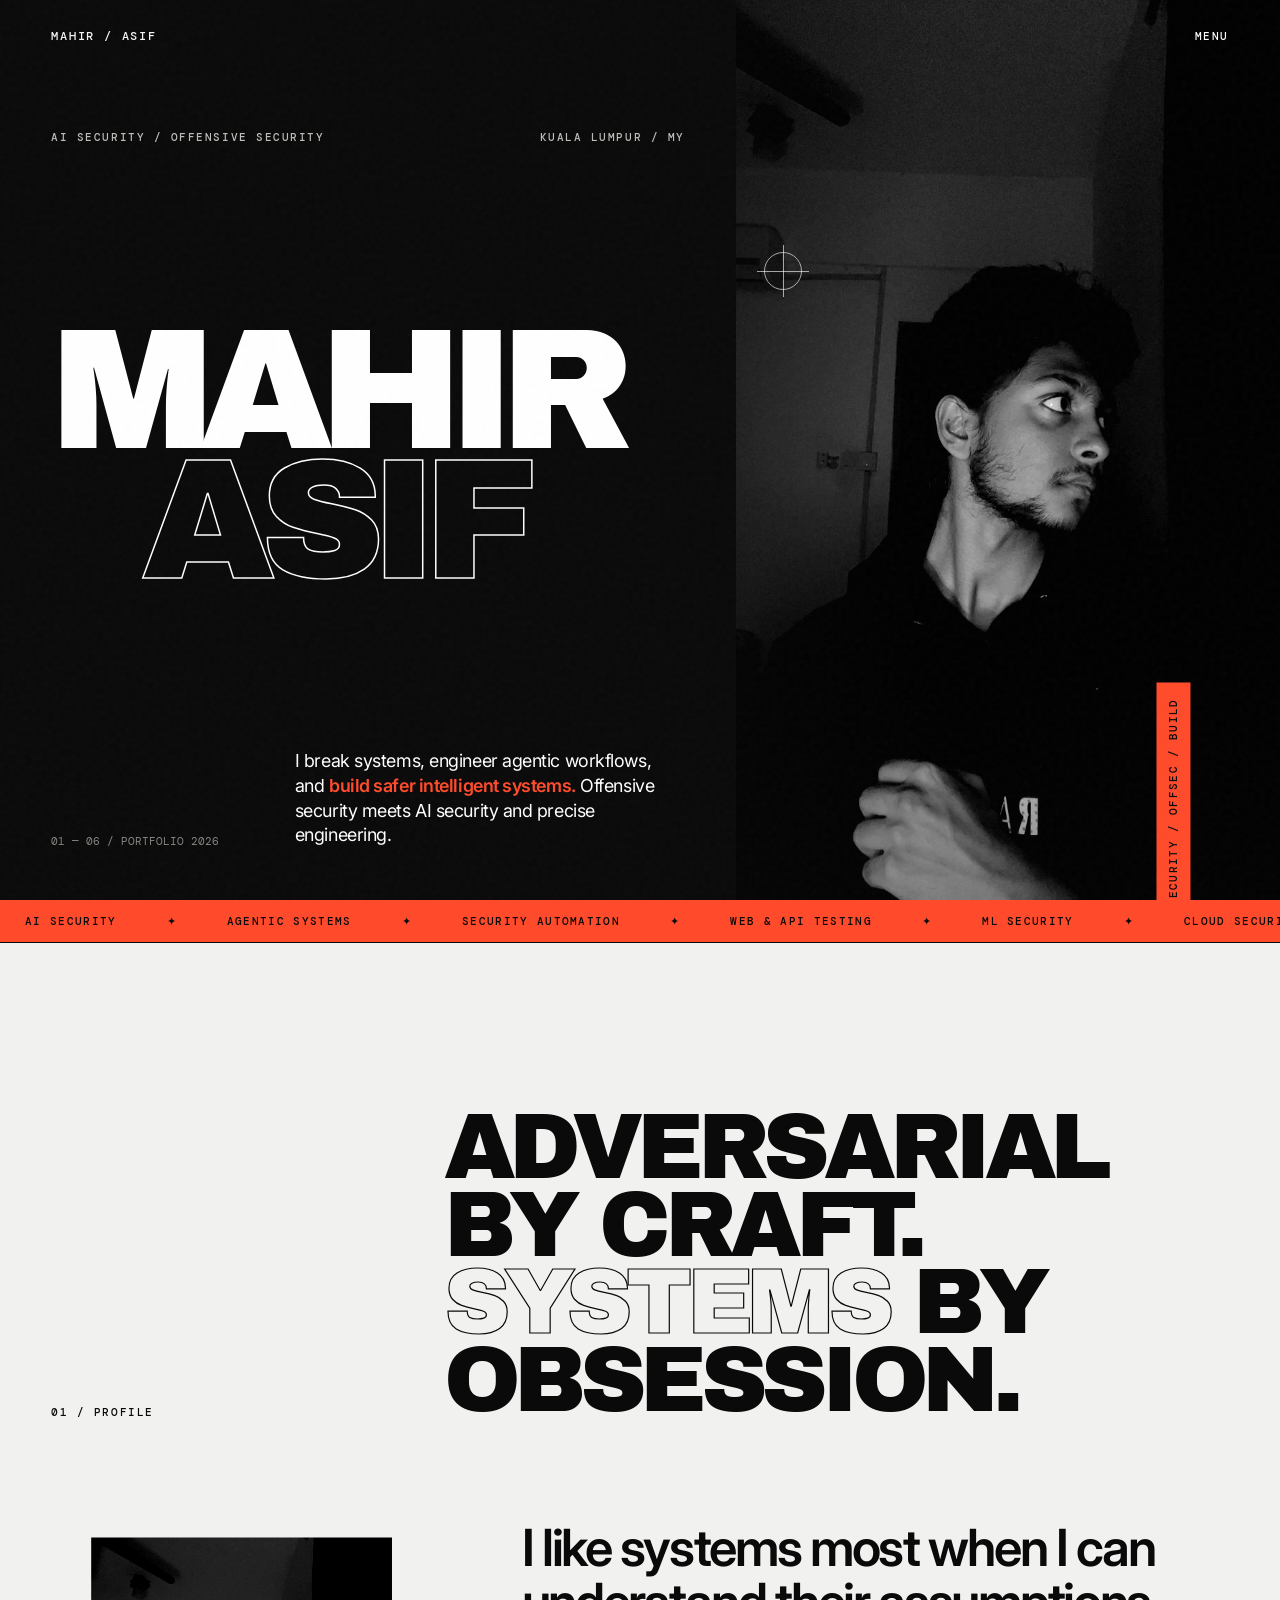
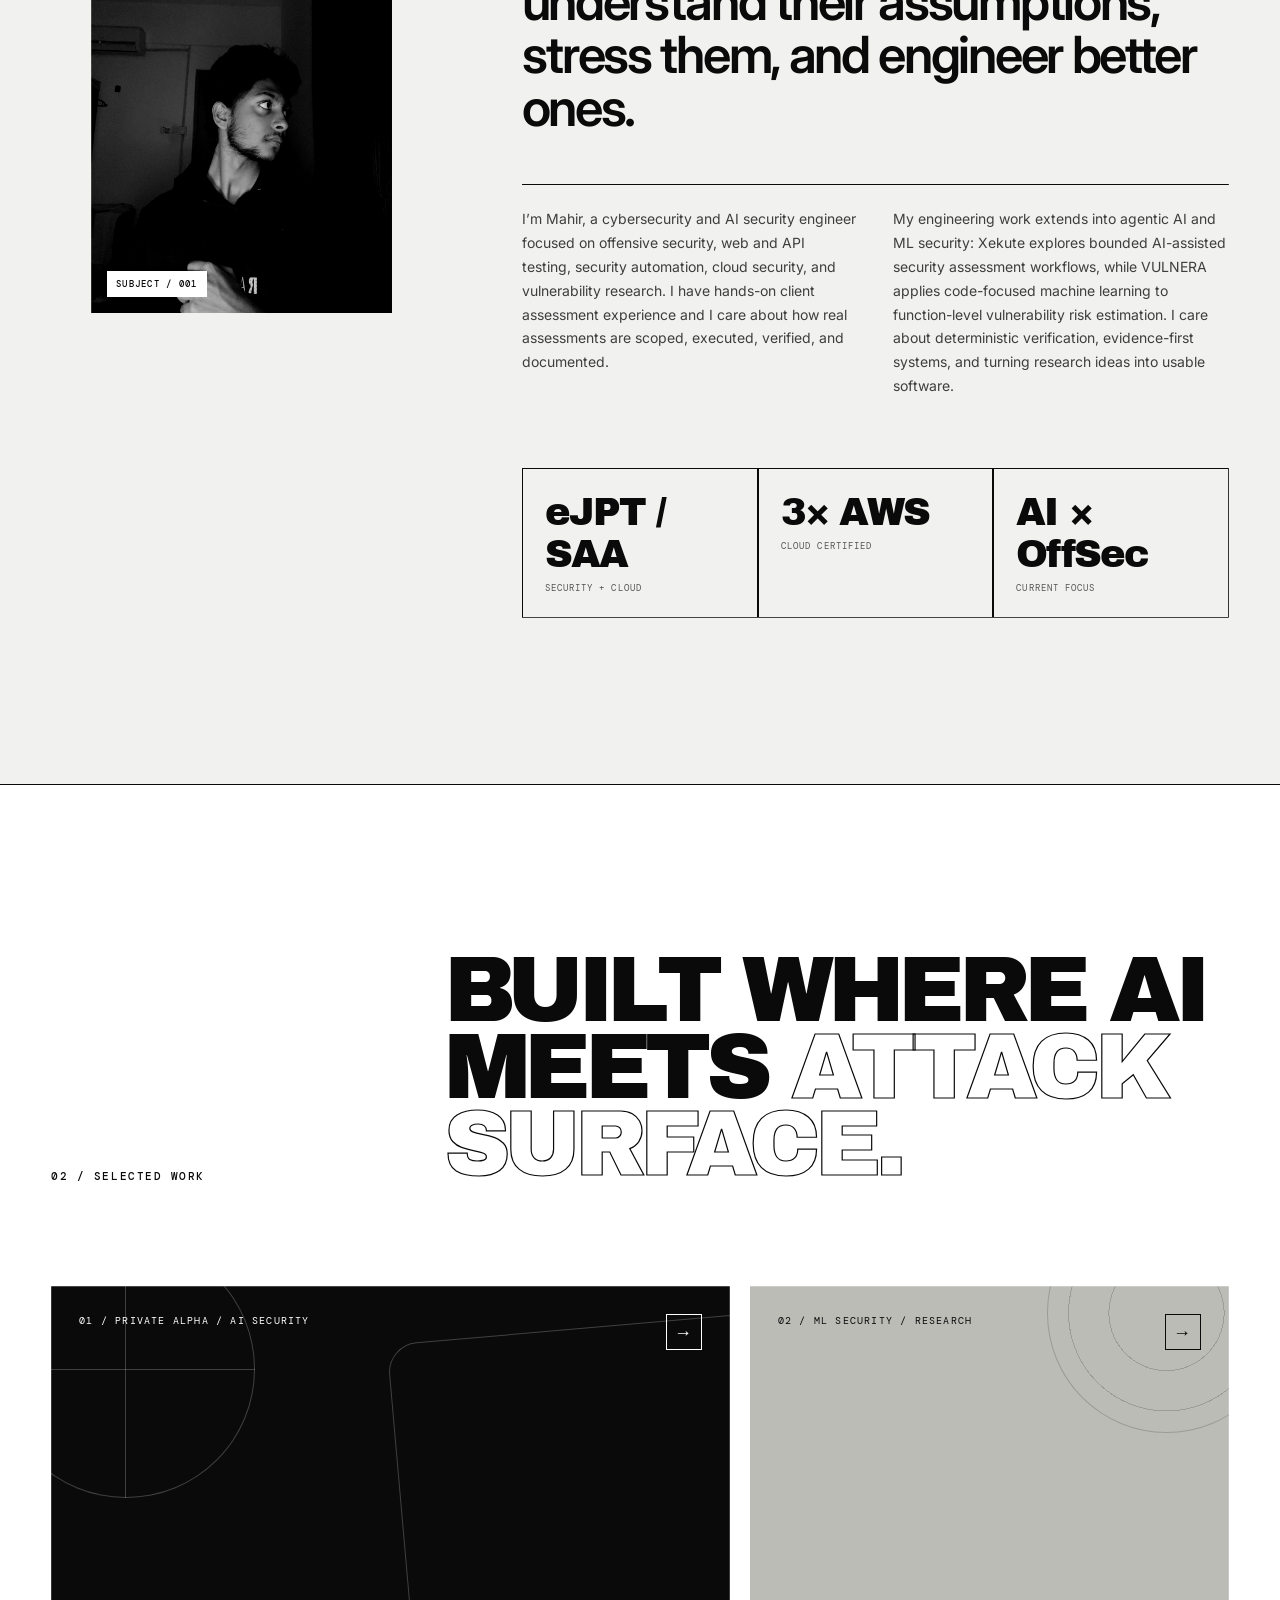
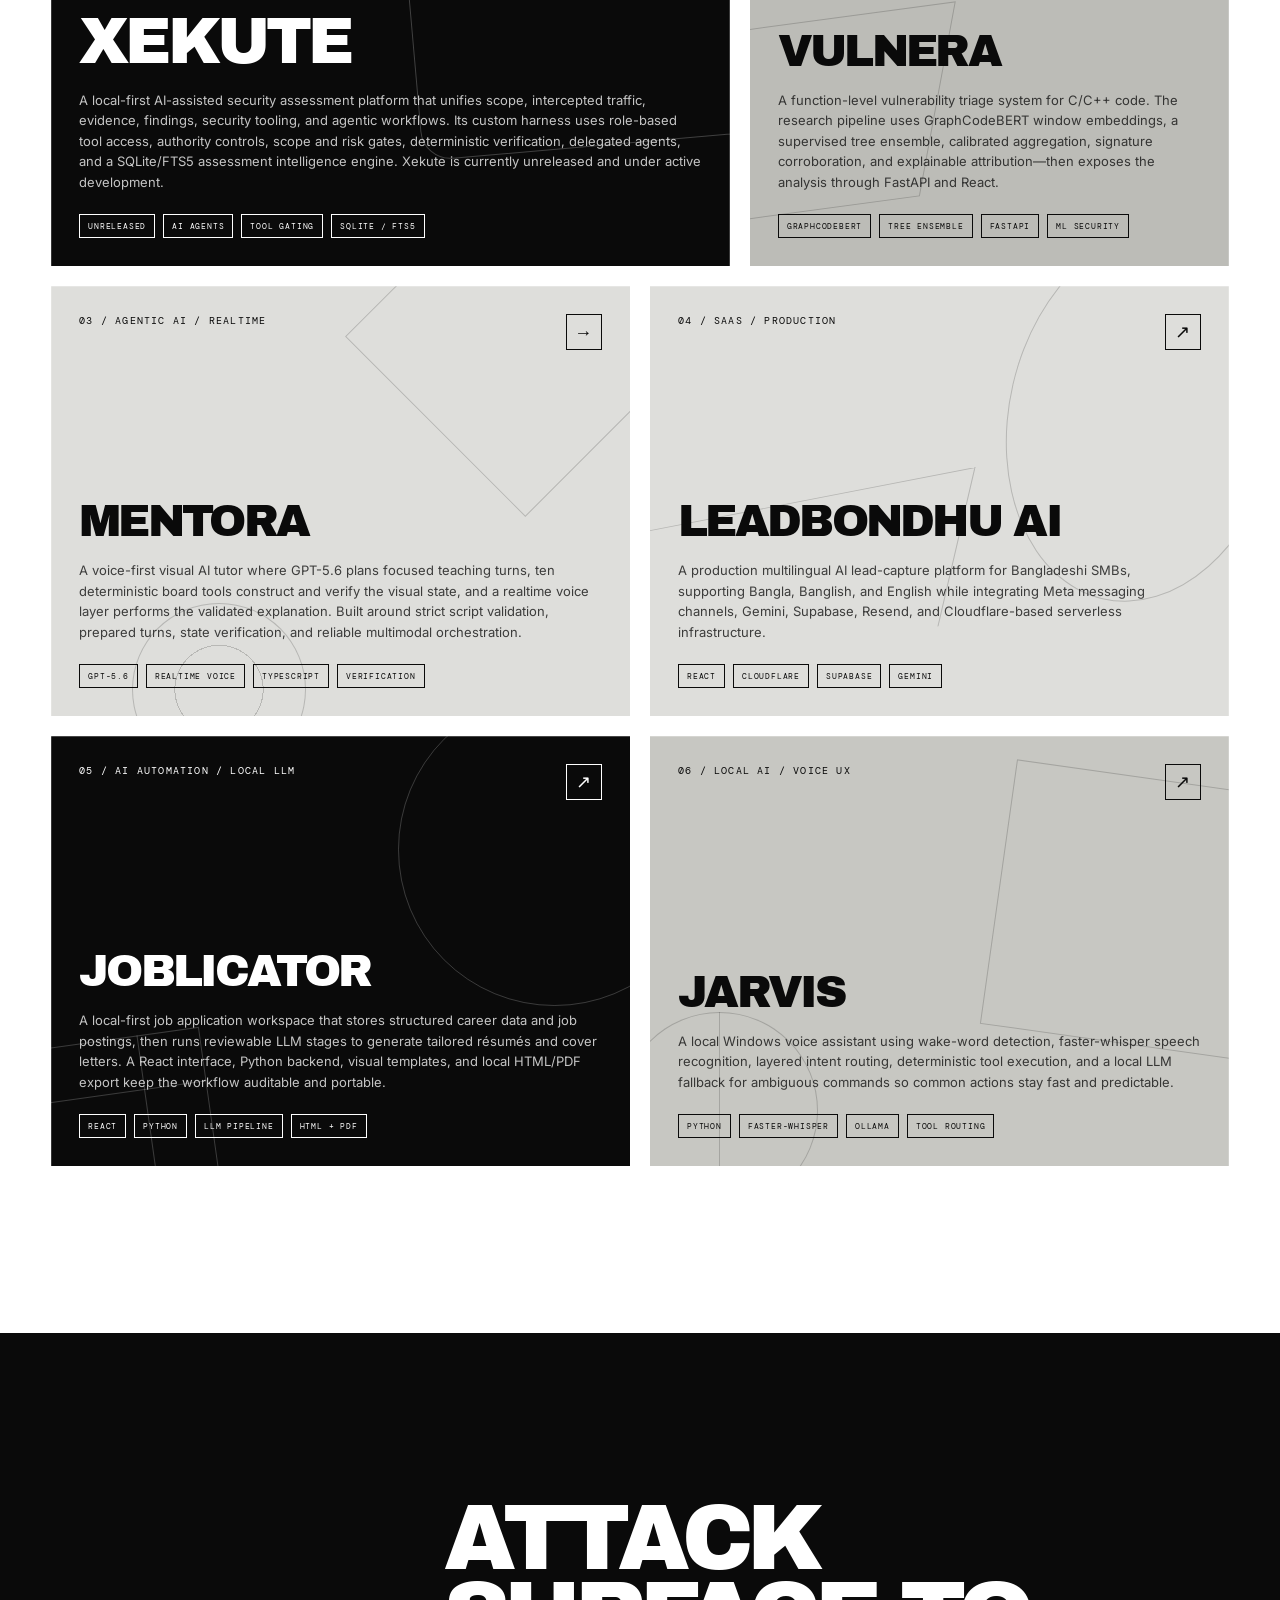
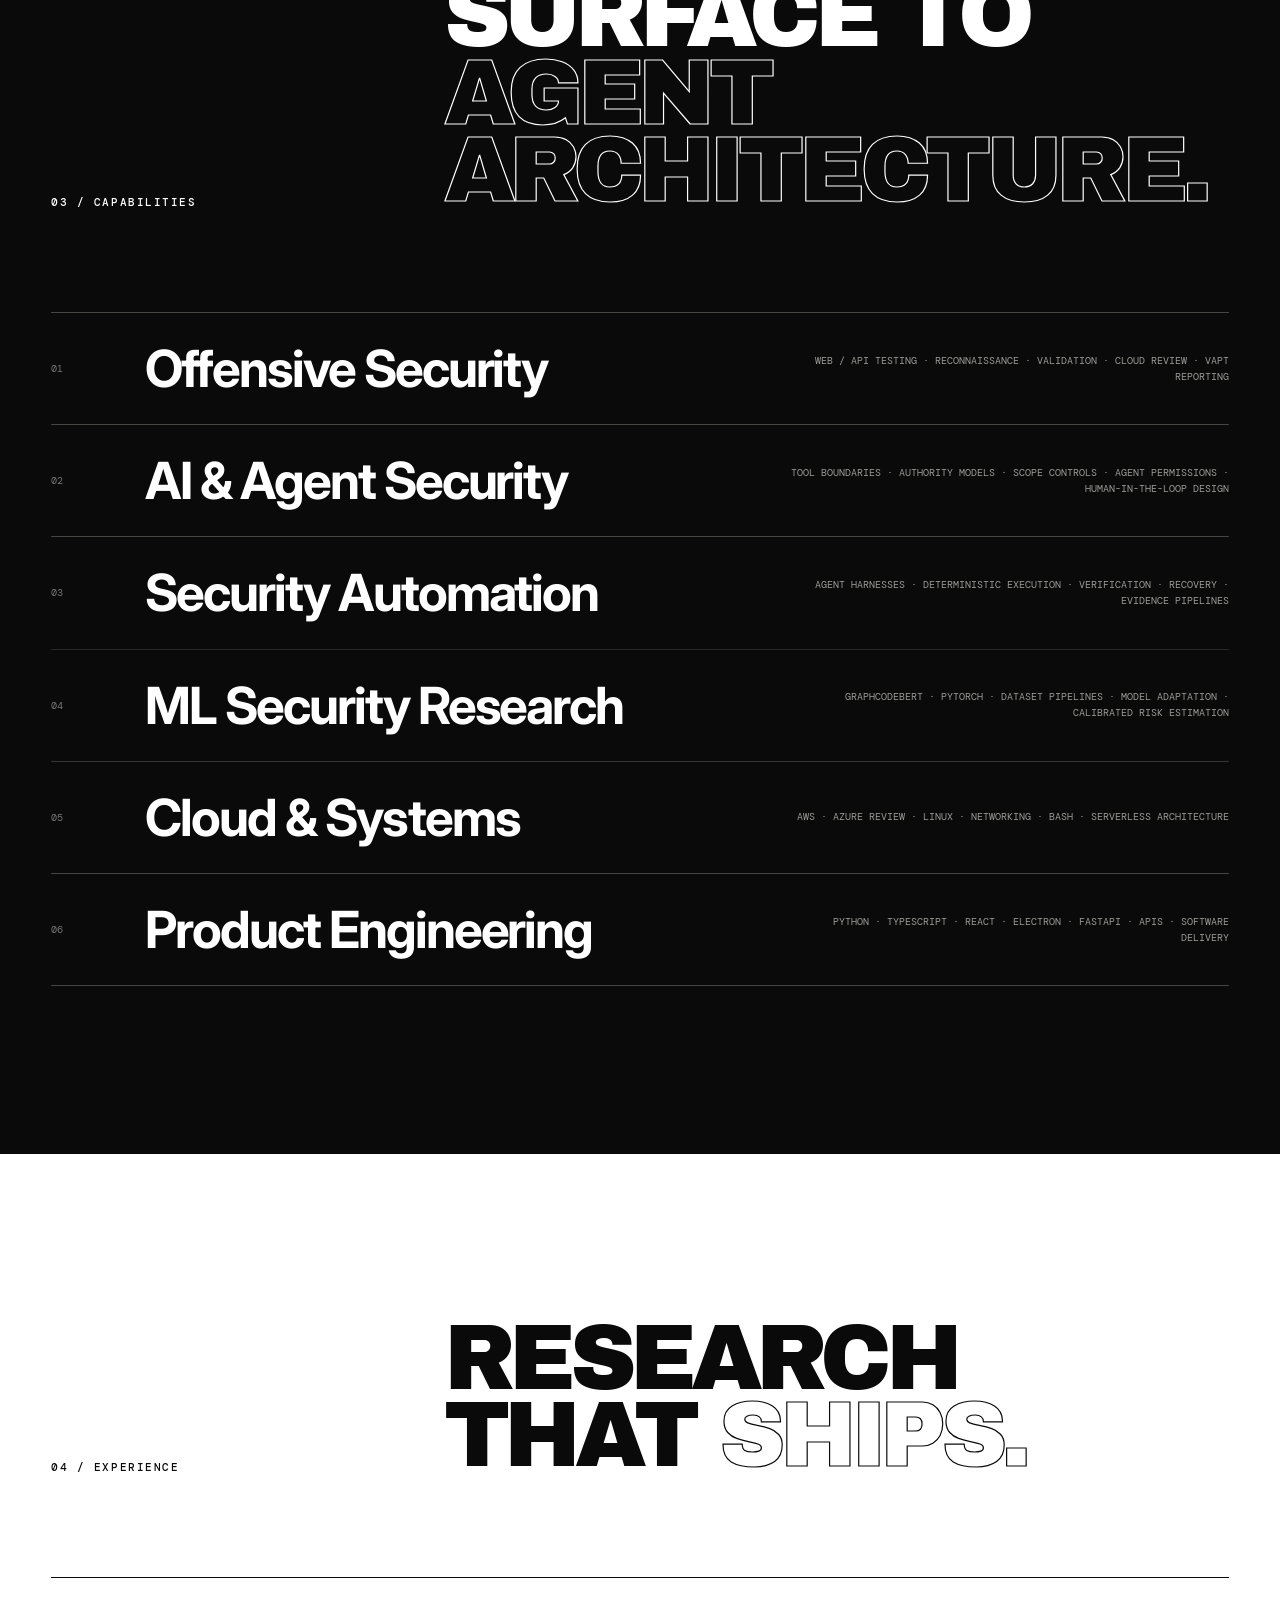
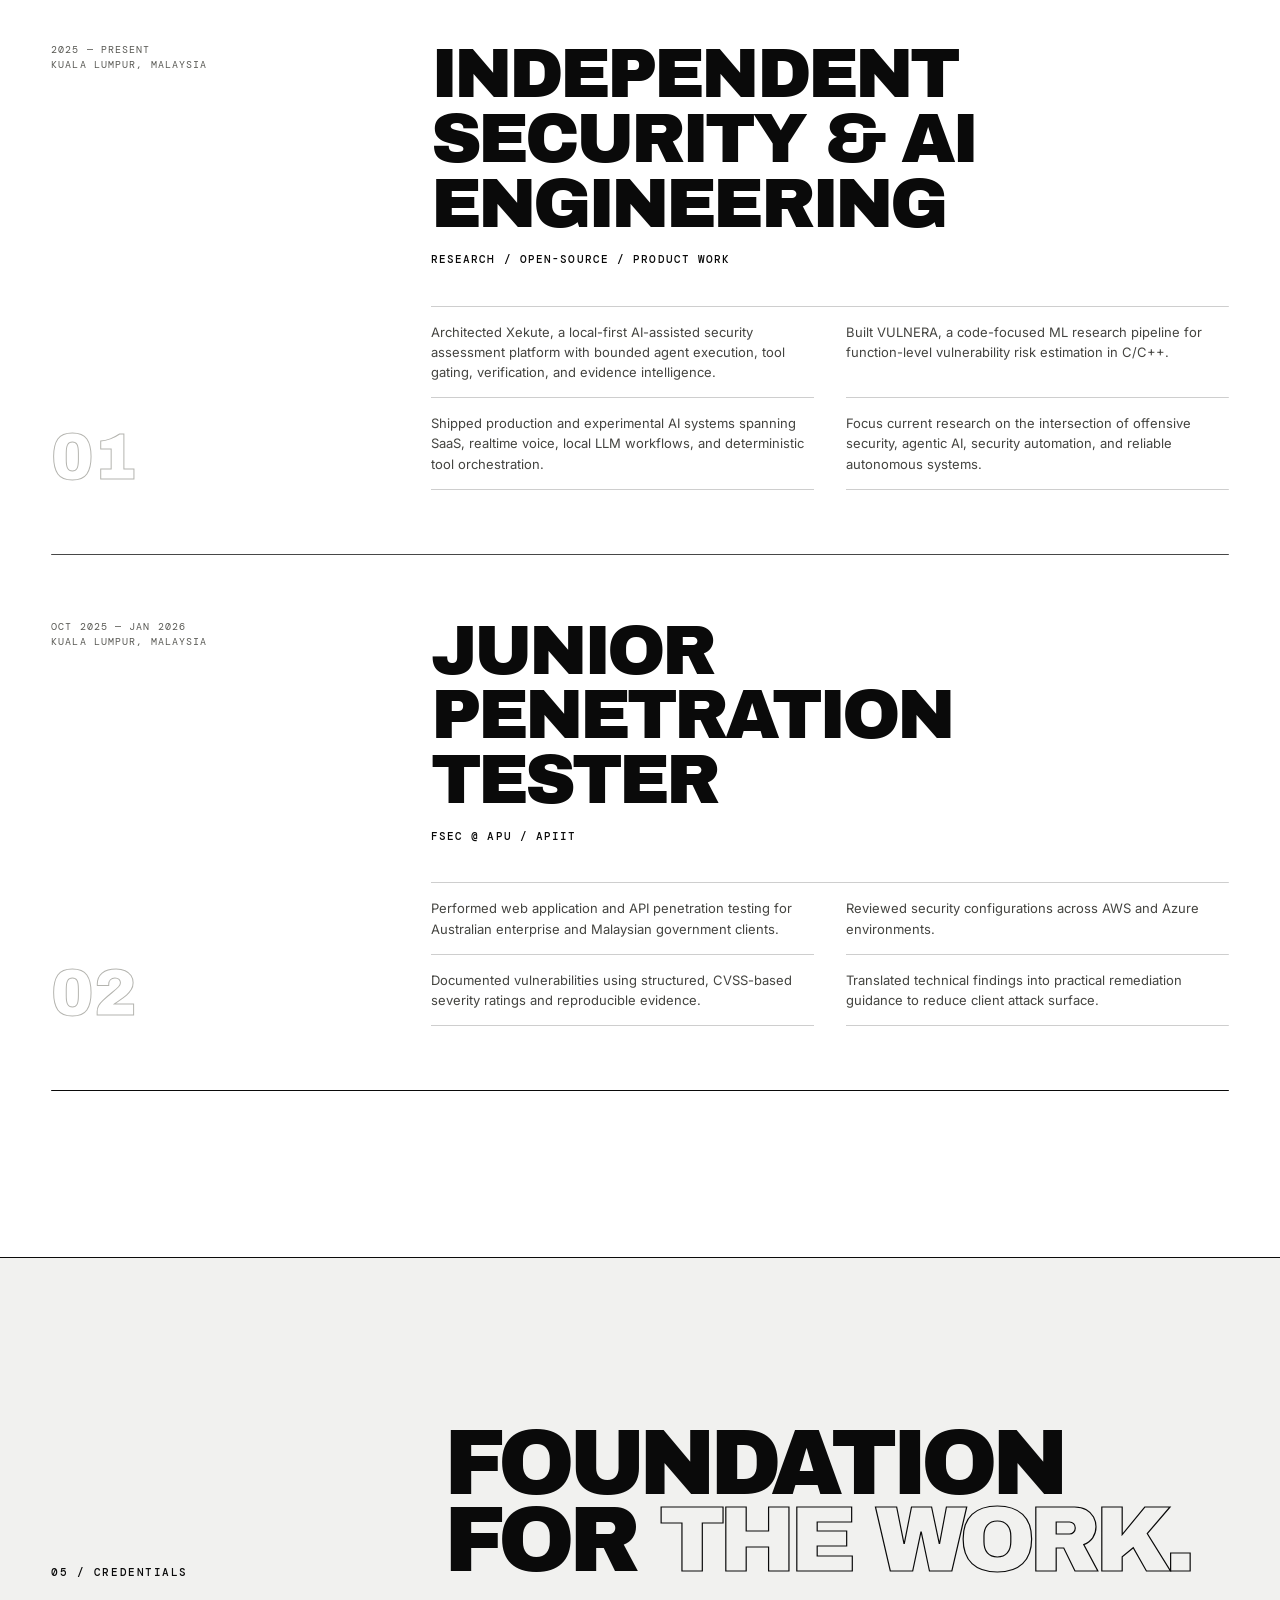
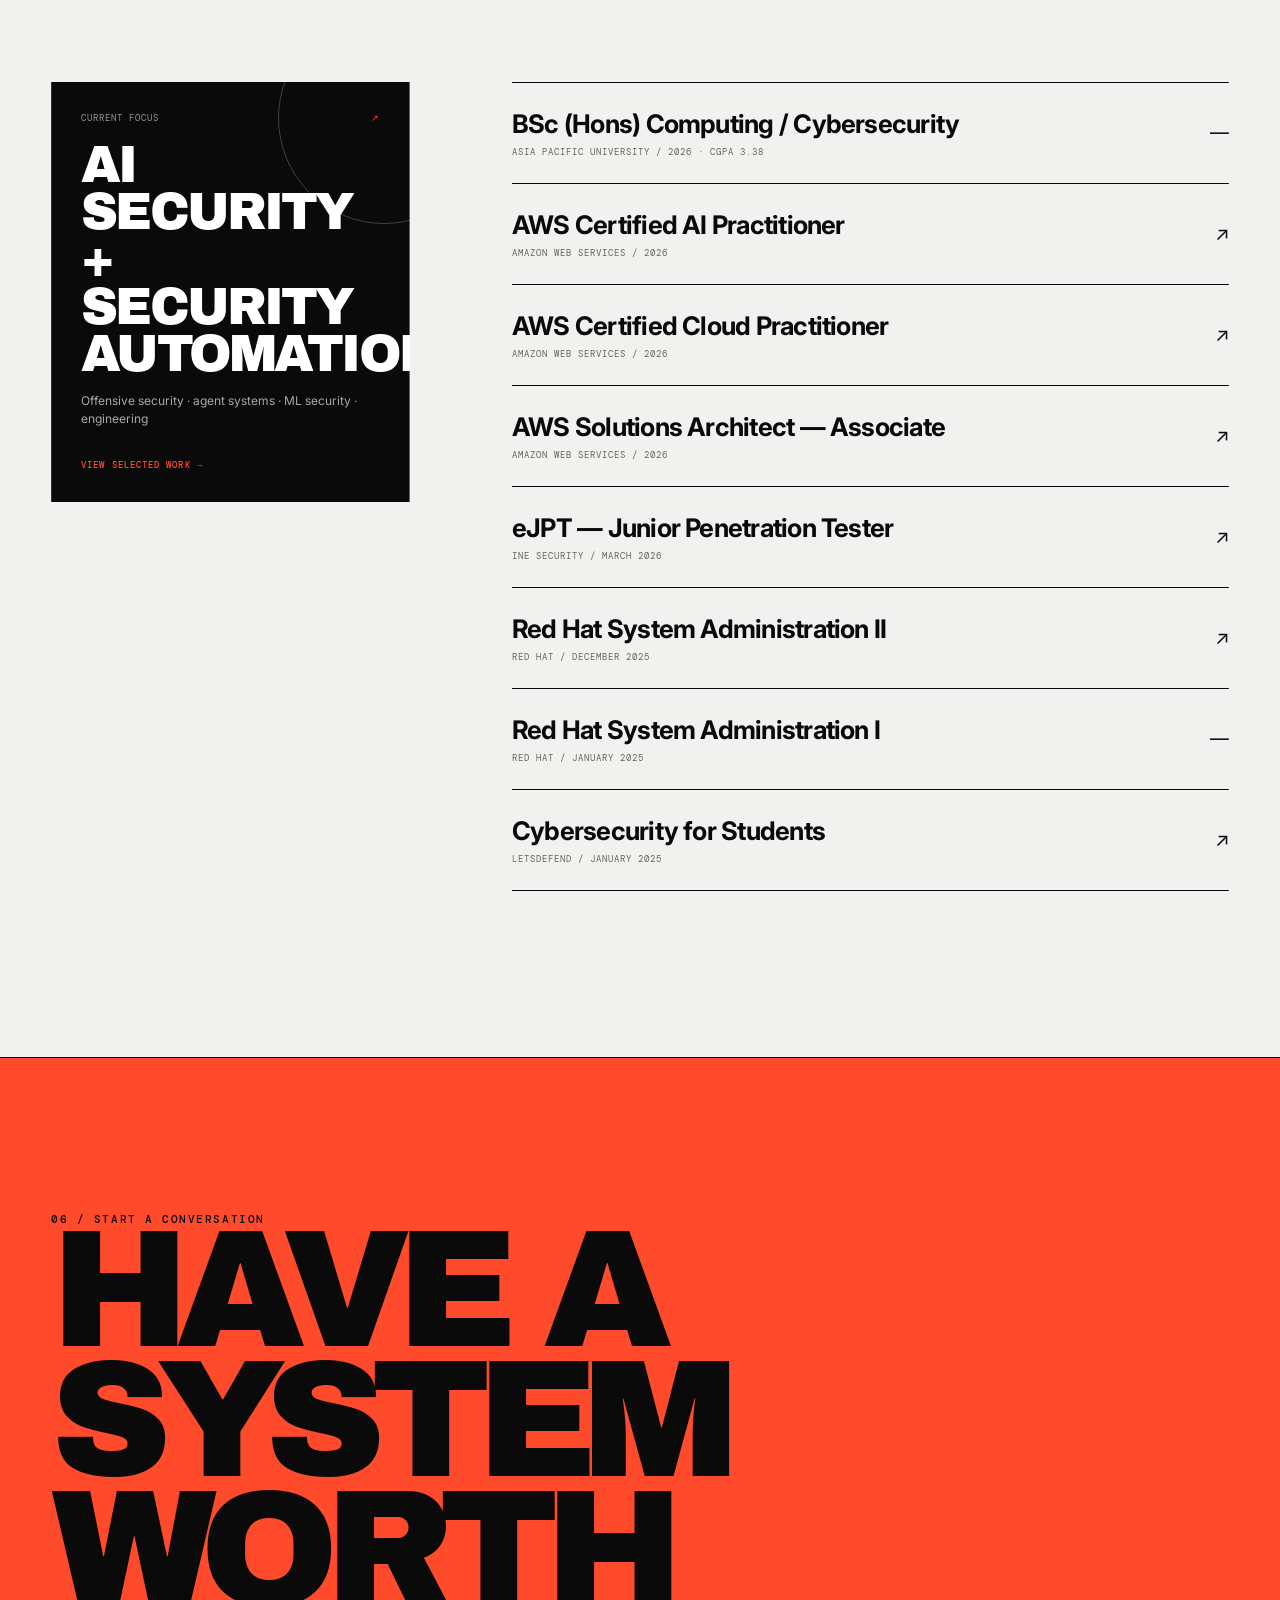
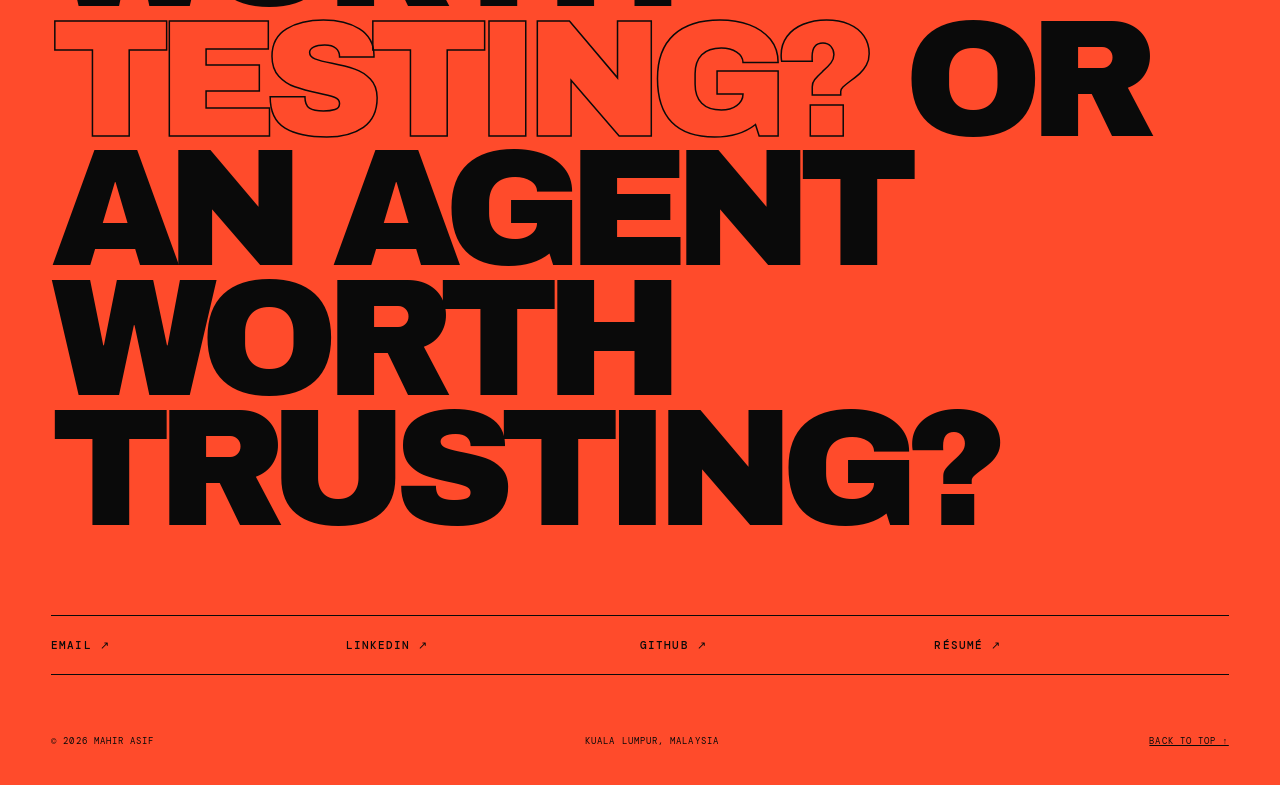
==== commit 66d00ed7: "Refresh project portfolio pages" ====
--- a/index.html
+++ b/index.html
@@ -29,7 +29,7 @@
       --pad: clamp(20px, 4vw, 64px);
     }
     * { box-sizing: border-box; }
-    html { scroll-behavior: smooth; scroll-padding-top: 80px; scrollbar-width: none; }
+    html { scroll-behavior: smooth; scroll-padding-top: 80px; scrollbar-width: none; overflow-x: clip; }
     body { margin: 0; background: var(--paper); color: var(--ink); font-family: Inter, Arial, sans-serif; -webkit-font-smoothing: antialiased; overflow-x: hidden; }
     body { -ms-overflow-style: none; }
     html::-webkit-scrollbar, body::-webkit-scrollbar { display: none; width: 0; height: 0; }
@@ -102,7 +102,7 @@
 
     .section { padding: clamp(90px, 13vw, 180px) var(--pad); border-bottom: 1px solid var(--ink); }
     .section-head { display: grid; grid-template-columns: 1fr 2fr; align-items: end; margin-bottom: clamp(58px, 8vw, 110px); }
-    .section-head h2 { margin: 0; max-width: 900px; font: 400 clamp(48px, 8.5vw, 126px)/.84 "Archivo Black", sans-serif; letter-spacing: -.07em; text-transform: uppercase; }
+    .section-head h2 { min-width: 0; margin: 0; max-width: 900px; font: 400 clamp(48px, 7.2vw, 105px)/.84 "Archivo Black", sans-serif; letter-spacing: -.07em; text-transform: uppercase; }
     .section-head h2 em { color: transparent; -webkit-text-stroke: 1.2px var(--ink); font-style: normal; }
 
     .about-grid { display: grid; grid-template-columns: minmax(260px,.7fr) 1.3fr; gap: clamp(35px, 7vw, 110px); align-items: start; }
@@ -267,6 +267,7 @@
     @media (max-width: 900px) {
       :root { --pad: clamp(24px,5vw,42px); }
       .site-header { height: 66px; grid-template-columns: 1fr auto; padding-left: max(var(--pad),env(safe-area-inset-left)); padding-right: max(var(--pad),env(safe-area-inset-right)); }
+      .brand, .menu-btn { min-height: 44px; display: inline-flex; align-items: center; }
       .availability { display: none; }
       .menu { overflow-y: auto; padding: 88px var(--pad) 42px; place-content: center stretch; }
       .menu nav { width: 100%; align-items: flex-start; }
@@ -280,7 +281,7 @@
       .hero-visual img { object-position: 52% center; }
       .section { padding-top: clamp(100px,14vw,135px); padding-bottom: clamp(100px,14vw,135px); }
       .section-head { grid-template-columns: 1fr; gap: 24px; margin-bottom: clamp(54px,9vw,78px); }
-      .section-head h2 { max-width: 100%; font-size: clamp(56px,12vw,102px); }
+      .section-head h2 { min-width: 0; max-width: 100%; font-size: clamp(52px,9.5vw,82px); }
       .about-grid, .credentials-grid { grid-template-columns: 1fr; gap: 64px; }
       .about-portrait { width: min(100%,590px); max-height: 680px; margin-inline: auto; }
       .about-copy .lead { font-size: clamp(34px,6.5vw,56px); }
@@ -309,8 +310,9 @@
     }
     @media (max-width: 600px) {
       :root { --pad: clamp(18px,5vw,24px); }
-      .site-header { height: 60px; }
+      .site-header { height: 60px; padding-left: max(var(--pad),env(safe-area-inset-left)); padding-right: max(var(--pad),env(safe-area-inset-right)); }
       .brand, .menu-btn { font-size: 10px; }
+      .menu-btn { padding: 10px 0; }
       .menu { padding-top: 78px; padding-bottom: 30px; }
       .menu a { font-size: clamp(40px,13vw,62px); }
       .hero-copy { min-height: 68svh; padding-top: 88px; padding-bottom: 34px; }
@@ -326,9 +328,10 @@
       .crosshair::before { width: 42px; top: 14px; left: -6px; }
       .crosshair::after { height: 42px; left: 14px; top: -6px; }
       .ticker-track span { padding-block: 12px; font-size: 9px; }
-      .section { padding-top: 84px; padding-bottom: 84px; }
+      .section { padding-top: 84px; padding-bottom: 84px; padding-left: max(var(--pad),env(safe-area-inset-left)); padding-right: max(var(--pad),env(safe-area-inset-right)); }
       .section-head { margin-bottom: 48px; gap: 18px; }
-      .section-head h2 { font-size: clamp(48px,14.2vw,72px); line-height: .88; }
+      .section-head h2 { min-width: 0; font-size: clamp(34px,9.8vw,52px); line-height: .88; }
+      .motion-clip { padding-inline: .04em; margin-inline: -.04em; }
       .about-grid { gap: 44px; }
       .about-portrait { width: 100%; aspect-ratio: 4/5; }
       .about-copy .lead { margin-bottom: 34px; font-size: clamp(29px,8.6vw,42px); line-height: 1.02; }
@@ -357,10 +360,10 @@
       .experience-points { grid-template-columns: 1fr; }
       .credentials-aside { min-height: 290px; padding: 24px; }
       .credentials-aside h3 { font-size: clamp(32px,10vw,46px); }
-      .credential { gap: 15px; padding: 21px 0; }
+      .credential { gap: 15px; min-height: 56px; padding: 21px 0; }
       .credential h3 { font-size: clamp(18px,5.5vw,24px); line-height: 1.08; }
       .credential h3, .experience-body h3 { overflow-wrap: anywhere; }
-      .contact { min-height: 72svh; padding: 84px var(--pad) max(26px,env(safe-area-inset-bottom)); }
+      .contact { min-height: 72svh; padding: 84px max(var(--pad),env(safe-area-inset-right)) max(26px,env(safe-area-inset-bottom)) max(var(--pad),env(safe-area-inset-left)); }
       .contact h2 { font-size: clamp(48px,13.2vw,72px); line-height: .86; letter-spacing: -.07em; }
       .contact-links { grid-template-columns: 1fr; margin-top: 54px; }
       .contact-links a { min-height: 54px; padding: 18px 0; display: flex; align-items: center; }
@@ -371,7 +374,7 @@
     }
     @media (max-width: 380px) {
       .hero-title { font-size: 20vw; }
-      .section-head h2 { font-size: 13.5vw; }
+      .section-head h2 { font-size: 9.8vw; }
       .project { min-height: 410px !important; }
       .project:nth-child(1) { min-height: 510px !important; }
       .contact h2 { font-size: 12.8vw; }
@@ -440,9 +443,9 @@
     <section class="section work" id="work">
       <div class="section-head reveal"><p class="eyebrow">02 / Selected work</p><h2>Built where AI meets <em>attack surface.</em></h2></div>
       <div class="project-grid">
-        <a class="project reveal" href="xekute.html"><div class="project-top"><span>01 / AI Security / Security Automation</span><span class="project-arrow">↗</span></div><div><h3>Xekute</h3><p>A local-first AI-assisted security assessment platform that unifies scope, intercepted traffic, evidence, findings, security tooling, and agentic workflows. Its custom harness uses role-based tool access, multi-level authority controls, scope and risk gates, deterministic verification and recovery, delegated agents, and a SQLite/FTS5 assessment intelligence engine for querying large evidence corpora without pushing the full workspace into model context.</p><div class="project-tags"><span>AI Agents</span><span>Tool Gating</span><span>SQLite / FTS5</span><span>HTTP Analysis</span></div></div></a>
-        <a class="project reveal" href="https://github.com/mahirhacks/VULNERA" target="_blank" rel="noreferrer"><div class="project-top"><span>02 / ML Security / Research</span><span class="project-arrow">↗</span></div><div><h3>VULNERA</h3><p>A function-level vulnerability risk estimation system for C/C++ code. The research pipeline adapts GraphCodeBERT to security code, combines learned representations with supervised classifiers and signature-based corroboration, and exposes risk analysis through an end-to-end Python, FastAPI, and React workflow.</p><div class="project-tags"><span>GraphCodeBERT</span><span>PyTorch</span><span>FastAPI</span><span>ML Security</span></div></div></a>
-        <a class="project reveal" href="https://github.com/mahirhacks/Mentora" target="_blank" rel="noreferrer"><div class="project-top"><span>03 / Agentic AI / Realtime</span><span class="project-arrow">↗</span></div><div><h3>Mentora</h3><p>A voice-first visual AI tutor where an LLM plans short teaching turns, deterministic board tools construct and verify the visual state, and a realtime voice layer performs the validated explanation. Built around strict script validation, turn control, state verification, and reliable multimodal orchestration.</p><div class="project-tags"><span>Realtime AI</span><span>TypeScript</span><span>Tool Use</span><span>Verification</span></div></div></a>
+        <a class="project reveal" href="xekute.html"><div class="project-top"><span>01 / Private Alpha / AI Security</span><span class="project-arrow">→</span></div><div><h3>Xekute</h3><p>A local-first AI-assisted security assessment platform that unifies scope, intercepted traffic, evidence, findings, security tooling, and agentic workflows. Its custom harness uses role-based tool access, authority controls, scope and risk gates, deterministic verification, delegated agents, and a SQLite/FTS5 assessment intelligence engine. Xekute is currently unreleased and under active development.</p><div class="project-tags"><span>Unreleased</span><span>AI Agents</span><span>Tool Gating</span><span>SQLite / FTS5</span></div></div></a>
+        <a class="project reveal" href="vulnera.html"><div class="project-top"><span>02 / ML Security / Research</span><span class="project-arrow">→</span></div><div><h3>VULNERA</h3><p>A function-level vulnerability triage system for C/C++ code. The research pipeline uses GraphCodeBERT window embeddings, a supervised tree ensemble, calibrated aggregation, signature corroboration, and explainable attribution—then exposes the analysis through FastAPI and React.</p><div class="project-tags"><span>GraphCodeBERT</span><span>Tree Ensemble</span><span>FastAPI</span><span>ML Security</span></div></div></a>
+        <a class="project reveal" href="mentora.html"><div class="project-top"><span>03 / Agentic AI / Realtime</span><span class="project-arrow">→</span></div><div><h3>Mentora</h3><p>A voice-first visual AI tutor where GPT-5.6 plans focused teaching turns, ten deterministic board tools construct and verify the visual state, and a realtime voice layer performs the validated explanation. Built around strict script validation, prepared turns, state verification, and reliable multimodal orchestration.</p><div class="project-tags"><span>GPT-5.6</span><span>Realtime Voice</span><span>TypeScript</span><span>Verification</span></div></div></a>
         <a class="project reveal" href="https://leadbondhuai.online" target="_blank" rel="noreferrer"><div class="project-top"><span>04 / SaaS / Production</span><span class="project-arrow">↗</span></div><div><h3>LeadBondhu AI</h3><p>A production multilingual AI lead-capture platform for Bangladeshi SMBs, supporting Bangla, Banglish, and English while integrating Meta messaging channels, Gemini, Supabase, Resend, and Cloudflare-based serverless infrastructure.</p><div class="project-tags"><span>React</span><span>Cloudflare</span><span>Supabase</span><span>Gemini</span></div></div></a>
         <a class="project reveal" href="joblicator.html"><div class="project-top"><span>05 / AI Automation / Local LLM</span><span class="project-arrow">↗</span></div><div><h3>Joblicator</h3><p>A local-first job application workspace that stores structured career data and job postings, then runs reviewable LLM stages to generate tailored résumés and cover letters. A React interface, Python backend, visual templates, and local HTML/PDF export keep the workflow auditable and portable.</p><div class="project-tags"><span>React</span><span>Python</span><span>LLM Pipeline</span><span>HTML + PDF</span></div></div></a>
         <a class="project reveal" href="jarvis.html"><div class="project-top"><span>06 / Local AI / Voice UX</span><span class="project-arrow">↗</span></div><div><h3>Jarvis</h3><p>A local Windows voice assistant using wake-word detection, faster-whisper speech recognition, layered intent routing, deterministic tool execution, and a local LLM fallback for ambiguous commands so common actions stay fast and predictable.</p><div class="project-tags"><span>Python</span><span>faster-whisper</span><span>Ollama</span><span>Tool Routing</span></div></div></a>
@@ -594,4 +597,4 @@
     updateScrollControl();
   </script>
 </body>
-</html>+</html>
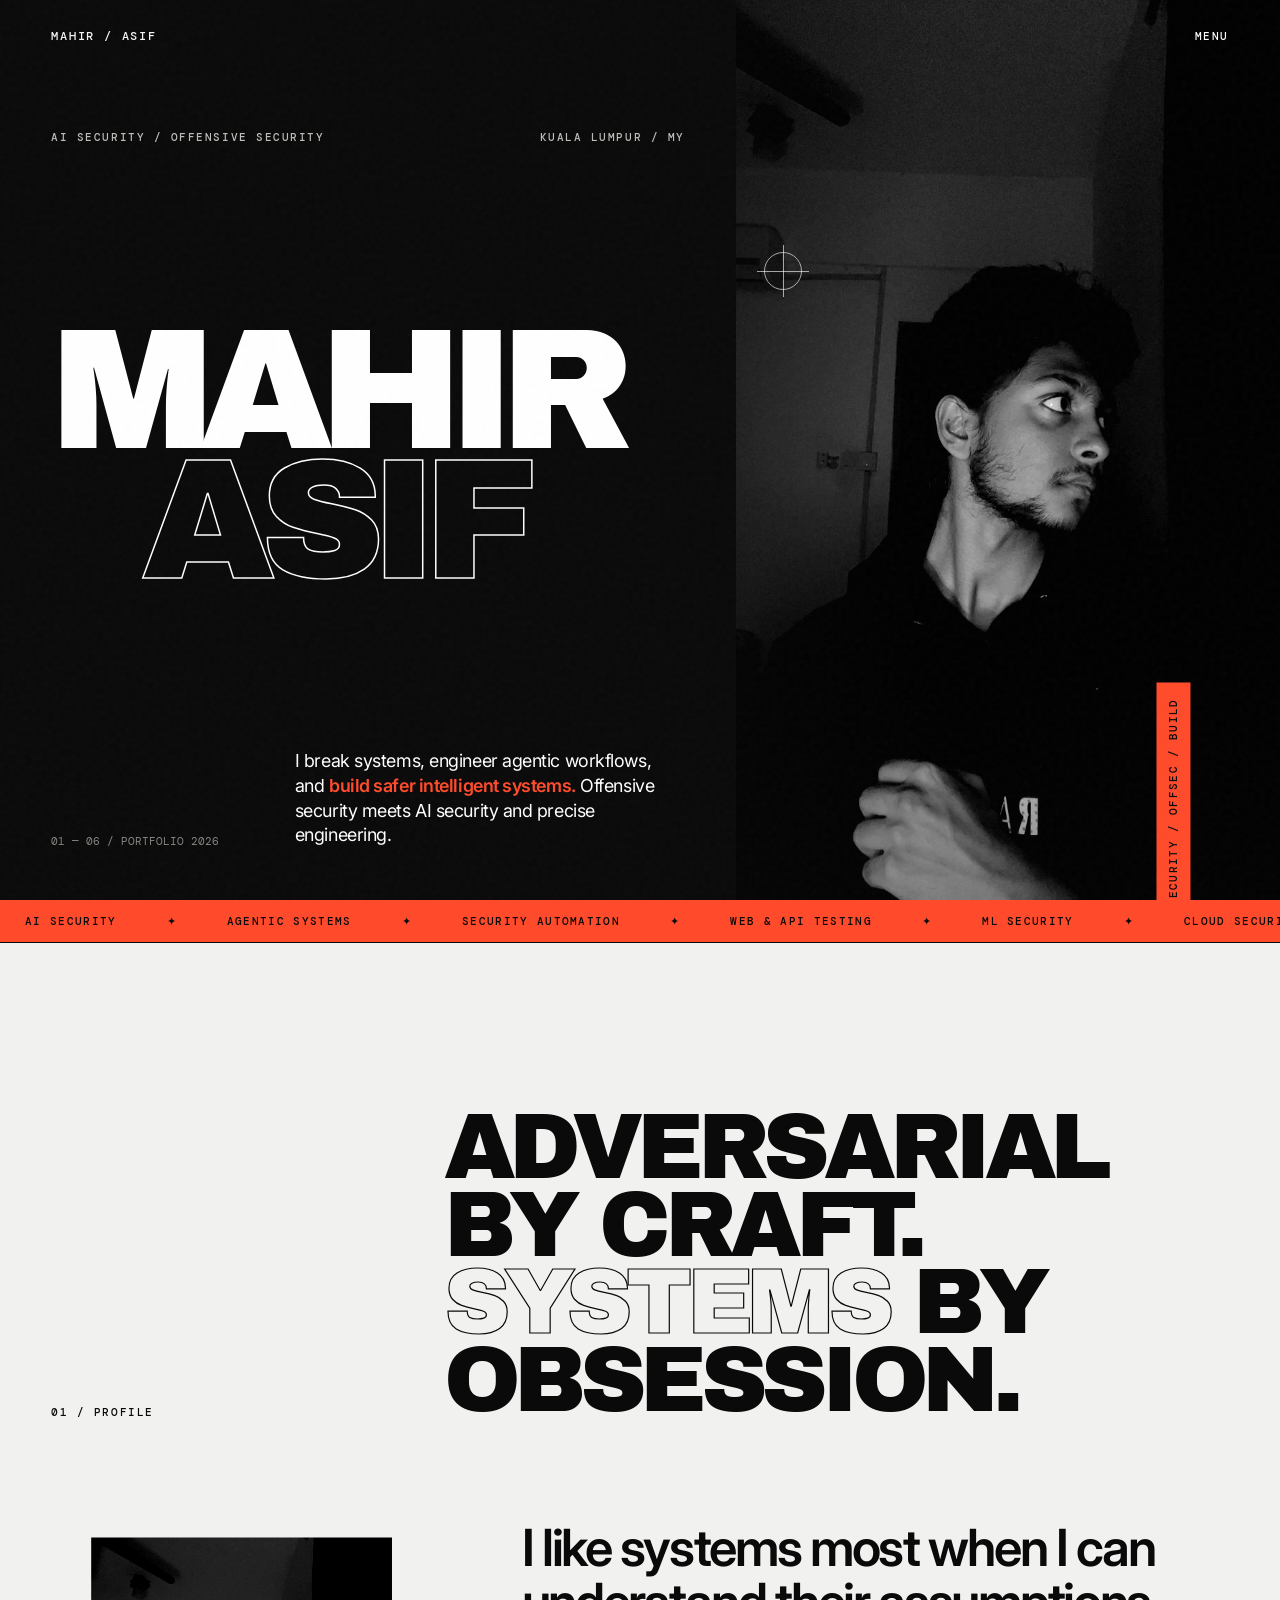
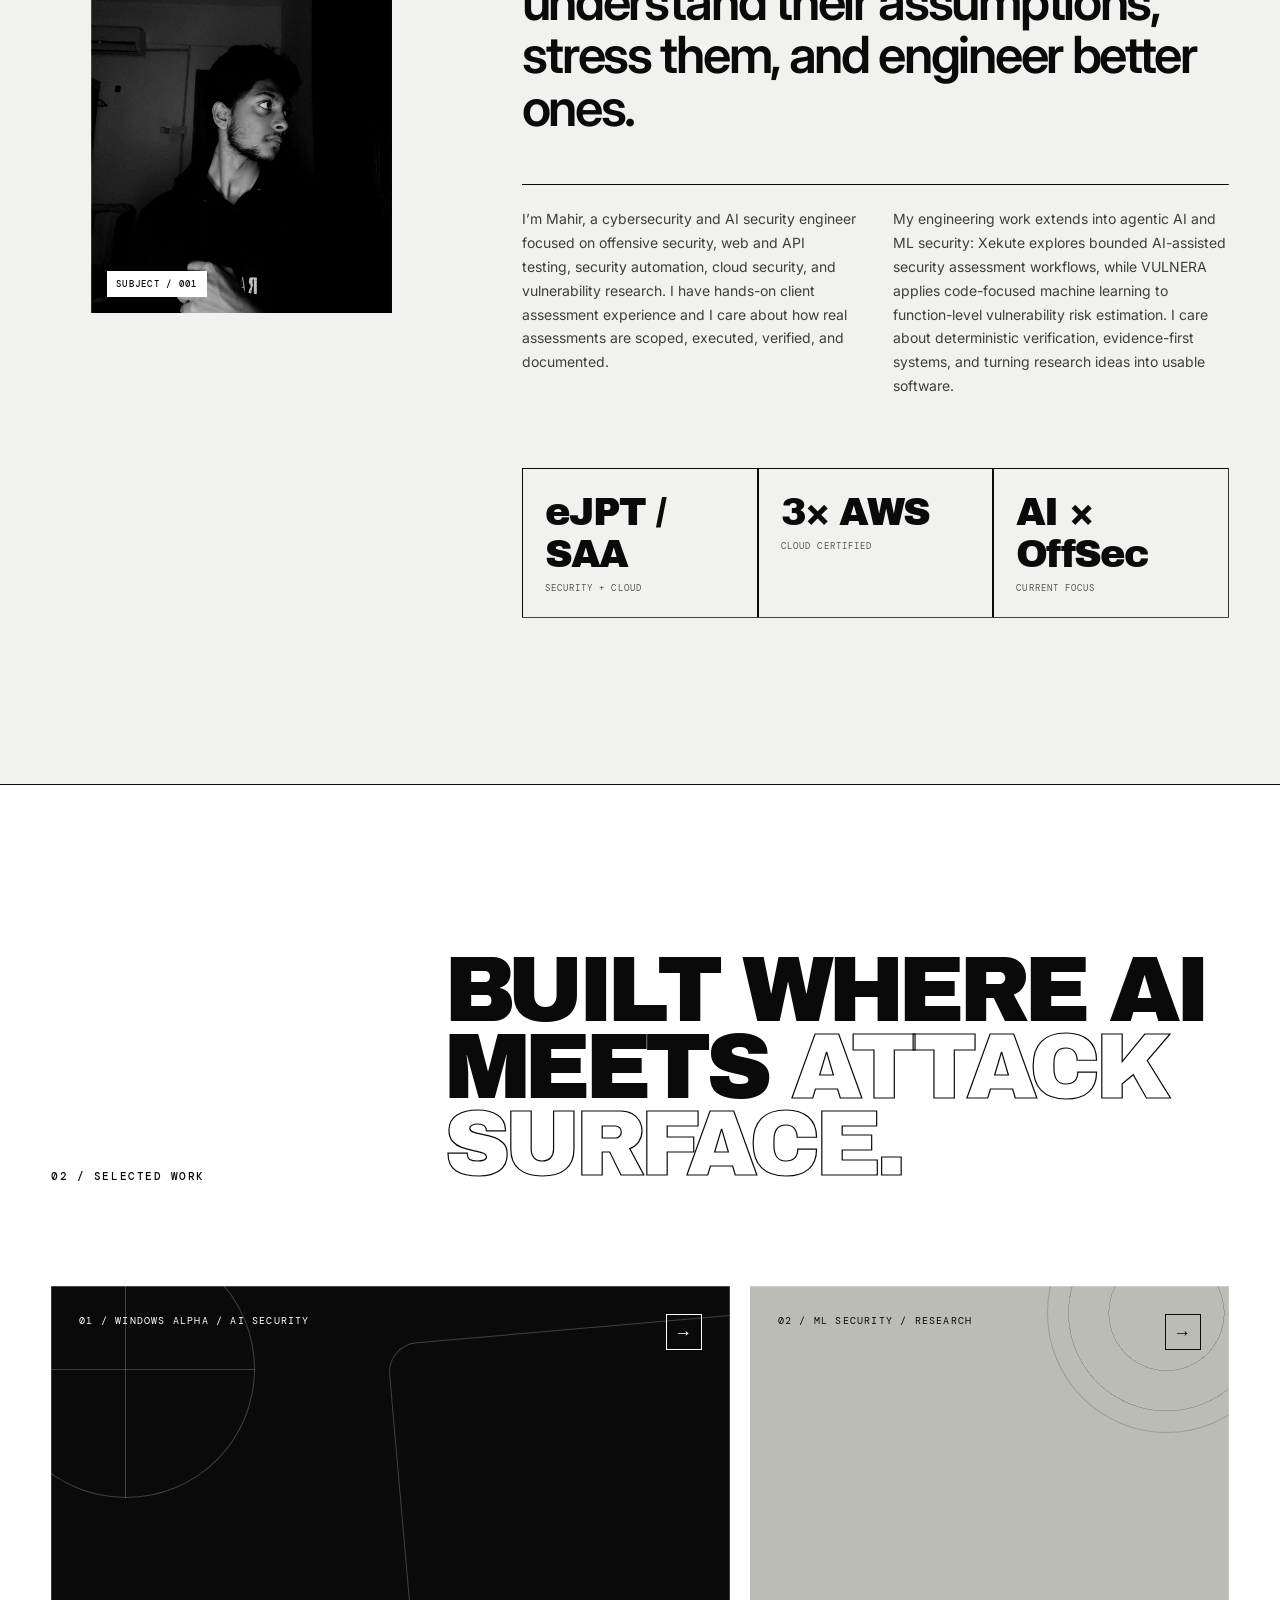
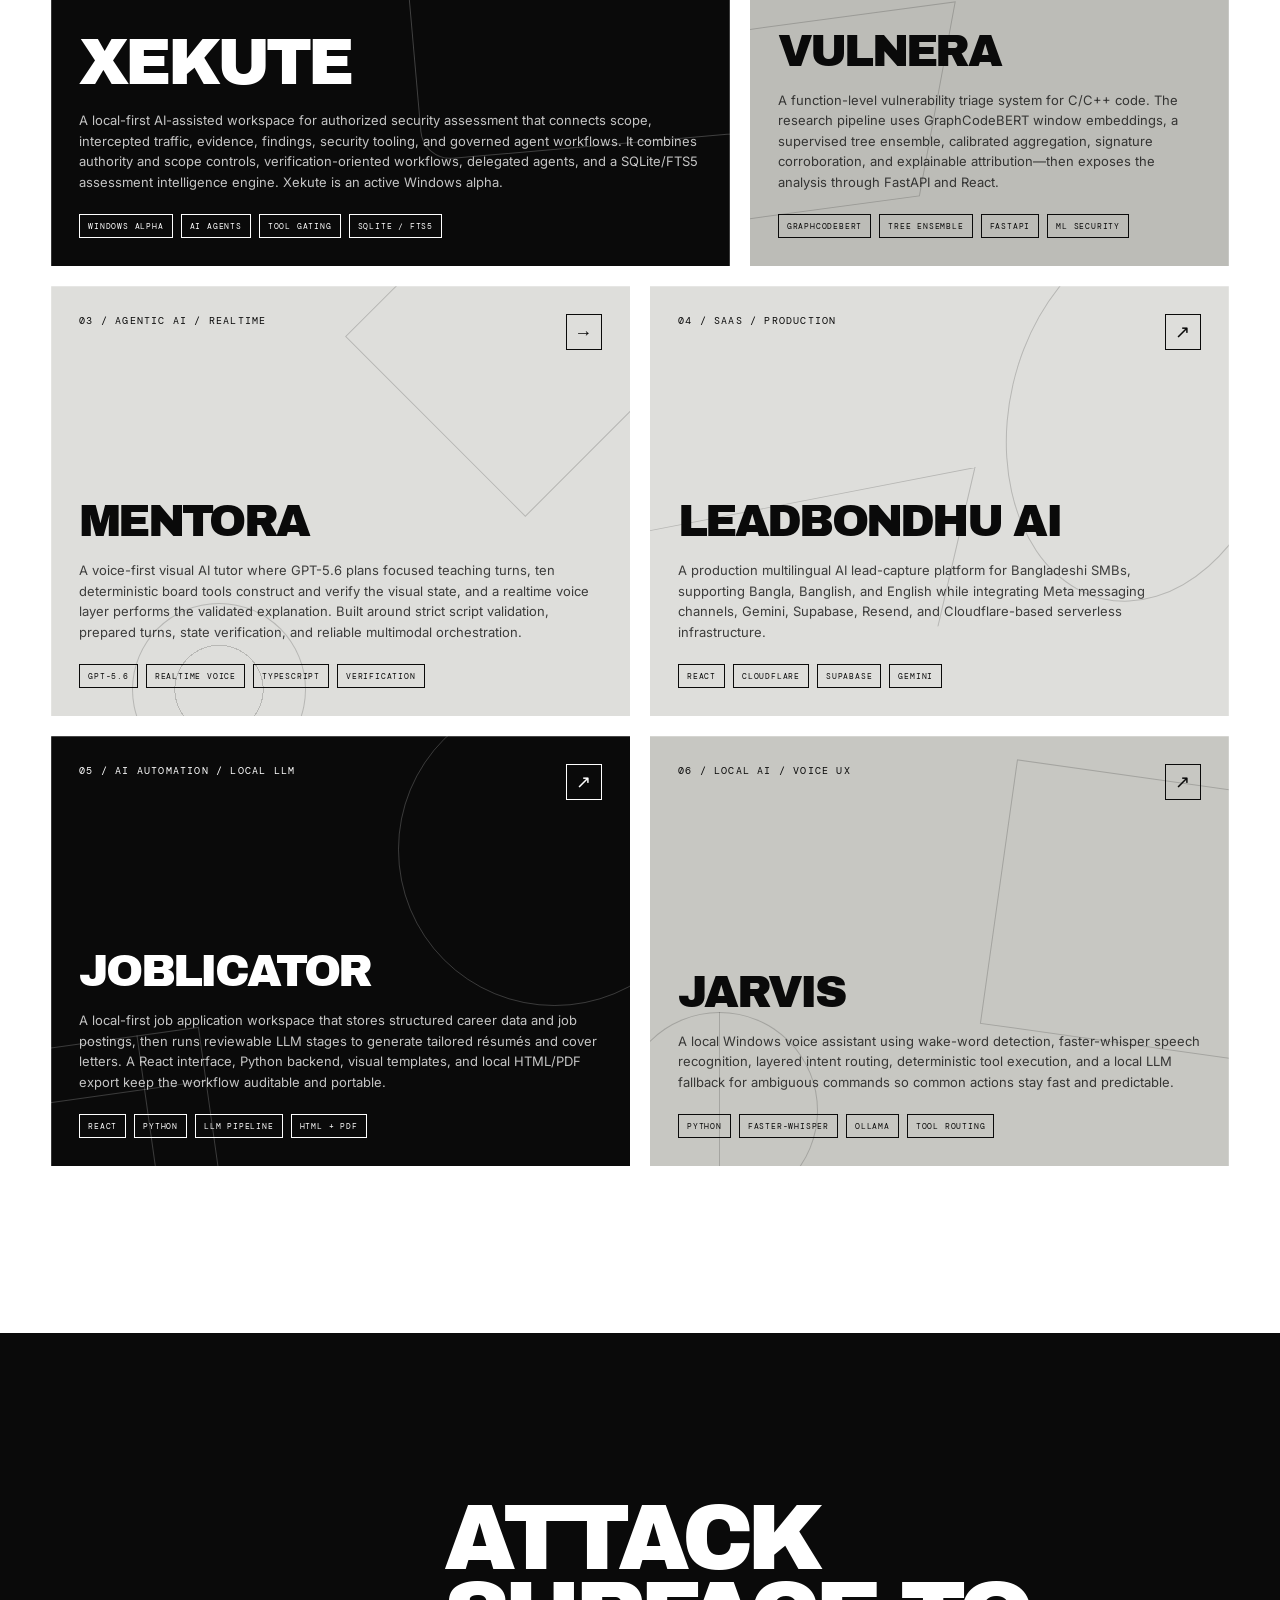
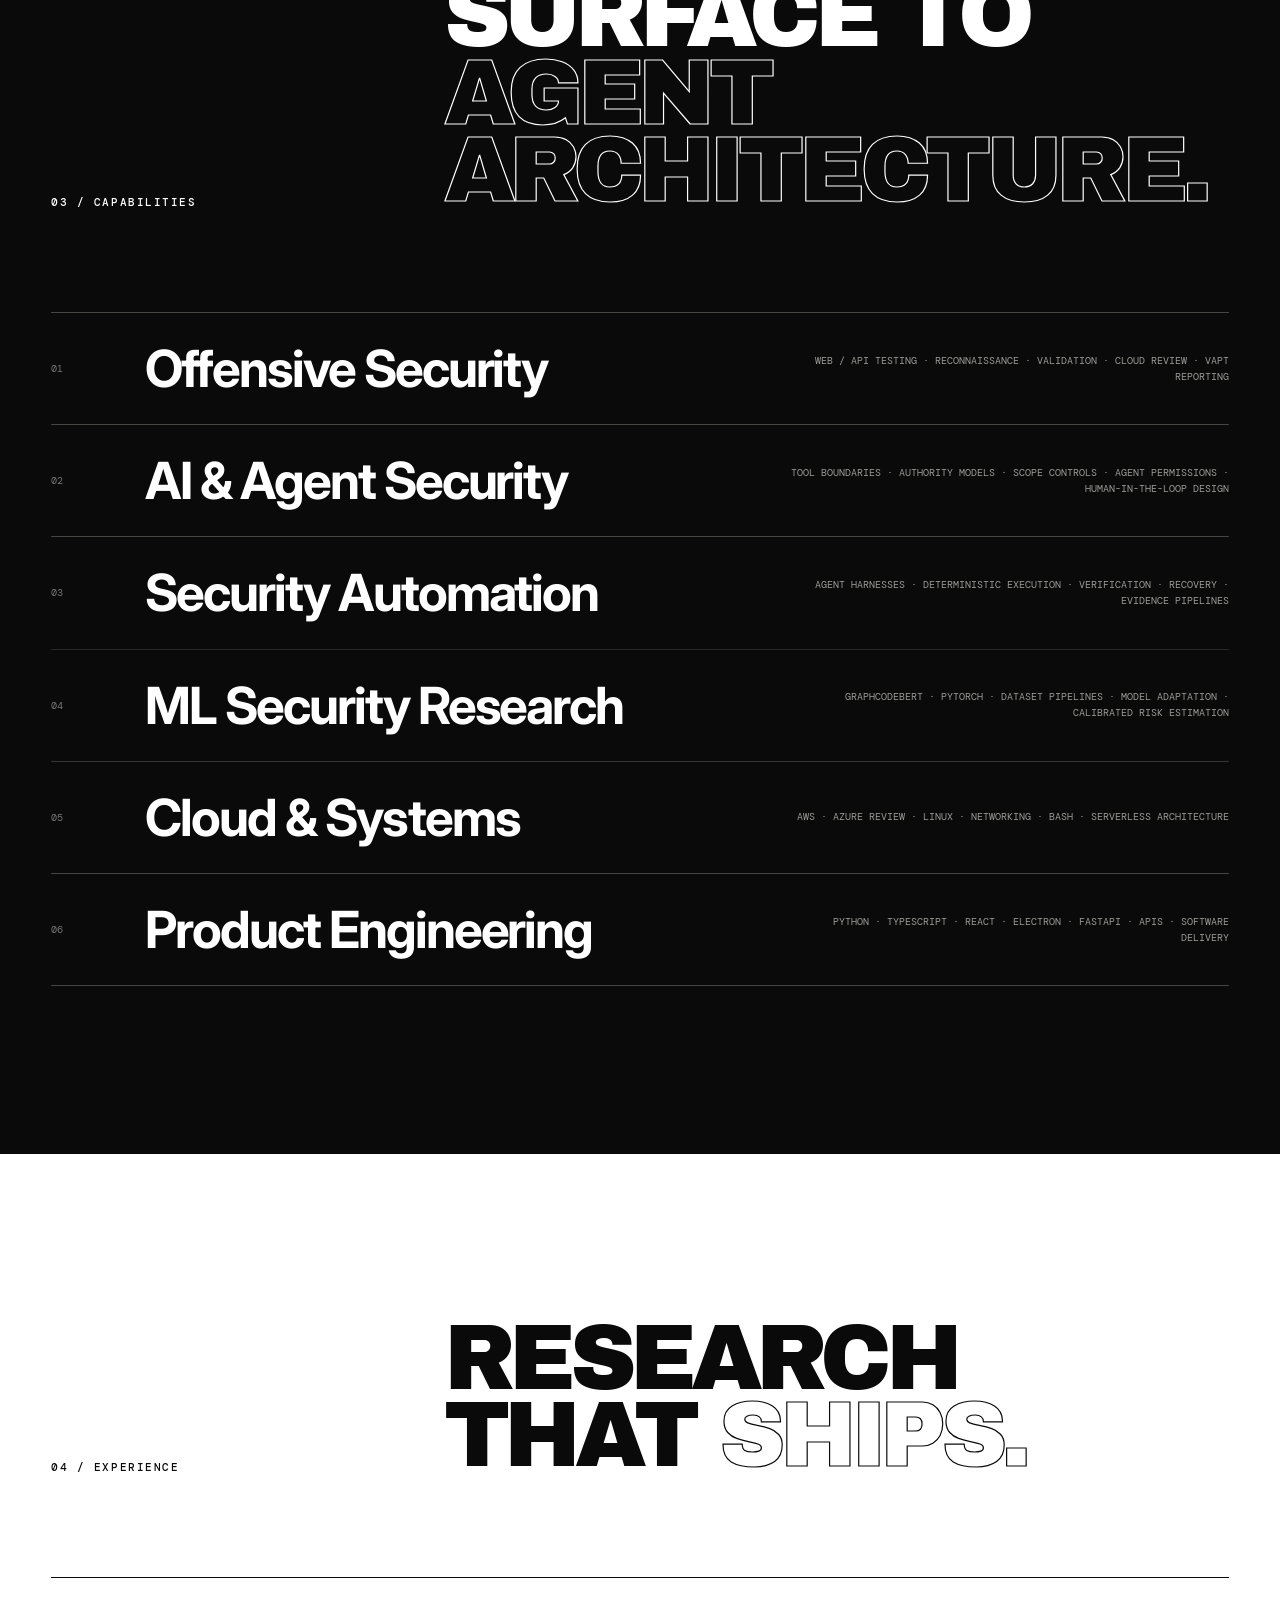
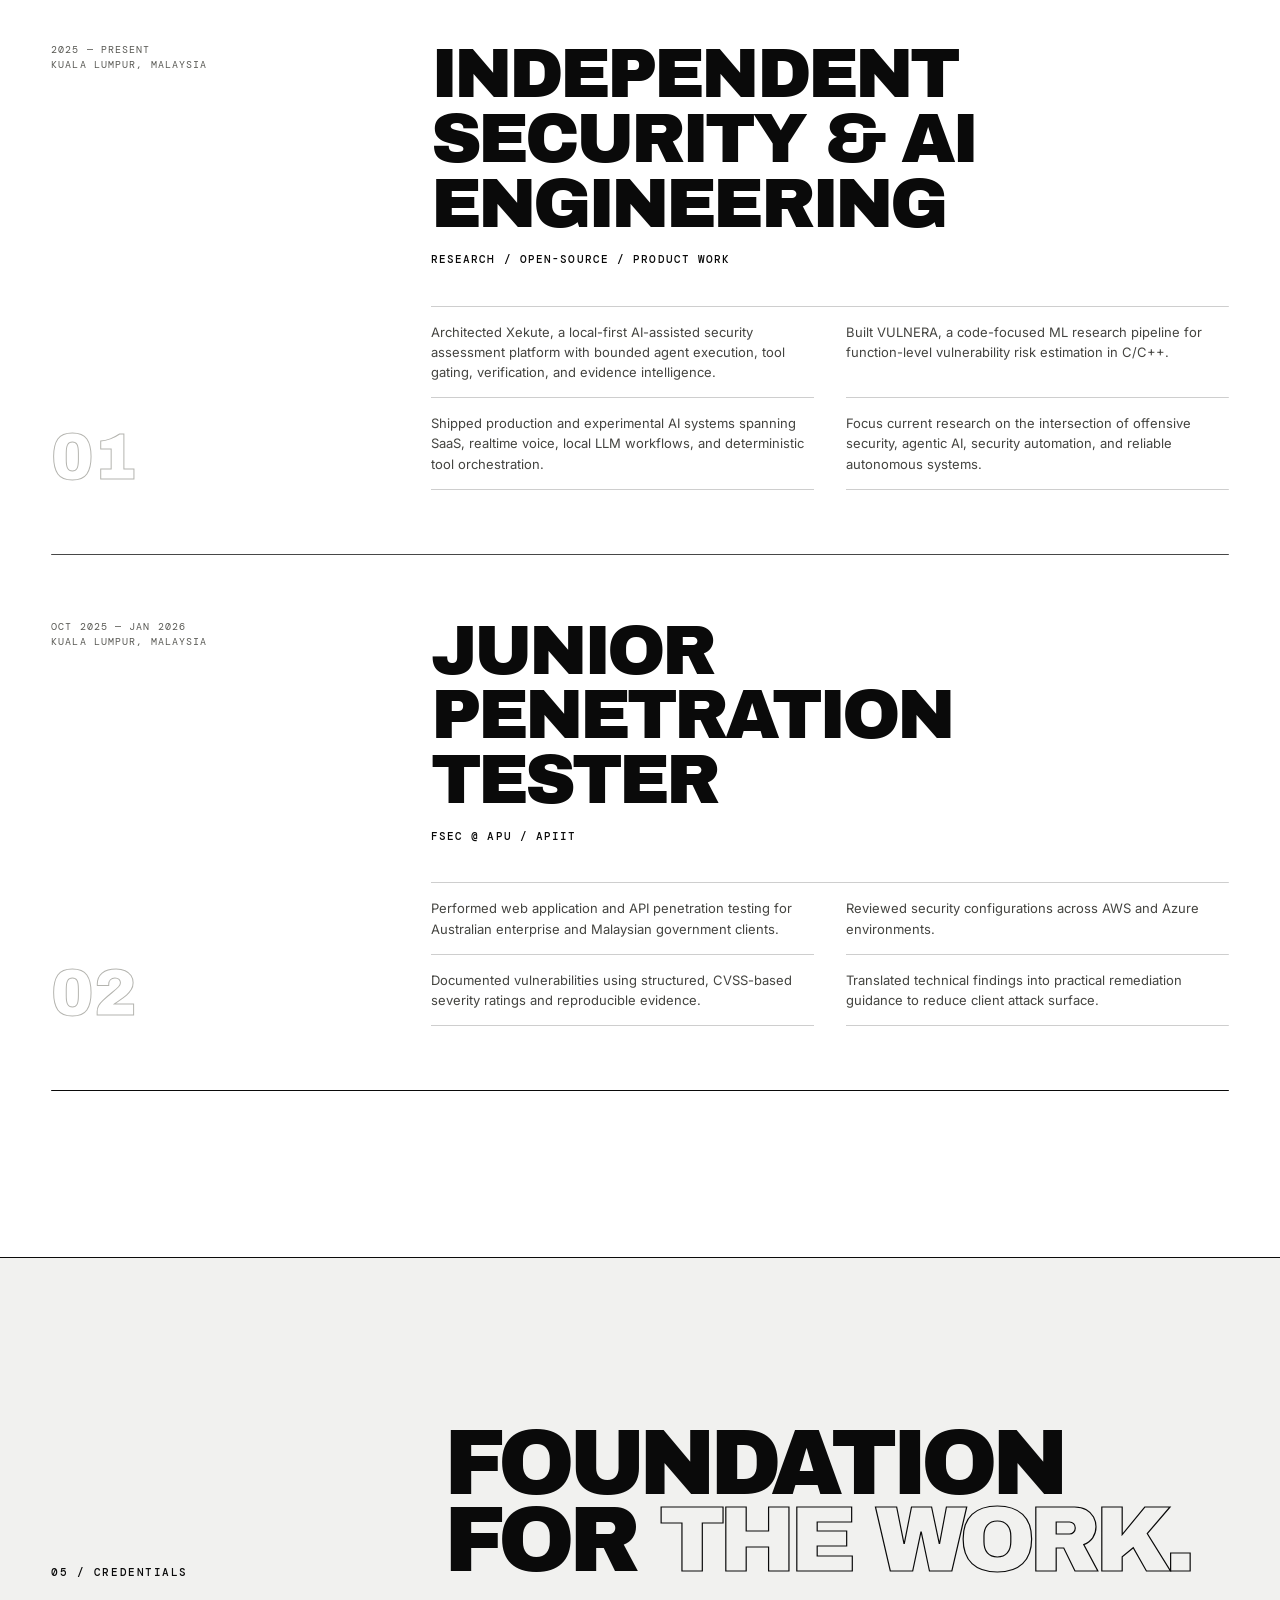
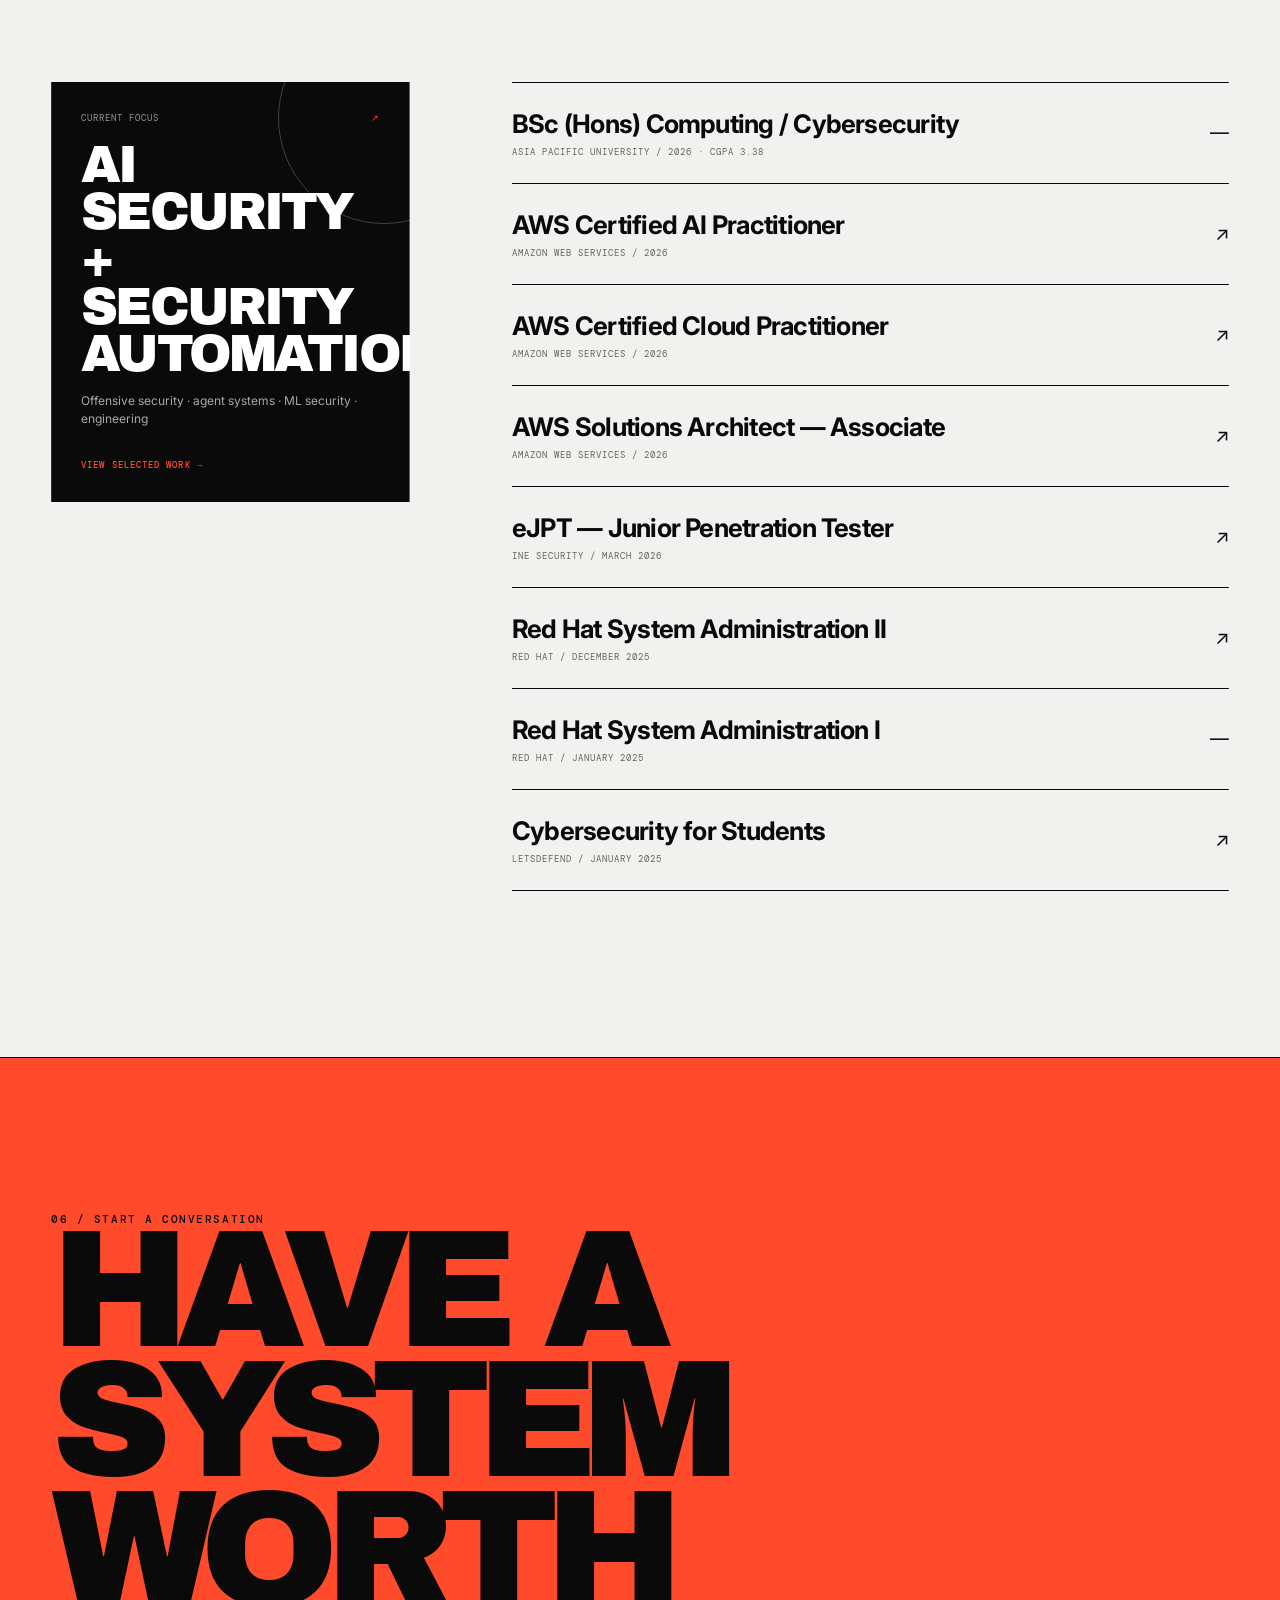
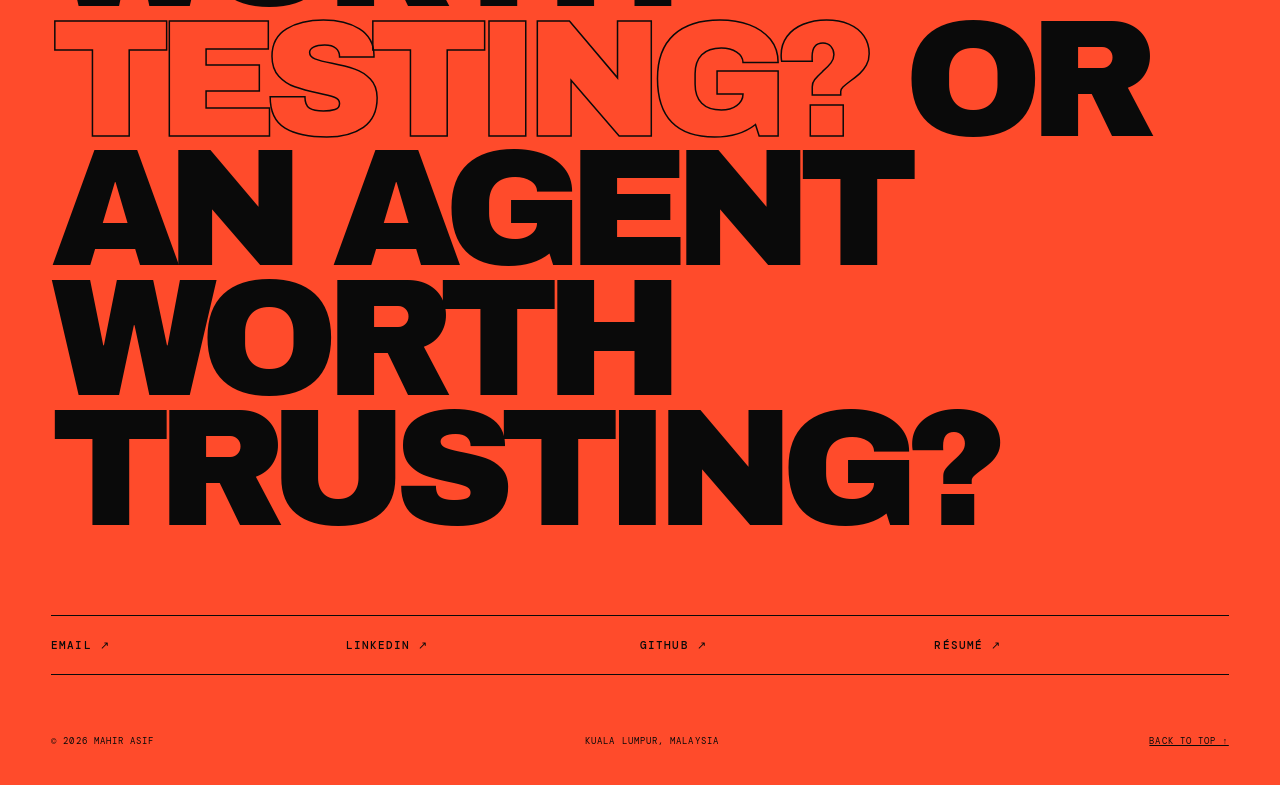
==== commit 9c5b7b22: "xekute updated" ====
--- a/index.html
+++ b/index.html
@@ -443,7 +443,7 @@
     <section class="section work" id="work">
       <div class="section-head reveal"><p class="eyebrow">02 / Selected work</p><h2>Built where AI meets <em>attack surface.</em></h2></div>
       <div class="project-grid">
-        <a class="project reveal" href="xekute.html"><div class="project-top"><span>01 / Private Alpha / AI Security</span><span class="project-arrow">→</span></div><div><h3>Xekute</h3><p>A local-first AI-assisted security assessment platform that unifies scope, intercepted traffic, evidence, findings, security tooling, and agentic workflows. Its custom harness uses role-based tool access, authority controls, scope and risk gates, deterministic verification, delegated agents, and a SQLite/FTS5 assessment intelligence engine. Xekute is currently unreleased and under active development.</p><div class="project-tags"><span>Unreleased</span><span>AI Agents</span><span>Tool Gating</span><span>SQLite / FTS5</span></div></div></a>
+        <a class="project reveal" href="xekute/xekute.html"><div class="project-top"><span>01 / Windows Alpha / AI Security</span><span class="project-arrow">→</span></div><div><h3>Xekute</h3><p>A local-first AI-assisted workspace for authorized security assessment that connects scope, intercepted traffic, evidence, findings, security tooling, and governed agent workflows. It combines authority and scope controls, verification-oriented workflows, delegated agents, and a SQLite/FTS5 assessment intelligence engine. Xekute is an active Windows alpha.</p><div class="project-tags"><span>Windows Alpha</span><span>AI Agents</span><span>Tool Gating</span><span>SQLite / FTS5</span></div></div></a>
         <a class="project reveal" href="vulnera.html"><div class="project-top"><span>02 / ML Security / Research</span><span class="project-arrow">→</span></div><div><h3>VULNERA</h3><p>A function-level vulnerability triage system for C/C++ code. The research pipeline uses GraphCodeBERT window embeddings, a supervised tree ensemble, calibrated aggregation, signature corroboration, and explainable attribution—then exposes the analysis through FastAPI and React.</p><div class="project-tags"><span>GraphCodeBERT</span><span>Tree Ensemble</span><span>FastAPI</span><span>ML Security</span></div></div></a>
         <a class="project reveal" href="mentora.html"><div class="project-top"><span>03 / Agentic AI / Realtime</span><span class="project-arrow">→</span></div><div><h3>Mentora</h3><p>A voice-first visual AI tutor where GPT-5.6 plans focused teaching turns, ten deterministic board tools construct and verify the visual state, and a realtime voice layer performs the validated explanation. Built around strict script validation, prepared turns, state verification, and reliable multimodal orchestration.</p><div class="project-tags"><span>GPT-5.6</span><span>Realtime Voice</span><span>TypeScript</span><span>Verification</span></div></div></a>
         <a class="project reveal" href="https://leadbondhuai.online" target="_blank" rel="noreferrer"><div class="project-top"><span>04 / SaaS / Production</span><span class="project-arrow">↗</span></div><div><h3>LeadBondhu AI</h3><p>A production multilingual AI lead-capture platform for Bangladeshi SMBs, supporting Bangla, Banglish, and English while integrating Meta messaging channels, Gemini, Supabase, Resend, and Cloudflare-based serverless infrastructure.</p><div class="project-tags"><span>React</span><span>Cloudflare</span><span>Supabase</span><span>Gemini</span></div></div></a>
